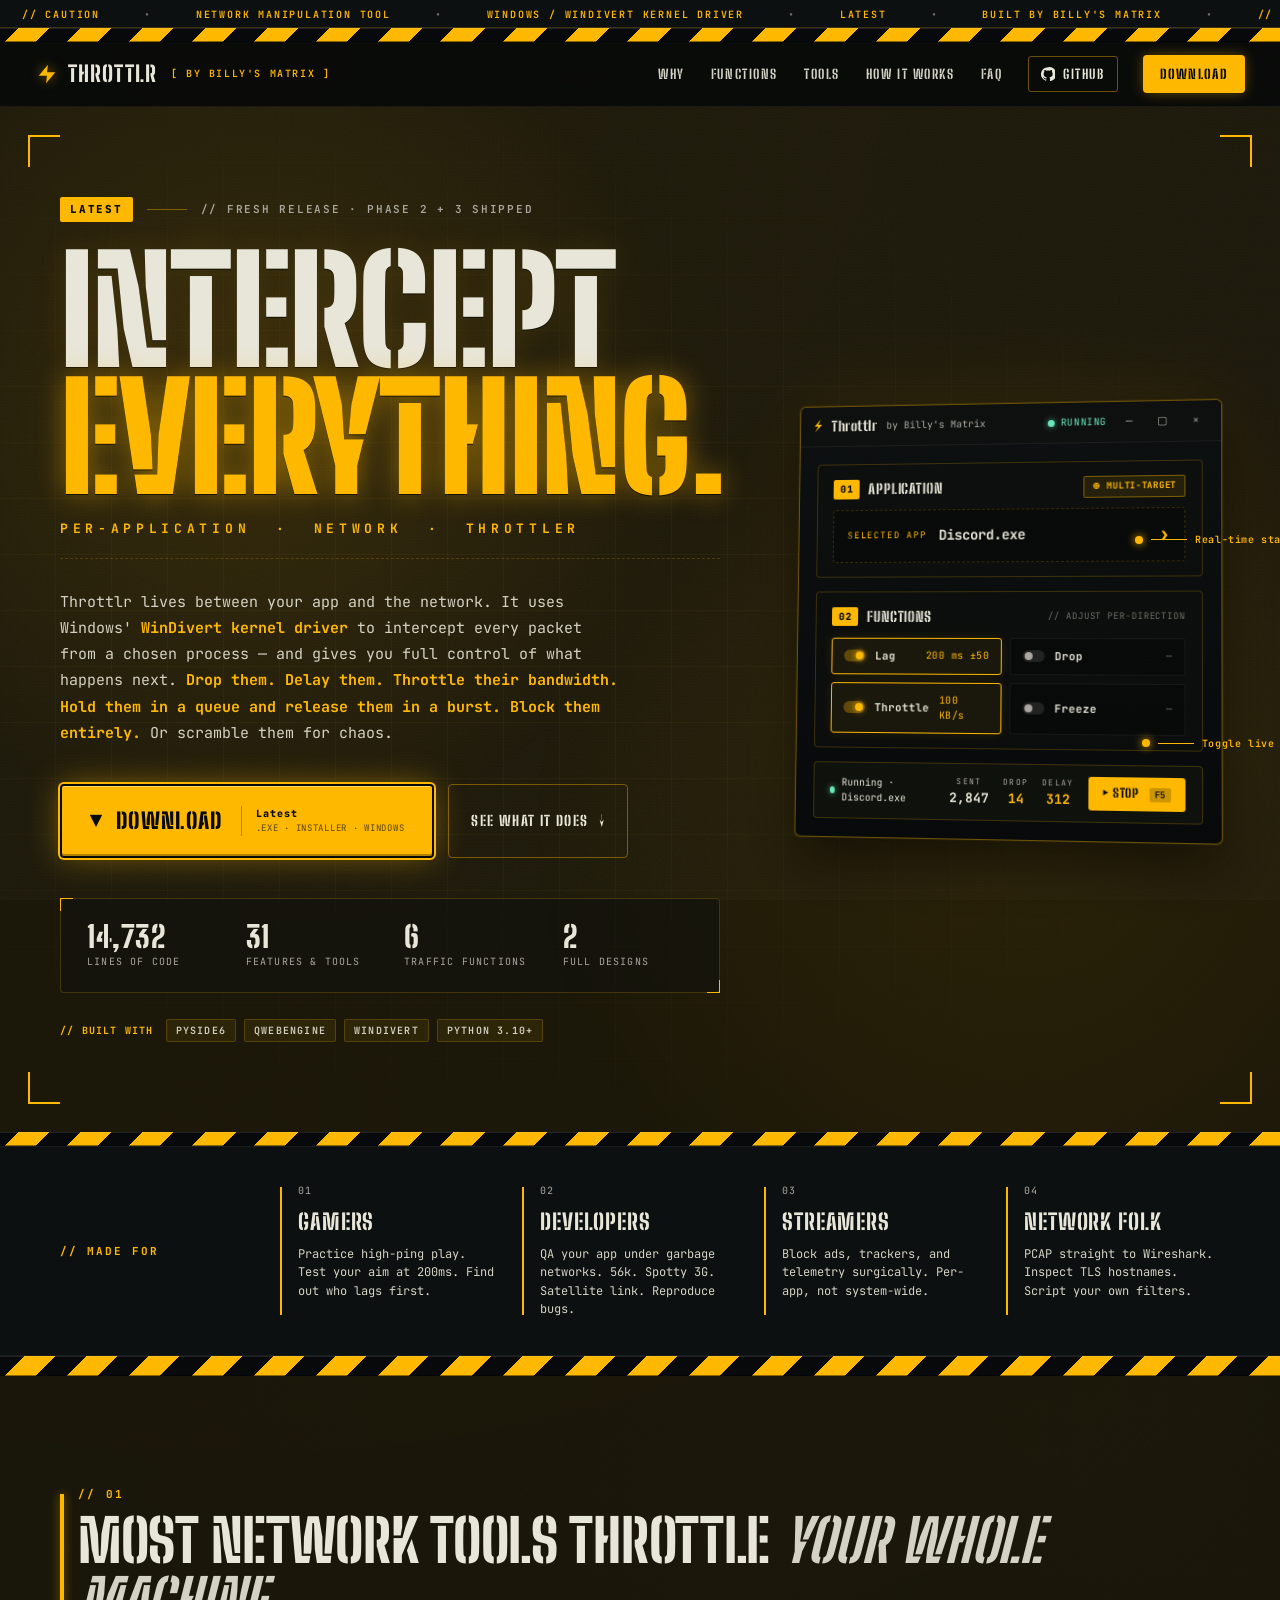
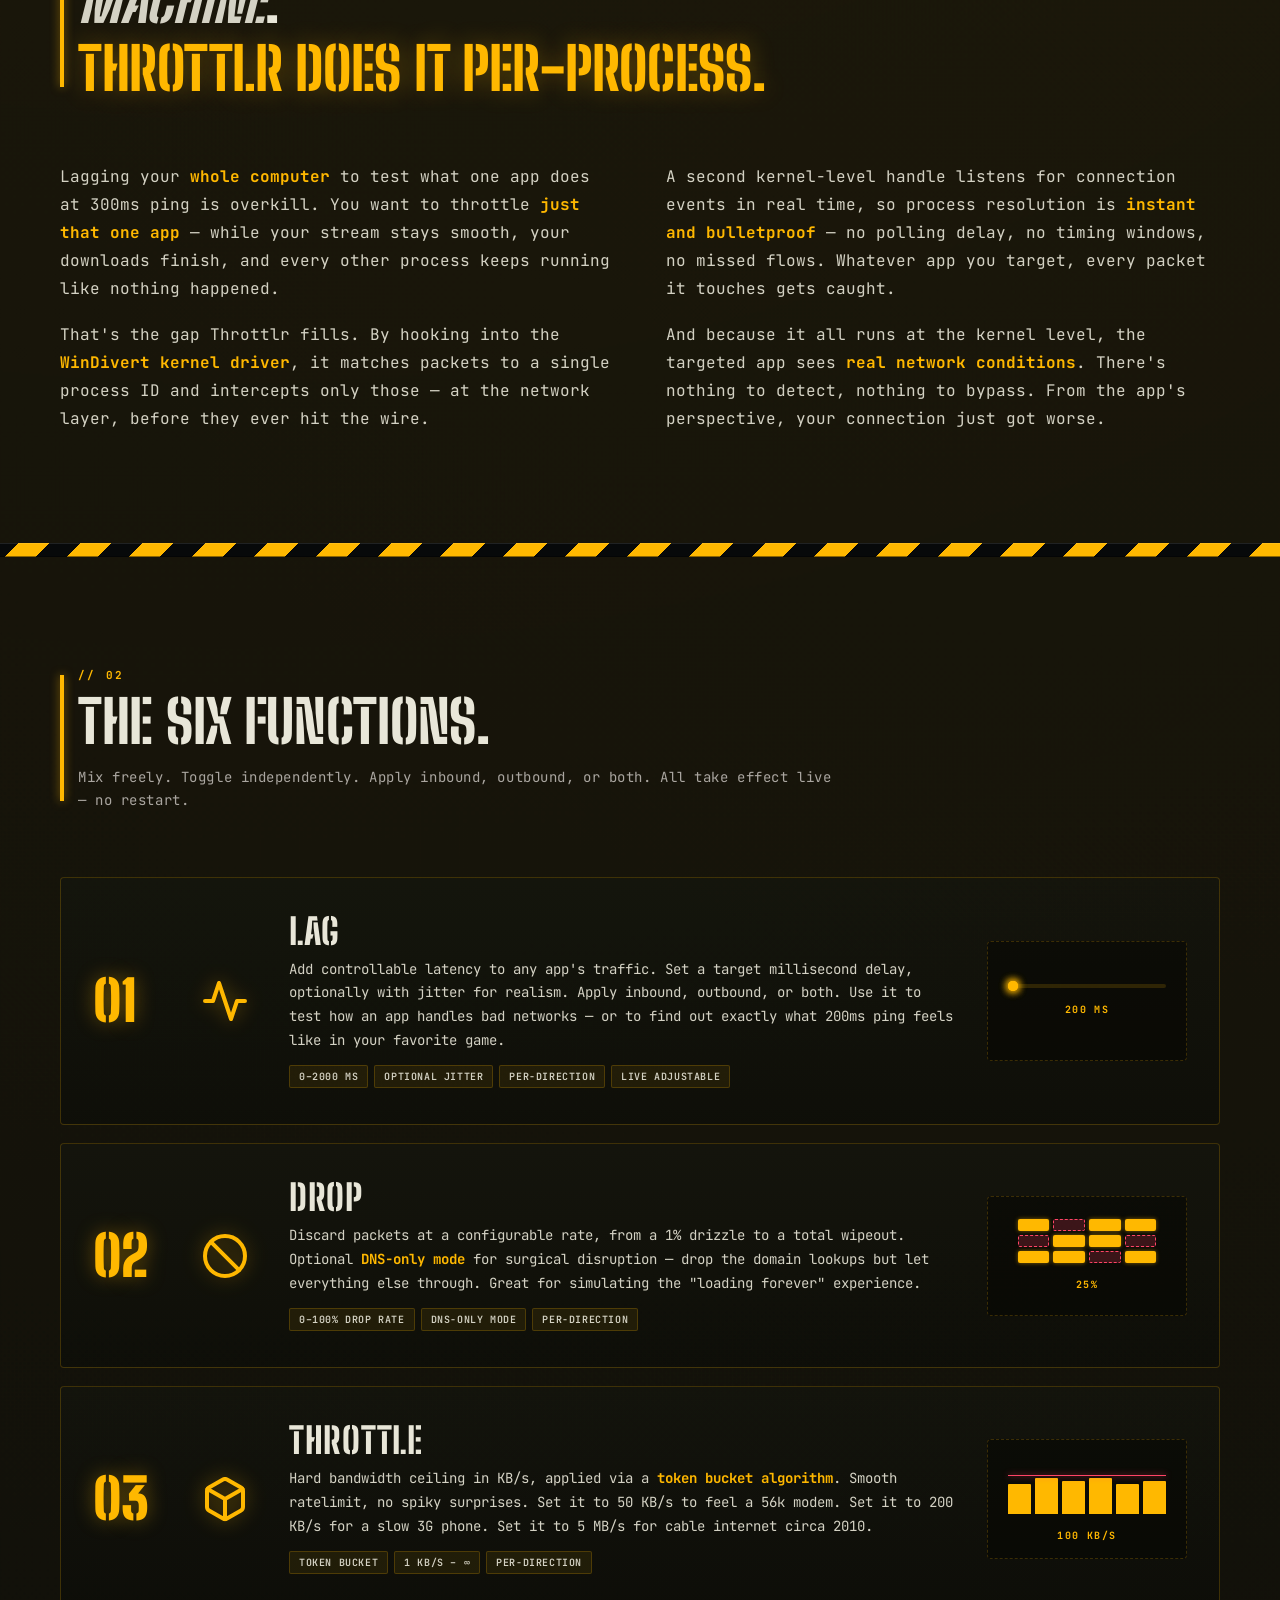
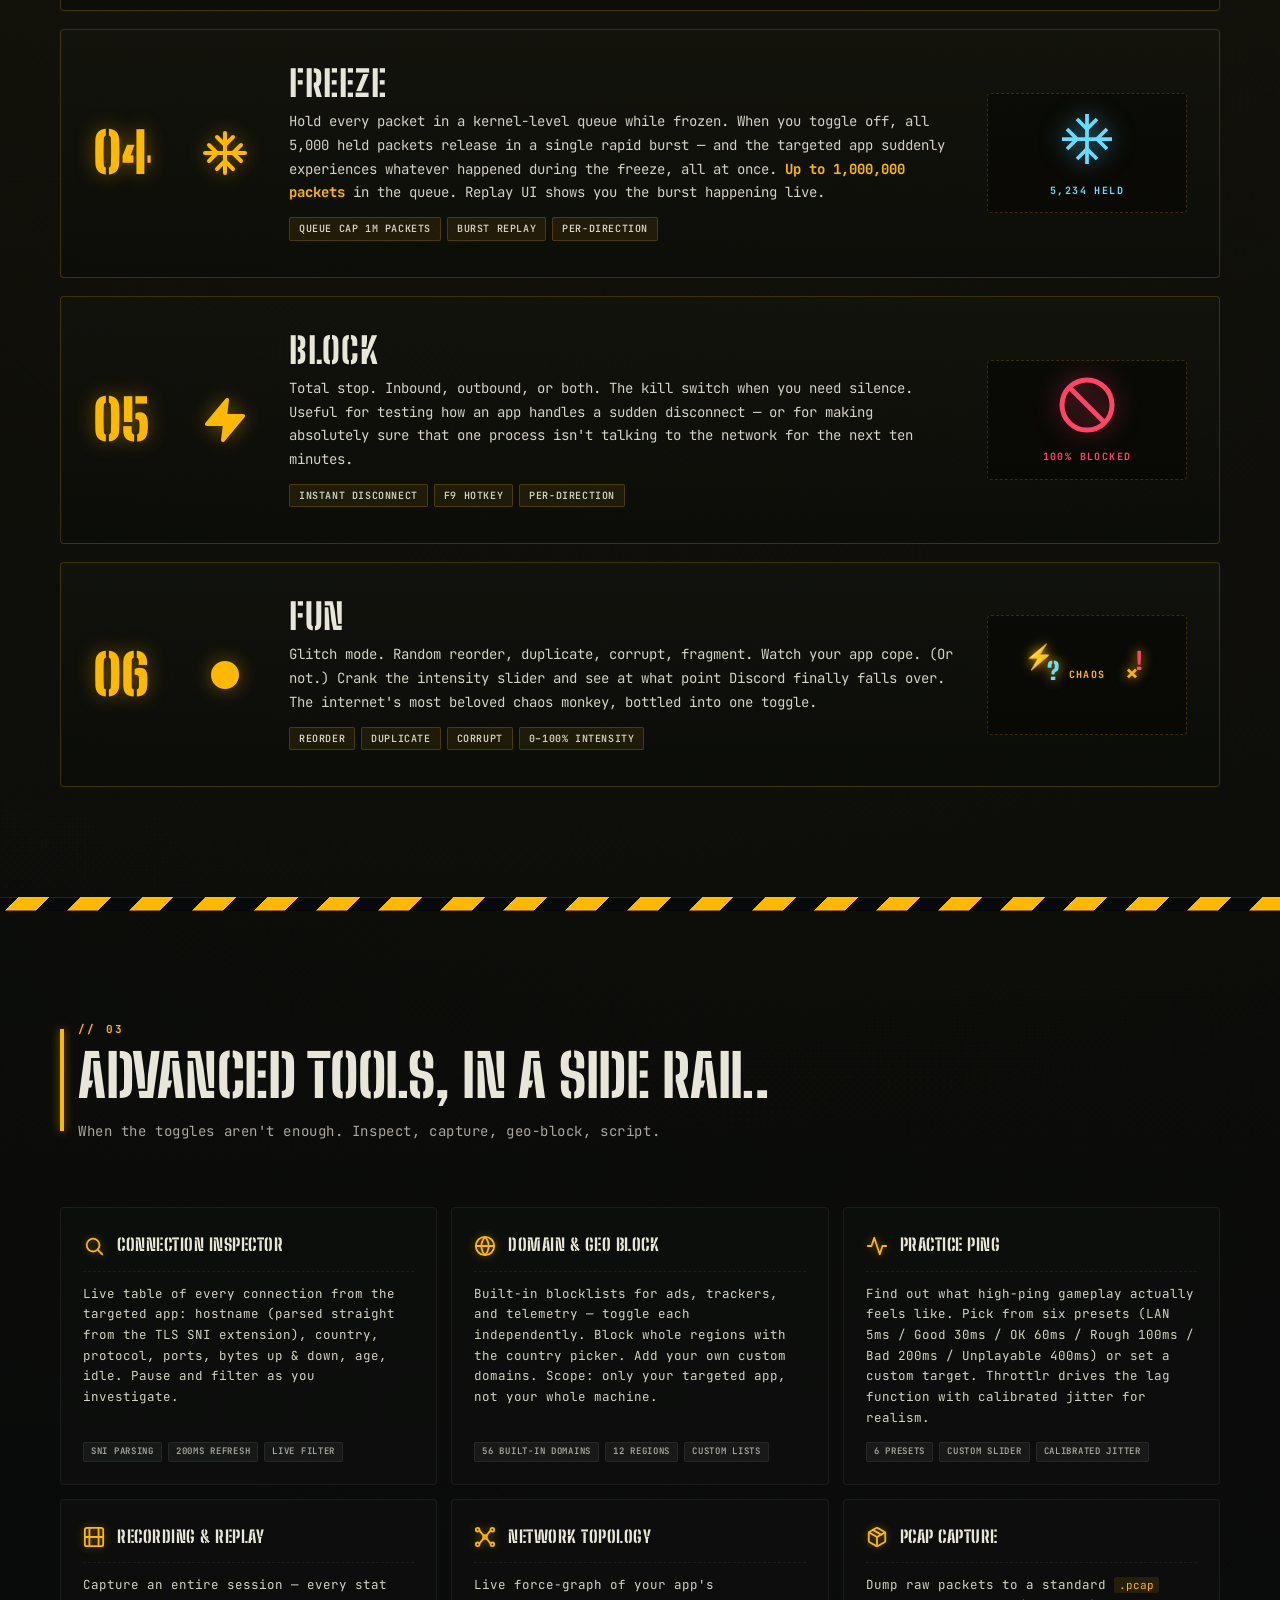
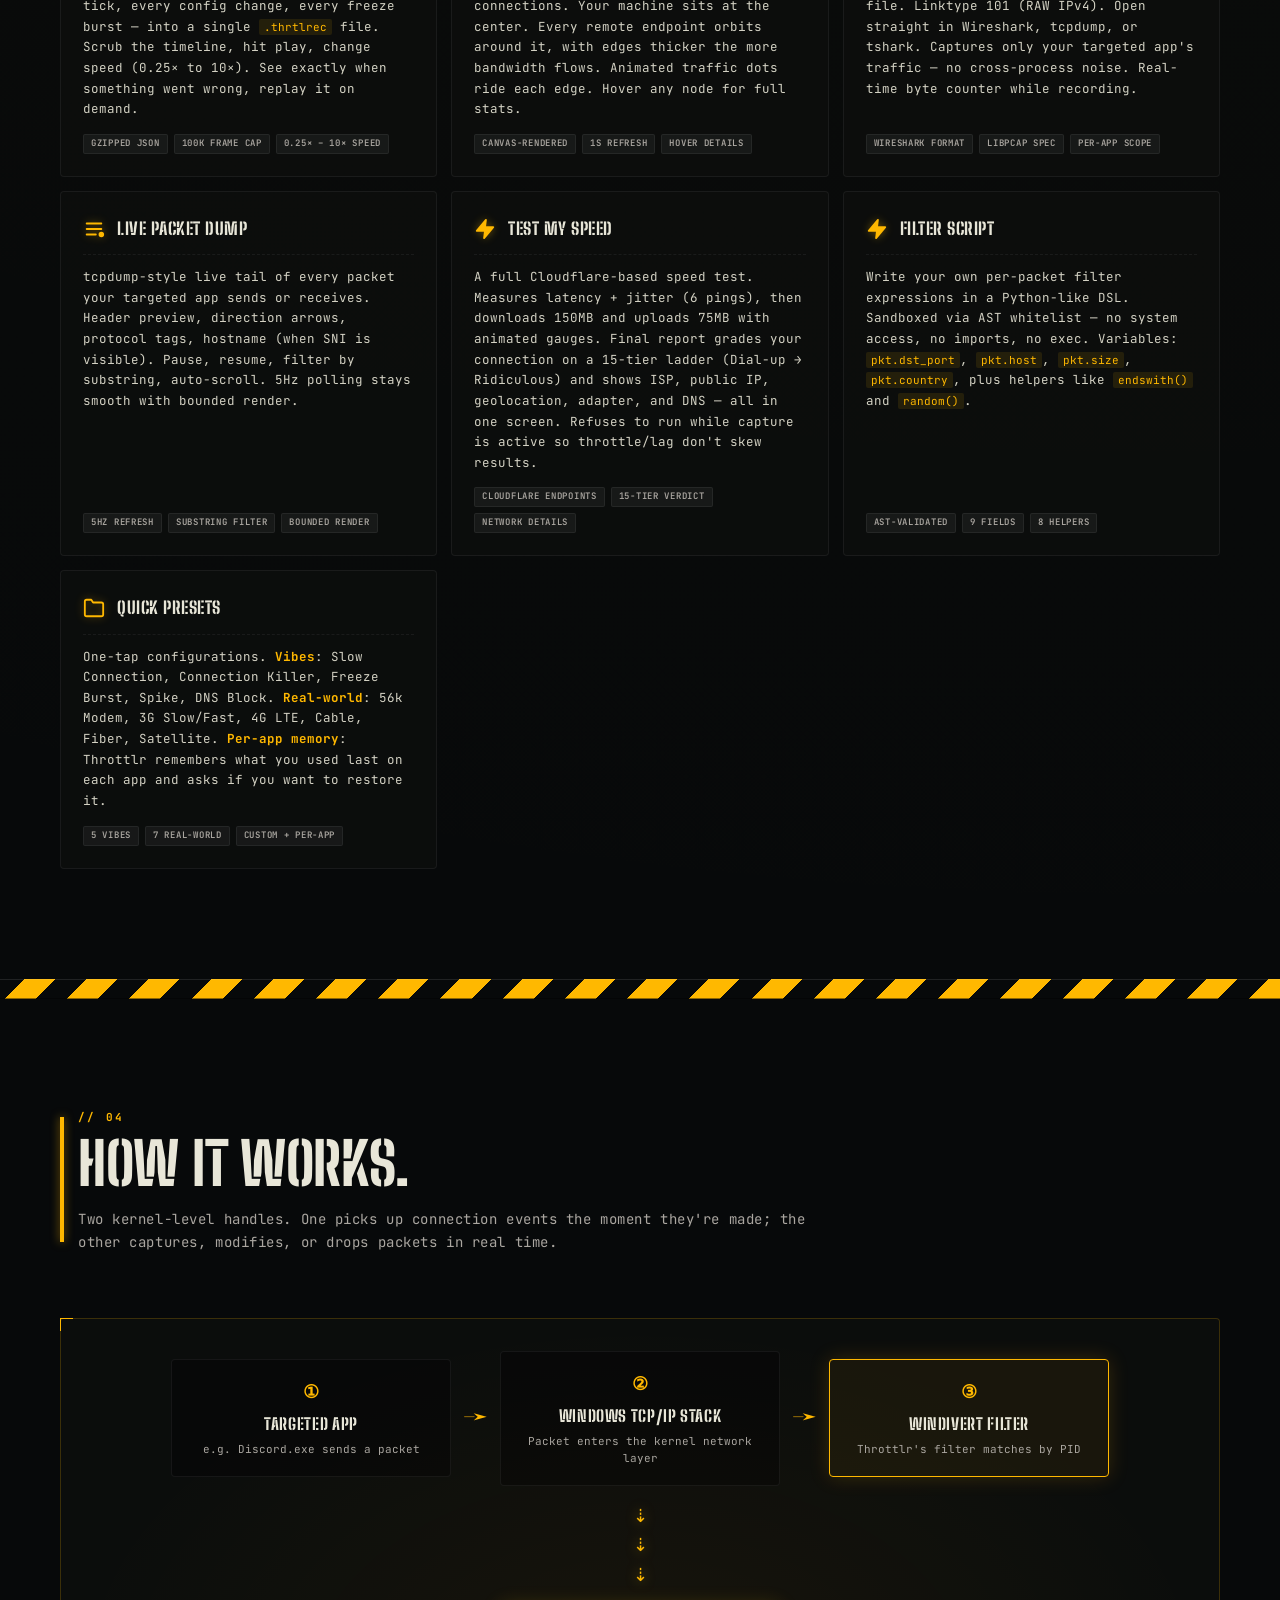
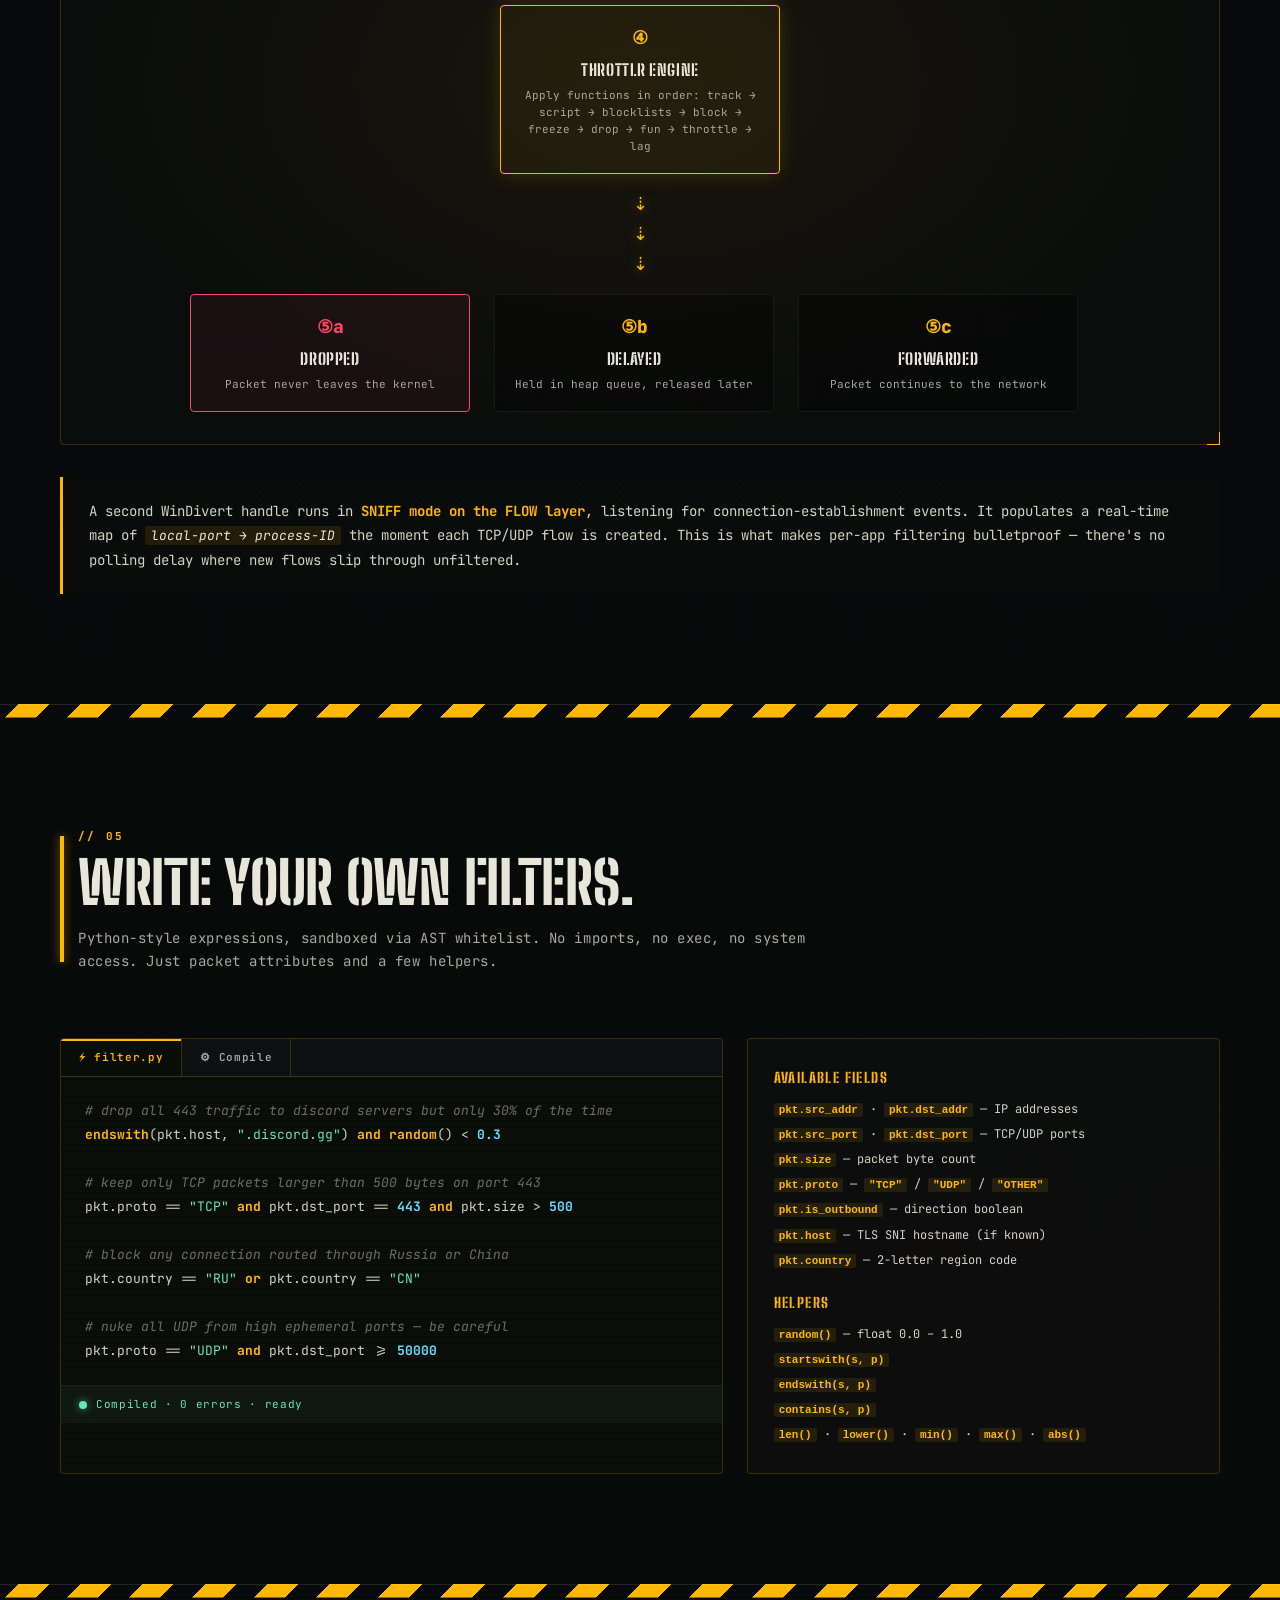
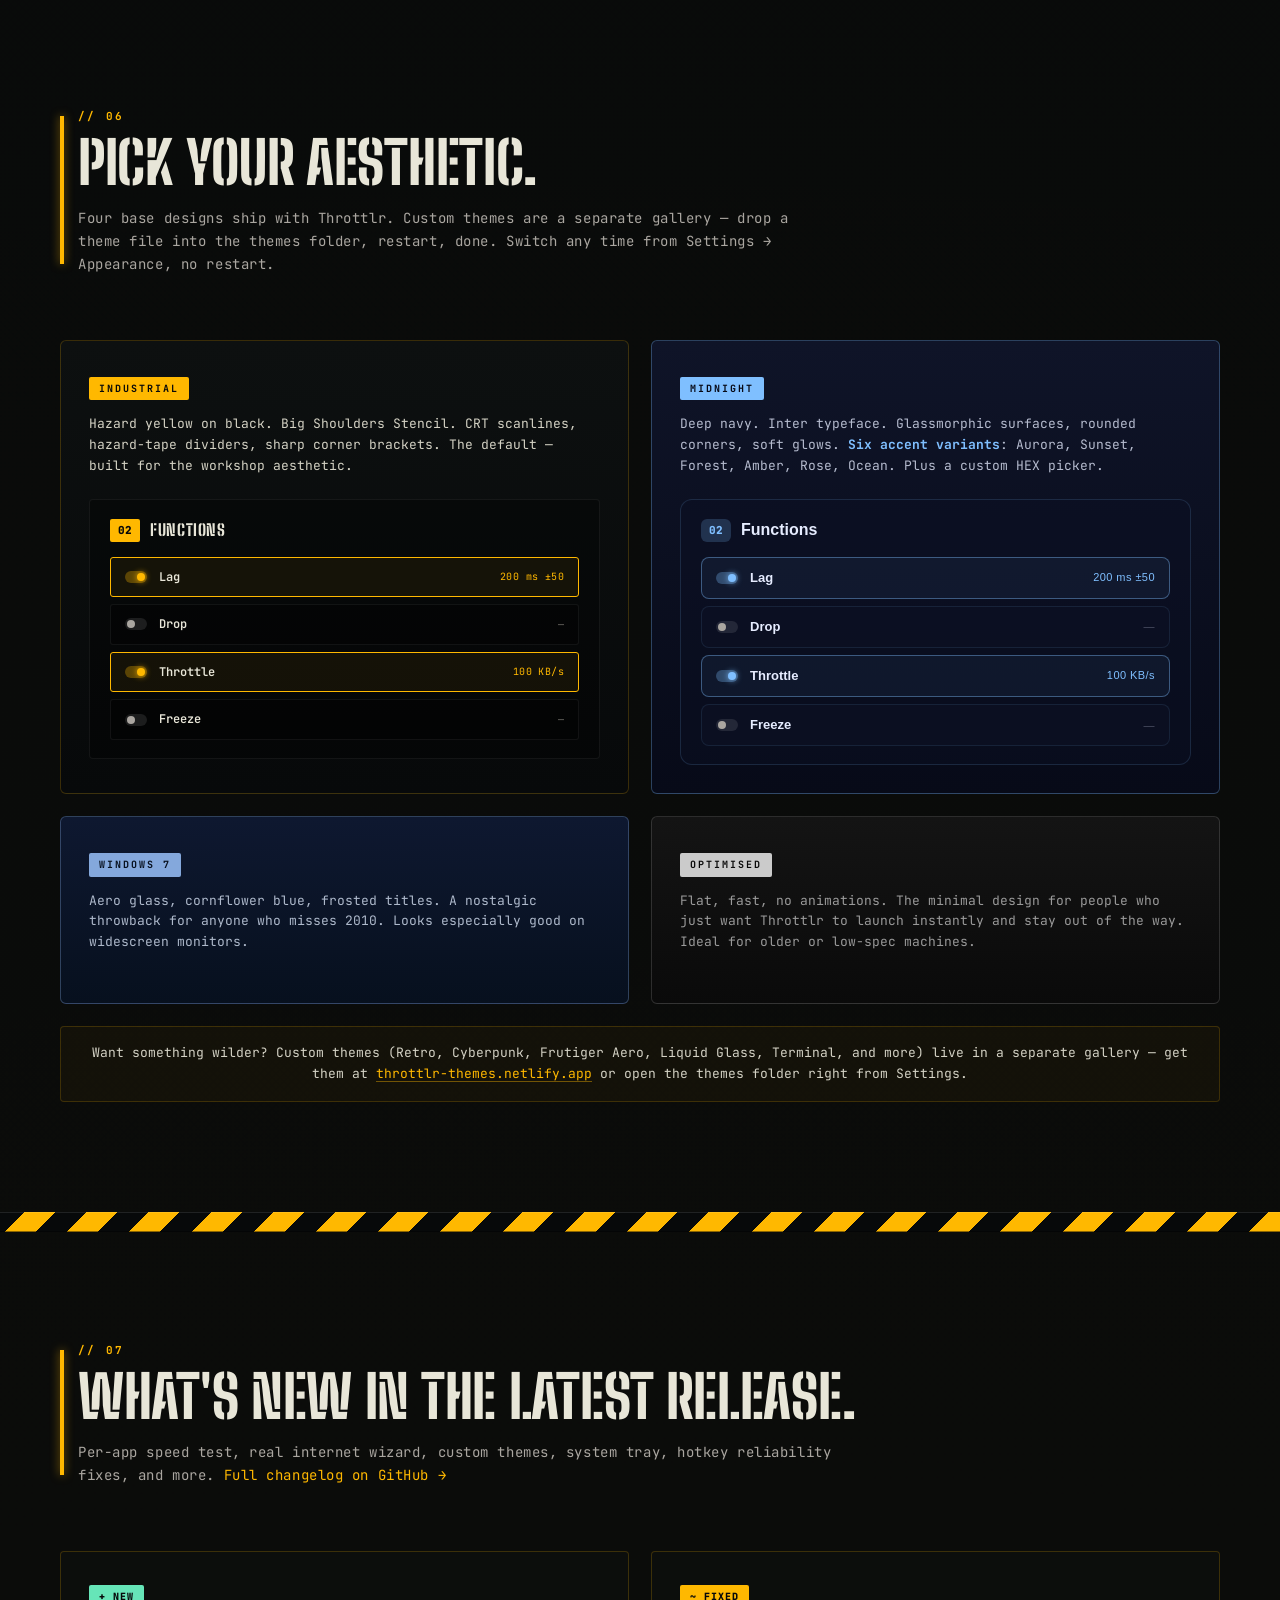
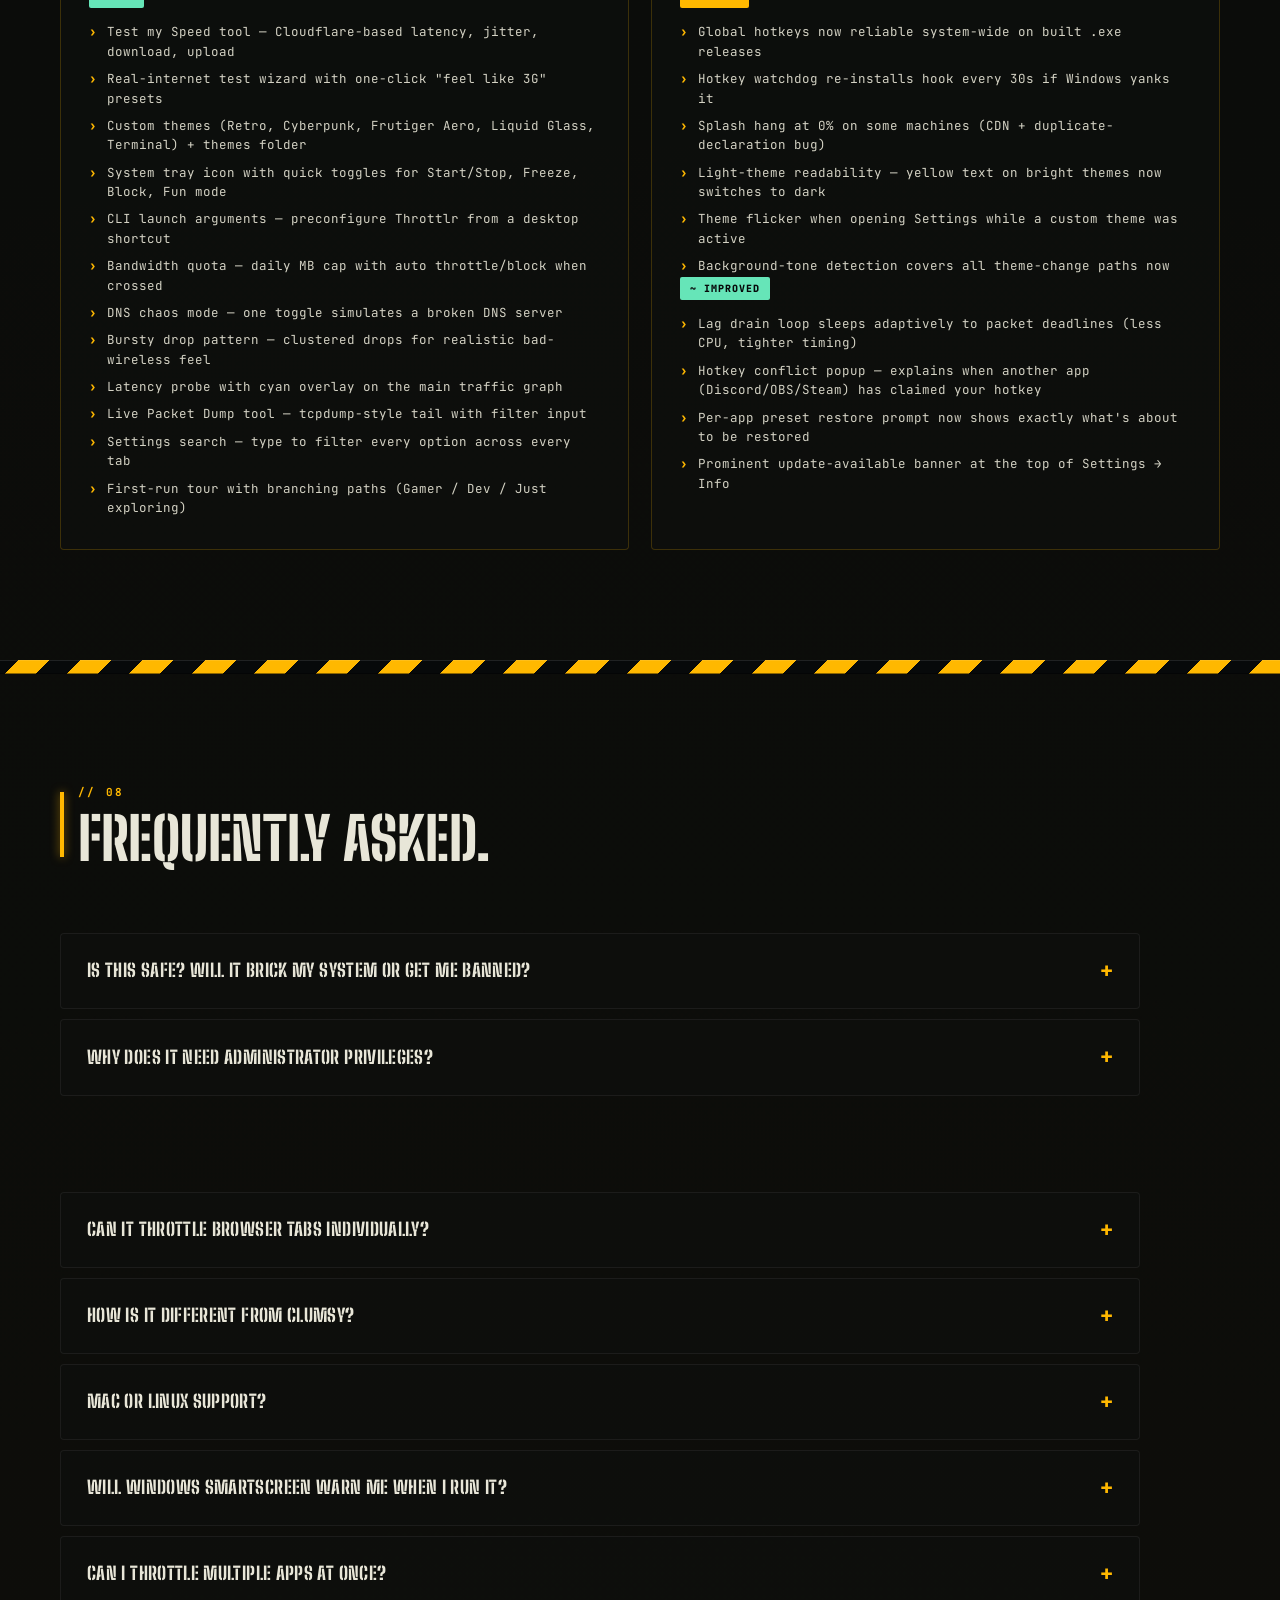
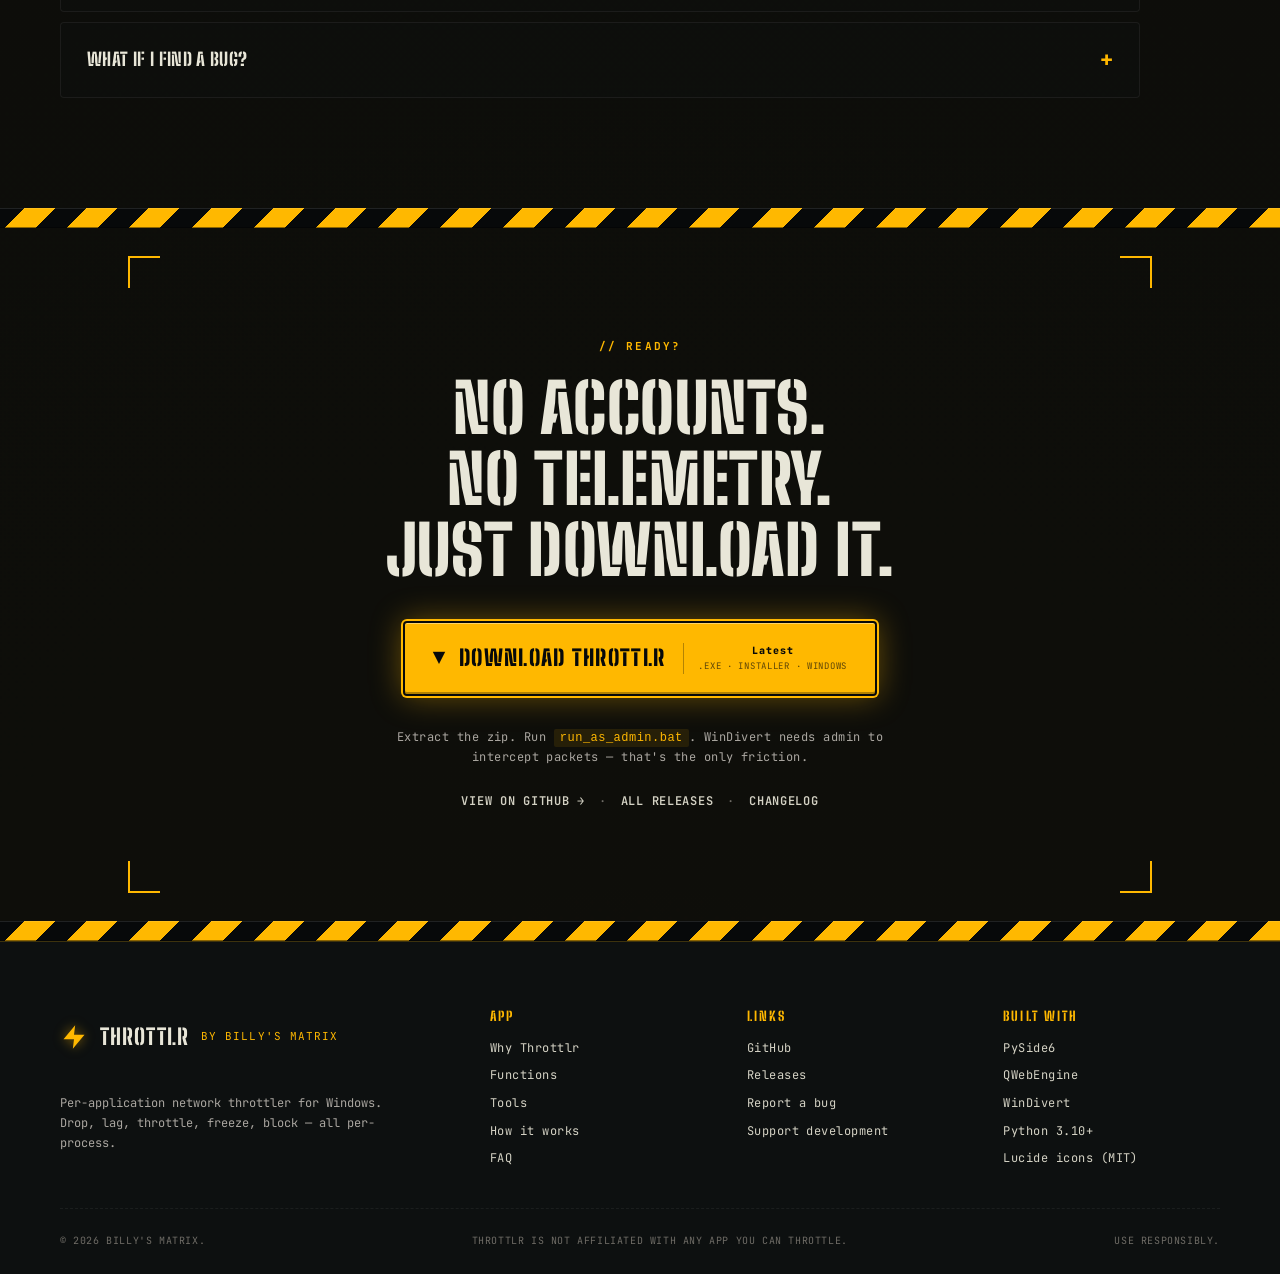
==== index.html @ 7d3775b7 "p" ====
<!DOCTYPE html>
<html lang="en">
<head>
  <meta charset="UTF-8">
  <meta name="viewport" content="width=device-width, initial-scale=1.0">
  <meta name="description" content="Throttlr — per-application network throttler for Windows. Intercept any app's traffic. Drop, lag, throttle, freeze, block. Kernel-level precision.">
  <meta name="keywords" content="network throttle, packet manipulation, windows, gaming, latency simulator, clumsy alternative, windivert, billy's matrix">
  <meta name="theme-color" content="#ffb800">
  <meta property="og:title" content="Throttlr — Intercept everything.">
  <meta property="og:description" content="Per-application network throttler for Windows. Drop, lag, throttle, freeze and block traffic for any process.">
  <meta property="og:type" content="website">
  <meta name="twitter:card" content="summary_large_image">

  <title>Throttlr — Per-application network throttler</title>

  <link rel="preconnect" href="https://fonts.googleapis.com">
  <link rel="preconnect" href="https://fonts.gstatic.com" crossorigin>
  <link href="https://fonts.googleapis.com/css2?family=Big+Shoulders+Stencil:wght@600;700;800;900&family=JetBrains+Mono:wght@400;500;600;700;800&family=VT323&display=swap" rel="stylesheet">

  <link rel="stylesheet" href="style.css">
</head>
<body>

<!-- Scroll progress indicator -->
<div class="scroll-progress" id="scrollProgress"></div>

<!-- ============== TOP MARQUEE ============== -->
<div class="marquee" aria-hidden="true">
  <div class="marquee-track">
    <span>// CAUTION</span><span>•</span>
    <span>NETWORK MANIPULATION TOOL</span><span>•</span>
    <span>WINDOWS / WINDIVERT KERNEL DRIVER</span><span>•</span>
    <span data-auto-version>Latest</span><span>•</span>
    <span>BUILT BY BILLY'S MATRIX</span><span>•</span>
    <span>// CAUTION</span><span>•</span>
    <span>NETWORK MANIPULATION TOOL</span><span>•</span>
    <span>WINDOWS / WINDIVERT KERNEL DRIVER</span><span>•</span>
    <span data-auto-version>Latest</span><span>•</span>
    <span>BUILT BY BILLY'S MATRIX</span><span>•</span>
  </div>
</div>

<div class="hazard-strip"></div>

<!-- ============== NAV ============== -->
<header class="nav">
  <a href="#" class="brand" aria-label="Throttlr home">
    <span class="brand-bolt">
      <svg viewBox="0 0 24 24" xmlns="http://www.w3.org/2000/svg">
        <polygon points="13 2 3 14 12 14 11 22 21 10 12 10 13 2" fill="currentColor"/>
      </svg>
    </span>
    <span class="brand-name">THROTTLR</span>
    <span class="brand-tag">[ BY BILLY'S MATRIX ]</span>
  </a>
  <nav class="nav-links">
    <a href="#why">Why</a>
    <a href="#functions">Functions</a>
    <a href="#tools">Tools</a>
    <a href="#how">How it works</a>
    <a href="#faq">FAQ</a>
    <a href="https://github.com/BillysMatrix18/throttlr-releases" class="nav-github" target="_blank" rel="noopener">
      <svg viewBox="0 0 24 24" fill="currentColor" width="14" height="14"><path d="M12 .3a12 12 0 0 0-3.8 23.4c.6.1.8-.3.8-.6v-2c-3.3.7-4-1.6-4-1.6-.6-1.4-1.4-1.8-1.4-1.8-1.1-.7.1-.7.1-.7 1.2.1 1.9 1.3 1.9 1.3 1.1 1.9 2.9 1.3 3.6 1 .1-.8.4-1.3.8-1.6-2.7-.3-5.5-1.3-5.5-6 0-1.3.5-2.4 1.3-3.2-.1-.4-.6-1.6.1-3.2 0 0 1-.3 3.4 1.2a11.5 11.5 0 0 1 6 0c2.3-1.6 3.3-1.2 3.3-1.2.7 1.6.2 2.8.1 3.2.8.8 1.3 2 1.3 3.2 0 4.6-2.8 5.6-5.5 5.9.5.4.9 1.2.9 2.4v3.5c0 .3.1.7.8.6A12 12 0 0 0 12 .3z"/></svg>
      GitHub
    </a>
    <a href="https://github.com/BillysMatrix18/throttlr-releases/releases/latest/download/Throttlr-Setup.exe" class="nav-cta" download>Download</a>
  </nav>
</header>

<!-- ============== HERO ============== -->
<section class="hero">
  <span class="corner corner-tl"></span>
  <span class="corner corner-tr"></span>
  <span class="corner corner-bl"></span>
  <span class="corner corner-br"></span>

  <div class="hero-grid"></div>
  <div class="hero-glow"></div>

  <div class="hero-inner">
    <div class="hero-eyebrow reveal">
      <span class="eyebrow-chip" data-auto-version>Latest</span>
      <span class="eyebrow-divider"></span>
      <span class="eyebrow-text">// FRESH RELEASE &middot; PHASE 2 + 3 SHIPPED</span>
    </div>

    <h1 class="hero-title reveal" style="--d: 0.1s">
      <span class="hero-title-line">INTERCEPT</span>
      <span class="hero-title-line accent">EVERYTHING.</span>
    </h1>

    <p class="hero-subtitle reveal" style="--d: 0.2s">
      PER-APPLICATION &nbsp;&middot;&nbsp; NETWORK &nbsp;&middot;&nbsp; THROTTLER
    </p>

    <p class="hero-blurb reveal" style="--d: 0.3s">
      Throttlr lives between your app and the network. It uses Windows'
      <strong>WinDivert kernel driver</strong> to intercept every packet from a
      chosen process — and gives you full control of what happens next.
      <strong>Drop them. Delay them. Throttle their bandwidth.
      Hold them in a queue and release them in a burst. Block them entirely.</strong>
      Or scramble them for chaos.
    </p>

    <div class="hero-cta reveal" style="--d: 0.4s">
      <a class="btn-download" href="https://github.com/BillysMatrix18/throttlr-releases/releases/latest/download/Throttlr-Setup.exe" download>
        <span class="btn-download-arrow">▼</span>
        <span class="btn-download-text">DOWNLOAD</span>
        <span class="btn-download-meta">
          <span class="btn-download-ver" data-auto-version>Latest</span>
          <span class="btn-download-os">.EXE &middot; INSTALLER &middot; WINDOWS</span>
        </span>
      </a>
      <a class="btn-secondary" href="#functions">
        <span>SEE WHAT IT DOES</span>
        <span class="btn-secondary-arrow">↓</span>
      </a>
    </div>

    <ul class="hero-stats reveal" style="--d: 0.5s">
      <li><strong data-count="14732">14,732</strong><span>lines of code</span></li>
      <li><strong data-count="31">31</strong><span>features &amp; tools</span></li>
      <li><strong data-count="6">6</strong><span>traffic functions</span></li>
      <li><strong data-count="2">2</strong><span>full designs</span></li>
    </ul>

    <div class="hero-platforms reveal" style="--d: 0.6s">
      <span class="hp-label">// BUILT WITH</span>
      <span class="hp-tag">PYSIDE6</span>
      <span class="hp-tag">QWebEngine</span>
      <span class="hp-tag">WinDivert</span>
      <span class="hp-tag">Python 3.10+</span>
    </div>
  </div>

  <!-- Hero mock app -->
  <div class="hero-mock reveal" style="--d: 0.3s" aria-hidden="true">
    <div class="mock-screen">
      <div class="mock-titlebar">
        <span class="mock-tb-bolt">⚡</span>
        <span class="mock-tb-name">Throttlr</span>
        <span class="mock-tb-tag">by Billy's Matrix</span>
        <span class="mock-tb-spacer"></span>
        <span class="mock-tb-status"><span class="mock-dot"></span>Running</span>
        <span class="mock-tb-ctrl">—</span>
        <span class="mock-tb-ctrl">▢</span>
        <span class="mock-tb-ctrl">×</span>
      </div>
      <div class="mock-body">
        <div class="mock-panel">
          <div class="mock-panel-head">
            <span class="mock-panel-num">01</span>
            <span class="mock-panel-title">Application</span>
            <span class="mock-panel-spacer"></span>
            <span class="mock-pill">⊕ MULTI-TARGET</span>
          </div>
          <div class="mock-panel-target">
            <span class="mock-target-label">SELECTED APP</span>
            <span class="mock-target-name">Discord.exe</span>
            <span class="mock-target-arrow">›</span>
          </div>
        </div>
        <div class="mock-panel">
          <div class="mock-panel-head">
            <span class="mock-panel-num">02</span>
            <span class="mock-panel-title">Functions</span>
            <span class="mock-panel-spacer"></span>
            <span class="mock-panel-meta">// ADJUST PER-DIRECTION</span>
          </div>
          <div class="mock-funcs">
            <div class="mock-fn on"><span class="mock-knob"></span><span class="mock-fn-name">Lag</span><span class="mock-fn-meta">200 ms ±50</span></div>
            <div class="mock-fn"><span class="mock-knob"></span><span class="mock-fn-name">Drop</span><span class="mock-fn-meta">—</span></div>
            <div class="mock-fn on"><span class="mock-knob"></span><span class="mock-fn-name">Throttle</span><span class="mock-fn-meta">100 KB/s</span></div>
            <div class="mock-fn"><span class="mock-knob"></span><span class="mock-fn-name">Freeze</span><span class="mock-fn-meta">—</span></div>
          </div>
        </div>
        <div class="mock-actionbar">
          <span class="mock-ab-status"><span class="mock-dot"></span>Running &middot; Discord.exe</span>
          <span class="mock-ab-stat"><em>SENT</em><strong>2,847</strong></span>
          <span class="mock-ab-stat"><em>DROP</em><strong class="warn">14</strong></span>
          <span class="mock-ab-stat"><em>DELAY</em><strong class="warn">312</strong></span>
          <span class="mock-ab-start">▶ STOP <span>F5</span></span>
        </div>
      </div>
      <div class="mock-scanlines"></div>
    </div>
    <span class="mock-anno mock-anno-1">
      <span class="anno-dot"></span>
      <span class="anno-line"></span>
      <span class="anno-text">Real-time stats &middot; 200ms tick</span>
    </span>
    <span class="mock-anno mock-anno-2">
      <span class="anno-dot"></span>
      <span class="anno-line"></span>
      <span class="anno-text">Toggle live without restart</span>
    </span>
  </div>
</section>

<div class="hazard-strip"></div>

<!-- ============== USE CASES BAND ============== -->
<section class="usecases">
  <div class="usecases-inner">
    <div class="usecase-label">// MADE FOR</div>
    <div class="usecase-list">
      <div class="usecase">
        <span class="uc-num">01</span>
        <span class="uc-title">Gamers</span>
        <span class="uc-desc">Practice high-ping play. Test your aim at 200ms. Find out who lags first.</span>
      </div>
      <div class="usecase">
        <span class="uc-num">02</span>
        <span class="uc-title">Developers</span>
        <span class="uc-desc">QA your app under garbage networks. 56k. Spotty 3G. Satellite link. Reproduce bugs.</span>
      </div>
      <div class="usecase">
        <span class="uc-num">03</span>
        <span class="uc-title">Streamers</span>
        <span class="uc-desc">Block ads, trackers, and telemetry surgically. Per-app, not system-wide.</span>
      </div>
      <div class="usecase">
        <span class="uc-num">04</span>
        <span class="uc-title">Network folk</span>
        <span class="uc-desc">PCAP straight to Wireshark. Inspect TLS hostnames. Script your own filters.</span>
      </div>
    </div>
  </div>
</section>

<div class="hazard-strip hazard-strip-thick"></div>

<!-- ============== WHY ============== -->
<section class="section section-why" id="why">
  <div class="section-head reveal">
    <span class="section-num">// 01</span>
    <h2 class="section-title">Most network tools throttle <em>your whole machine</em>.</h2>
    <h2 class="section-title accent">Throttlr does it per-process.</h2>
  </div>
  <div class="why-grid">
    <div class="why-col reveal">
      <p>Lagging your <strong>whole computer</strong> to test what one app does
      at 300ms ping is overkill. You want to throttle <strong>just that one app</strong> —
      while your stream stays smooth, your downloads finish, and every other
      process keeps running like nothing happened.</p>
      <p>That's the gap Throttlr fills. By hooking into the
      <strong>WinDivert kernel driver</strong>, it matches packets to a single
      process ID and intercepts only those — at the network layer, before
      they ever hit the wire.</p>
    </div>
    <div class="why-col reveal" style="--d: 0.15s">
      <p>A second kernel-level handle listens for connection events in
      real time, so process resolution is <strong>instant and bulletproof</strong> —
      no polling delay, no timing windows, no missed flows. Whatever app
      you target, every packet it touches gets caught.</p>
      <p>And because it all runs at the kernel level, the targeted app sees
      <strong>real network conditions</strong>. There's nothing to detect, nothing
      to bypass. From the app's perspective, your connection just got worse.</p>
    </div>
  </div>
</section>

<div class="hazard-strip"></div>

<!-- ============== FUNCTIONS DEEP-DIVE ============== -->
<section class="section section-functions" id="functions">
  <div class="section-head reveal">
    <span class="section-num">// 02</span>
    <h2 class="section-title">The six functions.</h2>
    <p class="section-sub">Mix freely. Toggle independently. Apply inbound, outbound, or both. All take effect live — no restart.</p>
  </div>

  <div class="fn-stack">
    <article class="fn-row reveal">
      <div class="fn-row-num">01</div>
      <div class="fn-row-icon">
        <svg viewBox="0 0 24 24"><polyline points="22 12 18 12 15 21 9 3 6 12 2 12"/></svg>
      </div>
      <div class="fn-row-body">
        <h3>Lag</h3>
        <p>Add controllable latency to any app's traffic. Set a target millisecond delay,
        optionally with jitter for realism. Apply inbound, outbound, or both.
        Use it to test how an app handles bad networks — or to find out exactly what
        200ms ping feels like in your favorite game.</p>
        <div class="fn-row-meta">
          <span class="fn-meta-pill">0–2000 ms</span>
          <span class="fn-meta-pill">Optional jitter</span>
          <span class="fn-meta-pill">Per-direction</span>
          <span class="fn-meta-pill">Live adjustable</span>
        </div>
      </div>
      <div class="fn-row-visual fn-visual-lag">
        <div class="fn-vis-track">
          <span class="fn-vis-dot"></span><span class="fn-vis-dot"></span><span class="fn-vis-dot"></span>
        </div>
        <div class="fn-vis-label">200 ms</div>
      </div>
    </article>

    <article class="fn-row reveal">
      <div class="fn-row-num">02</div>
      <div class="fn-row-icon">
        <svg viewBox="0 0 24 24"><circle cx="12" cy="12" r="10"/><line x1="4.93" y1="4.93" x2="19.07" y2="19.07"/></svg>
      </div>
      <div class="fn-row-body">
        <h3>Drop</h3>
        <p>Discard packets at a configurable rate, from a 1% drizzle to a total
        wipeout. Optional <strong>DNS-only mode</strong> for surgical disruption — drop the
        domain lookups but let everything else through. Great for simulating
        the "loading forever" experience.</p>
        <div class="fn-row-meta">
          <span class="fn-meta-pill">0–100% drop rate</span>
          <span class="fn-meta-pill">DNS-only mode</span>
          <span class="fn-meta-pill">Per-direction</span>
        </div>
      </div>
      <div class="fn-row-visual fn-visual-drop">
        <div class="fn-vis-grid">
          <span></span><span class="lost"></span><span></span><span></span>
          <span class="lost"></span><span></span><span></span><span class="lost"></span>
          <span></span><span></span><span class="lost"></span><span></span>
        </div>
        <div class="fn-vis-label">25%</div>
      </div>
    </article>

    <article class="fn-row reveal">
      <div class="fn-row-num">03</div>
      <div class="fn-row-icon">
        <svg viewBox="0 0 24 24"><path d="M21 16V8a2 2 0 0 0-1-1.73l-7-4a2 2 0 0 0-2 0l-7 4A2 2 0 0 0 3 8v8a2 2 0 0 0 1 1.73l7 4a2 2 0 0 0 2 0l7-4A2 2 0 0 0 21 16z"/><polyline points="3.27 6.96 12 12.01 20.73 6.96"/><line x1="12" y1="22.08" x2="12" y2="12"/></svg>
      </div>
      <div class="fn-row-body">
        <h3>Throttle</h3>
        <p>Hard bandwidth ceiling in KB/s, applied via a <strong>token bucket algorithm</strong>.
        Smooth ratelimit, no spiky surprises. Set it to 50 KB/s to feel
        a 56k modem. Set it to 200 KB/s for a slow 3G phone. Set it to 5 MB/s
        for cable internet circa 2010.</p>
        <div class="fn-row-meta">
          <span class="fn-meta-pill">Token bucket</span>
          <span class="fn-meta-pill">1 KB/s – ∞</span>
          <span class="fn-meta-pill">Per-direction</span>
        </div>
      </div>
      <div class="fn-row-visual fn-visual-throttle">
        <div class="fn-vis-bars">
          <span style="--h: 50%"></span>
          <span style="--h: 60%"></span>
          <span style="--h: 55%"></span>
          <span style="--h: 60%"></span>
          <span style="--h: 50%"></span>
          <span style="--h: 55%"></span>
        </div>
        <div class="fn-vis-cap"></div>
        <div class="fn-vis-label">100 KB/s</div>
      </div>
    </article>

    <article class="fn-row reveal">
      <div class="fn-row-num">04</div>
      <div class="fn-row-icon">
        <svg viewBox="0 0 24 24"><line x1="2" y1="12" x2="22" y2="12"/><line x1="12" y1="2" x2="12" y2="22"/><path d="m20 16-4-4 4-4"/><path d="m4 8 4 4-4 4"/><path d="m16 4-4 4-4-4"/><path d="m8 20 4-4 4 4"/></svg>
      </div>
      <div class="fn-row-body">
        <h3>Freeze</h3>
        <p>Hold every packet in a kernel-level queue while frozen.
        When you toggle off, all 5,000 held packets release in
        a single rapid burst — and the targeted app suddenly experiences
        whatever happened during the freeze, all at once.
        <strong>Up to 1,000,000 packets</strong> in the queue. Replay UI
        shows you the burst happening live.</p>
        <div class="fn-row-meta">
          <span class="fn-meta-pill">Queue cap 1M packets</span>
          <span class="fn-meta-pill">Burst replay</span>
          <span class="fn-meta-pill">Per-direction</span>
        </div>
      </div>
      <div class="fn-row-visual fn-visual-freeze">
        <div class="fn-vis-snowflake">
          <svg viewBox="0 0 24 24" stroke="currentColor" stroke-width="1.5" fill="none">
            <line x1="2" y1="12" x2="22" y2="12"/>
            <line x1="12" y1="2" x2="12" y2="22"/>
            <path d="m20 16-4-4 4-4"/>
            <path d="m4 8 4 4-4 4"/>
            <path d="m16 4-4 4-4-4"/>
            <path d="m8 20 4-4 4 4"/>
          </svg>
        </div>
        <div class="fn-vis-label">5,234 held</div>
      </div>
    </article>

    <article class="fn-row reveal">
      <div class="fn-row-num">05</div>
      <div class="fn-row-icon">
        <svg viewBox="0 0 24 24"><polygon points="13 2 3 14 12 14 11 22 21 10 12 10 13 2"/></svg>
      </div>
      <div class="fn-row-body">
        <h3>Block</h3>
        <p>Total stop. Inbound, outbound, or both. The kill switch when you need
        silence. Useful for testing how an app handles a sudden disconnect — or for
        making absolutely sure that one process isn't talking to the network for
        the next ten minutes.</p>
        <div class="fn-row-meta">
          <span class="fn-meta-pill">Instant disconnect</span>
          <span class="fn-meta-pill">F9 hotkey</span>
          <span class="fn-meta-pill">Per-direction</span>
        </div>
      </div>
      <div class="fn-row-visual fn-visual-block">
        <div class="fn-vis-block-circle">
          <svg viewBox="0 0 24 24" stroke="currentColor" stroke-width="2" fill="none">
            <circle cx="12" cy="12" r="10"/>
            <line x1="4.93" y1="4.93" x2="19.07" y2="19.07"/>
          </svg>
        </div>
        <div class="fn-vis-label">100% blocked</div>
      </div>
    </article>

    <article class="fn-row reveal">
      <div class="fn-row-num">06</div>
      <div class="fn-row-icon">
        <svg viewBox="0 0 24 24"><circle cx="12" cy="12" r="6" fill="currentColor"/></svg>
      </div>
      <div class="fn-row-body">
        <h3>Fun</h3>
        <p>Glitch mode. Random reorder, duplicate, corrupt, fragment. Watch your
        app cope. (Or not.) Crank the intensity slider and see at what point
        Discord finally falls over. The internet's most beloved chaos monkey,
        bottled into one toggle.</p>
        <div class="fn-row-meta">
          <span class="fn-meta-pill">Reorder</span>
          <span class="fn-meta-pill">Duplicate</span>
          <span class="fn-meta-pill">Corrupt</span>
          <span class="fn-meta-pill">0–100% intensity</span>
        </div>
      </div>
      <div class="fn-row-visual fn-visual-fun">
        <span class="fn-vis-glitch">⚡</span>
        <span class="fn-vis-glitch">!</span>
        <span class="fn-vis-glitch">?</span>
        <span class="fn-vis-glitch">×</span>
        <div class="fn-vis-label">CHAOS</div>
      </div>
    </article>
  </div>
</section>

<div class="hazard-strip"></div>

<!-- ============== TOOLS ============== -->
<section class="section section-tools" id="tools">
  <div class="section-head reveal">
    <span class="section-num">// 03</span>
    <h2 class="section-title">Advanced tools, in a side rail.</h2>
    <p class="section-sub">When the toggles aren't enough. Inspect, capture, geo-block, script.</p>
  </div>
  <div class="tools-grid">
    <article class="tool-card reveal">
      <header><span class="tool-icon">
        <svg viewBox="0 0 24 24"><circle cx="11" cy="11" r="7"/><path d="m21 21-4.3-4.3"/></svg>
      </span><h3>Connection Inspector</h3></header>
      <p>Live table of every connection from the targeted app: hostname (parsed straight from the TLS SNI extension), country, protocol, ports, bytes up &amp; down, age, idle. Pause and filter as you investigate.</p>
      <div class="tool-meta"><span>SNI parsing</span><span>200ms refresh</span><span>Live filter</span></div>
    </article>
    <article class="tool-card reveal">
      <header><span class="tool-icon">
        <svg viewBox="0 0 24 24"><circle cx="12" cy="12" r="10"/><line x1="2" y1="12" x2="22" y2="12"/><path d="M12 2a15.3 15.3 0 0 1 4 10 15.3 15.3 0 0 1-4 10 15.3 15.3 0 0 1-4-10 15.3 15.3 0 0 1 4-10z"/></svg>
      </span><h3>Domain &amp; Geo Block</h3></header>
      <p>Built-in blocklists for ads, trackers, and telemetry — toggle each independently. Block whole regions with the country picker. Add your own custom domains. Scope: only your targeted app, not your whole machine.</p>
      <div class="tool-meta"><span>56 built-in domains</span><span>12 regions</span><span>Custom lists</span></div>
    </article>
    <article class="tool-card reveal">
      <header><span class="tool-icon">
        <svg viewBox="0 0 24 24"><polyline points="22 12 18 12 15 21 9 3 6 12 2 12"/></svg>
      </span><h3>Practice Ping</h3></header>
      <p>Find out what high-ping gameplay actually feels like. Pick from six presets (LAN 5ms / Good 30ms / OK 60ms / Rough 100ms / Bad 200ms / Unplayable 400ms) or set a custom target. Throttlr drives the lag function with calibrated jitter for realism.</p>
      <div class="tool-meta"><span>6 presets</span><span>Custom slider</span><span>Calibrated jitter</span></div>
    </article>
    <article class="tool-card reveal">
      <header><span class="tool-icon">
        <svg viewBox="0 0 24 24"><rect x="2" y="2" width="20" height="20" rx="2.18" ry="2.18"/><line x1="7" y1="2" x2="7" y2="22"/><line x1="17" y1="2" x2="17" y2="22"/><line x1="2" y1="12" x2="22" y2="12"/></svg>
      </span><h3>Recording &amp; Replay</h3></header>
      <p>Capture an entire session — every stat tick, every config change, every freeze burst — into a single <code>.thrtlrec</code> file. Scrub the timeline, hit play, change speed (0.25× to 10×). See exactly when something went wrong, replay it on demand.</p>
      <div class="tool-meta"><span>Gzipped JSON</span><span>100k frame cap</span><span>0.25× – 10× speed</span></div>
    </article>
    <article class="tool-card reveal">
      <header><span class="tool-icon">
        <svg viewBox="0 0 24 24"><circle cx="12" cy="12" r="2"/><circle cx="4" cy="4" r="2"/><circle cx="20" cy="4" r="2"/><circle cx="4" cy="20" r="2"/><circle cx="20" cy="20" r="2"/><line x1="6" y1="5" x2="11" y2="11"/><line x1="13" y1="11" x2="18" y2="5"/><line x1="11" y1="13" x2="6" y2="19"/><line x1="13" y1="13" x2="18" y2="19"/></svg>
      </span><h3>Network Topology</h3></header>
      <p>Live force-graph of your app's connections. Your machine sits at the center. Every remote endpoint orbits around it, with edges thicker the more bandwidth flows. Animated traffic dots ride each edge. Hover any node for full stats.</p>
      <div class="tool-meta"><span>Canvas-rendered</span><span>1s refresh</span><span>Hover details</span></div>
    </article>
    <article class="tool-card reveal">
      <header><span class="tool-icon">
        <svg viewBox="0 0 24 24"><line x1="16.5" y1="9.4" x2="7.5" y2="4.21"/><path d="M21 16V8a2 2 0 0 0-1-1.73l-7-4a2 2 0 0 0-2 0l-7 4A2 2 0 0 0 3 8v8a2 2 0 0 0 1 1.73l7 4a2 2 0 0 0 2 0l7-4A2 2 0 0 0 21 16z"/><polyline points="3.27 6.96 12 12.01 20.73 6.96"/><line x1="12" y1="22.08" x2="12" y2="12"/></svg>
      </span><h3>PCAP Capture</h3></header>
      <p>Dump raw packets to a standard <code>.pcap</code> file. Linktype 101 (RAW IPv4). Open straight in Wireshark, tcpdump, or tshark. Captures only your targeted app's traffic — no cross-process noise. Real-time byte counter while recording.</p>
      <div class="tool-meta"><span>Wireshark format</span><span>libpcap spec</span><span>Per-app scope</span></div>
    </article>
    <article class="tool-card reveal">
      <header><span class="tool-icon">
        <svg viewBox="0 0 24 24"><path d="M4 6h16M4 12h16M4 18h10"/><circle cx="20" cy="18" r="2" fill="currentColor"/></svg>
      </span><h3>Live Packet Dump</h3></header>
      <p>tcpdump-style live tail of every packet your targeted app sends or receives. Header preview, direction arrows, protocol tags, hostname (when SNI is visible). Pause, resume, filter by substring, auto-scroll. 5Hz polling stays smooth with bounded render.</p>
      <div class="tool-meta"><span>5Hz refresh</span><span>Substring filter</span><span>Bounded render</span></div>
    </article>
    <article class="tool-card reveal">
      <header><span class="tool-icon">
        <svg viewBox="0 0 24 24"><polygon points="13 2 3 14 12 14 11 22 21 10 12 10 13 2"/></svg>
      </span><h3>Test my Speed</h3></header>
      <p>A full Cloudflare-based speed test. Measures latency + jitter (6 pings), then downloads 150MB and uploads 75MB with animated gauges. Final report grades your connection on a 15-tier ladder (Dial-up → Ridiculous) and shows ISP, public IP, geolocation, adapter, and DNS — all in one screen. Refuses to run while capture is active so throttle/lag don't skew results.</p>
      <div class="tool-meta"><span>Cloudflare endpoints</span><span>15-tier verdict</span><span>Network details</span></div>
    </article>
    <article class="tool-card reveal">
      <header><span class="tool-icon">
        <svg viewBox="0 0 24 24"><polygon points="13 2 3 14 12 14 11 22 21 10 12 10 13 2"/></svg>
      </span><h3>Filter Script</h3></header>
      <p>Write your own per-packet filter expressions in a Python-like DSL. Sandboxed via AST whitelist — no system access, no imports, no exec. Variables: <code>pkt.dst_port</code>, <code>pkt.host</code>, <code>pkt.size</code>, <code>pkt.country</code>, plus helpers like <code>endswith()</code> and <code>random()</code>.</p>
      <div class="tool-meta"><span>AST-validated</span><span>9 fields</span><span>8 helpers</span></div>
    </article>
    <article class="tool-card reveal">
      <header><span class="tool-icon">
        <svg viewBox="0 0 24 24"><path d="M22 19a2 2 0 0 1-2 2H4a2 2 0 0 1-2-2V5a2 2 0 0 1 2-2h5l2 3h9a2 2 0 0 1 2 2z"/></svg>
      </span><h3>Quick Presets</h3></header>
      <p>One-tap configurations. <strong>Vibes</strong>: Slow Connection, Connection Killer, Freeze Burst, Spike, DNS Block. <strong>Real-world</strong>: 56k Modem, 3G Slow/Fast, 4G LTE, Cable, Fiber, Satellite. <strong>Per-app memory</strong>: Throttlr remembers what you used last on each app and asks if you want to restore it.</p>
      <div class="tool-meta"><span>5 vibes</span><span>7 real-world</span><span>Custom + per-app</span></div>
    </article>
  </div>
</section>

<div class="hazard-strip hazard-strip-thick"></div>

<!-- ============== HOW IT WORKS ============== -->
<section class="section section-how" id="how">
  <div class="section-head reveal">
    <span class="section-num">// 04</span>
    <h2 class="section-title">How it works.</h2>
    <p class="section-sub">Two kernel-level handles. One picks up connection events the moment they're made; the other captures, modifies, or drops packets in real time.</p>
  </div>
  <div class="how-arch reveal">
    <div class="arch-row">
      <div class="arch-block arch-app">
        <span class="arch-num">①</span>
        <div class="arch-block-title">Targeted app</div>
        <div class="arch-block-desc">e.g. Discord.exe sends a packet</div>
      </div>
      <span class="arch-arrow">→</span>
      <div class="arch-block arch-os">
        <span class="arch-num">②</span>
        <div class="arch-block-title">Windows TCP/IP stack</div>
        <div class="arch-block-desc">Packet enters the kernel network layer</div>
      </div>
      <span class="arch-arrow">→</span>
      <div class="arch-block arch-divert highlight">
        <span class="arch-num">③</span>
        <div class="arch-block-title">WinDivert filter</div>
        <div class="arch-block-desc">Throttlr's filter matches by PID</div>
      </div>
    </div>
    <div class="arch-tube">
      <span class="arch-tube-glyph">⇣</span>
      <span class="arch-tube-glyph">⇣</span>
      <span class="arch-tube-glyph">⇣</span>
    </div>
    <div class="arch-row">
      <div class="arch-block arch-engine highlight">
        <span class="arch-num">④</span>
        <div class="arch-block-title">Throttlr engine</div>
        <div class="arch-block-desc">
          Apply functions in order: track →
          script → blocklists → block → freeze → drop → fun → throttle → lag
        </div>
      </div>
    </div>
    <div class="arch-tube">
      <span class="arch-tube-glyph">⇣</span>
      <span class="arch-tube-glyph">⇣</span>
      <span class="arch-tube-glyph">⇣</span>
    </div>
    <div class="arch-row arch-row-end">
      <div class="arch-block arch-out warn">
        <span class="arch-num">⑤a</span>
        <div class="arch-block-title">Dropped</div>
        <div class="arch-block-desc">Packet never leaves the kernel</div>
      </div>
      <div class="arch-block arch-out">
        <span class="arch-num">⑤b</span>
        <div class="arch-block-title">Delayed</div>
        <div class="arch-block-desc">Held in heap queue, released later</div>
      </div>
      <div class="arch-block arch-out">
        <span class="arch-num">⑤c</span>
        <div class="arch-block-title">Forwarded</div>
        <div class="arch-block-desc">Packet continues to the network</div>
      </div>
    </div>
  </div>
  <div class="how-side-note reveal">
    <p>A second WinDivert handle runs in <strong>SNIFF mode on the FLOW layer</strong>,
    listening for connection-establishment events. It populates a real-time
    map of <em>local-port → process-ID</em> the moment each TCP/UDP flow is created.
    This is what makes per-app filtering bulletproof — there's no polling delay
    where new flows slip through unfiltered.</p>
  </div>
</section>

<div class="hazard-strip"></div>

<!-- ============== FILTER SCRIPT EXAMPLE ============== -->
<section class="section section-script">
  <div class="section-head reveal">
    <span class="section-num">// 05</span>
    <h2 class="section-title">Write your own filters.</h2>
    <p class="section-sub">Python-style expressions, sandboxed via AST whitelist. No imports, no exec, no system access. Just packet attributes and a few helpers.</p>
  </div>
  <div class="script-demo reveal">
    <div class="script-window">
      <div class="script-tabs">
        <span class="script-tab active">⚡ filter.py</span>
        <span class="script-tab">⚙ Compile</span>
      </div>
      <pre class="script-code"><span class="cmt"># drop all 443 traffic to discord servers but only 30% of the time</span>
<span class="kw">endswith</span>(pkt.host, <span class="str">".discord.gg"</span>) <span class="kw">and</span> <span class="kw">random</span>() &lt; <span class="num">0.3</span>

<span class="cmt"># keep only TCP packets larger than 500 bytes on port 443</span>
pkt.proto == <span class="str">"TCP"</span> <span class="kw">and</span> pkt.dst_port == <span class="num">443</span> <span class="kw">and</span> pkt.size &gt; <span class="num">500</span>

<span class="cmt"># block any connection routed through Russia or China</span>
pkt.country == <span class="str">"RU"</span> <span class="kw">or</span> pkt.country == <span class="str">"CN"</span>

<span class="cmt"># nuke all UDP from high ephemeral ports — be careful</span>
pkt.proto == <span class="str">"UDP"</span> <span class="kw">and</span> pkt.dst_port &gt;= <span class="num">50000</span></pre>
      <div class="script-status">
        <span class="status-dot"></span>
        <span class="status-text">Compiled · 0 errors · ready</span>
      </div>
    </div>
    <div class="script-fields">
      <h4>Available fields</h4>
      <ul>
        <li><code>pkt.src_addr</code> · <code>pkt.dst_addr</code> — IP addresses</li>
        <li><code>pkt.src_port</code> · <code>pkt.dst_port</code> — TCP/UDP ports</li>
        <li><code>pkt.size</code> — packet byte count</li>
        <li><code>pkt.proto</code> — <code>"TCP"</code> / <code>"UDP"</code> / <code>"OTHER"</code></li>
        <li><code>pkt.is_outbound</code> — direction boolean</li>
        <li><code>pkt.host</code> — TLS SNI hostname (if known)</li>
        <li><code>pkt.country</code> — 2-letter region code</li>
      </ul>
      <h4>Helpers</h4>
      <ul>
        <li><code>random()</code> — float 0.0 – 1.0</li>
        <li><code>startswith(s, p)</code></li>
        <li><code>endswith(s, p)</code></li>
        <li><code>contains(s, p)</code></li>
        <li><code>len()</code> · <code>lower()</code> · <code>min()</code> · <code>max()</code> · <code>abs()</code></li>
      </ul>
    </div>
  </div>
</section>

<div class="hazard-strip"></div>

<!-- ============== DESIGNS ============== -->
<section class="section section-designs">
  <div class="section-head reveal">
    <span class="section-num">// 06</span>
    <h2 class="section-title">Pick your aesthetic.</h2>
    <p class="section-sub">Four base designs ship with Throttlr. Custom themes are a separate gallery — drop a theme file into the themes folder, restart, done. Switch any time from Settings → Appearance, no restart.</p>
  </div>
  <div class="designs-grid">
    <div class="design-card reveal">
      <div class="design-tag design-tag-industrial">INDUSTRIAL</div>
      <p class="design-desc">Hazard yellow on black. Big Shoulders Stencil. CRT scanlines, hazard-tape dividers, sharp corner brackets. The default — built for the workshop aesthetic.</p>
      <div class="design-mock design-mock-industrial">
        <div class="dm-header">
          <span class="dm-num">02</span>
          <span class="dm-title">Functions</span>
        </div>
        <div class="dm-funcs">
          <div class="dm-fn on"><span class="dm-knob"></span><span>Lag</span><span class="dm-meta">200 ms ±50</span></div>
          <div class="dm-fn"><span class="dm-knob"></span><span>Drop</span><span class="dm-meta">—</span></div>
          <div class="dm-fn on"><span class="dm-knob"></span><span>Throttle</span><span class="dm-meta">100 KB/s</span></div>
          <div class="dm-fn"><span class="dm-knob"></span><span>Freeze</span><span class="dm-meta">—</span></div>
        </div>
      </div>
    </div>
    <div class="design-card reveal" style="--d: 0.1s">
      <div class="design-tag design-tag-midnight">MIDNIGHT</div>
      <p class="design-desc">Deep navy. Inter typeface. Glassmorphic surfaces, rounded corners, soft glows. <strong>Six accent variants</strong>: Aurora, Sunset, Forest, Amber, Rose, Ocean. Plus a custom HEX picker.</p>
      <div class="design-mock design-mock-midnight">
        <div class="dm-header dm-header-midnight">
          <span class="dm-num dm-num-midnight">02</span>
          <span class="dm-title dm-title-midnight">Functions</span>
        </div>
        <div class="dm-funcs">
          <div class="dm-fn dm-fn-midnight on"><span class="dm-knob dm-knob-midnight"></span><span>Lag</span><span class="dm-meta dm-meta-midnight">200 ms ±50</span></div>
          <div class="dm-fn dm-fn-midnight"><span class="dm-knob dm-knob-midnight"></span><span>Drop</span><span class="dm-meta dm-meta-midnight">—</span></div>
          <div class="dm-fn dm-fn-midnight on"><span class="dm-knob dm-knob-midnight"></span><span>Throttle</span><span class="dm-meta dm-meta-midnight">100 KB/s</span></div>
          <div class="dm-fn dm-fn-midnight"><span class="dm-knob dm-knob-midnight"></span><span>Freeze</span><span class="dm-meta dm-meta-midnight">—</span></div>
        </div>
      </div>
    </div>
    <div class="design-card reveal" style="--d: 0.2s">
      <div class="design-tag design-tag-midnight">WINDOWS 7</div>
      <p class="design-desc">Aero glass, cornflower blue, frosted titles. A nostalgic throwback for anyone who misses 2010. Looks especially good on widescreen monitors.</p>
    </div>
    <div class="design-card reveal" style="--d: 0.3s">
      <div class="design-tag">OPTIMISED</div>
      <p class="design-desc">Flat, fast, no animations. The minimal design for people who just want Throttlr to launch instantly and stay out of the way. Ideal for older or low-spec machines.</p>
    </div>
  </div>
  <p class="designs-cta reveal" style="--d: 0.4s">
    Want something wilder? Custom themes (Retro, Cyberpunk, Frutiger Aero, Liquid Glass, Terminal, and more) live in a separate gallery — get them at <a href="https://throttlr-themes.netlify.app" target="_blank" rel="noopener">throttlr-themes.netlify.app</a> or open the themes folder right from Settings.
  </p>
</section>

<div class="hazard-strip hazard-strip-thick"></div>

<!-- ============== CHANGELOG ============== -->
<section class="section section-changelog" id="whatsnew">
  <div class="section-head reveal">
    <span class="section-num">// 07</span>
    <h2 class="section-title">What's new in <span data-auto-version>the latest release</span>.</h2>
    <p class="section-sub">Per-app speed test, real internet wizard, custom themes, system tray, hotkey reliability fixes, and more. <a href="https://github.com/BillysMatrix18/throttlr-releases/releases" target="_blank" rel="noopener">Full changelog on GitHub →</a></p>
  </div>
  <div class="changelog">
    <div class="cl-col reveal">
      <div class="cl-tag cl-tag-new">+ NEW</div>
      <ul>
        <li>Test my Speed tool — Cloudflare-based latency, jitter, download, upload</li>
        <li>Real-internet test wizard with one-click "feel like 3G" presets</li>
        <li>Custom themes (Retro, Cyberpunk, Frutiger Aero, Liquid Glass, Terminal) + themes folder</li>
        <li>System tray icon with quick toggles for Start/Stop, Freeze, Block, Fun mode</li>
        <li>CLI launch arguments — preconfigure Throttlr from a desktop shortcut</li>
        <li>Bandwidth quota — daily MB cap with auto throttle/block when crossed</li>
        <li>DNS chaos mode — one toggle simulates a broken DNS server</li>
        <li>Bursty drop pattern — clustered drops for realistic bad-wireless feel</li>
        <li>Latency probe with cyan overlay on the main traffic graph</li>
        <li>Live Packet Dump tool — tcpdump-style tail with filter input</li>
        <li>Settings search — type to filter every option across every tab</li>
        <li>First-run tour with branching paths (Gamer / Dev / Just exploring)</li>
      </ul>
    </div>
    <div class="cl-col reveal" style="--d: 0.1s">
      <div class="cl-tag cl-tag-fix">~ FIXED</div>
      <ul>
        <li>Global hotkeys now reliable system-wide on built .exe releases</li>
        <li>Hotkey watchdog re-installs hook every 30s if Windows yanks it</li>
        <li>Splash hang at 0% on some machines (CDN + duplicate-declaration bug)</li>
        <li>Light-theme readability — yellow text on bright themes now switches to dark</li>
        <li>Theme flicker when opening Settings while a custom theme was active</li>
        <li>Background-tone detection covers all theme-change paths now</li>
      </ul>
      <div class="cl-tag cl-tag-new">~ IMPROVED</div>
      <ul>
        <li>Lag drain loop sleeps adaptively to packet deadlines (less CPU, tighter timing)</li>
        <li>Hotkey conflict popup — explains when another app (Discord/OBS/Steam) has claimed your hotkey</li>
        <li>Per-app preset restore prompt now shows exactly what's about to be restored</li>
        <li>Prominent update-available banner at the top of Settings → Info</li>
      </ul>
    </div>
  </div>
</section>

<div class="hazard-strip"></div>

<!-- ============== FAQ ============== -->
<section class="section section-faq" id="faq">
  <div class="section-head reveal">
    <span class="section-num">// 08</span>
    <h2 class="section-title">Frequently asked.</h2>
  </div>
  <div class="faq-list">
    <details class="faq-item reveal">
      <summary>Is this safe? Will it brick my system or get me banned?</summary>
      <p>Throttlr operates at the kernel level via WinDivert, the same widely-trusted driver used by tools like clumsy, NetBalancer, and Glasswire. It doesn't modify game files, inject code, or alter system memory — it only intercepts your <em>own</em> network traffic. <strong>Anti-cheat systems generally do not flag it</strong> because there's nothing to flag: from the game's perspective, your network connection just got worse.</p>
      <p>That said: use your judgment. Some competitive games may have specific clauses against using anything that affects gameplay. Throttlr is designed for testing, learning, and content creation — not for cheating in ranked.</p>
    </details>
    <details class="faq-item reveal">
      <summary>Why does it need administrator privileges?</summary>
      <p>WinDivert installs a kernel-mode driver to intercept packets before they hit your network adapter. Loading kernel drivers requires admin rights — there's no way around it. The included <code>run_as_admin.bat</code> handles this for you. If you'd rather elevate the .exe directly, right-click → "Run as administrator."</p>
    </details>
    <details class="faq-item reveal">
      <summary>Does it phone home? Any telemetry?</summary>
      <p><strong>Zero.</strong> No analytics, no crash uploads, no version-check pings, no anything. Open the source — it's all there in <code>throttlr.py</code>. The only network traffic Throttlr generates is whatever you generate yourself with the app open.</p>
    </details>
    <details class="faq-item reveal">
      <summary>Can it throttle browser tabs individually?</summary>
      <p>No — Throttlr matches at the process level, and modern browsers run all tabs inside the same parent process (or a small set of helper processes). It can throttle Chrome as a whole, but not <code>youtube.com</code> while leaving <code>github.com</code> alone. For tab-level throttling you'd want a browser extension.</p>
    </details>
    <details class="faq-item reveal">
      <summary>How is it different from clumsy?</summary>
      <p>Clumsy works at the system level — its filters apply to <em>all traffic matching a filter expression</em>, not specifically to one app. It's a great tool, but it requires you to write tcpdump-style filters and can't say "throttle Discord but leave Chrome alone" without you knowing the IPs/ports involved.</p>
      <p>Throttlr targets a specific running process by name (or PID), and the kernel-level FLOW listener tracks every connection that process makes — so all traffic for that app is captured automatically, regardless of which IP/port. Plus the UI is, well, an actual UI.</p>
    </details>
    <details class="faq-item reveal">
      <summary>Mac or Linux support?</summary>
      <p>Not currently. Throttlr depends on WinDivert which is Windows-only. A Linux equivalent would have to be rebuilt around <code>iptables</code> + <code>nfqueue</code> or eBPF — different architecture entirely. macOS is even harder since modern macOS heavily restricts kernel extensions. <strong>Windows-only for the foreseeable future.</strong></p>
    </details>
    <details class="faq-item reveal">
      <summary>Will Windows SmartScreen warn me when I run it?</summary>
      <p>Yes — because the .exe isn't signed with a paid code-signing certificate. This is normal for indie Windows apps and is just a "we don't recognize this publisher" warning, not a threat. Click <strong>"More info"</strong> → <strong>"Run anyway"</strong> and it'll launch fine.</p>
    </details>
    <details class="faq-item reveal">
      <summary>Can I throttle multiple apps at once?</summary>
      <p>Yes — there's a Multi-Target mode in the Application panel. Click the <strong>⊕ MULTI-TARGET</strong> button, then add multiple .exe files to the target list. The same function settings apply to all of them simultaneously. Useful for game launchers that spawn helper processes (Riot Client, Battle.net, etc).</p>
    </details>
    <details class="faq-item reveal">
      <summary>What if I find a bug?</summary>
      <p>Open an issue on GitHub: <a href="https://github.com/BillysMatrix18/throttlr-releases/issues" target="_blank" rel="noopener">github.com/BillysMatrix18/throttlr-releases/issues</a>. Throttlr also writes crash logs to <code>~/.throttlr/crashes/</code> — including those in your bug report makes diagnosis way faster.</p>
    </details>
  </div>
</section>

<div class="hazard-strip hazard-strip-thick"></div>

<!-- ============== FINAL CTA ============== -->
<section class="cta-final" id="download">
  <span class="corner corner-tl"></span>
  <span class="corner corner-tr"></span>
  <span class="corner corner-bl"></span>
  <span class="corner corner-br"></span>
  <div class="cta-final-eyebrow reveal">// READY?</div>
  <h2 class="reveal" style="--d: 0.1s">No accounts.<br>No telemetry.<br>Just download it.</h2>
  <a class="btn-download btn-download-final reveal" style="--d: 0.2s" href="https://github.com/BillysMatrix18/throttlr-releases/releases/latest/download/Throttlr-Setup.exe" download>
    <span class="btn-download-arrow">▼</span>
    <span class="btn-download-text">DOWNLOAD THROTTLR</span>
    <span class="btn-download-meta">
      <span class="btn-download-ver" data-auto-version>Latest</span>
      <span class="btn-download-os">.EXE &middot; INSTALLER &middot; WINDOWS</span>
    </span>
  </a>
  <p class="cta-note reveal" style="--d: 0.3s">
    Extract the zip. Run <code>run_as_admin.bat</code>.
    WinDivert needs admin to intercept packets — that's the only friction.
  </p>
  <div class="cta-secondary reveal" style="--d: 0.4s">
    <a href="https://github.com/BillysMatrix18/throttlr-releases" target="_blank" rel="noopener">View on GitHub →</a>
    <span class="cta-sep">·</span>
    <a href="https://github.com/BillysMatrix18/throttlr-releases/releases" target="_blank" rel="noopener">All releases</a>
    <span class="cta-sep">·</span>
    <a href="#whatsnew">Changelog</a>
  </div>
</section>

<div class="hazard-strip hazard-strip-thick"></div>

<!-- ============== FOOTER ============== -->
<footer class="footer">
  <div class="footer-grid">
    <div class="footer-brand">
      <span class="brand-bolt">
        <svg viewBox="0 0 24 24"><polygon points="13 2 3 14 12 14 11 22 21 10 12 10 13 2" fill="currentColor"/></svg>
      </span>
      <strong>THROTTLR</strong>
      <span>by Billy's Matrix</span>
      <p class="footer-blurb">
        Per-application network throttler for Windows. Drop, lag, throttle, freeze, block — all per-process.
      </p>
    </div>
    <div class="footer-col">
      <h4>App</h4>
      <a href="#why">Why Throttlr</a>
      <a href="#functions">Functions</a>
      <a href="#tools">Tools</a>
      <a href="#how">How it works</a>
      <a href="#faq">FAQ</a>
    </div>
    <div class="footer-col">
      <h4>Links</h4>
      <a href="https://github.com/BillysMatrix18/throttlr-releases" target="_blank" rel="noopener">GitHub</a>
      <a href="https://github.com/BillysMatrix18/throttlr-releases/releases" target="_blank" rel="noopener">Releases</a>
      <a href="https://github.com/BillysMatrix18/throttlr-releases/issues" target="_blank" rel="noopener">Report a bug</a>
      <a href="https://ko-fi.com/billysmatrix" target="_blank" rel="noopener">Support development</a>
    </div>
    <div class="footer-col">
      <h4>Built with</h4>
      <span>PySide6</span>
      <span>QWebEngine</span>
      <span>WinDivert</span>
      <span>Python 3.10+</span>
      <span>Lucide icons (MIT)</span>
    </div>
  </div>
  <div class="footer-base">
    <span>© 2026 Billy's Matrix.</span>
    <span>Throttlr is not affiliated with any app you can throttle.</span>
    <span>Use responsibly.</span>
  </div>
</footer>

<div class="page-scanlines" aria-hidden="true"></div>

<script src="app.js"></script>
</body>
</html>
---- style.css ----
/* ============================================================================
   THROTTLR — landing site
   Editorial-Industrial. Hazard yellow on near-black. Big stencil typography.
   ============================================================================ */

:root {
  --bg:        #07090a;
  --bg-2:      #0d1010;
  --bg-3:      #14160f;
  --bg-elev:   #11140e;
  --bone:      #e8e6d8;
  --bone-2:    #d4d2c4;
  --hazard:    #ffb800;
  --hazard-2:  #ffd966;
  --hazard-3:  #6b4e00;
  --danger:    #ff4466;
  --warn:      #ffb800;
  --ice:       #66ddff;
  --mint:      #66e5b8;
  --dim:       #aaa6a0;
  --dim-2:     #6f6c66;
  --line:      rgba(255, 184, 0, 0.20);
  --line-2:    rgba(255, 184, 0, 0.40);
  --rule:      rgba(255, 255, 255, 0.06);

  --font-display: 'Big Shoulders Stencil', 'Impact', sans-serif;
  --font-mono:    'JetBrains Mono', 'Consolas', monospace;
  --font-screen:  'VT323', monospace;
}

/* ----- Base reset ----- */
* { box-sizing: border-box; margin: 0; padding: 0; }

html { scroll-behavior: smooth; }
html, body {
  background: var(--bg);
  color: var(--bone);
  font-family: var(--font-mono);
  font-size: 15px;
  line-height: 1.55;
  overflow-x: hidden;
  -webkit-font-smoothing: antialiased;
  -moz-osx-font-smoothing: grayscale;
}
body {
  background:
    radial-gradient(circle at 18% 0%,  rgba(255, 184, 0, 0.07) 0%, transparent 38%),
    radial-gradient(circle at 90% 12%, rgba(255, 184, 0, 0.04) 0%, transparent 40%),
    radial-gradient(circle at 50% 100%, rgba(255, 184, 0, 0.03) 0%, transparent 50%),
    var(--bg);
  min-height: 100vh;
  position: relative;
}

a { color: var(--hazard); text-decoration: none; transition: color 0.18s ease; }
a:hover { color: var(--hazard-2); }
::selection { background: var(--hazard); color: #07090a; }

img, svg { display: block; max-width: 100%; }

/* Film grain overlay */
body::before {
  content: '';
  position: fixed;
  inset: 0;
  z-index: 1;
  pointer-events: none;
  opacity: 0.035;
  background-image: url("data:image/svg+xml;utf8,<svg xmlns='http://www.w3.org/2000/svg' width='180' height='180'><filter id='n'><feTurbulence type='fractalNoise' baseFrequency='0.85' numOctaves='2' stitchTiles='stitch'/></filter><rect width='100%25' height='100%25' filter='url(%23n)'/></svg>");
  mix-blend-mode: screen;
}
.page-scanlines {
  position: fixed;
  inset: 0;
  z-index: 2;
  pointer-events: none;
  background:
    repeating-linear-gradient(
      to bottom,
      rgba(255, 255, 255, 0) 0,
      rgba(255, 255, 255, 0) 2px,
      rgba(255, 255, 255, 0.018) 2px,
      rgba(255, 255, 255, 0.018) 3px
    );
  mix-blend-mode: overlay;
}

/* Scroll progress bar */
.scroll-progress {
  position: fixed;
  top: 0;
  left: 0;
  height: 2px;
  width: 0%;
  background: linear-gradient(90deg, var(--hazard) 0%, var(--hazard-2) 100%);
  box-shadow: 0 0 10px rgba(255, 184, 0, 0.6);
  z-index: 100;
  transition: width 0.1s linear;
}

/* ----- Reveal animation utility ----- */
.reveal {
  opacity: 0;
  transform: translateY(28px);
  transition:
    opacity 0.7s cubic-bezier(.2, .6, .2, 1),
    transform 0.7s cubic-bezier(.2, .6, .2, 1);
  transition-delay: var(--d, 0s);
}
.reveal.is-visible {
  opacity: 1;
  transform: translateY(0);
}
@media (prefers-reduced-motion: reduce) {
  .reveal { opacity: 1; transform: none; transition: none; }
}

/* ============================================================================
   MARQUEE
   ============================================================================ */
.marquee {
  background: var(--bg-2);
  border-bottom: 1px solid var(--line);
  overflow: hidden;
  height: 28px;
  font-family: var(--font-mono);
  font-size: 10px;
  font-weight: 600;
  letter-spacing: 0.18em;
  text-transform: uppercase;
  color: var(--dim);
  position: relative;
  z-index: 5;
}
.marquee-track {
  display: inline-flex;
  white-space: nowrap;
  animation: marquee 40s linear infinite;
  padding: 7px 0;
}
.marquee-track span { padding: 0 22px; }
.marquee-track span:nth-child(odd) { color: var(--hazard); }
.marquee-track span:nth-child(2),
.marquee-track span:nth-child(4),
.marquee-track span:nth-child(6),
.marquee-track span:nth-child(8),
.marquee-track span:nth-child(10) { color: var(--dim-2); }
@keyframes marquee {
  from { transform: translateX(0); }
  to   { transform: translateX(-50%); }
}

/* ============================================================================
   HAZARD STRIPS
   ============================================================================ */
.hazard-strip {
  height: 14px;
  background: repeating-linear-gradient(-45deg,
    var(--hazard) 0 22px,
    #07090a 22px 44px);
  position: relative;
  z-index: 4;
  box-shadow:
    inset 0 1px 0 rgba(255, 255, 255, 0.10),
    inset 0 -1px 0 rgba(0, 0, 0, 0.45);
}
.hazard-strip-thick { height: 20px; }

/* ============================================================================
   NAV
   ============================================================================ */
.nav {
  position: sticky;
  top: 0;
  z-index: 10;
  display: flex;
  align-items: center;
  justify-content: space-between;
  padding: 14px 36px;
  background: rgba(7, 9, 10, 0.85);
  backdrop-filter: blur(10px);
  -webkit-backdrop-filter: blur(10px);
  border-bottom: 1px solid var(--rule);
}
.brand {
  display: inline-flex;
  align-items: center;
  gap: 10px;
  color: var(--bone);
}
.brand-bolt {
  width: 22px;
  height: 22px;
  display: inline-flex;
  color: var(--hazard);
  filter: drop-shadow(0 0 6px rgba(255, 184, 0, 0.55));
  animation: bolt-pulse 2.4s ease-in-out infinite;
}
.brand-bolt svg { width: 100%; height: 100%; }
@keyframes bolt-pulse {
  0%,100% { filter: drop-shadow(0 0 6px rgba(255, 184, 0, 0.55)); transform: scale(1); }
  50%     { filter: drop-shadow(0 0 12px rgba(255, 184, 0, 0.95)); transform: scale(1.05); }
}
.brand-name {
  font-family: var(--font-display);
  font-size: 22px;
  font-weight: 800;
  letter-spacing: 0.05em;
  color: var(--bone);
}
.brand-tag {
  font-family: var(--font-mono);
  font-size: 10px;
  font-weight: 600;
  letter-spacing: 0.16em;
  color: var(--hazard);
  text-transform: uppercase;
  margin-left: 4px;
}
.nav-links {
  display: flex;
  align-items: center;
  gap: 26px;
}
.nav-links a {
  font-family: var(--font-display);
  font-size: 13px;
  font-weight: 700;
  letter-spacing: 0.12em;
  color: var(--bone-2);
  text-transform: uppercase;
  transition: color 0.18s ease;
}
.nav-links a:hover { color: var(--hazard); }
.nav-github {
  display: inline-flex !important;
  align-items: center;
  gap: 8px;
  padding: 7px 12px;
  border: 1px solid var(--line-2);
  border-radius: 3px;
  color: var(--bone) !important;
  transition: all 0.18s ease;
}
.nav-github:hover {
  background: rgba(255, 184, 0, 0.08);
  border-color: var(--hazard);
  color: var(--hazard) !important;
}
.nav-cta {
  background: var(--hazard) !important;
  color: #07090a !important;
  padding: 8px 16px !important;
  border-radius: 3px;
  font-family: var(--font-display) !important;
  font-weight: 800 !important;
  letter-spacing: 0.10em !important;
  font-size: 13px !important;
  box-shadow: 0 0 0 1px var(--hazard), 0 0 14px rgba(255, 184, 0, 0.40);
  transition: all 0.18s ease;
}
.nav-cta:hover {
  color: #07090a !important;
  transform: translateY(-1px);
  box-shadow: 0 0 0 1px var(--hazard), 0 4px 18px rgba(255, 184, 0, 0.55);
}

/* ============================================================================
   HERO
   ============================================================================ */
.hero {
  position: relative;
  padding: 90px 60px 90px;
  overflow: hidden;
  display: grid;
  grid-template-columns: 1.05fr 1fr;
  gap: 72px;
  align-items: center;
  min-height: 760px;
  z-index: 3;
}
.corner {
  position: absolute;
  width: 32px;
  height: 32px;
  border: 2px solid var(--hazard);
  pointer-events: none;
  z-index: 6;
}
.corner-tl { top: 28px;    left: 28px;   border-right: 0; border-bottom: 0; }
.corner-tr { top: 28px;    right: 28px;  border-left: 0;  border-bottom: 0; }
.corner-bl { bottom: 28px; left: 28px;   border-right: 0; border-top: 0; }
.corner-br { bottom: 28px; right: 28px;  border-left: 0;  border-top: 0; }

.hero-grid {
  position: absolute;
  inset: 0;
  background-image:
    linear-gradient(to right, rgba(255, 184, 0, 0.04) 1px, transparent 1px),
    linear-gradient(to bottom, rgba(255, 184, 0, 0.04) 1px, transparent 1px);
  background-size: 56px 56px;
  background-position: -1px -1px;
  mask-image: radial-gradient(ellipse at 35% 50%, black 30%, transparent 75%);
  -webkit-mask-image: radial-gradient(ellipse at 35% 50%, black 30%, transparent 75%);
  z-index: 0;
}
.hero-glow {
  position: absolute;
  inset: 0;
  z-index: 0;
  background:
    radial-gradient(circle at 20% 30%, rgba(255, 184, 0, 0.10) 0%, transparent 35%),
    radial-gradient(circle at 80% 70%, rgba(255, 184, 0, 0.07) 0%, transparent 40%);
}

.hero-inner {
  position: relative;
  z-index: 3;
  max-width: 660px;
}

.hero-eyebrow {
  display: inline-flex;
  align-items: center;
  gap: 14px;
  margin-bottom: 26px;
  font-family: var(--font-mono);
  font-size: 11px;
  font-weight: 600;
  letter-spacing: 0.16em;
  text-transform: uppercase;
}
.eyebrow-chip {
  background: var(--hazard);
  color: #07090a;
  padding: 4px 10px;
  border-radius: 2px;
  font-weight: 800;
}
.eyebrow-divider {
  width: 40px;
  height: 1px;
  background: var(--line-2);
}
.eyebrow-text { color: var(--dim); }

.hero-title {
  font-family: var(--font-display);
  font-size: clamp(64px, 11.5vw, 148px);
  font-weight: 900;
  line-height: 0.86;
  letter-spacing: -0.012em;
  color: var(--bone);
  margin-bottom: 18px;
  text-shadow:
    0 1px 0 rgba(0, 0, 0, 0.65),
    0 0 30px rgba(255, 184, 0, 0.10);
}
.hero-title-line { display: block; }
.hero-title-line.accent {
  color: var(--hazard);
  text-shadow:
    0 1px 0 rgba(0, 0, 0, 0.65),
    0 0 28px rgba(255, 184, 0, 0.45);
}

.hero-subtitle {
  font-family: var(--font-mono);
  font-size: 13px;
  font-weight: 700;
  letter-spacing: 0.36em;
  color: var(--hazard);
  text-transform: uppercase;
  margin-bottom: 30px;
  padding-bottom: 18px;
  border-bottom: 1px dashed var(--line);
}
.hero-blurb {
  font-size: 15px;
  line-height: 1.75;
  color: var(--bone-2);
  max-width: 560px;
  margin-bottom: 38px;
}
.hero-blurb strong {
  color: var(--hazard);
  font-weight: 700;
}

/* ----- Download button ----- */
.hero-cta {
  display: flex;
  align-items: stretch;
  gap: 14px;
  margin-bottom: 40px;
  flex-wrap: wrap;
}
.btn-download {
  display: inline-flex;
  align-items: center;
  gap: 14px;
  padding: 18px 28px;
  background: var(--hazard);
  color: #07090a;
  border-radius: 4px;
  border: 2px solid #07090a;
  position: relative;
  overflow: hidden;
  cursor: pointer;
  transition: all 0.20s cubic-bezier(.2, .6, .2, 1);
  box-shadow:
    0 0 0 2px var(--hazard),
    0 0 32px rgba(255, 184, 0, 0.40),
    inset 0 1px 0 rgba(255, 255, 255, 0.40),
    inset 0 -2px 0 rgba(0, 0, 0, 0.30);
}
.btn-download::before {
  content: '';
  position: absolute;
  top: 0; bottom: 0; right: -150%;
  width: 80%;
  background: linear-gradient(110deg,
    transparent 0%,
    rgba(255, 255, 255, 0.45) 50%,
    transparent 100%);
  transition: right 0.6s cubic-bezier(.2, .6, .2, 1);
}
.btn-download:hover {
  transform: translateY(-2px);
  box-shadow:
    0 0 0 2px var(--hazard),
    0 8px 38px rgba(255, 184, 0, 0.55),
    inset 0 1px 0 rgba(255, 255, 255, 0.40),
    inset 0 -2px 0 rgba(0, 0, 0, 0.30);
  color: #07090a;
}
.btn-download:hover::before { right: -10%; }
.btn-download:active { transform: translateY(0); }

.btn-download-arrow {
  font-size: 20px;
  font-weight: 900;
  color: #07090a;
  animation: arrow-bounce 1.6s ease-in-out infinite;
}
@keyframes arrow-bounce {
  0%,100% { transform: translateY(0); }
  50%     { transform: translateY(2px); }
}
.btn-download-text {
  font-family: var(--font-display);
  font-size: 22px;
  font-weight: 900;
  letter-spacing: 0.06em;
  color: #07090a;
}
.btn-download-meta {
  display: flex;
  flex-direction: column;
  gap: 1px;
  margin-left: 4px;
  padding-left: 14px;
  border-left: 1px solid rgba(7, 9, 10, 0.30);
  font-family: var(--font-mono);
}
.btn-download-ver {
  font-size: 10px;
  font-weight: 800;
  color: #07090a;
  letter-spacing: 0.10em;
}
.btn-download-os {
  font-size: 9px;
  color: rgba(7, 9, 10, 0.65);
  letter-spacing: 0.08em;
}

.btn-secondary {
  display: inline-flex;
  align-items: center;
  gap: 10px;
  padding: 18px 22px;
  background: transparent;
  color: var(--bone);
  border: 1px solid var(--line-2);
  border-radius: 4px;
  font-family: var(--font-display);
  font-size: 14px;
  font-weight: 800;
  letter-spacing: 0.10em;
  text-transform: uppercase;
  transition: all 0.18s ease;
}
.btn-secondary:hover {
  border-color: var(--hazard);
  color: var(--hazard);
  background: rgba(255, 184, 0, 0.05);
}
.btn-secondary-arrow {
  font-size: 16px;
  animation: arrow-bounce 1.6s ease-in-out infinite;
}

.hero-stats {
  list-style: none;
  display: grid;
  grid-template-columns: repeat(4, 1fr);
  gap: 28px;
  padding: 22px 26px;
  background: rgba(15, 17, 16, 0.55);
  border: 1px solid var(--line);
  border-radius: 4px;
  position: relative;
  margin-bottom: 26px;
}
.hero-stats::before,
.hero-stats::after {
  content: '';
  position: absolute;
  width: 12px; height: 12px;
  border: 1px solid var(--hazard);
}
.hero-stats::before { top: -1px; left: -1px; border-right: 0; border-bottom: 0; }
.hero-stats::after  { bottom: -1px; right: -1px; border-left: 0;  border-top: 0; }
.hero-stats li {
  display: flex;
  flex-direction: column;
  gap: 3px;
}
.hero-stats strong {
  font-family: var(--font-display);
  font-size: 30px;
  font-weight: 800;
  color: var(--bone);
  letter-spacing: 0.02em;
  line-height: 1;
}
.hero-stats span {
  font-family: var(--font-mono);
  font-size: 10px;
  letter-spacing: 0.12em;
  color: var(--dim);
  text-transform: uppercase;
}

.hero-platforms {
  display: flex;
  flex-wrap: wrap;
  align-items: center;
  gap: 8px;
  font-family: var(--font-mono);
  font-size: 10px;
  letter-spacing: 0.12em;
}
.hp-label {
  color: var(--hazard);
  font-weight: 700;
  text-transform: uppercase;
  margin-right: 4px;
}
.hp-label:not(:first-child) { margin-left: 12px; }
.hp-tag {
  background: rgba(255, 184, 0, 0.08);
  border: 1px solid var(--line);
  color: var(--bone-2);
  padding: 3px 9px;
  border-radius: 2px;
  font-weight: 600;
  text-transform: uppercase;
}

/* ============================================================================
   HERO MOCK
   ============================================================================ */
.hero-mock {
  position: relative;
  z-index: 2;
  perspective: 1400px;
}
.mock-screen {
  width: 100%;
  max-width: 540px;
  margin-left: auto;
  background: linear-gradient(180deg, #0d1010 0%, #07090a 100%);
  border: 1px solid var(--line-2);
  border-radius: 6px;
  overflow: hidden;
  position: relative;
  transform: rotateY(-7deg) rotateX(3deg);
  box-shadow:
    0 24px 60px rgba(0, 0, 0, 0.65),
    0 0 0 1px rgba(255, 184, 0, 0.10),
    0 0 80px rgba(255, 184, 0, 0.10);
  animation: mock-float 6s ease-in-out infinite;
}
@keyframes mock-float {
  0%,100% { transform: rotateY(-7deg) rotateX(3deg) translateY(0); }
  50%     { transform: rotateY(-7deg) rotateX(3deg) translateY(-8px); }
}
.mock-titlebar {
  display: flex;
  align-items: center;
  gap: 10px;
  padding: 9px 14px;
  background: rgba(15, 17, 16, 0.85);
  border-bottom: 1px solid var(--rule);
  font-family: var(--font-mono);
  font-size: 11px;
}
.mock-tb-bolt { color: var(--hazard); font-size: 14px; }
.mock-tb-name {
  font-family: var(--font-display);
  font-size: 14px;
  font-weight: 800;
  color: var(--bone);
  letter-spacing: 0.04em;
}
.mock-tb-tag { color: var(--dim); font-size: 10px; }
.mock-tb-spacer { flex: 1; }
.mock-tb-status {
  display: inline-flex;
  align-items: center;
  gap: 6px;
  font-size: 10px;
  color: var(--mint);
  letter-spacing: 0.06em;
  text-transform: uppercase;
}
.mock-dot {
  width: 7px; height: 7px;
  border-radius: 50%;
  background: var(--mint);
  box-shadow: 0 0 6px rgba(102, 229, 184, 0.65);
  animation: mock-dot-pulse 1.4s ease-in-out infinite;
}
@keyframes mock-dot-pulse {
  0%,100% { opacity: 1; transform: scale(1); }
  50%     { opacity: 0.55; transform: scale(0.85); }
}
.mock-tb-ctrl {
  width: 22px; height: 22px;
  display: inline-flex; align-items: center; justify-content: center;
  color: var(--dim);
  font-size: 11px;
  margin-left: 1px;
}
.mock-body { padding: 18px; }
.mock-panel {
  background: rgba(15, 17, 16, 0.55);
  border: 1px solid var(--line);
  border-radius: 4px;
  padding: 14px 16px;
  margin-bottom: 14px;
}
.mock-panel-head {
  display: flex;
  align-items: center;
  gap: 9px;
  margin-bottom: 10px;
}
.mock-panel-num {
  display: inline-flex;
  align-items: center;
  justify-content: center;
  background: var(--hazard);
  color: #07090a;
  font-family: var(--font-mono);
  font-size: 10px;
  font-weight: 800;
  padding: 2px 7px;
  border-radius: 2px;
  letter-spacing: 0.06em;
}
.mock-panel-title {
  font-family: var(--font-display);
  font-size: 14px;
  font-weight: 800;
  color: var(--bone);
  letter-spacing: 0.06em;
  text-transform: uppercase;
}
.mock-panel-spacer { flex: 1; }
.mock-panel-meta {
  font-family: var(--font-mono);
  font-size: 9px;
  color: var(--dim-2);
  letter-spacing: 0.10em;
}
.mock-pill {
  font-family: var(--font-mono);
  font-size: 9px;
  font-weight: 700;
  background: rgba(255, 184, 0, 0.10);
  border: 1px solid var(--line-2);
  color: var(--hazard);
  padding: 3px 8px;
  border-radius: 2px;
  letter-spacing: 0.08em;
}
.mock-panel-target {
  display: flex;
  align-items: center;
  gap: 12px;
  padding: 12px 14px;
  background: rgba(0, 0, 0, 0.30);
  border: 1px dashed var(--line);
  border-radius: 3px;
}
.mock-target-label {
  font-family: var(--font-mono);
  font-size: 9px;
  letter-spacing: 0.20em;
  color: var(--hazard);
  text-transform: uppercase;
}
.mock-target-name {
  font-family: var(--font-mono);
  font-size: 14px;
  color: var(--bone);
  font-weight: 700;
  flex: 1;
}
.mock-target-arrow {
  color: var(--hazard);
  font-size: 18px;
  font-weight: 800;
}

.mock-funcs {
  display: grid;
  grid-template-columns: 1fr 1fr;
  gap: 8px;
}
.mock-fn {
  display: flex;
  align-items: center;
  gap: 10px;
  padding: 9px 12px;
  background: rgba(0, 0, 0, 0.30);
  border: 1px solid var(--rule);
  border-radius: 3px;
  font-family: var(--font-mono);
  font-size: 11px;
}
.mock-fn.on {
  border-color: var(--hazard);
  background: rgba(255, 184, 0, 0.06);
  box-shadow: 0 0 12px rgba(255, 184, 0, 0.10);
}
.mock-knob {
  width: 22px; height: 12px;
  background: rgba(255, 255, 255, 0.10);
  border-radius: 6px;
  position: relative;
  flex-shrink: 0;
}
.mock-knob::after {
  content: '';
  position: absolute;
  top: 2px; left: 2px;
  width: 8px; height: 8px;
  background: var(--dim);
  border-radius: 50%;
  transition: all 0.15s ease;
}
.mock-fn.on .mock-knob {
  background: rgba(255, 184, 0, 0.30);
}
.mock-fn.on .mock-knob::after {
  left: 12px;
  background: var(--hazard);
  box-shadow: 0 0 6px var(--hazard);
}
.mock-fn-name {
  font-weight: 700;
  color: var(--bone);
  flex: 1;
}
.mock-fn-meta {
  font-size: 10px;
  color: var(--hazard);
  letter-spacing: 0.04em;
}
.mock-fn:not(.on) .mock-fn-meta { color: var(--dim-2); }

.mock-actionbar {
  display: flex;
  align-items: center;
  gap: 14px;
  padding: 11px 16px;
  background: rgba(20, 22, 15, 0.65);
  border: 1px solid var(--line);
  border-radius: 4px;
  font-family: var(--font-mono);
  font-size: 10px;
}
.mock-ab-status {
  display: inline-flex;
  align-items: center;
  gap: 7px;
  flex: 1;
  color: var(--bone);
  font-size: 10px;
}
.mock-ab-stat {
  display: flex;
  flex-direction: column;
  align-items: center;
  gap: 1px;
}
.mock-ab-stat em {
  font-style: normal;
  font-size: 8px;
  letter-spacing: 0.16em;
  color: var(--dim);
  text-transform: uppercase;
}
.mock-ab-stat strong {
  font-size: 13px;
  color: var(--bone);
  font-weight: 700;
}
.mock-ab-stat strong.warn { color: var(--warn); }
.mock-ab-start {
  background: var(--hazard);
  color: #07090a;
  padding: 7px 14px;
  border-radius: 3px;
  font-family: var(--font-display);
  font-size: 12px;
  font-weight: 800;
  letter-spacing: 0.06em;
}
.mock-ab-start span {
  background: rgba(7, 9, 10, 0.20);
  padding: 1px 5px;
  border-radius: 2px;
  margin-left: 6px;
  font-size: 9px;
  font-family: var(--font-mono);
  font-weight: 600;
}
.mock-scanlines {
  position: absolute;
  inset: 0;
  pointer-events: none;
  background: repeating-linear-gradient(
    to bottom,
    rgba(255, 255, 255, 0) 0,
    rgba(255, 255, 255, 0) 2px,
    rgba(255, 255, 255, 0.025) 2px,
    rgba(255, 255, 255, 0.025) 3px
  );
  mix-blend-mode: overlay;
}

.mock-anno {
  position: absolute;
  display: flex;
  align-items: center;
  gap: 8px;
  font-family: var(--font-mono);
  font-size: 10px;
  font-weight: 600;
  letter-spacing: 0.06em;
  color: var(--hazard);
  pointer-events: none;
}
.mock-anno-1 { top: 30%; right: -160px; }
.mock-anno-2 { bottom: 20%; right: -160px; }
.anno-dot {
  width: 8px; height: 8px;
  background: var(--hazard);
  border-radius: 50%;
  box-shadow: 0 0 8px var(--hazard);
}
.anno-line {
  width: 36px;
  height: 1px;
  background: var(--hazard);
}
.anno-text { white-space: nowrap; }

/* ============================================================================
   USE CASES BAND
   ============================================================================ */
.usecases {
  background: var(--bg-2);
  border-top: 1px solid var(--rule);
  border-bottom: 1px solid var(--rule);
  padding: 36px 60px;
  position: relative;
  z-index: 3;
}
.usecases-inner {
  max-width: 1320px;
  margin: 0 auto;
  display: grid;
  grid-template-columns: 180px 1fr;
  gap: 40px;
  align-items: center;
}
.usecase-label {
  font-family: var(--font-mono);
  font-size: 11px;
  font-weight: 700;
  color: var(--hazard);
  letter-spacing: 0.18em;
  text-transform: uppercase;
}
.usecase-list {
  display: grid;
  grid-template-columns: repeat(4, 1fr);
  gap: 28px;
}
.usecase {
  display: flex;
  flex-direction: column;
  gap: 6px;
  position: relative;
  padding-left: 18px;
}
.usecase::before {
  content: '';
  position: absolute;
  left: 0; top: 4px; bottom: 4px;
  width: 2px;
  background: var(--hazard);
}
.uc-num {
  font-family: var(--font-mono);
  font-size: 10px;
  letter-spacing: 0.14em;
  color: var(--dim);
}
.uc-title {
  font-family: var(--font-display);
  font-size: 22px;
  font-weight: 800;
  color: var(--bone);
  letter-spacing: 0.04em;
  text-transform: uppercase;
}
.uc-desc {
  font-family: var(--font-mono);
  font-size: 12px;
  color: var(--bone-2);
  line-height: 1.55;
}

/* ============================================================================
   SECTIONS — shared
   ============================================================================ */
.section {
  position: relative;
  z-index: 3;
  padding: 110px 60px;
  max-width: 1320px;
  margin: 0 auto;
}
.section-head {
  margin-bottom: 64px;
  display: flex;
  flex-direction: column;
  align-items: flex-start;
  gap: 8px;
  position: relative;
  padding-left: 18px;
  max-width: 1080px;
}
.section-head::before {
  content: '';
  position: absolute;
  left: 0;
  top: 8px;
  bottom: 12px;
  width: 4px;
  background: var(--hazard);
  box-shadow: 0 0 10px rgba(255, 184, 0, 0.55);
}
.section-num {
  font-family: var(--font-mono);
  font-size: 11px;
  font-weight: 700;
  color: var(--hazard);
  letter-spacing: 0.20em;
  text-transform: uppercase;
}
.section-title {
  font-family: var(--font-display);
  font-size: clamp(36px, 4.6vw, 60px);
  font-weight: 800;
  line-height: 1.02;
  letter-spacing: -0.005em;
  color: var(--bone);
  text-transform: uppercase;
}
.section-title em {
  font-style: italic;
  color: var(--bone-2);
  font-weight: 700;
}
.section-title.accent {
  color: var(--hazard);
  text-shadow: 0 0 24px rgba(255, 184, 0, 0.30);
}
.section-sub {
  font-family: var(--font-mono);
  font-size: 14px;
  color: var(--dim);
  margin-top: 6px;
  letter-spacing: 0.04em;
  max-width: 760px;
  line-height: 1.65;
}

/* ============================================================================
   WHY SECTION
   ============================================================================ */
.why-grid {
  display: grid;
  grid-template-columns: 1fr 1fr;
  gap: 52px;
}
.why-col p {
  font-size: 16px;
  line-height: 1.75;
  color: var(--bone-2);
  margin-bottom: 18px;
}
.why-col p:last-child { margin-bottom: 0; }
.why-col strong {
  color: var(--hazard);
  font-weight: 700;
}

/* ============================================================================
   FUNCTIONS DEEP-DIVE
   ============================================================================ */
.fn-stack {
  display: flex;
  flex-direction: column;
  gap: 18px;
}
.fn-row {
  display: grid;
  grid-template-columns: 80px 60px 1fr 200px;
  gap: 28px;
  align-items: center;
  padding: 36px 32px;
  background:
    linear-gradient(180deg, rgba(20, 22, 15, 0.55) 0%, rgba(10, 12, 8, 0.55) 100%);
  border: 1px solid var(--line);
  border-radius: 4px;
  position: relative;
  overflow: hidden;
  transition: all 0.25s cubic-bezier(.2, .6, .2, 1);
}
.fn-row::before {
  content: '';
  position: absolute;
  top: 0; left: 0; right: 0;
  height: 2px;
  background: var(--hazard);
  transform: scaleX(0);
  transform-origin: left;
  transition: transform 0.4s cubic-bezier(.2, .6, .2, 1);
}
.fn-row:hover {
  border-color: var(--line-2);
  background:
    linear-gradient(180deg, rgba(28, 30, 18, 0.65) 0%, rgba(14, 16, 9, 0.65) 100%);
  transform: translateX(6px);
  box-shadow: 0 12px 36px rgba(0, 0, 0, 0.45),
              0 0 32px rgba(255, 184, 0, 0.10);
}
.fn-row:hover::before { transform: scaleX(1); }

.fn-row-num {
  font-family: var(--font-display);
  font-size: 56px;
  font-weight: 900;
  color: var(--hazard);
  text-shadow: 0 0 20px rgba(255, 184, 0, 0.40);
  letter-spacing: -0.02em;
  line-height: 1;
}
.fn-row-icon {
  width: 48px;
  height: 48px;
  color: var(--hazard);
  filter: drop-shadow(0 0 10px rgba(255, 184, 0, 0.40));
}
.fn-row-icon svg {
  width: 100%; height: 100%;
  stroke: currentColor;
  stroke-width: 2;
  fill: none;
  stroke-linecap: round;
  stroke-linejoin: round;
}
.fn-row-icon svg polygon { fill: currentColor; }
.fn-row-body h3 {
  font-family: var(--font-display);
  font-size: 36px;
  font-weight: 800;
  color: var(--bone);
  letter-spacing: 0.02em;
  text-transform: uppercase;
  margin-bottom: 8px;
  line-height: 1;
}
.fn-row-body p {
  font-size: 14px;
  color: var(--bone-2);
  line-height: 1.7;
  margin-bottom: 12px;
  max-width: 720px;
}
.fn-row-body strong {
  color: var(--hazard);
  font-weight: 700;
}
.fn-row-meta {
  display: flex;
  flex-wrap: wrap;
  gap: 6px;
}
.fn-meta-pill {
  font-family: var(--font-mono);
  font-size: 10px;
  font-weight: 600;
  background: rgba(255, 184, 0, 0.08);
  border: 1px solid var(--line);
  color: var(--bone-2);
  padding: 3px 9px;
  border-radius: 2px;
  letter-spacing: 0.06em;
  text-transform: uppercase;
}

/* Visualizations on the right of each row */
.fn-row-visual {
  width: 200px;
  height: 120px;
  background: rgba(0, 0, 0, 0.35);
  border: 1px dashed var(--line);
  border-radius: 4px;
  display: flex;
  flex-direction: column;
  align-items: center;
  justify-content: center;
  gap: 14px;
  position: relative;
  overflow: hidden;
}
.fn-vis-label {
  font-family: var(--font-mono);
  font-size: 10px;
  letter-spacing: 0.14em;
  color: var(--hazard);
  text-transform: uppercase;
  font-weight: 700;
}

.fn-vis-track {
  position: relative;
  width: 80%;
  height: 4px;
  background: rgba(255, 184, 0, 0.15);
  border-radius: 2px;
}
.fn-vis-dot {
  position: absolute;
  top: -3px;
  width: 10px;
  height: 10px;
  background: var(--hazard);
  border-radius: 50%;
  box-shadow: 0 0 8px var(--hazard);
  animation: lag-slide 2.5s cubic-bezier(.4, 0, .2, 1) infinite;
}
.fn-vis-dot:nth-child(1) { animation-delay: 0s; }
.fn-vis-dot:nth-child(2) { animation-delay: 0.4s; }
.fn-vis-dot:nth-child(3) { animation-delay: 0.8s; }
@keyframes lag-slide {
  0%   { left: 0;  opacity: 1; }
  60%  { left: 90%; opacity: 1; }
  62%  { opacity: 0; }
  100% { left: 90%; opacity: 0; }
}

.fn-vis-grid {
  display: grid;
  grid-template-columns: repeat(4, 1fr);
  gap: 4px;
  width: 70%;
}
.fn-vis-grid span {
  width: 100%;
  height: 12px;
  background: var(--hazard);
  border-radius: 2px;
  box-shadow: 0 0 4px rgba(255, 184, 0, 0.5);
}
.fn-vis-grid span.lost {
  background: rgba(255, 68, 102, 0.20);
  box-shadow: none;
  border: 1px dashed var(--danger);
  animation: drop-lost 2s ease-in-out infinite;
}
@keyframes drop-lost {
  0%,100% { opacity: 0.4; }
  50%     { opacity: 1; }
}

.fn-vis-bars {
  display: flex;
  align-items: flex-end;
  gap: 4px;
  width: 80%;
  height: 60px;
  position: relative;
  z-index: 2;
}
.fn-vis-bars span {
  flex: 1;
  height: var(--h);
  background: var(--hazard);
  border-radius: 1px 1px 0 0;
  animation: throttle-bars 1.4s ease-in-out infinite;
}
.fn-vis-bars span:nth-child(2) { animation-delay: 0.1s; }
.fn-vis-bars span:nth-child(3) { animation-delay: 0.2s; }
.fn-vis-bars span:nth-child(4) { animation-delay: 0.3s; }
.fn-vis-bars span:nth-child(5) { animation-delay: 0.4s; }
.fn-vis-bars span:nth-child(6) { animation-delay: 0.5s; }
@keyframes throttle-bars {
  0%,100% { transform: scaleY(1); }
  50%     { transform: scaleY(0.7); }
}
.fn-vis-cap {
  position: absolute;
  top: 30%;
  left: 10%;
  right: 10%;
  height: 1px;
  background: var(--danger);
  box-shadow: 0 0 6px var(--danger);
  z-index: 3;
}

.fn-vis-snowflake {
  width: 60px;
  height: 60px;
  color: var(--ice);
  filter: drop-shadow(0 0 12px rgba(102, 221, 255, 0.55));
  animation: freeze-spin 8s linear infinite;
}
@keyframes freeze-spin {
  from { transform: rotate(0deg); }
  to   { transform: rotate(360deg); }
}
.fn-visual-freeze .fn-vis-label { color: var(--ice); }

.fn-vis-block-circle {
  width: 60px;
  height: 60px;
  color: var(--danger);
  filter: drop-shadow(0 0 12px rgba(255, 68, 102, 0.55));
  animation: block-pulse 1.6s ease-in-out infinite;
}
@keyframes block-pulse {
  0%,100% { transform: scale(1); opacity: 1; }
  50%     { transform: scale(1.1); opacity: 0.8; }
}
.fn-visual-block .fn-vis-label { color: var(--danger); }

.fn-vis-glitch {
  position: absolute;
  font-family: var(--font-display);
  font-size: 24px;
  font-weight: 900;
  color: var(--hazard);
  text-shadow: 0 0 12px var(--hazard);
  animation: glitch-jitter 0.3s steps(2) infinite;
}
.fn-vis-glitch:nth-child(1) { top: 18%; left: 18%; animation-delay: 0s; }
.fn-vis-glitch:nth-child(2) { top: 22%; right: 22%; animation-delay: 0.1s; color: var(--danger); }
.fn-vis-glitch:nth-child(3) { bottom: 38%; left: 30%; animation-delay: 0.2s; color: var(--ice); }
.fn-vis-glitch:nth-child(4) { bottom: 36%; right: 24%; animation-delay: 0.3s; }
@keyframes glitch-jitter {
  0%   { transform: translate(0, 0); }
  25%  { transform: translate(-2px, 2px); }
  50%  { transform: translate(2px, -1px); }
  75%  { transform: translate(-1px, -2px); }
  100% { transform: translate(0, 0); }
}

/* ============================================================================
   TOOLS GRID
   ============================================================================ */
.tools-grid {
  display: grid;
  grid-template-columns: repeat(4, 1fr);
  gap: 14px;
}
.tool-card {
  padding: 24px 22px 22px;
  background: rgba(15, 17, 16, 0.55);
  border: 1px solid var(--rule);
  border-radius: 4px;
  position: relative;
  transition: all 0.22s cubic-bezier(.2, .6, .2, 1);
  display: flex;
  flex-direction: column;
}
.tool-card:hover {
  background: rgba(20, 22, 15, 0.78);
  border-color: var(--line-2);
  transform: translateY(-3px);
  box-shadow: 0 12px 32px rgba(0, 0, 0, 0.45);
}
.tool-card header {
  display: flex;
  align-items: center;
  gap: 12px;
  margin-bottom: 12px;
  padding-bottom: 12px;
  border-bottom: 1px dashed var(--rule);
}
.tool-icon {
  width: 22px;
  height: 22px;
  color: var(--hazard);
  flex-shrink: 0;
  filter: drop-shadow(0 0 4px rgba(255, 184, 0, 0.40));
}
.tool-icon svg {
  width: 100%; height: 100%;
  stroke: currentColor;
  stroke-width: 2;
  fill: none;
  stroke-linecap: round;
  stroke-linejoin: round;
}
.tool-icon svg polygon { fill: currentColor; }
.tool-card h3 {
  font-family: var(--font-display);
  font-size: 17px;
  font-weight: 800;
  color: var(--bone);
  letter-spacing: 0.03em;
  text-transform: uppercase;
}
.tool-card p {
  font-size: 12.5px;
  color: var(--bone-2);
  line-height: 1.65;
  flex: 1;
  margin-bottom: 14px;
}
.tool-card p code {
  background: rgba(255, 184, 0, 0.10);
  color: var(--hazard);
  padding: 1px 5px;
  border-radius: 2px;
  font-size: 11px;
  font-family: var(--font-mono);
}
.tool-card p strong {
  color: var(--hazard);
  font-weight: 700;
}
.tool-meta {
  display: flex;
  flex-wrap: wrap;
  gap: 6px;
}
.tool-meta span {
  font-family: var(--font-mono);
  font-size: 9px;
  font-weight: 600;
  background: rgba(255, 255, 255, 0.05);
  border: 1px solid var(--rule);
  color: var(--dim);
  padding: 2px 7px;
  border-radius: 2px;
  letter-spacing: 0.08em;
  text-transform: uppercase;
}

/* ============================================================================
   HOW IT WORKS
   ============================================================================ */
.how-arch {
  display: flex;
  flex-direction: column;
  align-items: center;
  gap: 4px;
  padding: 32px 24px;
  background:
    radial-gradient(ellipse at center, rgba(255, 184, 0, 0.05) 0%, transparent 70%),
    rgba(15, 17, 16, 0.55);
  border: 1px solid var(--line);
  border-radius: 4px;
  position: relative;
}
.how-arch::before,
.how-arch::after {
  content: '';
  position: absolute;
  width: 12px; height: 12px;
  border: 1px solid var(--hazard);
}
.how-arch::before { top: -1px; left: -1px; border-right: 0; border-bottom: 0; }
.how-arch::after  { bottom: -1px; right: -1px; border-left: 0;  border-top: 0; }
.arch-row {
  display: flex;
  align-items: center;
  gap: 12px;
  width: 100%;
  justify-content: center;
}
.arch-row-end {
  display: grid;
  grid-template-columns: repeat(3, 1fr);
  gap: 12px;
  max-width: 900px;
  width: 100%;
}
.arch-block {
  flex: 1;
  max-width: 280px;
  padding: 18px 20px;
  background: rgba(0, 0, 0, 0.30);
  border: 1px solid var(--rule);
  border-radius: 4px;
  text-align: center;
  position: relative;
  transition: all 0.20s ease;
}
.arch-block.highlight {
  border-color: var(--hazard);
  background: rgba(255, 184, 0, 0.06);
  box-shadow: 0 0 20px rgba(255, 184, 0, 0.18);
}
.arch-block.warn {
  border-color: var(--danger);
  background: rgba(255, 68, 102, 0.06);
}
.arch-num {
  display: inline-block;
  font-family: var(--font-mono);
  font-size: 18px;
  font-weight: 800;
  color: var(--hazard);
  margin-bottom: 6px;
}
.arch-block.warn .arch-num { color: var(--danger); }
.arch-block-title {
  font-family: var(--font-display);
  font-size: 16px;
  font-weight: 800;
  color: var(--bone);
  letter-spacing: 0.04em;
  text-transform: uppercase;
  margin-bottom: 4px;
}
.arch-block-desc {
  font-family: var(--font-mono);
  font-size: 11px;
  color: var(--dim);
  line-height: 1.55;
}
.arch-arrow {
  font-family: var(--font-display);
  font-size: 28px;
  color: var(--hazard);
  font-weight: 800;
  flex-shrink: 0;
}
.arch-tube {
  display: flex;
  flex-direction: column;
  align-items: center;
  gap: 2px;
  padding: 12px 0;
  color: var(--hazard);
  font-size: 18px;
  filter: drop-shadow(0 0 6px rgba(255, 184, 0, 0.50));
  animation: arch-flow 1.5s ease-in-out infinite;
}
@keyframes arch-flow {
  0%,100% { opacity: 1; }
  50%     { opacity: 0.4; }
}
.how-side-note {
  margin-top: 32px;
  padding: 22px 26px;
  border-left: 3px solid var(--hazard);
  background: rgba(15, 17, 16, 0.35);
  border-radius: 0 4px 4px 0;
}
.how-side-note p {
  font-size: 14px;
  line-height: 1.75;
  color: var(--bone-2);
  margin: 0;
}
.how-side-note strong {
  color: var(--hazard);
  font-weight: 700;
}
.how-side-note em {
  font-style: italic;
  color: var(--bone);
  font-family: var(--font-mono);
  background: rgba(255, 184, 0, 0.10);
  padding: 1px 6px;
  border-radius: 2px;
  font-size: 13px;
}

/* ============================================================================
   FILTER SCRIPT DEMO
   ============================================================================ */
.script-demo {
  display: grid;
  grid-template-columns: 1.4fr 1fr;
  gap: 24px;
}
.script-window {
  background: #0a0c08;
  border: 1px solid var(--line);
  border-radius: 4px;
  overflow: hidden;
  position: relative;
}
.script-window::before {
  content: '';
  position: absolute;
  inset: 0;
  background: repeating-linear-gradient(
    to bottom,
    rgba(255, 255, 255, 0) 0,
    rgba(255, 255, 255, 0) 2px,
    rgba(255, 255, 255, 0.012) 2px,
    rgba(255, 255, 255, 0.012) 3px
  );
  pointer-events: none;
}
.script-tabs {
  display: flex;
  background: var(--bg-2);
  border-bottom: 1px solid var(--line);
}
.script-tab {
  padding: 10px 18px;
  font-family: var(--font-mono);
  font-size: 11px;
  font-weight: 600;
  color: var(--dim);
  letter-spacing: 0.06em;
  border-right: 1px solid var(--line);
}
.script-tab.active {
  background: #0a0c08;
  color: var(--hazard);
  position: relative;
}
.script-tab.active::before {
  content: '';
  position: absolute;
  top: 0; left: 0; right: 0;
  height: 2px;
  background: var(--hazard);
}
.script-code {
  padding: 22px 24px;
  font-family: var(--font-mono);
  font-size: 13px;
  line-height: 1.85;
  color: var(--bone-2);
  white-space: pre-wrap;
  word-break: break-word;
  overflow-x: auto;
  max-height: 380px;
}
.script-code .cmt { color: var(--dim-2); font-style: italic; }
.script-code .kw  { color: var(--hazard); font-weight: 700; }
.script-code .str { color: var(--mint); }
.script-code .num { color: var(--ice); font-weight: 700; }
.script-status {
  display: flex;
  align-items: center;
  gap: 9px;
  padding: 10px 18px;
  background: rgba(102, 229, 184, 0.05);
  border-top: 1px solid var(--rule);
  font-family: var(--font-mono);
  font-size: 11px;
}
.status-dot {
  width: 8px; height: 8px;
  border-radius: 50%;
  background: var(--mint);
  box-shadow: 0 0 8px rgba(102, 229, 184, 0.65);
  animation: mock-dot-pulse 1.4s ease-in-out infinite;
}
.status-text {
  color: var(--mint);
  letter-spacing: 0.06em;
}

.script-fields {
  padding: 28px 26px;
  background: rgba(15, 17, 16, 0.55);
  border: 1px solid var(--line);
  border-radius: 4px;
}
.script-fields h4 {
  font-family: var(--font-display);
  font-size: 14px;
  font-weight: 800;
  color: var(--hazard);
  letter-spacing: 0.10em;
  text-transform: uppercase;
  margin-bottom: 12px;
}
.script-fields h4:not(:first-child) { margin-top: 22px; }
.script-fields ul {
  list-style: none;
  display: flex;
  flex-direction: column;
  gap: 6px;
}
.script-fields li {
  font-family: var(--font-mono);
  font-size: 12px;
  color: var(--bone-2);
  line-height: 1.55;
}
.script-fields code {
  background: rgba(255, 184, 0, 0.10);
  color: var(--hazard);
  padding: 1px 5px;
  border-radius: 2px;
  font-size: 11px;
  font-weight: 600;
}

/* ============================================================================
   DESIGNS
   ============================================================================ */
.designs-grid {
  display: grid;
  grid-template-columns: 1fr 1fr;
  gap: 22px;
}
.design-card {
  position: relative;
  padding: 36px 28px 28px;
  border-radius: 6px;
  overflow: hidden;
  border: 1px solid var(--line);
  background: linear-gradient(180deg, #0d1010 0%, #07090a 100%);
  display: flex;
  flex-direction: column;
}
.design-card:nth-child(2) {
  background: linear-gradient(180deg, #0f1428 0%, #070a18 100%);
  border-color: rgba(127, 191, 255, 0.30);
}
.design-tag {
  align-self: flex-start;
  font-family: var(--font-mono);
  font-size: 10px;
  letter-spacing: 0.20em;
  font-weight: 700;
  padding: 4px 10px;
  border-radius: 2px;
  margin-bottom: 14px;
}
.design-tag-industrial { background: var(--hazard); color: #07090a; }
.design-tag-midnight { background: #7fbfff; color: #060814; }
.design-desc {
  font-family: var(--font-mono);
  font-size: 13px;
  color: var(--bone-2);
  line-height: 1.6;
  margin-bottom: 22px;
}
.design-card:nth-child(2) .design-desc { color: rgba(230, 236, 255, 0.78); }
.design-desc strong {
  color: var(--hazard);
  font-weight: 700;
}
.design-card:nth-child(2) .design-desc strong {
  color: #7fbfff;
}
.design-mock {
  padding: 18px 20px;
  background: rgba(0, 0, 0, 0.30);
  border-radius: 4px;
  border: 1px solid var(--rule);
}
.design-mock-midnight {
  border-color: rgba(127, 191, 255, 0.15);
  background: rgba(13, 17, 36, 0.45);
  border-radius: 12px;
}
.dm-header {
  display: flex;
  align-items: center;
  gap: 10px;
  margin-bottom: 14px;
}
.dm-num {
  background: var(--hazard);
  color: #07090a;
  font-family: var(--font-mono);
  font-size: 11px;
  font-weight: 800;
  padding: 3px 8px;
  border-radius: 2px;
}
.dm-num-midnight {
  background: rgba(127, 191, 255, 0.20);
  color: #7fbfff;
  border-radius: 6px;
}
.dm-title {
  font-family: var(--font-display);
  font-size: 16px;
  font-weight: 800;
  color: var(--bone);
  letter-spacing: 0.04em;
  text-transform: uppercase;
}
.dm-title-midnight {
  font-family: 'Inter', sans-serif;
  font-size: 16px;
  font-weight: 700;
  text-transform: none;
  letter-spacing: 0;
  color: #e6ecff;
}
.dm-funcs {
  display: flex;
  flex-direction: column;
  gap: 7px;
}
.dm-fn {
  display: flex;
  align-items: center;
  gap: 12px;
  padding: 10px 14px;
  background: rgba(0, 0, 0, 0.30);
  border: 1px solid var(--rule);
  border-radius: 3px;
  font-family: var(--font-mono);
  font-size: 12px;
  color: var(--bone);
}
.dm-fn.on {
  border-color: var(--hazard);
  background: rgba(255, 184, 0, 0.06);
}
.dm-fn-midnight {
  border-radius: 8px;
  background: rgba(13, 17, 36, 0.65);
  border-color: rgba(127, 191, 255, 0.10);
  color: #e6ecff;
  font-family: 'Inter', sans-serif;
  font-size: 13px;
}
.dm-fn-midnight.on {
  border-color: rgba(127, 191, 255, 0.40);
  background: rgba(127, 191, 255, 0.06);
}
.dm-knob {
  width: 22px; height: 12px;
  background: rgba(255, 255, 255, 0.10);
  border-radius: 6px;
  position: relative;
  flex-shrink: 0;
}
.dm-knob::after {
  content: '';
  position: absolute;
  top: 2px; left: 2px;
  width: 8px; height: 8px;
  background: var(--dim);
  border-radius: 50%;
  transition: all 0.15s ease;
}
.dm-fn.on .dm-knob {
  background: rgba(255, 184, 0, 0.30);
}
.dm-fn.on .dm-knob::after {
  left: 12px;
  background: var(--hazard);
  box-shadow: 0 0 6px var(--hazard);
}
.dm-fn-midnight.on .dm-knob-midnight {
  background: rgba(127, 191, 255, 0.30);
}
.dm-fn-midnight.on .dm-knob-midnight::after {
  left: 12px;
  background: #7fbfff;
  box-shadow: 0 0 6px #7fbfff;
}
.dm-fn span:nth-child(2) {
  font-weight: 600;
  flex: 1;
}
.dm-meta {
  font-size: 10px;
  color: var(--hazard);
  letter-spacing: 0.04em;
}
.dm-fn:not(.on) .dm-meta { color: var(--dim-2); }
.dm-meta-midnight {
  font-size: 11px;
  color: #7fbfff;
}
.dm-fn-midnight:not(.on) .dm-meta-midnight {
  color: rgba(230, 236, 255, 0.30);
}

/* ============================================================================
   CHANGELOG
   ============================================================================ */
.changelog {
  display: grid;
  grid-template-columns: 1fr 1fr;
  gap: 22px;
}
.cl-col {
  padding: 32px 28px;
  background: rgba(15, 17, 16, 0.55);
  border: 1px solid var(--line);
  border-radius: 4px;
}
.cl-tag {
  display: inline-block;
  padding: 4px 10px;
  font-family: var(--font-mono);
  font-size: 10px;
  font-weight: 800;
  letter-spacing: 0.10em;
  border-radius: 2px;
  margin-bottom: 14px;
}
.cl-tag-new { background: var(--mint); color: #07090a; }
.cl-tag-fix { background: var(--hazard); color: #07090a; }
.cl-tag-out { background: var(--danger); color: #fff; margin-top: 24px; }

.cl-col ul {
  list-style: none;
  display: flex;
  flex-direction: column;
  gap: 8px;
}
.cl-col li {
  font-family: var(--font-mono);
  font-size: 12.5px;
  line-height: 1.55;
  color: var(--bone-2);
  padding-left: 18px;
  position: relative;
}
.cl-col li::before {
  content: '›';
  position: absolute;
  left: 0;
  color: var(--hazard);
  font-weight: 800;
}

/* ============================================================================
   FAQ
   ============================================================================ */
.faq-list {
  display: flex;
  flex-direction: column;
  gap: 10px;
  max-width: 1080px;
}
.faq-item {
  background: rgba(15, 17, 16, 0.55);
  border: 1px solid var(--rule);
  border-radius: 4px;
  overflow: hidden;
  transition: all 0.20s ease;
}
.faq-item:hover {
  border-color: var(--line);
}
.faq-item[open] {
  border-color: var(--line-2);
  background: rgba(20, 22, 15, 0.78);
  box-shadow: 0 4px 18px rgba(0, 0, 0, 0.30);
}
.faq-item summary {
  list-style: none;
  cursor: pointer;
  padding: 20px 26px;
  font-family: var(--font-display);
  font-size: 18px;
  font-weight: 800;
  color: var(--bone);
  letter-spacing: 0.02em;
  text-transform: uppercase;
  display: flex;
  align-items: center;
  justify-content: space-between;
  gap: 16px;
  transition: color 0.18s ease;
}
.faq-item summary::-webkit-details-marker { display: none; }
.faq-item summary::after {
  content: '+';
  font-family: var(--font-mono);
  font-size: 22px;
  font-weight: 700;
  color: var(--hazard);
  flex-shrink: 0;
  transition: transform 0.25s cubic-bezier(.2, .6, .2, 1);
}
.faq-item[open] summary::after {
  transform: rotate(45deg);
}
.faq-item summary:hover {
  color: var(--hazard);
}
.faq-item p {
  padding: 0 26px 22px;
  font-family: var(--font-mono);
  font-size: 13px;
  line-height: 1.75;
  color: var(--bone-2);
  max-width: 880px;
}
.faq-item p:not(:last-child) {
  padding-bottom: 12px;
}
.faq-item p strong {
  color: var(--hazard);
  font-weight: 700;
}
.faq-item p em {
  font-style: italic;
  color: var(--bone);
}
.faq-item p code {
  background: rgba(255, 184, 0, 0.10);
  color: var(--hazard);
  padding: 1px 6px;
  border-radius: 2px;
  font-size: 12px;
}
.faq-item p a {
  color: var(--hazard);
  text-decoration: underline;
  text-decoration-color: var(--line-2);
}
.faq-item p a:hover {
  text-decoration-color: var(--hazard);
}

/* ============================================================================
   FINAL CTA
   ============================================================================ */
.cta-final {
  position: relative;
  z-index: 3;
  padding: 110px 60px;
  max-width: 1080px;
  margin: 0 auto;
  text-align: center;
}
.cta-final-eyebrow {
  font-family: var(--font-mono);
  font-size: 11px;
  font-weight: 700;
  color: var(--hazard);
  letter-spacing: 0.20em;
  text-transform: uppercase;
  margin-bottom: 18px;
}
.cta-final h2 {
  font-family: var(--font-display);
  font-size: clamp(40px, 5.5vw, 68px);
  font-weight: 900;
  color: var(--bone);
  text-transform: uppercase;
  letter-spacing: 0.01em;
  line-height: 1.04;
  margin-bottom: 36px;
}
.btn-download-final {
  margin: 0 auto;
}
.cta-note {
  font-family: var(--font-mono);
  font-size: 12px;
  color: var(--dim);
  margin-top: 32px;
  letter-spacing: 0.04em;
  max-width: 540px;
  margin-left: auto;
  margin-right: auto;
  line-height: 1.65;
}
.cta-note code {
  background: rgba(255, 184, 0, 0.10);
  color: var(--hazard);
  padding: 2px 6px;
  border-radius: 2px;
}
.cta-secondary {
  display: flex;
  justify-content: center;
  align-items: center;
  flex-wrap: wrap;
  gap: 14px;
  margin-top: 24px;
  font-family: var(--font-mono);
  font-size: 12px;
  letter-spacing: 0.06em;
}
.cta-secondary a {
  color: var(--bone-2);
  text-transform: uppercase;
  font-weight: 600;
}
.cta-secondary a:hover {
  color: var(--hazard);
}
.cta-sep { color: var(--dim-2); }

/* ============================================================================
   FOOTER
   ============================================================================ */
.footer {
  position: relative;
  z-index: 3;
  background: var(--bg-2);
  border-top: 1px solid var(--line);
  padding: 64px 60px 32px;
}
.footer-grid {
  max-width: 1320px;
  margin: 0 auto;
  display: grid;
  grid-template-columns: 1.8fr 1fr 1fr 1fr;
  gap: 40px;
  margin-bottom: 40px;
}
.footer-brand {
  display: grid;
  grid-template-columns: auto auto 1fr;
  align-items: center;
  gap: 12px;
  row-gap: 0;
}
.footer-brand .brand-bolt {
  width: 28px; height: 28px;
  animation: none;
}
.footer-brand strong {
  font-family: var(--font-display);
  font-size: 22px;
  font-weight: 800;
  letter-spacing: 0.05em;
  color: var(--bone);
}
.footer-brand > span {
  font-family: var(--font-mono);
  font-size: 11px;
  color: var(--hazard);
  letter-spacing: 0.10em;
  text-transform: uppercase;
}
.footer-blurb {
  grid-column: 1 / -1;
  font-family: var(--font-mono);
  font-size: 12px;
  line-height: 1.65;
  color: var(--dim);
  max-width: 360px;
  margin-top: 12px;
}
.footer-col {
  display: flex;
  flex-direction: column;
  gap: 9px;
}
.footer-col h4 {
  font-family: var(--font-display);
  font-size: 13px;
  font-weight: 800;
  color: var(--hazard);
  letter-spacing: 0.16em;
  text-transform: uppercase;
  margin-bottom: 4px;
}
.footer-col a, .footer-col span {
  font-family: var(--font-mono);
  font-size: 12px;
  color: var(--bone-2);
  letter-spacing: 0.04em;
  transition: color 0.18s ease;
}
.footer-col a:hover { color: var(--hazard); }
.footer-base {
  max-width: 1320px;
  margin: 0 auto;
  padding-top: 24px;
  border-top: 1px dashed var(--rule);
  display: flex;
  justify-content: space-between;
  flex-wrap: wrap;
  gap: 14px;
  font-family: var(--font-mono);
  font-size: 10px;
  color: var(--dim-2);
  letter-spacing: 0.06em;
  text-transform: uppercase;
}

/* ============================================================================
   RESPONSIVE
   ============================================================================ */
@media (max-width: 1280px) {
  .tools-grid { grid-template-columns: repeat(3, 1fr); }
}

@media (max-width: 1100px) {
  .hero {
    grid-template-columns: 1fr;
    padding: 60px 32px;
    gap: 48px;
  }
  .hero-mock { order: 2; max-width: 540px; margin: 0 auto; }
  .mock-anno { display: none; }
  .corner-tl, .corner-tr, .corner-bl, .corner-br { width: 22px; height: 22px; }
  .corner-tl, .corner-tr { top: 18px; }
  .corner-bl, .corner-br { bottom: 18px; }
  .corner-tl, .corner-bl { left: 18px; }
  .corner-tr, .corner-br { right: 18px; }
  .section { padding: 80px 32px; }
  .why-grid { grid-template-columns: 1fr; gap: 28px; }
  .fn-row { grid-template-columns: 60px 48px 1fr; padding: 28px 24px; }
  .fn-row-num { font-size: 44px; }
  .fn-row-icon { width: 40px; height: 40px; }
  .fn-row-body h3 { font-size: 28px; }
  .fn-row-visual { display: none; }
  .tools-grid { grid-template-columns: repeat(2, 1fr); }
  .script-demo { grid-template-columns: 1fr; }
  .arch-row { flex-direction: column; }
  .arch-arrow { transform: rotate(90deg); }
  .arch-row-end { grid-template-columns: 1fr; }
  .footer-grid { grid-template-columns: 1fr 1fr; }
  .footer { padding: 48px 32px 24px; }
  .usecases-inner { grid-template-columns: 1fr; gap: 16px; }
  .usecase-list { grid-template-columns: repeat(2, 1fr); }
  .nav-links { gap: 18px; }
  .nav-links a:not(.nav-github):not(.nav-cta) {
    display: none;
  }
}

@media (max-width: 700px) {
  .nav { padding: 12px 18px; flex-wrap: wrap; gap: 12px; }
  .brand-tag { display: none; }

  .hero { padding: 44px 18px 56px; min-height: 0; }
  .hero-stats { grid-template-columns: 1fr 1fr; gap: 16px; padding: 16px 18px; }
  .hero-stats strong { font-size: 22px; }
  .hero-cta { flex-direction: column; align-items: stretch; }
  .btn-download, .btn-secondary { width: 100%; justify-content: center; }
  .btn-download-meta { display: none; }

  .usecases { padding: 24px 18px; }
  .usecase-list { grid-template-columns: 1fr; gap: 18px; }

  .section { padding: 60px 18px; }
  .section-head { padding-left: 14px; margin-bottom: 36px; }
  .fn-row {
    grid-template-columns: 1fr;
    text-align: left;
    gap: 14px;
    padding: 24px 20px;
  }
  .fn-row-num { font-size: 36px; }
  .tools-grid { grid-template-columns: 1fr; }
  .specs-grid { grid-template-columns: 1fr 1fr; }
  .changelog { grid-template-columns: 1fr; }
  .designs-grid { grid-template-columns: 1fr; }
  .faq-item summary { font-size: 15px; padding: 16px 20px; }
  .faq-item p { padding: 0 20px 18px; font-size: 12.5px; }

  .cta-final { padding: 60px 18px; }
  .cta-final h2 { font-size: 32px; }

  .footer { padding: 36px 18px 18px; }
  .footer-grid { grid-template-columns: 1fr; gap: 24px; }
  .footer-base { flex-direction: column; gap: 6px; }
  .marquee { font-size: 9px; }
  .marquee-track { animation-duration: 32s; }
}

/* Reduced motion */
@media (prefers-reduced-motion: reduce) {
  *, *::before, *::after {
    animation-duration: 0.01ms !important;
    animation-iteration-count: 1 !important;
    transition-duration: 0.01ms !important;
  }
}

/* ===== v3.1.2 — Windows 7 and Optimised design cards =====
 * Third and fourth cards in the designs grid. The first two (Industrial,
 * Midnight) keep their original :nth-child(1)/(2) styling. These get
 * accent treatment via :nth-child(3) and :nth-child(4) selectors. */
.design-card:nth-child(3) {
  background: linear-gradient(180deg, #0e1830 0%, #07101e 100%);
  border-color: rgba(132, 168, 220, 0.32);
}
.design-card:nth-child(3) .design-tag {
  background: #84a8dc;
  color: #07101e;
}
.design-card:nth-child(3) .design-desc {
  color: rgba(220, 232, 250, 0.78);
}
.design-card:nth-child(3) .design-desc strong {
  color: #84a8dc;
}
.design-card:nth-child(4) {
  background: linear-gradient(180deg, #141414 0%, #0a0a0a 100%);
  border-color: rgba(180, 180, 180, 0.20);
}
.design-card:nth-child(4) .design-tag {
  background: rgba(220, 220, 220, 0.92);
  color: #0a0a0a;
}
.design-card:nth-child(4) .design-desc {
  color: rgba(200, 200, 200, 0.75);
}
.design-card:nth-child(4) .design-desc strong {
  color: #d4d4d4;
}

/* CTA line below the designs grid pointing to the themes gallery */
.designs-cta {
  grid-column: 1 / -1;
  margin-top: 22px;
  padding: 16px 22px;
  background: rgba(255, 184, 0, 0.04);
  border: 1px solid rgba(255, 184, 0, 0.18);
  border-radius: 4px;
  font-family: var(--font-mono);
  font-size: 13px;
  color: var(--bone-2);
  line-height: 1.6;
  text-align: center;
}
.designs-cta a {
  color: var(--hazard);
  text-decoration: underline;
  text-decoration-color: rgba(255, 184, 0, 0.4);
  text-underline-offset: 3px;
  transition: text-decoration-color 0.15s ease;
}
.designs-cta a:hover {
  text-decoration-color: var(--hazard);
}
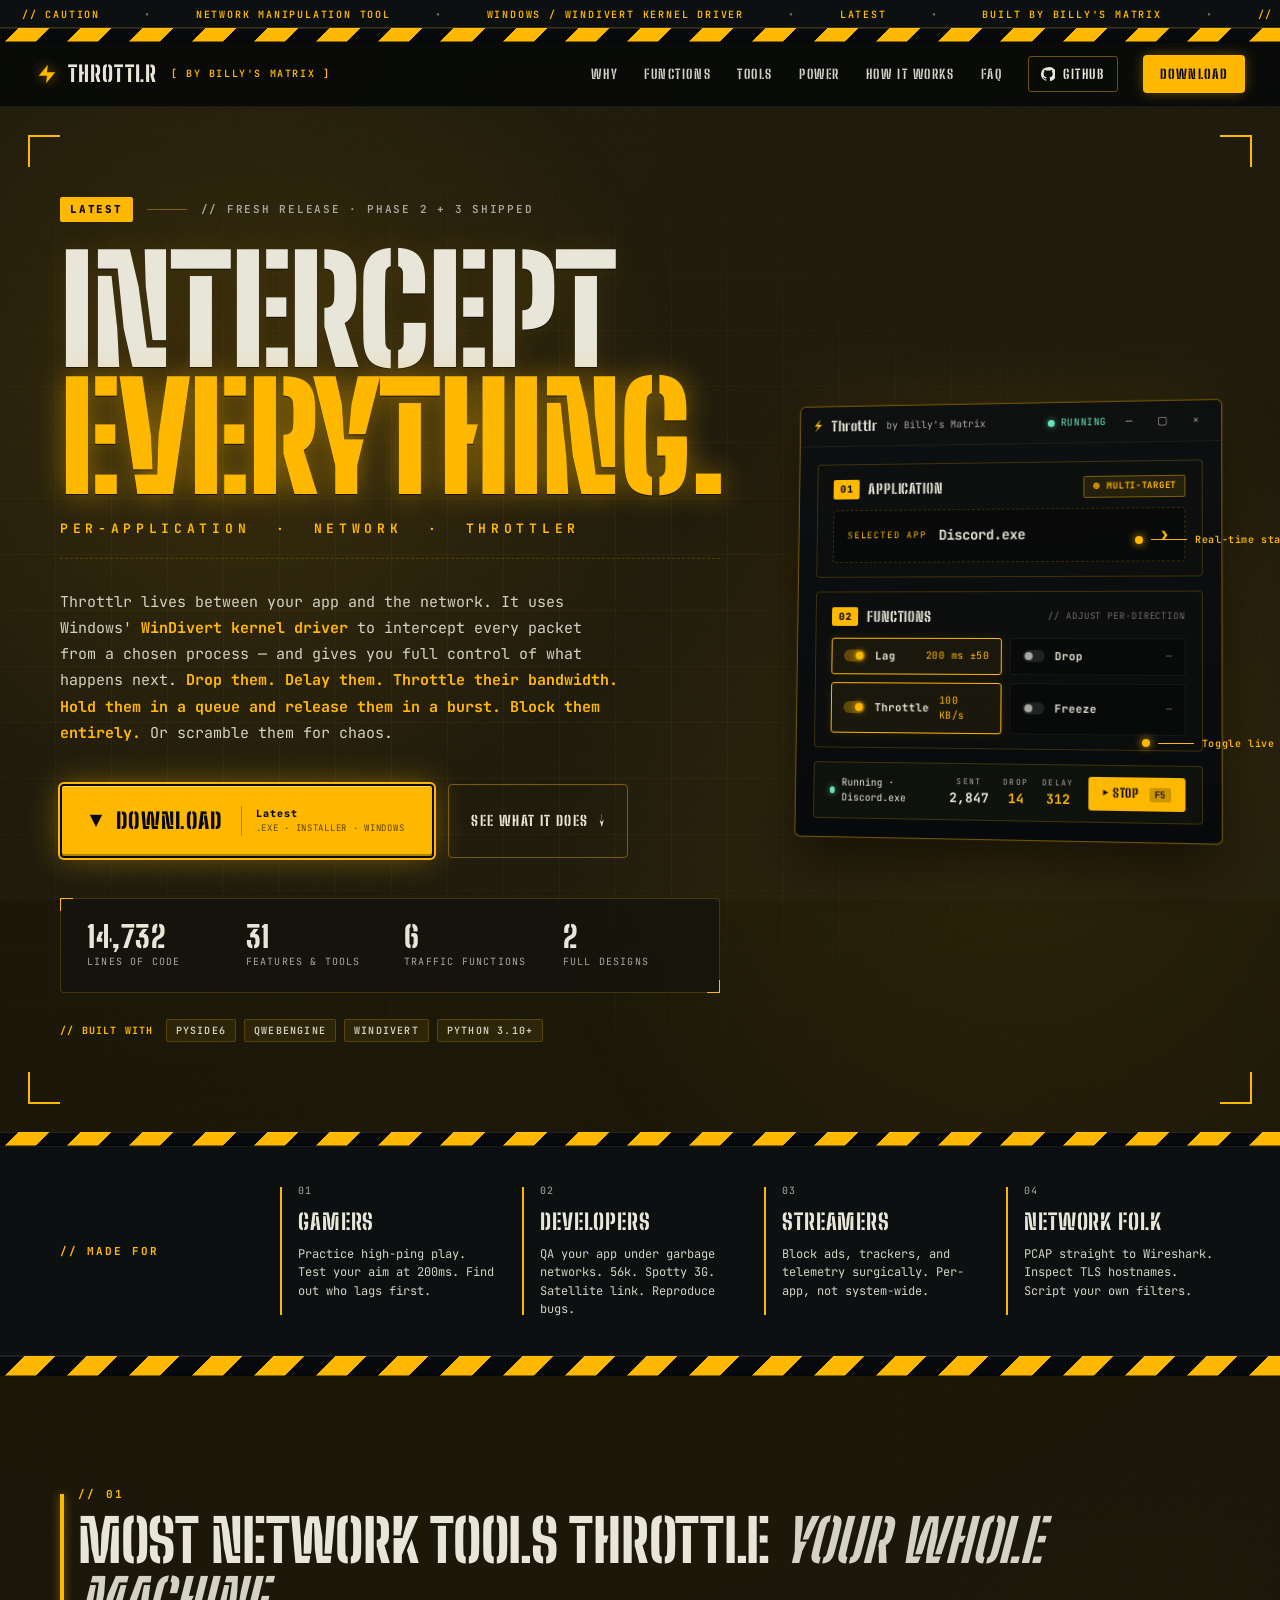
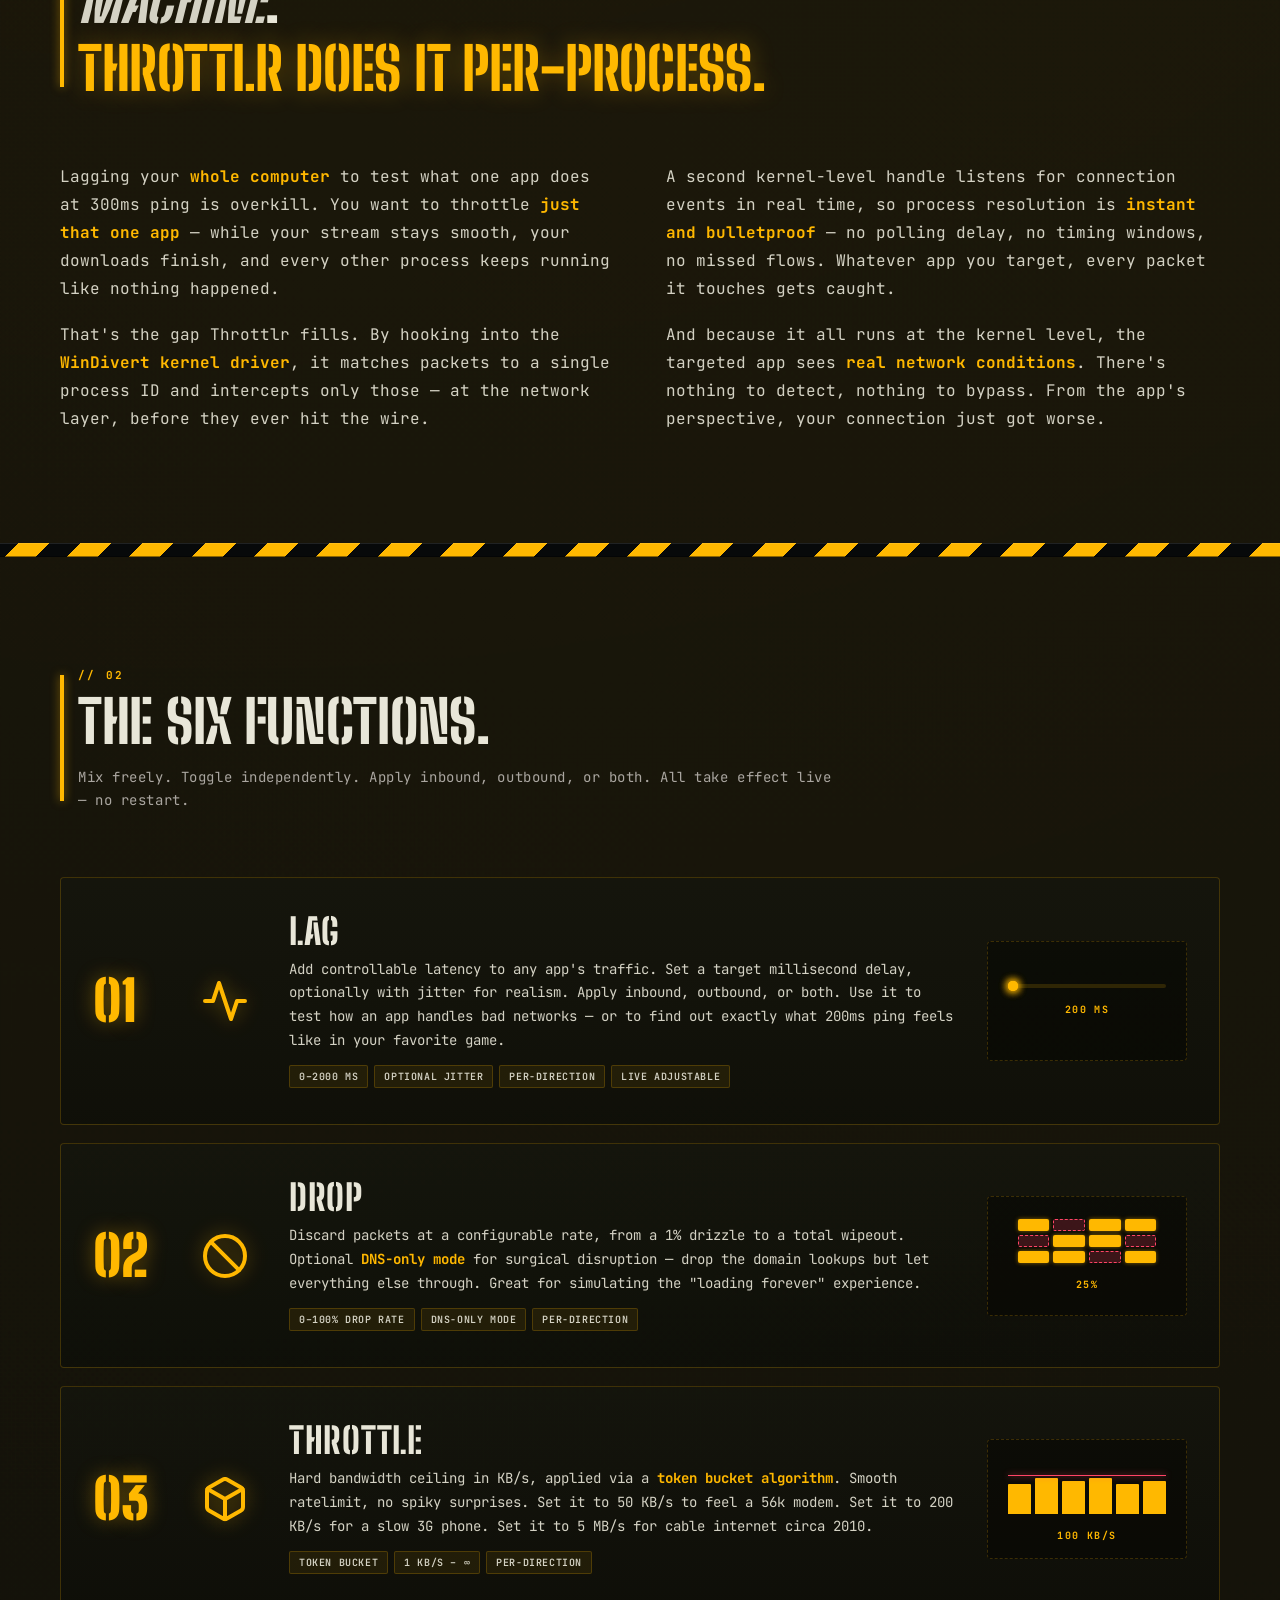
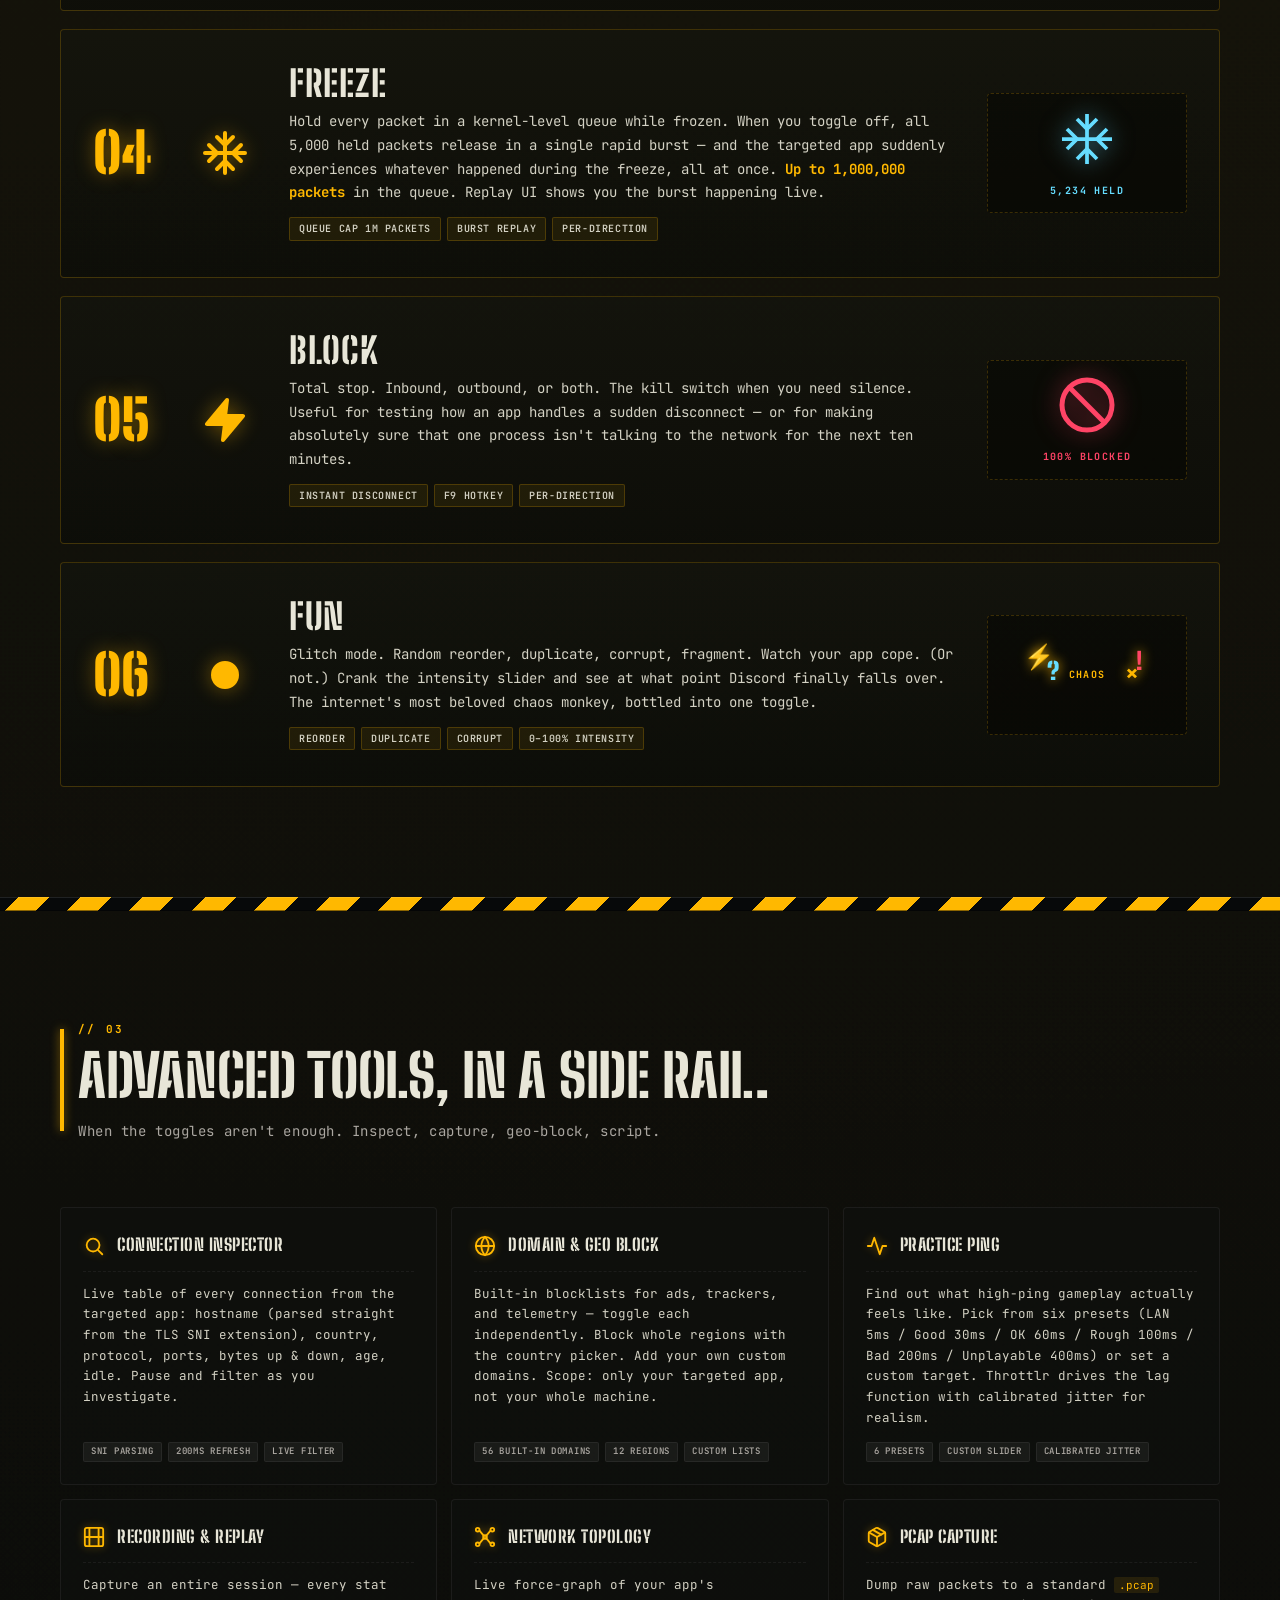
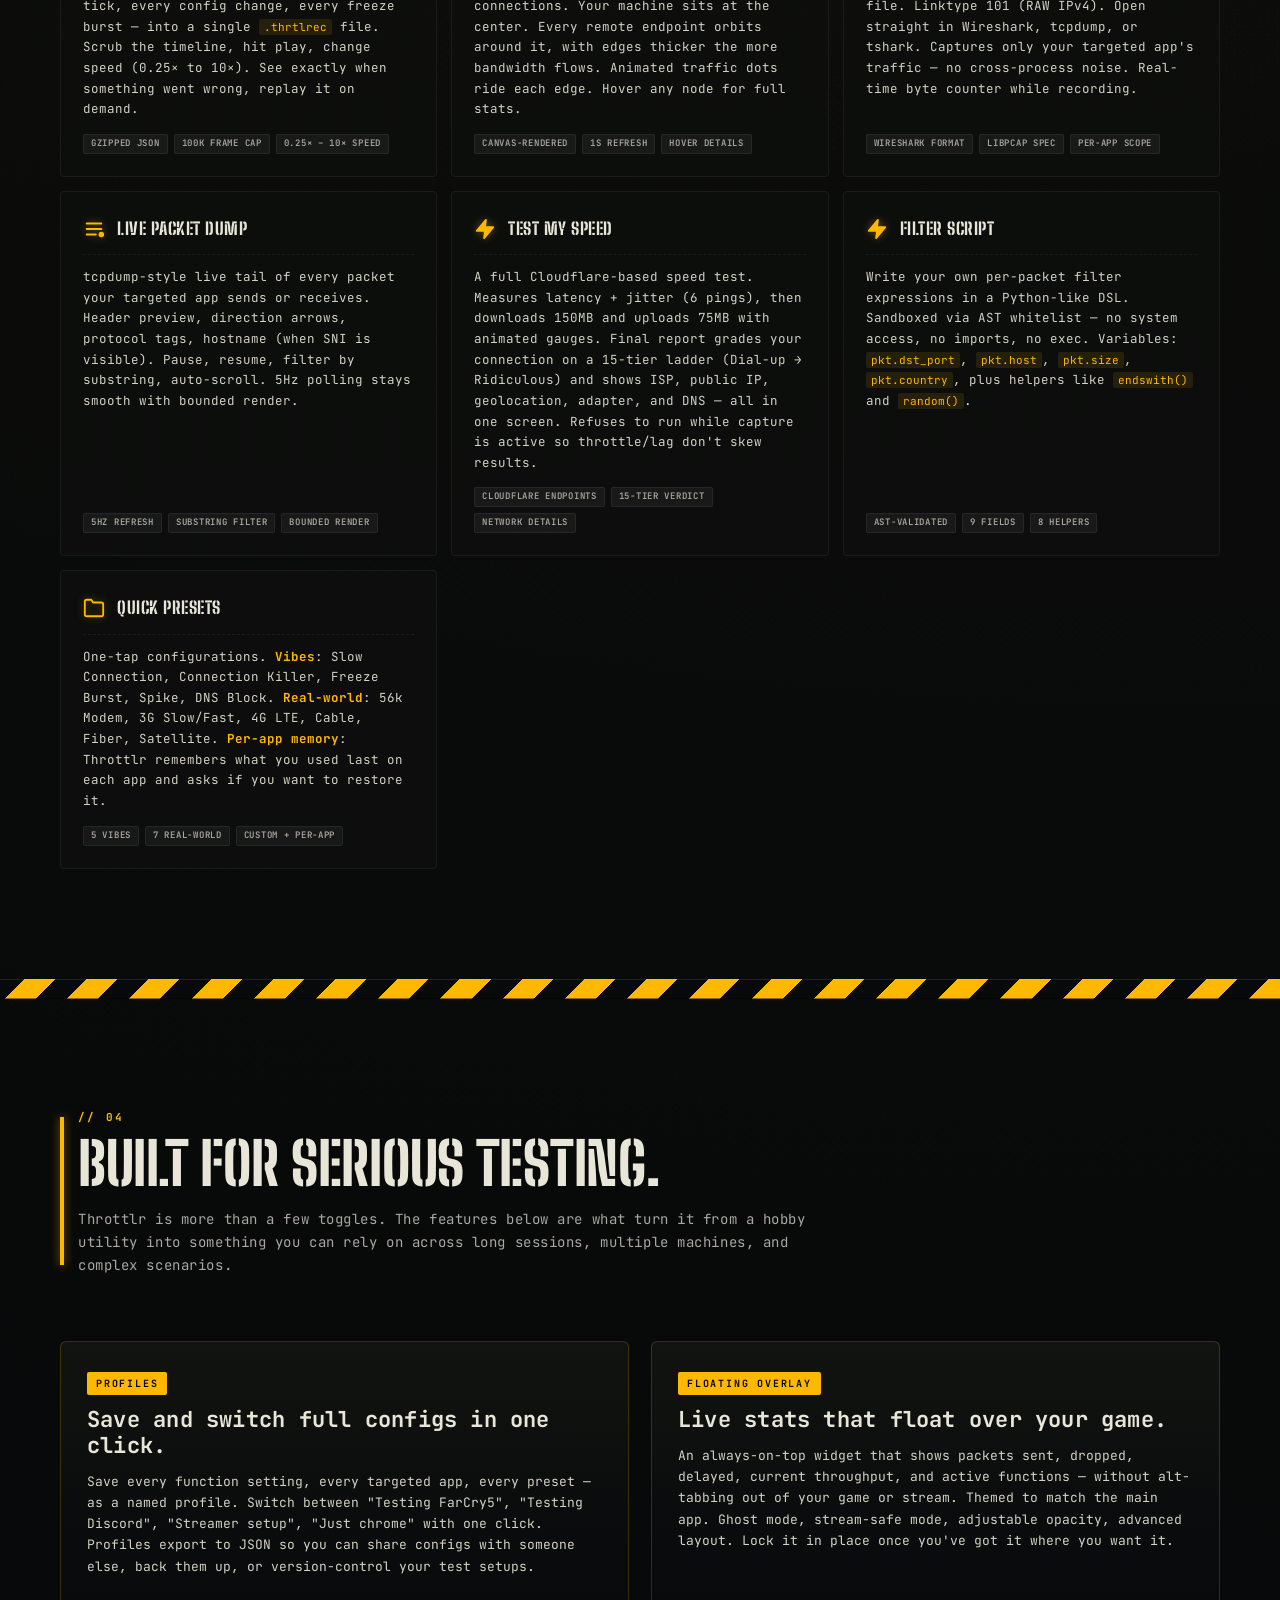
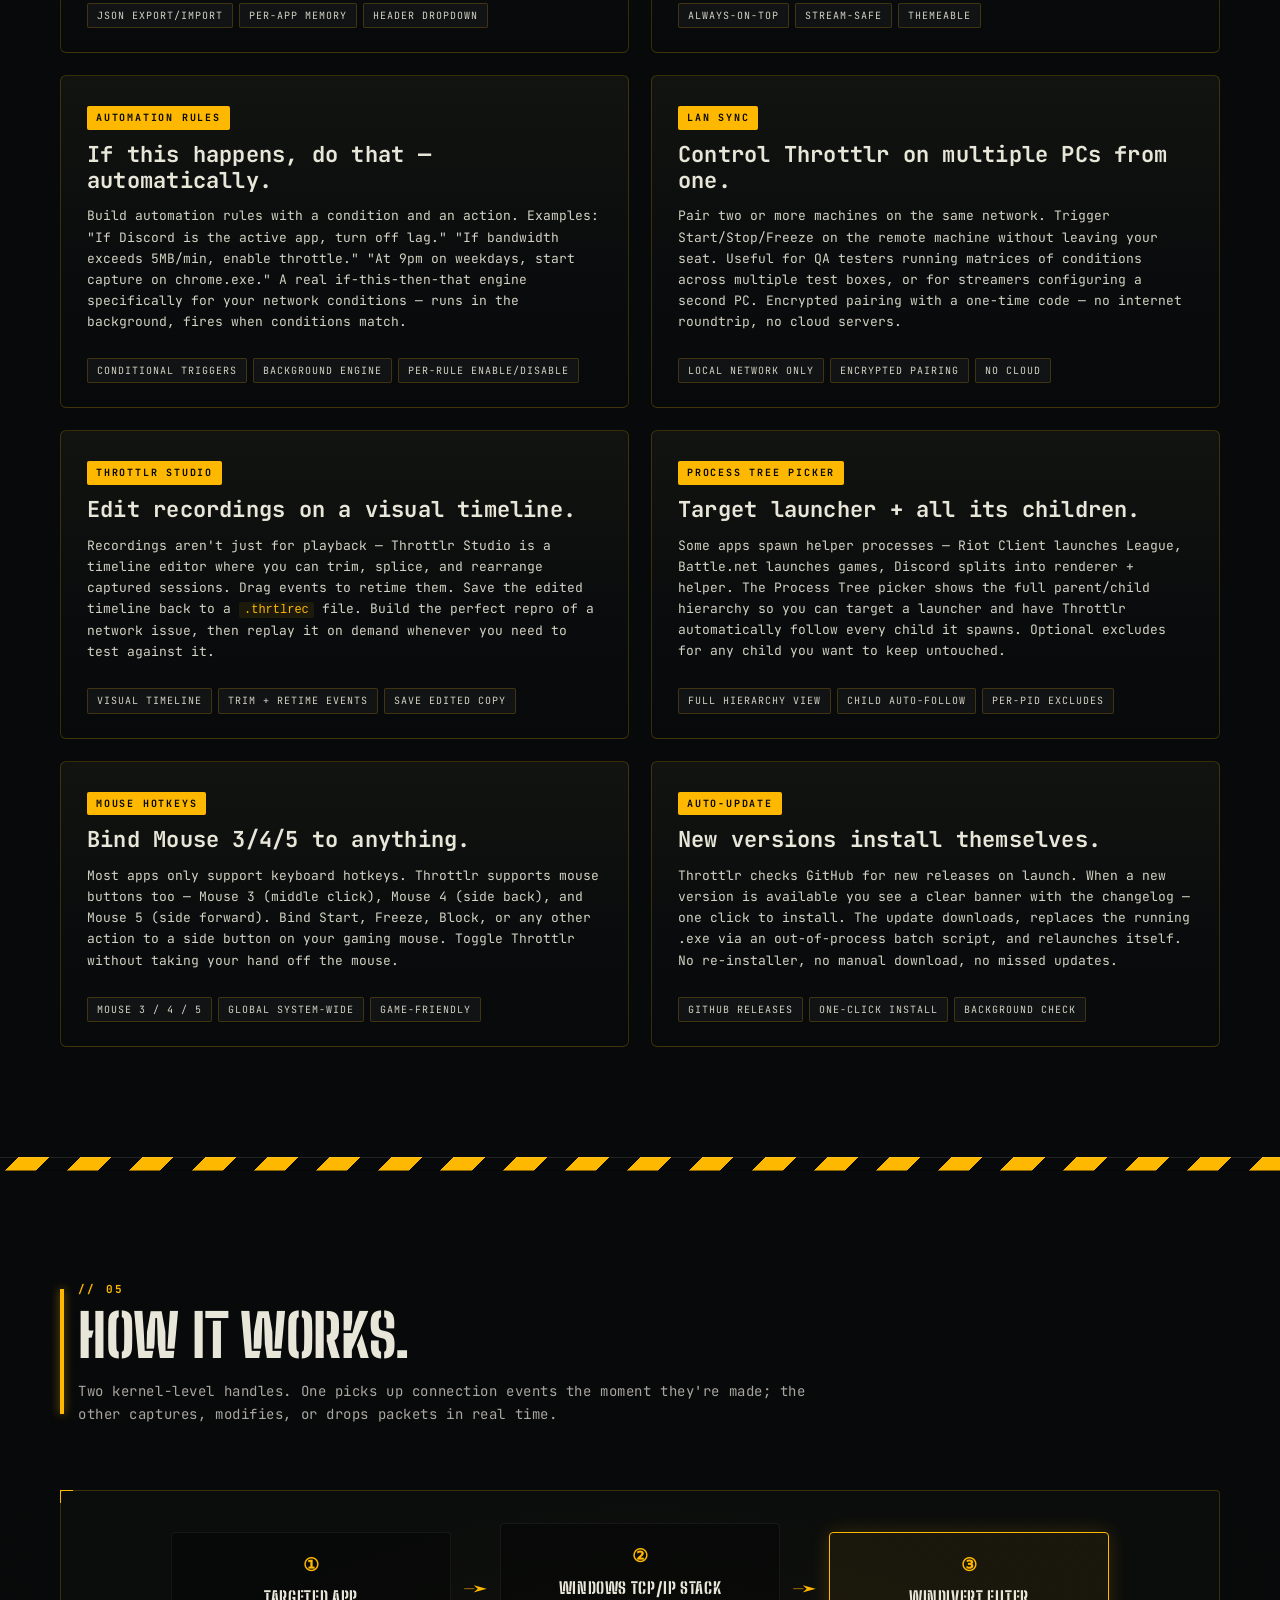
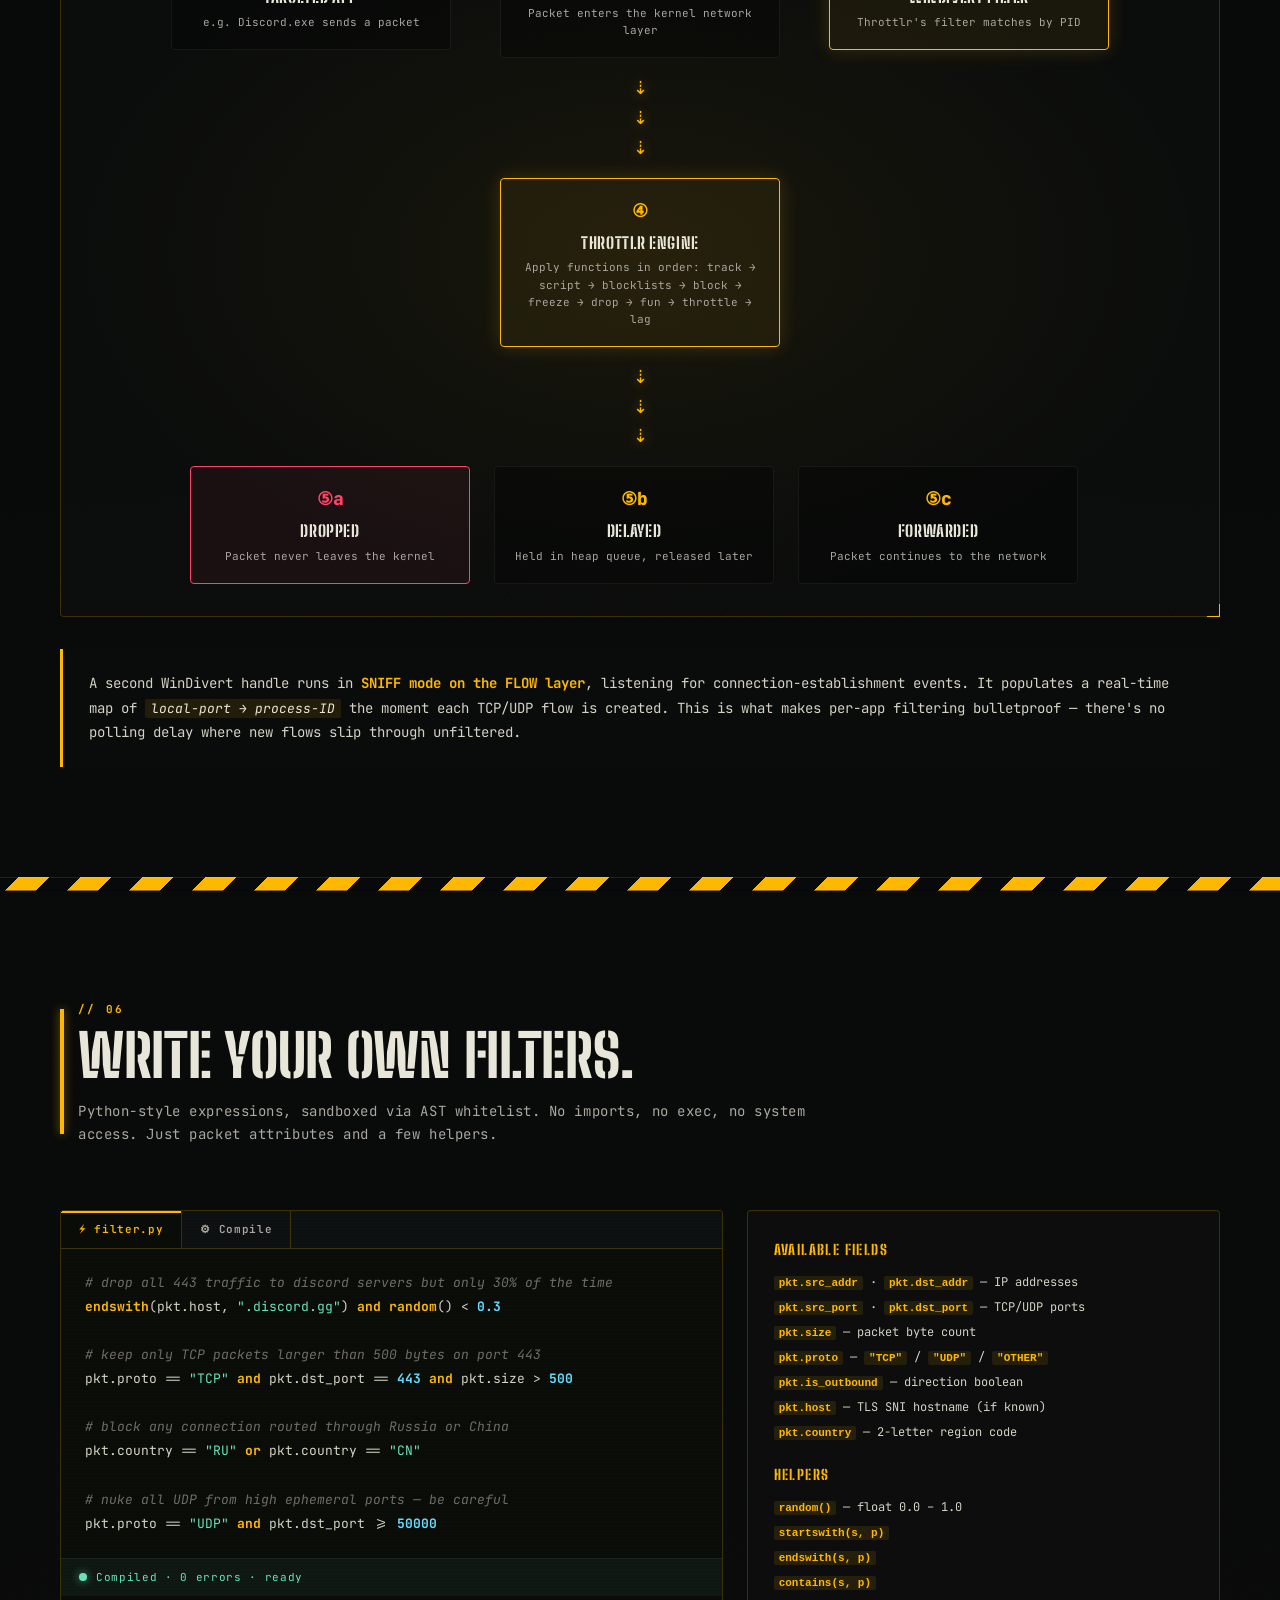
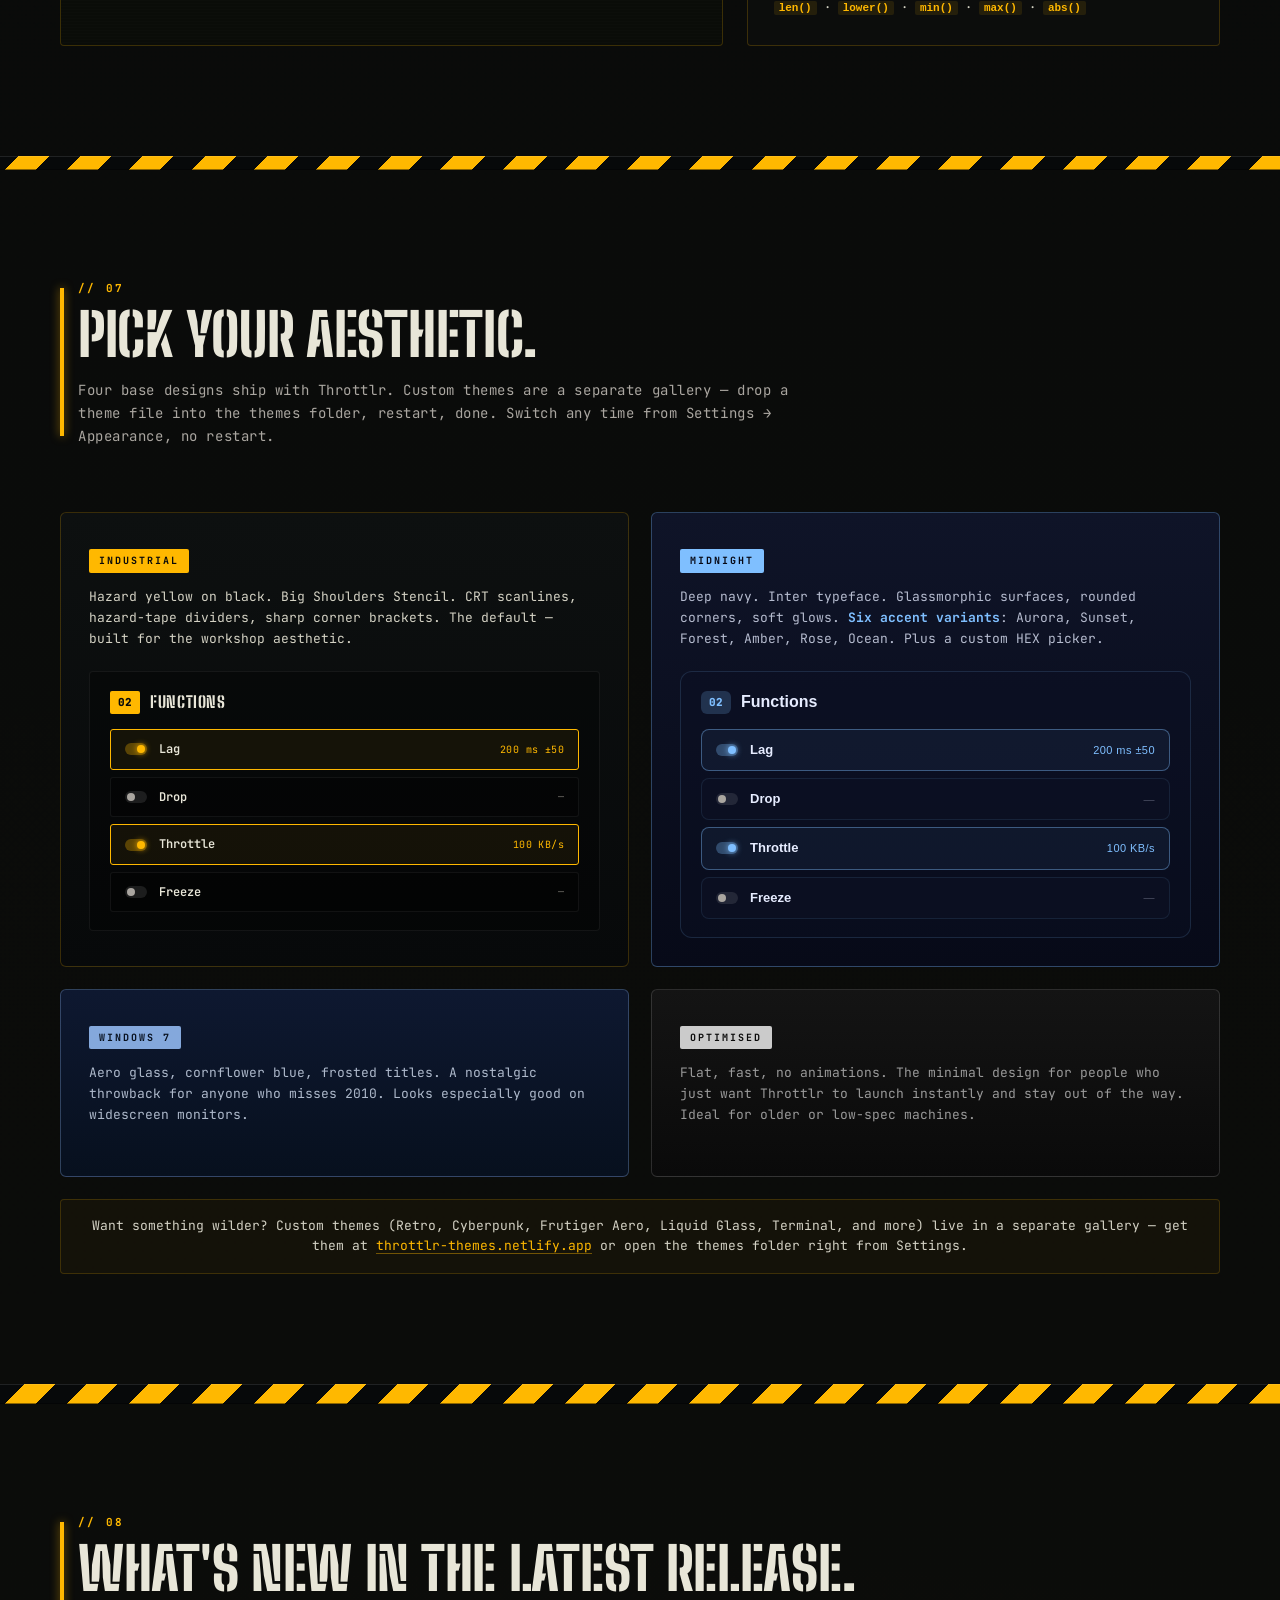
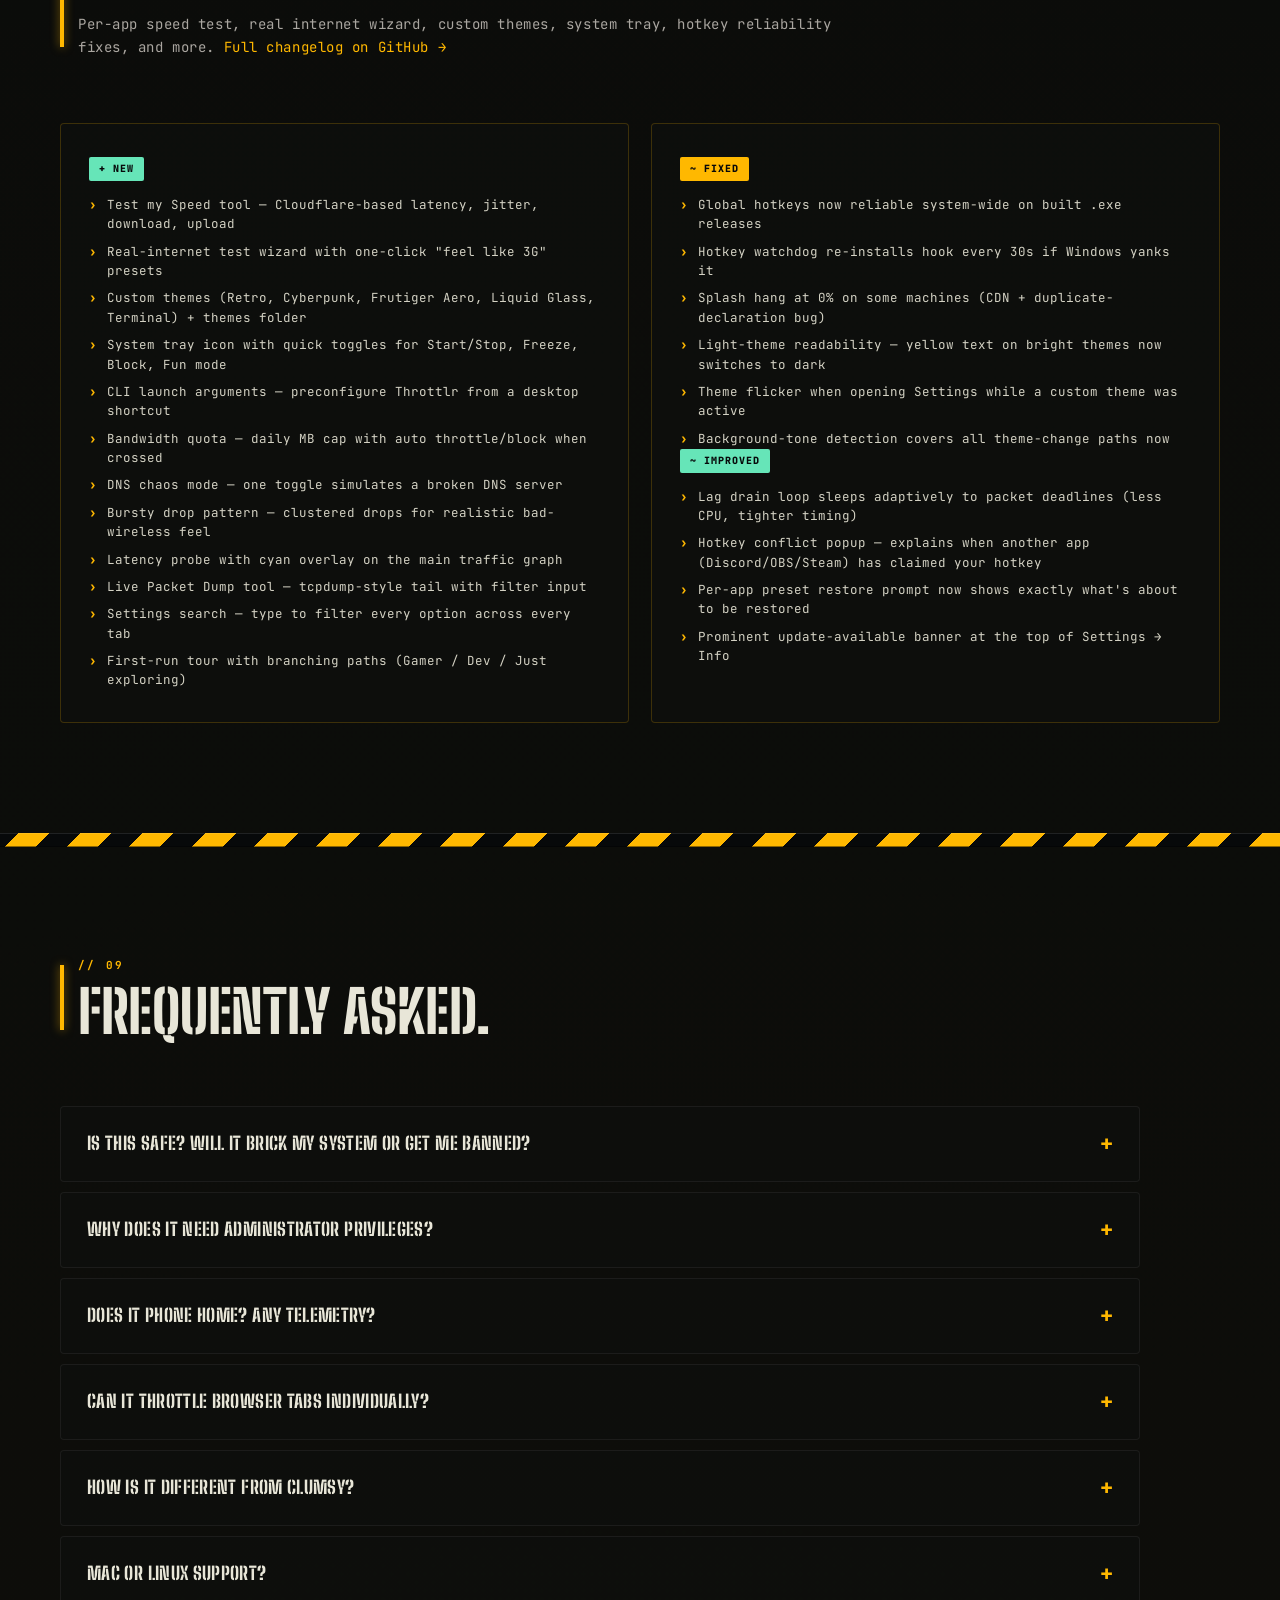
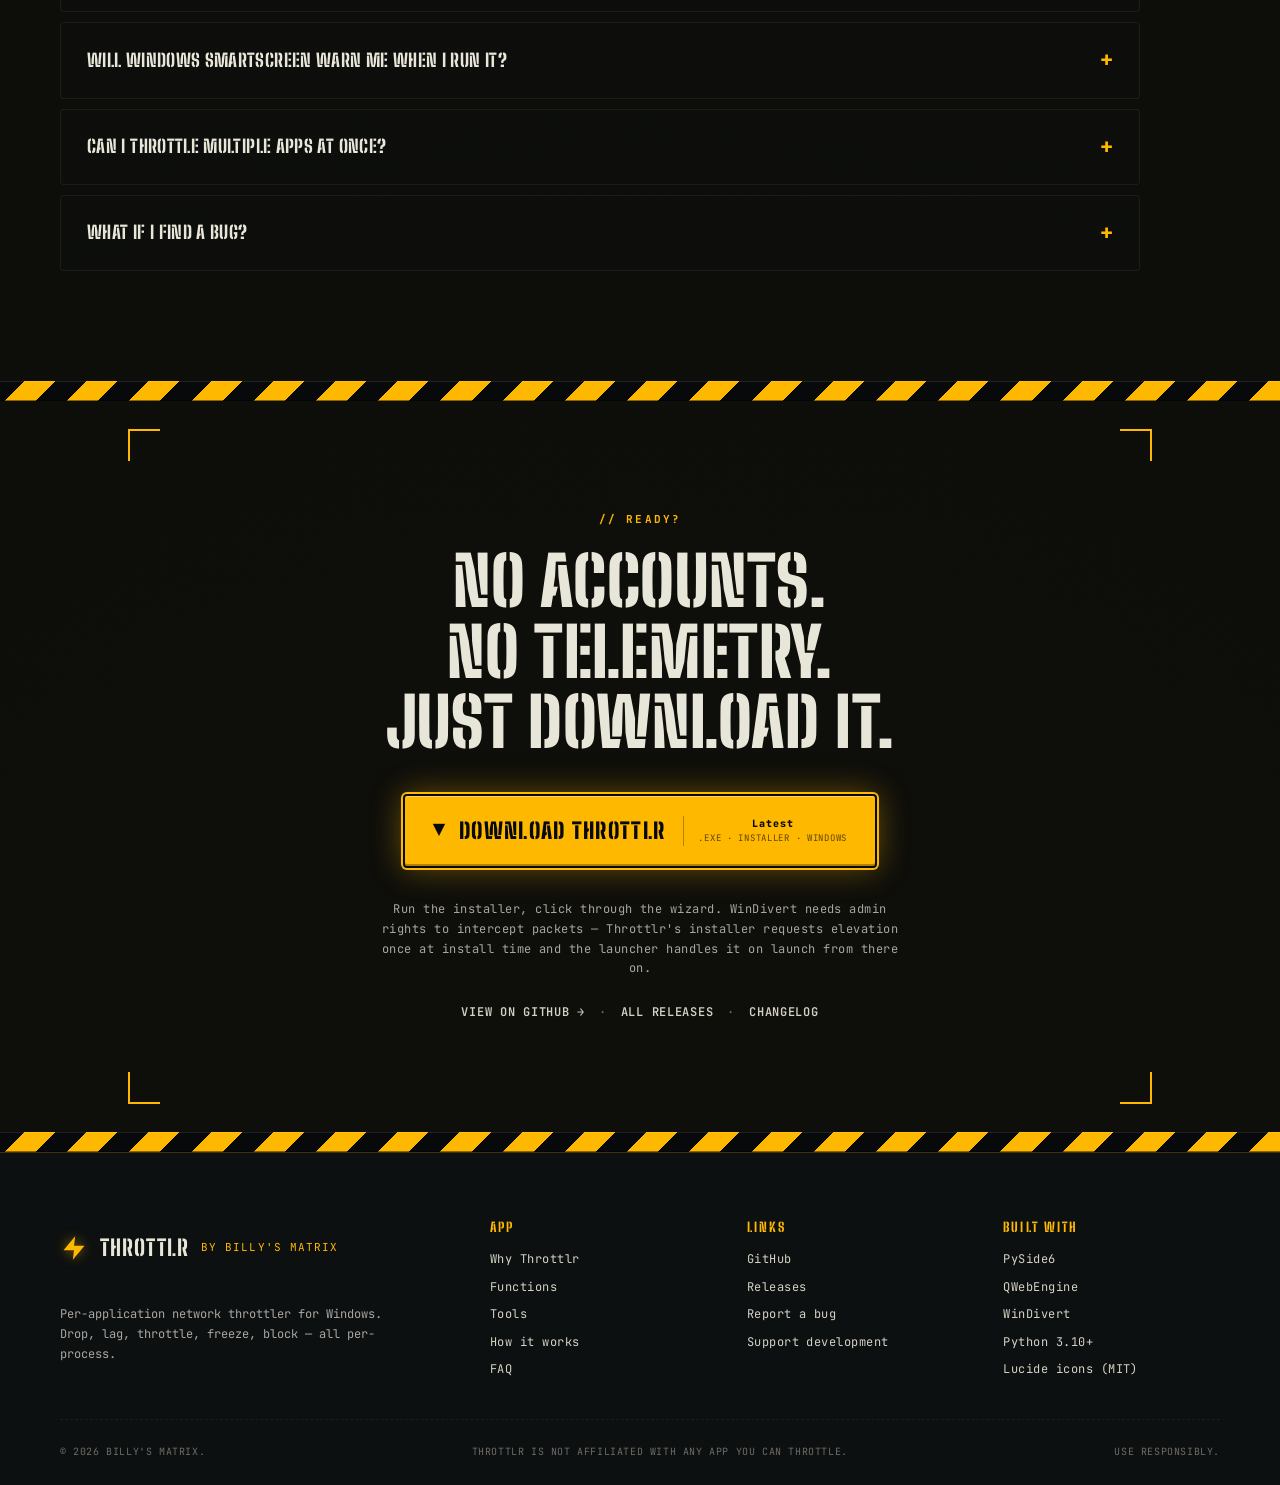
==== commit fba6493b: "w" ====
--- a/index.html
+++ b/index.html
@@ -57,6 +57,7 @@
     <a href="#why">Why</a>
     <a href="#functions">Functions</a>
     <a href="#tools">Tools</a>
+    <a href="#power">Power</a>
     <a href="#how">How it works</a>
     <a href="#faq">FAQ</a>
     <a href="https://github.com/BillysMatrix18/throttlr-releases" class="nav-github" target="_blank" rel="noopener">
@@ -531,10 +532,78 @@
 
 <div class="hazard-strip hazard-strip-thick"></div>
 
+<!-- ============== POWER FEATURES ============== -->
+<section class="section section-power" id="power">
+  <div class="section-head reveal">
+    <span class="section-num">// 04</span>
+    <h2 class="section-title">Built for serious testing.</h2>
+    <p class="section-sub">Throttlr is more than a few toggles. The features below are what turn it from a hobby utility into something you can rely on across long sessions, multiple machines, and complex scenarios.</p>
+  </div>
+  <div class="power-grid">
+    <article class="power-card reveal">
+      <div class="power-tag">PROFILES</div>
+      <h3 class="power-title">Save and switch full configs in one click.</h3>
+      <p>Save every function setting, every targeted app, every preset — as a named profile. Switch between "Testing FarCry5", "Testing Discord", "Streamer setup", "Just chrome" with one click. Profiles export to JSON so you can share configs with someone else, back them up, or version-control your test setups.</p>
+      <div class="power-meta"><span>JSON export/import</span><span>Per-app memory</span><span>Header dropdown</span></div>
+    </article>
+
+    <article class="power-card reveal" style="--d: 0.05s">
+      <div class="power-tag">FLOATING OVERLAY</div>
+      <h3 class="power-title">Live stats that float over your game.</h3>
+      <p>An always-on-top widget that shows packets sent, dropped, delayed, current throughput, and active functions — without alt-tabbing out of your game or stream. Themed to match the main app. Ghost mode, stream-safe mode, adjustable opacity, advanced layout. Lock it in place once you've got it where you want it.</p>
+      <div class="power-meta"><span>Always-on-top</span><span>Stream-safe</span><span>Themeable</span></div>
+    </article>
+
+    <article class="power-card reveal" style="--d: 0.1s">
+      <div class="power-tag">AUTOMATION RULES</div>
+      <h3 class="power-title">If this happens, do that — automatically.</h3>
+      <p>Build automation rules with a condition and an action. Examples: "If Discord is the active app, turn off lag." "If bandwidth exceeds 5MB/min, enable throttle." "At 9pm on weekdays, start capture on chrome.exe." A real if-this-then-that engine specifically for your network conditions — runs in the background, fires when conditions match.</p>
+      <div class="power-meta"><span>Conditional triggers</span><span>Background engine</span><span>Per-rule enable/disable</span></div>
+    </article>
+
+    <article class="power-card reveal" style="--d: 0.15s">
+      <div class="power-tag">LAN SYNC</div>
+      <h3 class="power-title">Control Throttlr on multiple PCs from one.</h3>
+      <p>Pair two or more machines on the same network. Trigger Start/Stop/Freeze on the remote machine without leaving your seat. Useful for QA testers running matrices of conditions across multiple test boxes, or for streamers configuring a second PC. Encrypted pairing with a one-time code — no internet roundtrip, no cloud servers.</p>
+      <div class="power-meta"><span>Local network only</span><span>Encrypted pairing</span><span>No cloud</span></div>
+    </article>
+
+    <article class="power-card reveal" style="--d: 0.2s">
+      <div class="power-tag">THROTTLR STUDIO</div>
+      <h3 class="power-title">Edit recordings on a visual timeline.</h3>
+      <p>Recordings aren't just for playback — Throttlr Studio is a timeline editor where you can trim, splice, and rearrange captured sessions. Drag events to retime them. Save the edited timeline back to a <code>.thrtlrec</code> file. Build the perfect repro of a network issue, then replay it on demand whenever you need to test against it.</p>
+      <div class="power-meta"><span>Visual timeline</span><span>Trim + retime events</span><span>Save edited copy</span></div>
+    </article>
+
+    <article class="power-card reveal" style="--d: 0.25s">
+      <div class="power-tag">PROCESS TREE PICKER</div>
+      <h3 class="power-title">Target launcher + all its children.</h3>
+      <p>Some apps spawn helper processes — Riot Client launches League, Battle.net launches games, Discord splits into renderer + helper. The Process Tree picker shows the full parent/child hierarchy so you can target a launcher and have Throttlr automatically follow every child it spawns. Optional excludes for any child you want to keep untouched.</p>
+      <div class="power-meta"><span>Full hierarchy view</span><span>Child auto-follow</span><span>Per-pid excludes</span></div>
+    </article>
+
+    <article class="power-card reveal" style="--d: 0.3s">
+      <div class="power-tag">MOUSE HOTKEYS</div>
+      <h3 class="power-title">Bind Mouse 3/4/5 to anything.</h3>
+      <p>Most apps only support keyboard hotkeys. Throttlr supports mouse buttons too — Mouse 3 (middle click), Mouse 4 (side back), and Mouse 5 (side forward). Bind Start, Freeze, Block, or any other action to a side button on your gaming mouse. Toggle Throttlr without taking your hand off the mouse.</p>
+      <div class="power-meta"><span>Mouse 3 / 4 / 5</span><span>Global system-wide</span><span>Game-friendly</span></div>
+    </article>
+
+    <article class="power-card reveal" style="--d: 0.35s">
+      <div class="power-tag">AUTO-UPDATE</div>
+      <h3 class="power-title">New versions install themselves.</h3>
+      <p>Throttlr checks GitHub for new releases on launch. When a new version is available you see a clear banner with the changelog — one click to install. The update downloads, replaces the running .exe via an out-of-process batch script, and relaunches itself. No re-installer, no manual download, no missed updates.</p>
+      <div class="power-meta"><span>GitHub Releases</span><span>One-click install</span><span>Background check</span></div>
+    </article>
+  </div>
+</section>
+
+<div class="hazard-strip"></div>
+
 <!-- ============== HOW IT WORKS ============== -->
 <section class="section section-how" id="how">
   <div class="section-head reveal">
-    <span class="section-num">// 04</span>
+    <span class="section-num">// 05</span>
     <h2 class="section-title">How it works.</h2>
     <p class="section-sub">Two kernel-level handles. One picks up connection events the moment they're made; the other captures, modifies, or drops packets in real time.</p>
   </div>
@@ -610,7 +679,7 @@
 <!-- ============== FILTER SCRIPT EXAMPLE ============== -->
 <section class="section section-script">
   <div class="section-head reveal">
-    <span class="section-num">// 05</span>
+    <span class="section-num">// 06</span>
     <h2 class="section-title">Write your own filters.</h2>
     <p class="section-sub">Python-style expressions, sandboxed via AST whitelist. No imports, no exec, no system access. Just packet attributes and a few helpers.</p>
   </div>
@@ -664,7 +733,7 @@
 <!-- ============== DESIGNS ============== -->
 <section class="section section-designs">
   <div class="section-head reveal">
-    <span class="section-num">// 06</span>
+    <span class="section-num">// 07</span>
     <h2 class="section-title">Pick your aesthetic.</h2>
     <p class="section-sub">Four base designs ship with Throttlr. Custom themes are a separate gallery — drop a theme file into the themes folder, restart, done. Switch any time from Settings → Appearance, no restart.</p>
   </div>
@@ -720,7 +789,7 @@
 <!-- ============== CHANGELOG ============== -->
 <section class="section section-changelog" id="whatsnew">
   <div class="section-head reveal">
-    <span class="section-num">// 07</span>
+    <span class="section-num">// 08</span>
     <h2 class="section-title">What's new in <span data-auto-version>the latest release</span>.</h2>
     <p class="section-sub">Per-app speed test, real internet wizard, custom themes, system tray, hotkey reliability fixes, and more. <a href="https://github.com/BillysMatrix18/throttlr-releases/releases" target="_blank" rel="noopener">Full changelog on GitHub →</a></p>
   </div>
@@ -768,7 +837,7 @@
 <!-- ============== FAQ ============== -->
 <section class="section section-faq" id="faq">
   <div class="section-head reveal">
-    <span class="section-num">// 08</span>
+    <span class="section-num">// 09</span>
     <h2 class="section-title">Frequently asked.</h2>
   </div>
   <div class="faq-list">
@@ -779,11 +848,12 @@
     </details>
     <details class="faq-item reveal">
       <summary>Why does it need administrator privileges?</summary>
-      <p>WinDivert installs a kernel-mode driver to intercept packets before they hit your network adapter. Loading kernel drivers requires admin rights — there's no way around it. The included <code>run_as_admin.bat</code> handles this for you. If you'd rather elevate the .exe directly, right-click → "Run as administrator."</p>
+      <p>WinDivert installs a kernel-mode driver to intercept packets before they hit your network adapter. Loading kernel drivers requires admin rights — there's no way around it. The installer handles elevation at install time, and the launcher requests it on launch automatically. Just click "Yes" on the UAC prompt.</p>
     </details>
     <details class="faq-item reveal">
       <summary>Does it phone home? Any telemetry?</summary>
-      <p><strong>Zero.</strong> No analytics, no crash uploads, no version-check pings, no anything. Open the source — it's all there in <code>throttlr.py</code>. The only network traffic Throttlr generates is whatever you generate yourself with the app open.</p>
+      <p><strong>Zero.</strong> No analytics, no crash uploads, no anything sent to anyone. The only intentional outbound call Throttlr makes is the GitHub Releases check at launch (for auto-update), and that's a single anonymous GET to GitHub's public API. Even that can be turned off in Settings → Behavior → Auto-update.</p>
+      <p>The source isn't fully public anymore (Throttlr went closed-source at v3.0.8 to make piracy resilience meaningful), but the binary's network behaviour is easy to verify with any packet sniffer — run Wireshark on your machine, launch Throttlr, watch what it sends. It's exactly the GitHub check and nothing else.</p>
     </details>
     <details class="faq-item reveal">
       <summary>Can it throttle browser tabs individually?</summary>
@@ -832,8 +902,7 @@
     </span>
   </a>
   <p class="cta-note reveal" style="--d: 0.3s">
-    Extract the zip. Run <code>run_as_admin.bat</code>.
-    WinDivert needs admin to intercept packets — that's the only friction.
+    Run the installer, click through the wizard. WinDivert needs admin rights to intercept packets — Throttlr's installer requests elevation once at install time and the launcher handles it on launch from there on.
   </p>
   <div class="cta-secondary reveal" style="--d: 0.4s">
     <a href="https://github.com/BillysMatrix18/throttlr-releases" target="_blank" rel="noopener">View on GitHub →</a>
--- a/style.css
+++ b/style.css
@@ -2279,3 +2279,95 @@
 .designs-cta a:hover {
   text-decoration-color: var(--hazard);
 }
+
+/* ============================================================
+ * v3.1.2 — POWER FEATURES SECTION
+ * Section // 04 — the major features beyond basic functions/tools
+ * (Profiles, Overlay, Automation, LAN sync, Studio, etc.)
+ *
+ * Two-column grid on desktop, single column on narrow screens.
+ * Each card has a small uppercase tag, a headline title, a
+ * descriptive paragraph, and a meta row of three chips.
+ * Styled distinctly from tool cards: warmer accent, larger
+ * headlines, denser meta row. These are the "big deal" features.
+ * ============================================================ */
+.section-power {
+  /* Sits between Tools and How-it-works. Inherits .section padding. */
+}
+.power-grid {
+  display: grid;
+  grid-template-columns: 1fr 1fr;
+  gap: 22px;
+}
+@media (max-width: 800px) {
+  .power-grid { grid-template-columns: 1fr; }
+}
+.power-card {
+  position: relative;
+  padding: 30px 26px 24px;
+  border: 1px solid var(--line);
+  border-radius: 6px;
+  background:
+    linear-gradient(180deg, rgba(255, 184, 0, 0.02) 0%, transparent 60%),
+    linear-gradient(180deg, #0d1010 0%, #07090a 100%);
+  display: flex;
+  flex-direction: column;
+  gap: 12px;
+  transition: border-color 0.2s ease, transform 0.2s ease;
+}
+.power-card:hover {
+  border-color: rgba(255, 184, 0, 0.32);
+  transform: translateY(-2px);
+}
+.power-tag {
+  align-self: flex-start;
+  font-family: var(--font-mono);
+  font-size: 10px;
+  font-weight: 700;
+  letter-spacing: 0.18em;
+  padding: 4px 9px;
+  border-radius: 2px;
+  background: var(--hazard);
+  color: #07090a;
+}
+.power-title {
+  font-family: var(--font-stencil);
+  font-size: 22px;
+  line-height: 1.18;
+  font-weight: 700;
+  letter-spacing: 0.01em;
+  color: var(--bone);
+  margin: 0;
+}
+.power-card p {
+  font-family: var(--font-mono);
+  font-size: 13px;
+  line-height: 1.62;
+  color: var(--bone-2);
+  margin: 0;
+}
+.power-card p code {
+  font-size: 12px;
+  padding: 1px 5px;
+  border-radius: 2px;
+  background: rgba(255, 184, 0, 0.08);
+  color: var(--hazard);
+}
+.power-meta {
+  margin-top: auto;
+  padding-top: 14px;
+  display: flex;
+  flex-wrap: wrap;
+  gap: 6px;
+}
+.power-meta span {
+  font-family: var(--font-mono);
+  font-size: 10px;
+  letter-spacing: 0.10em;
+  padding: 4px 9px;
+  border-radius: 2px;
+  background: rgba(255, 255, 255, 0.04);
+  border: 1px solid var(--line);
+  color: var(--bone-2);
+  text-transform: uppercase;
+}
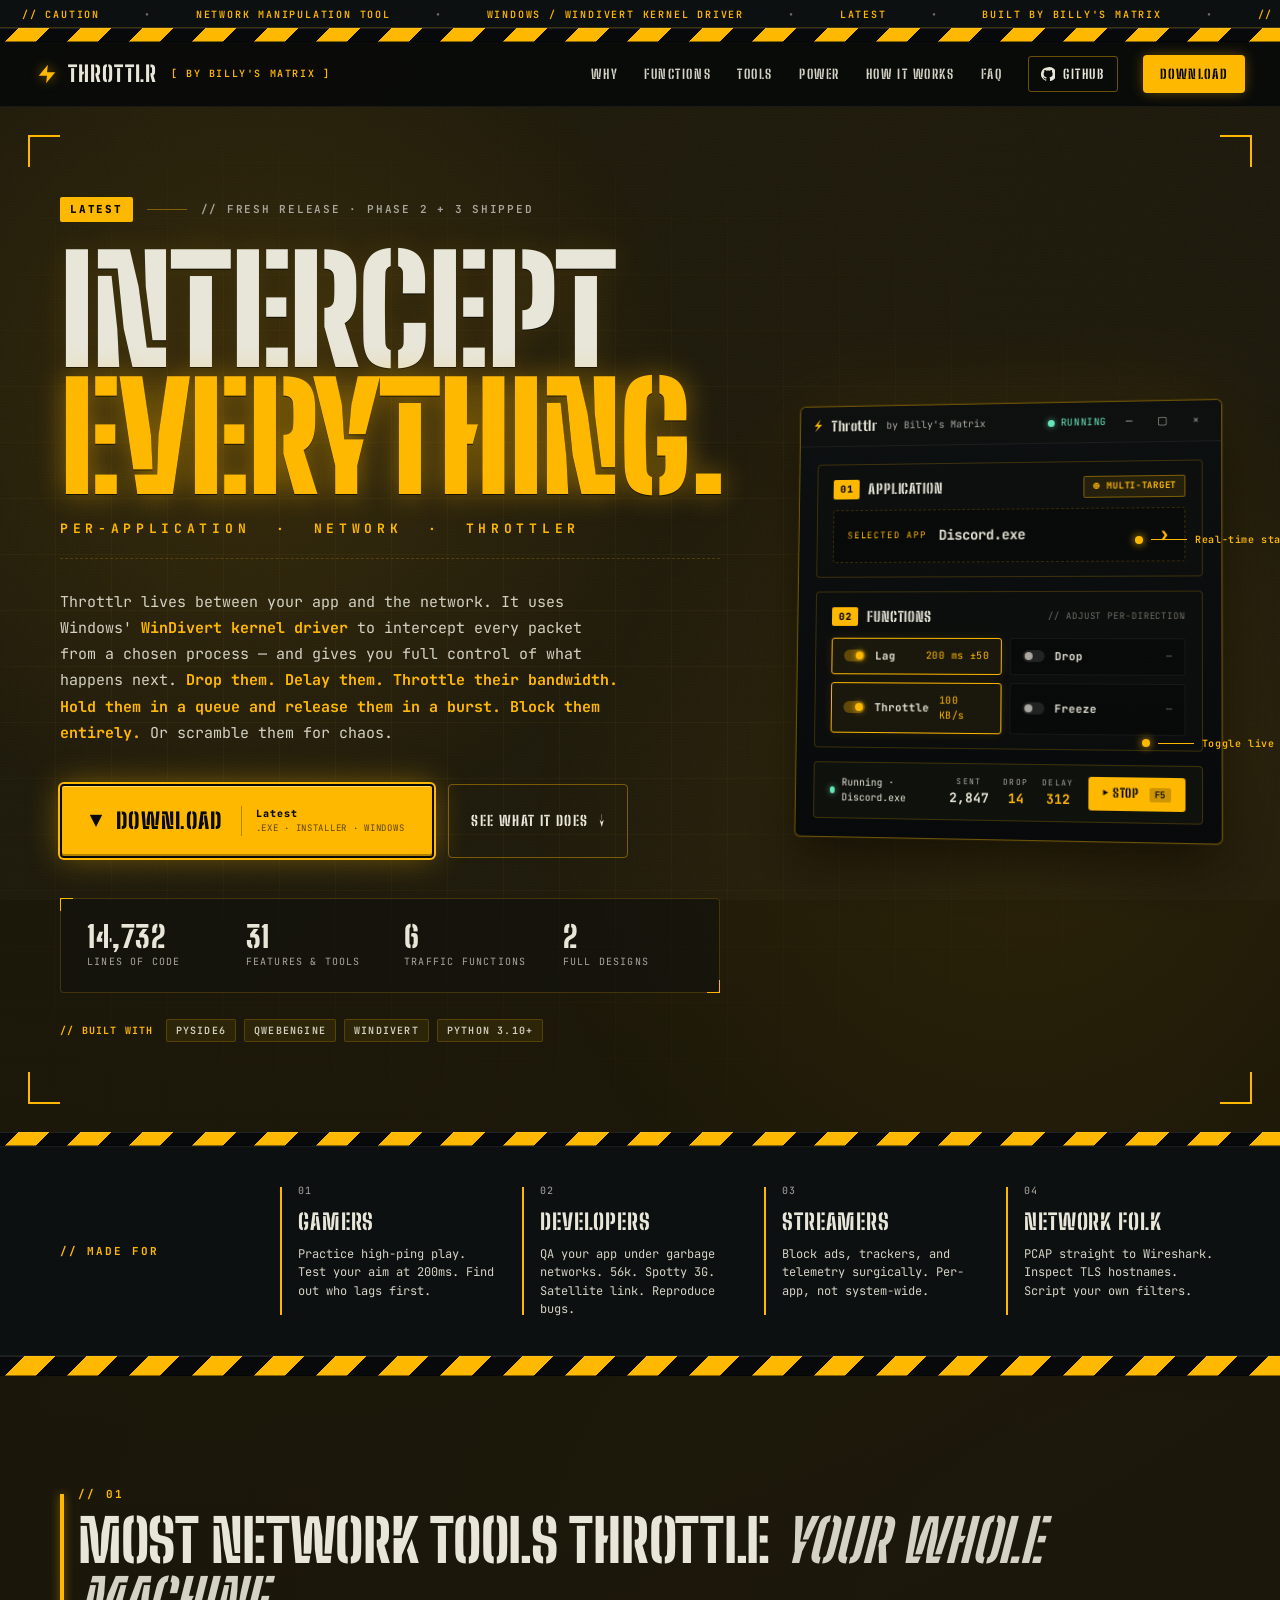
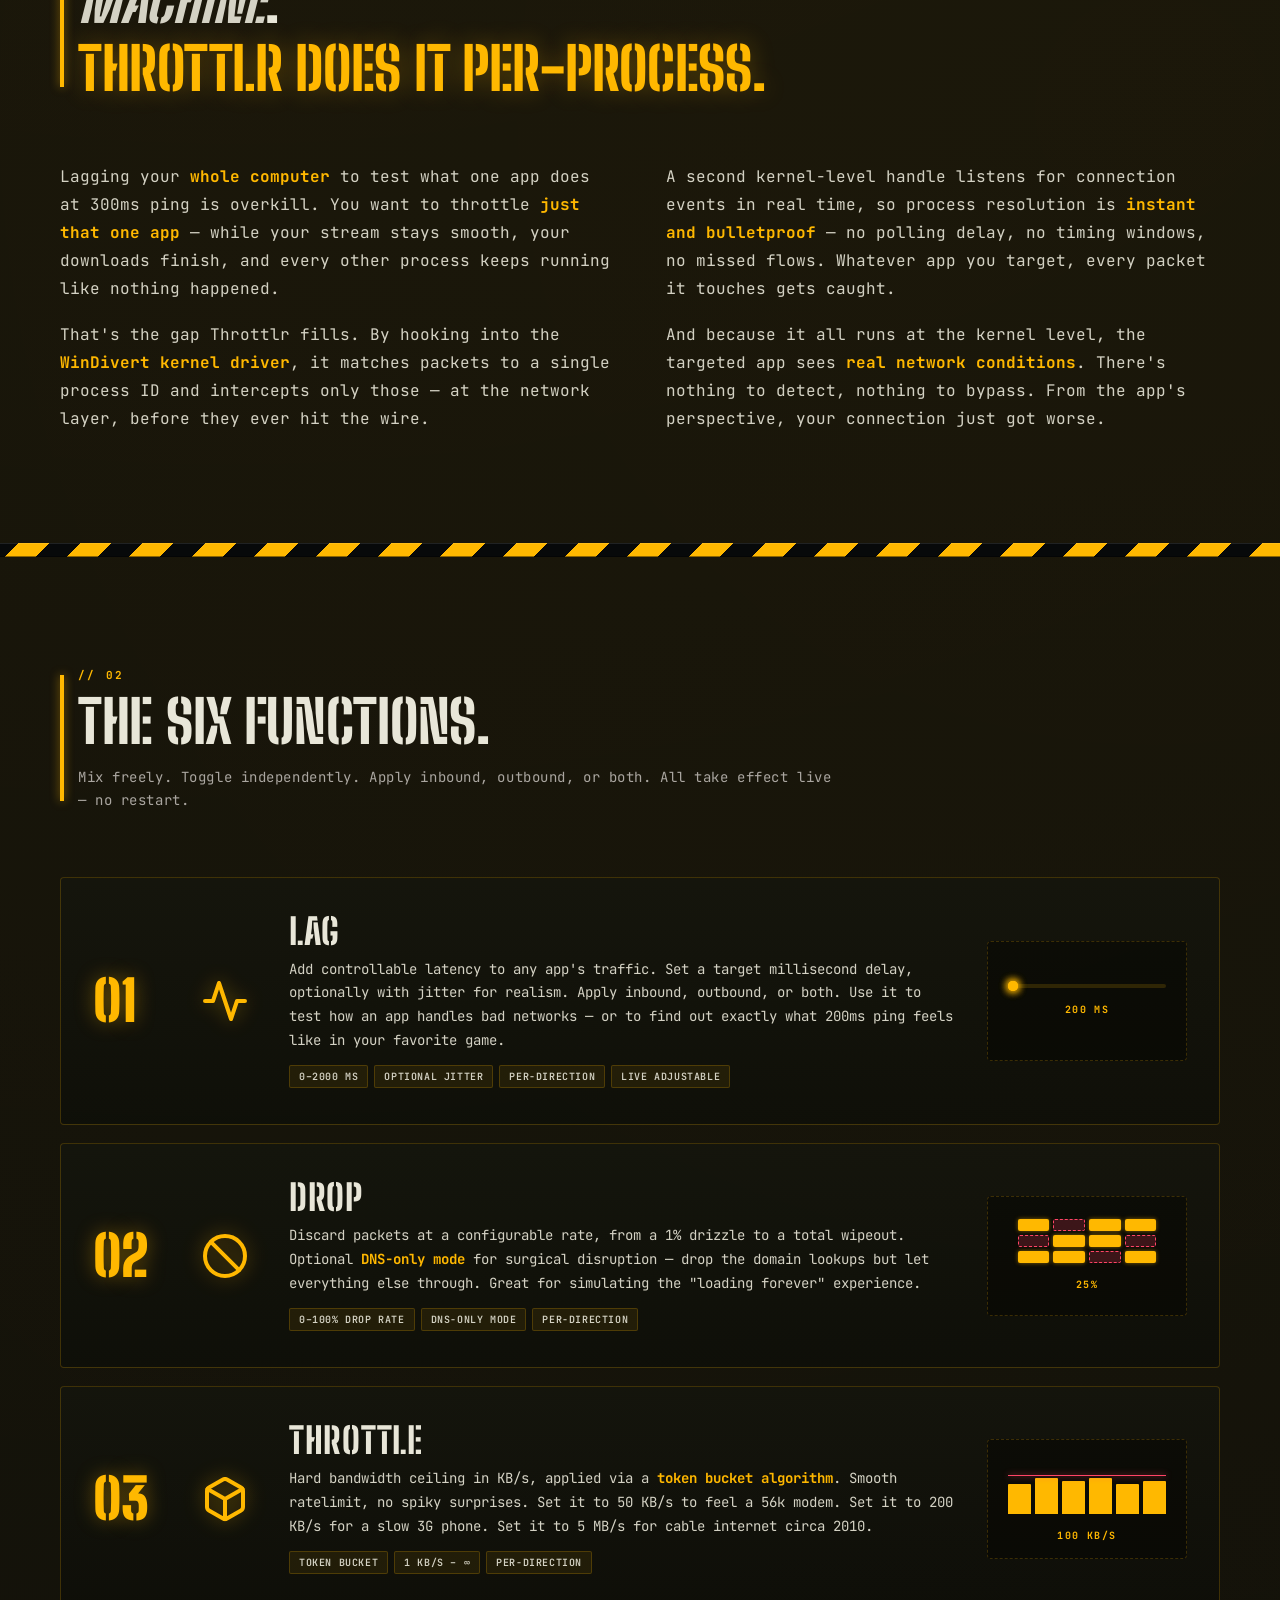
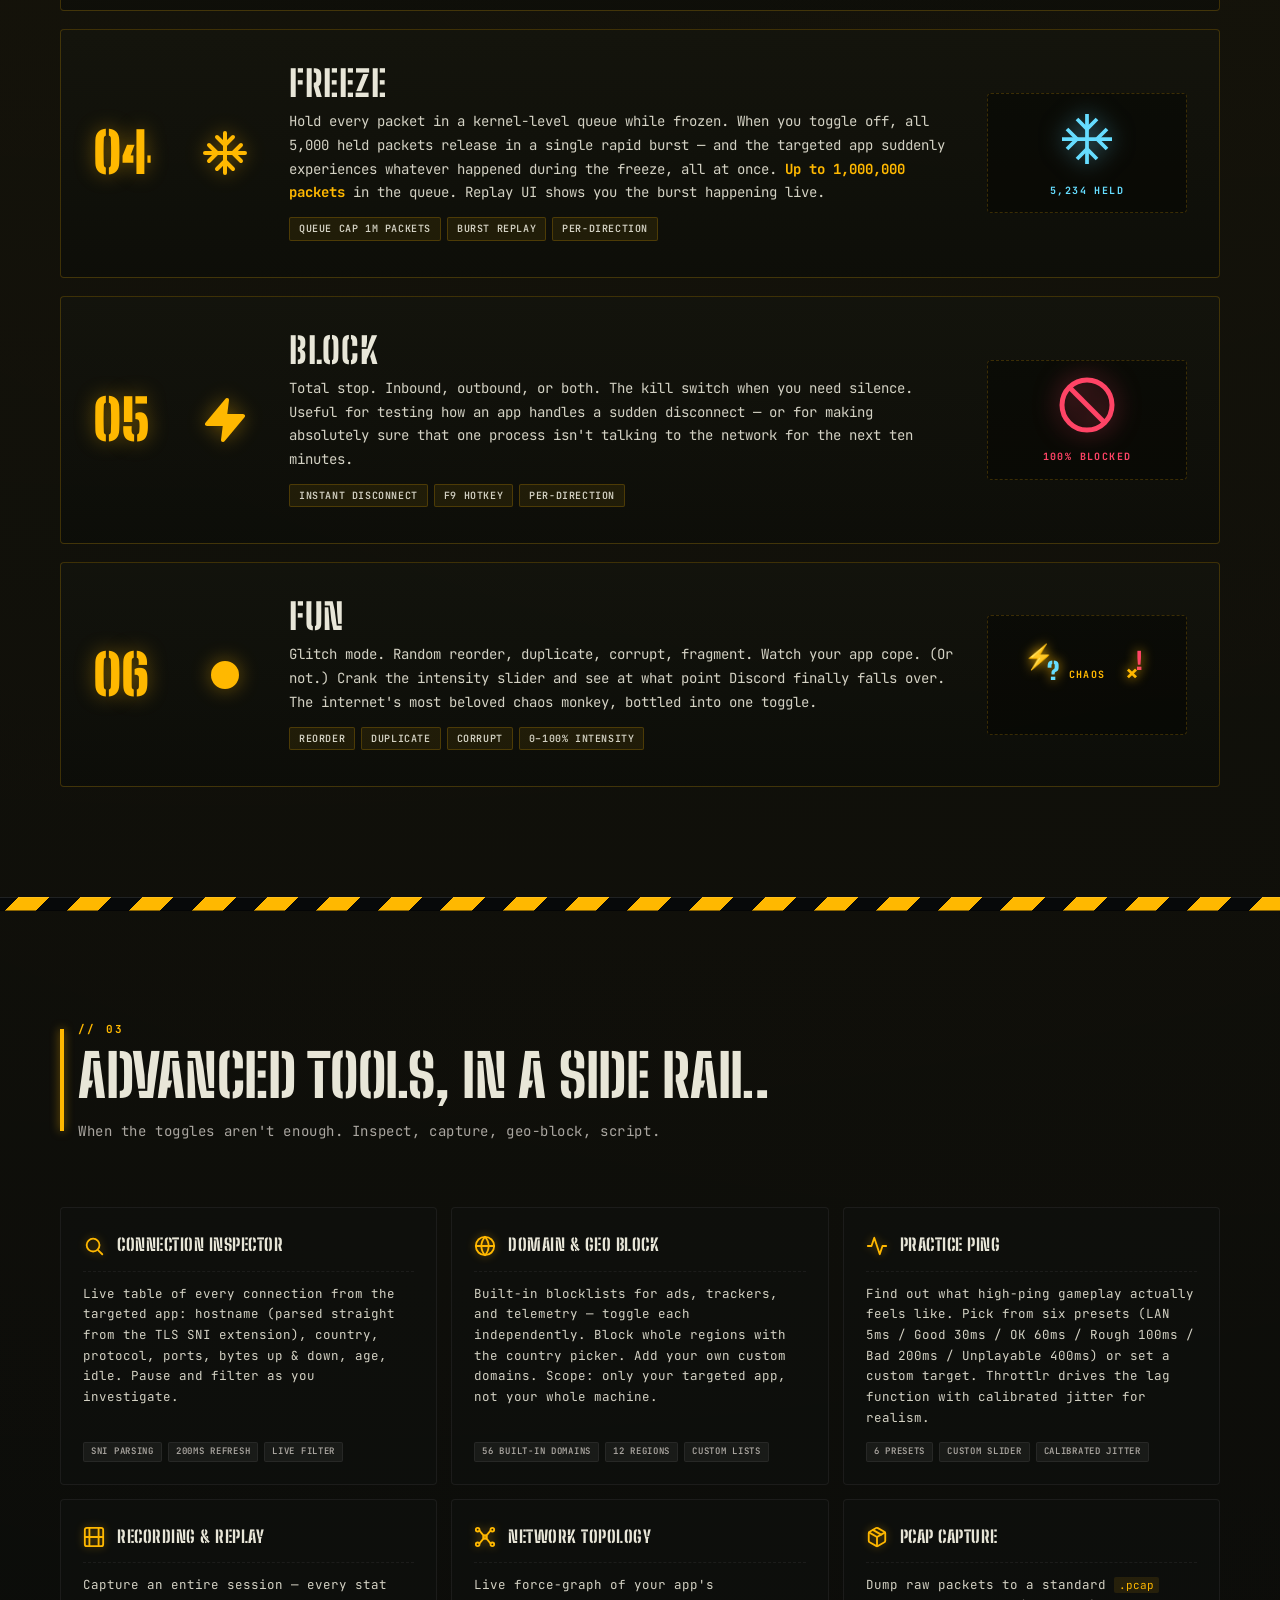
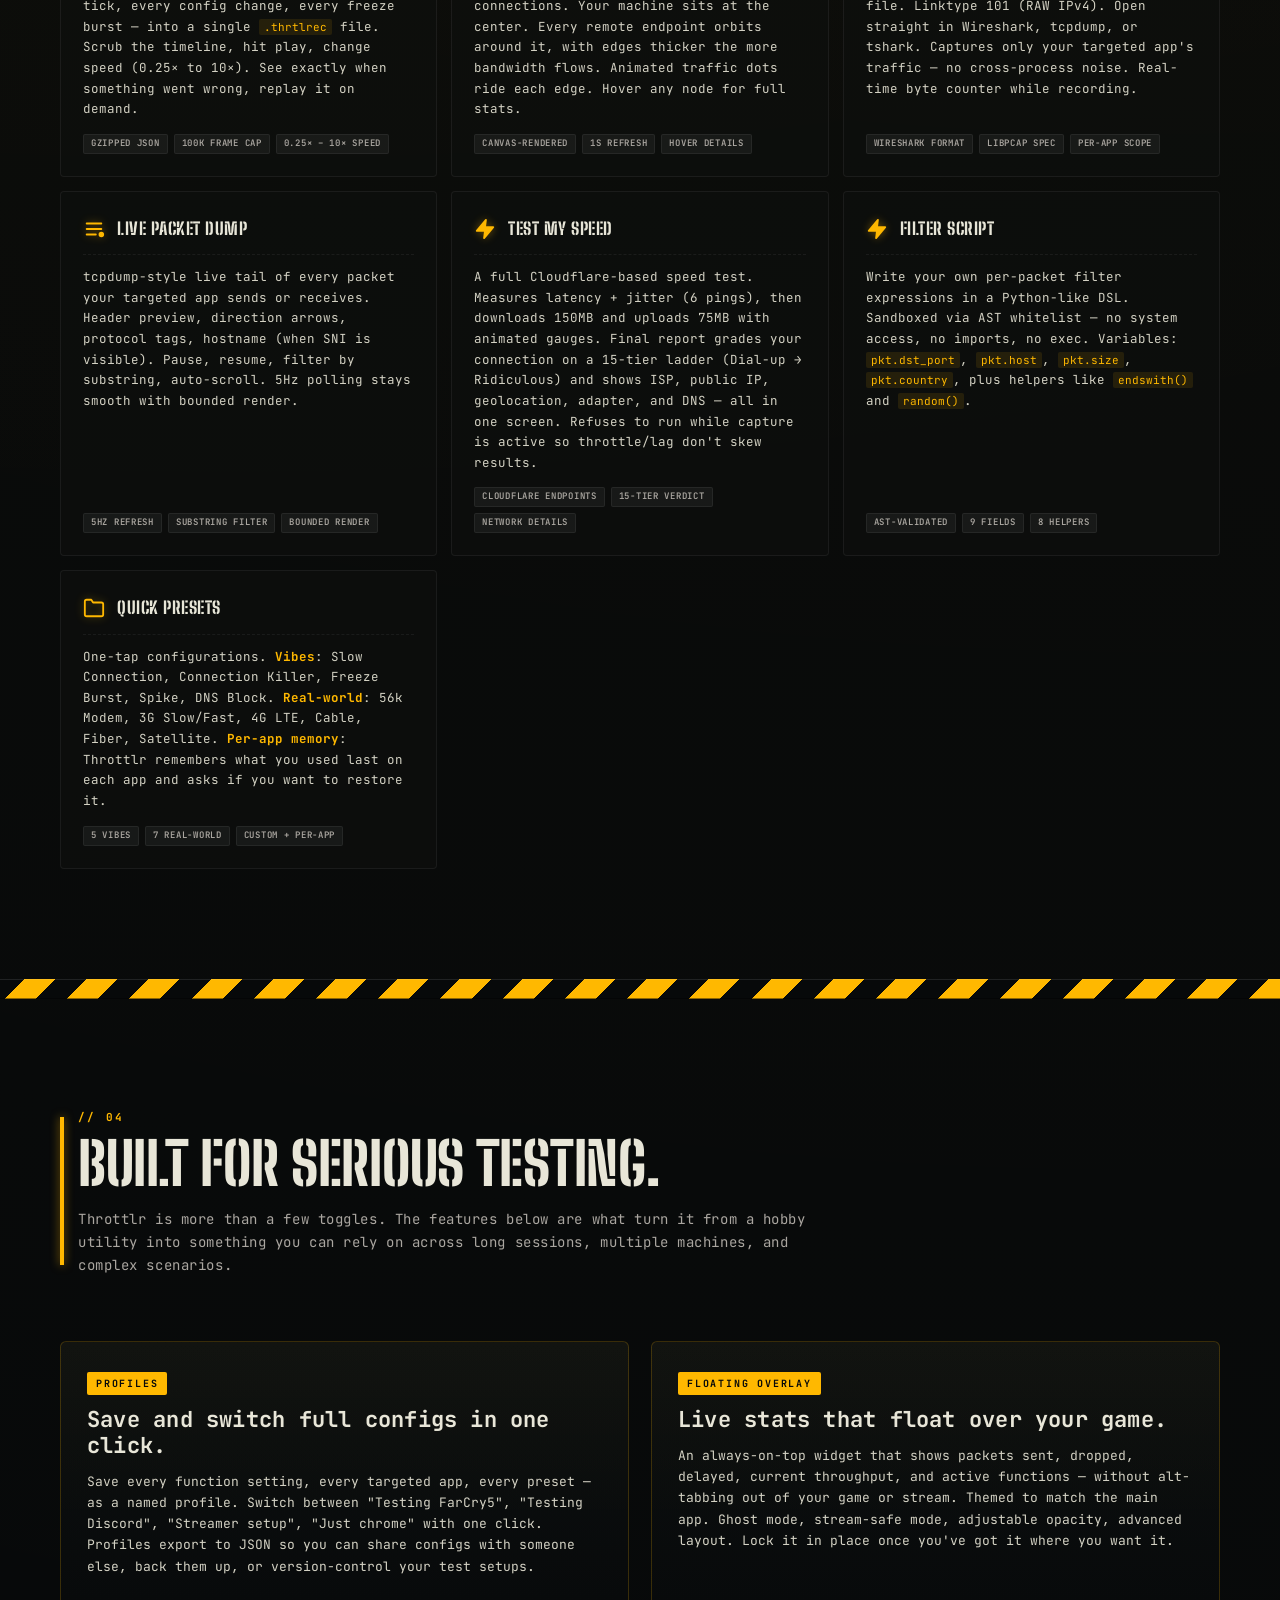
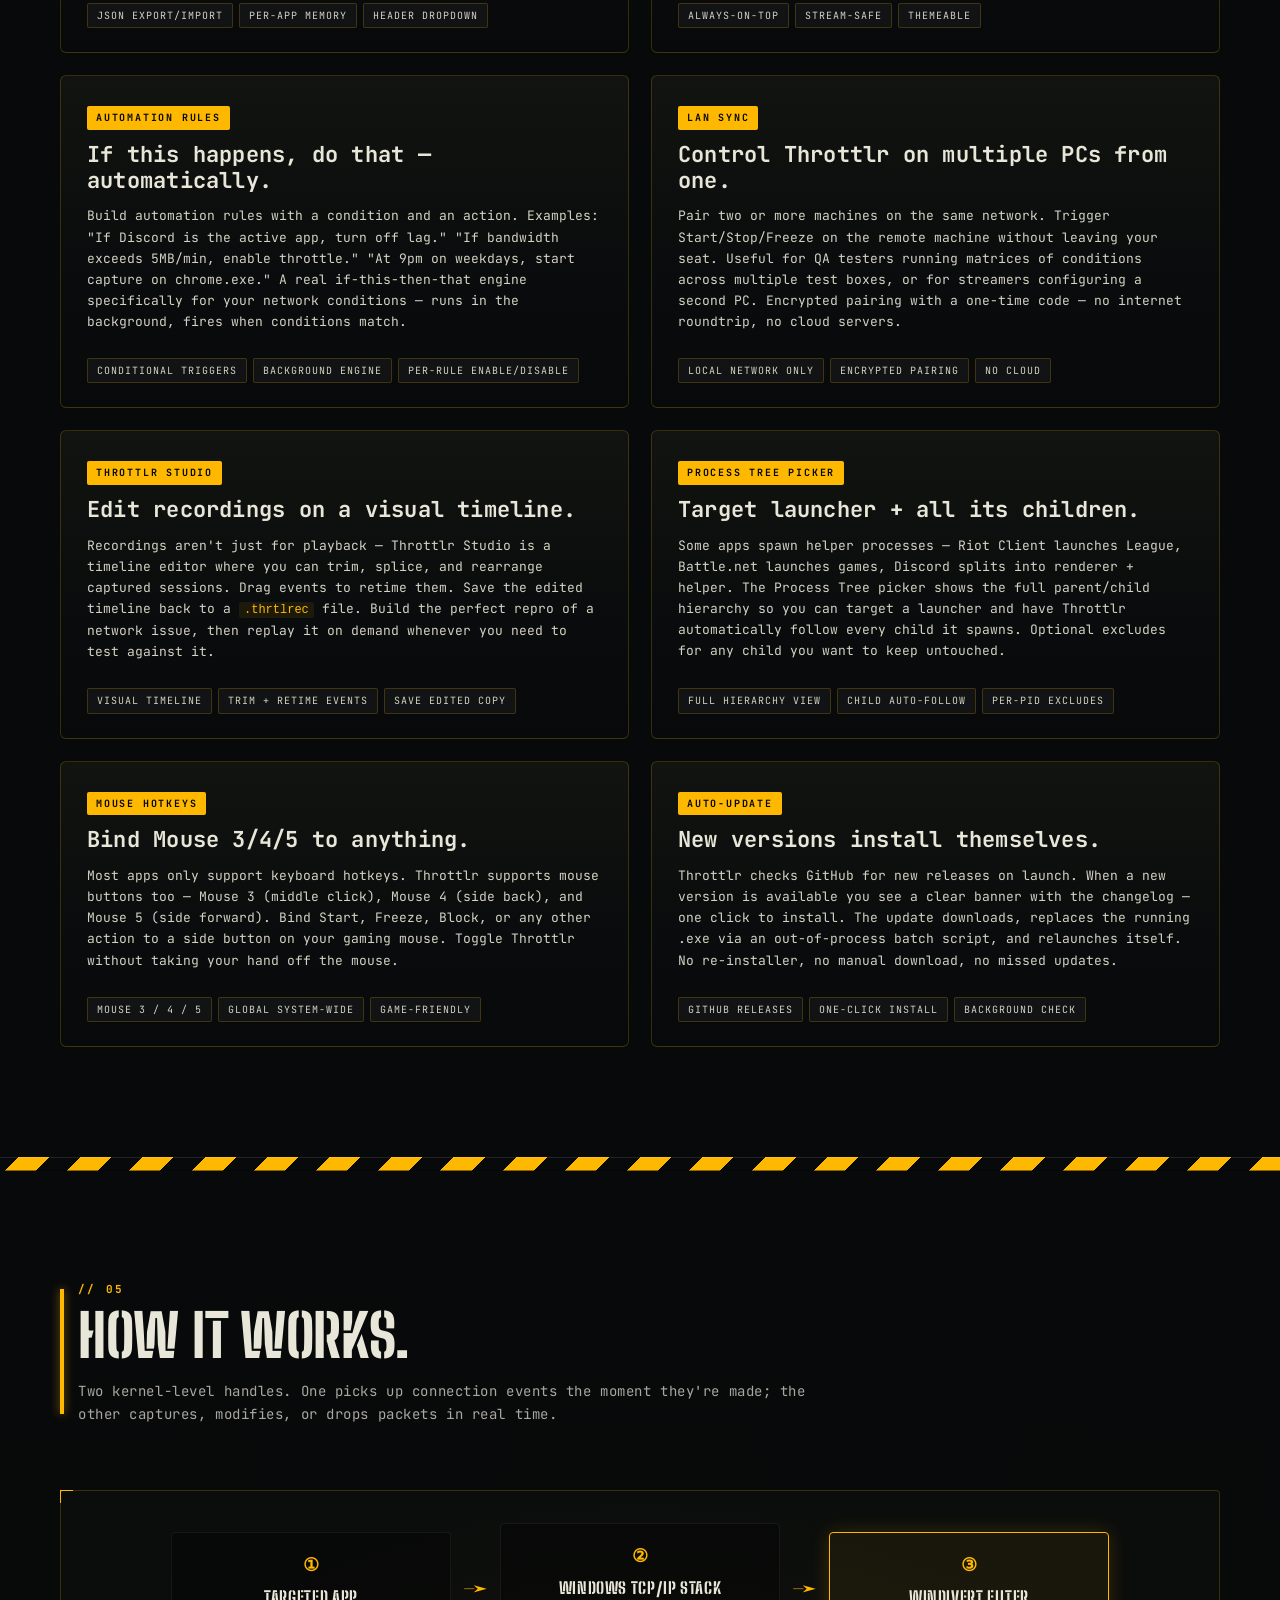
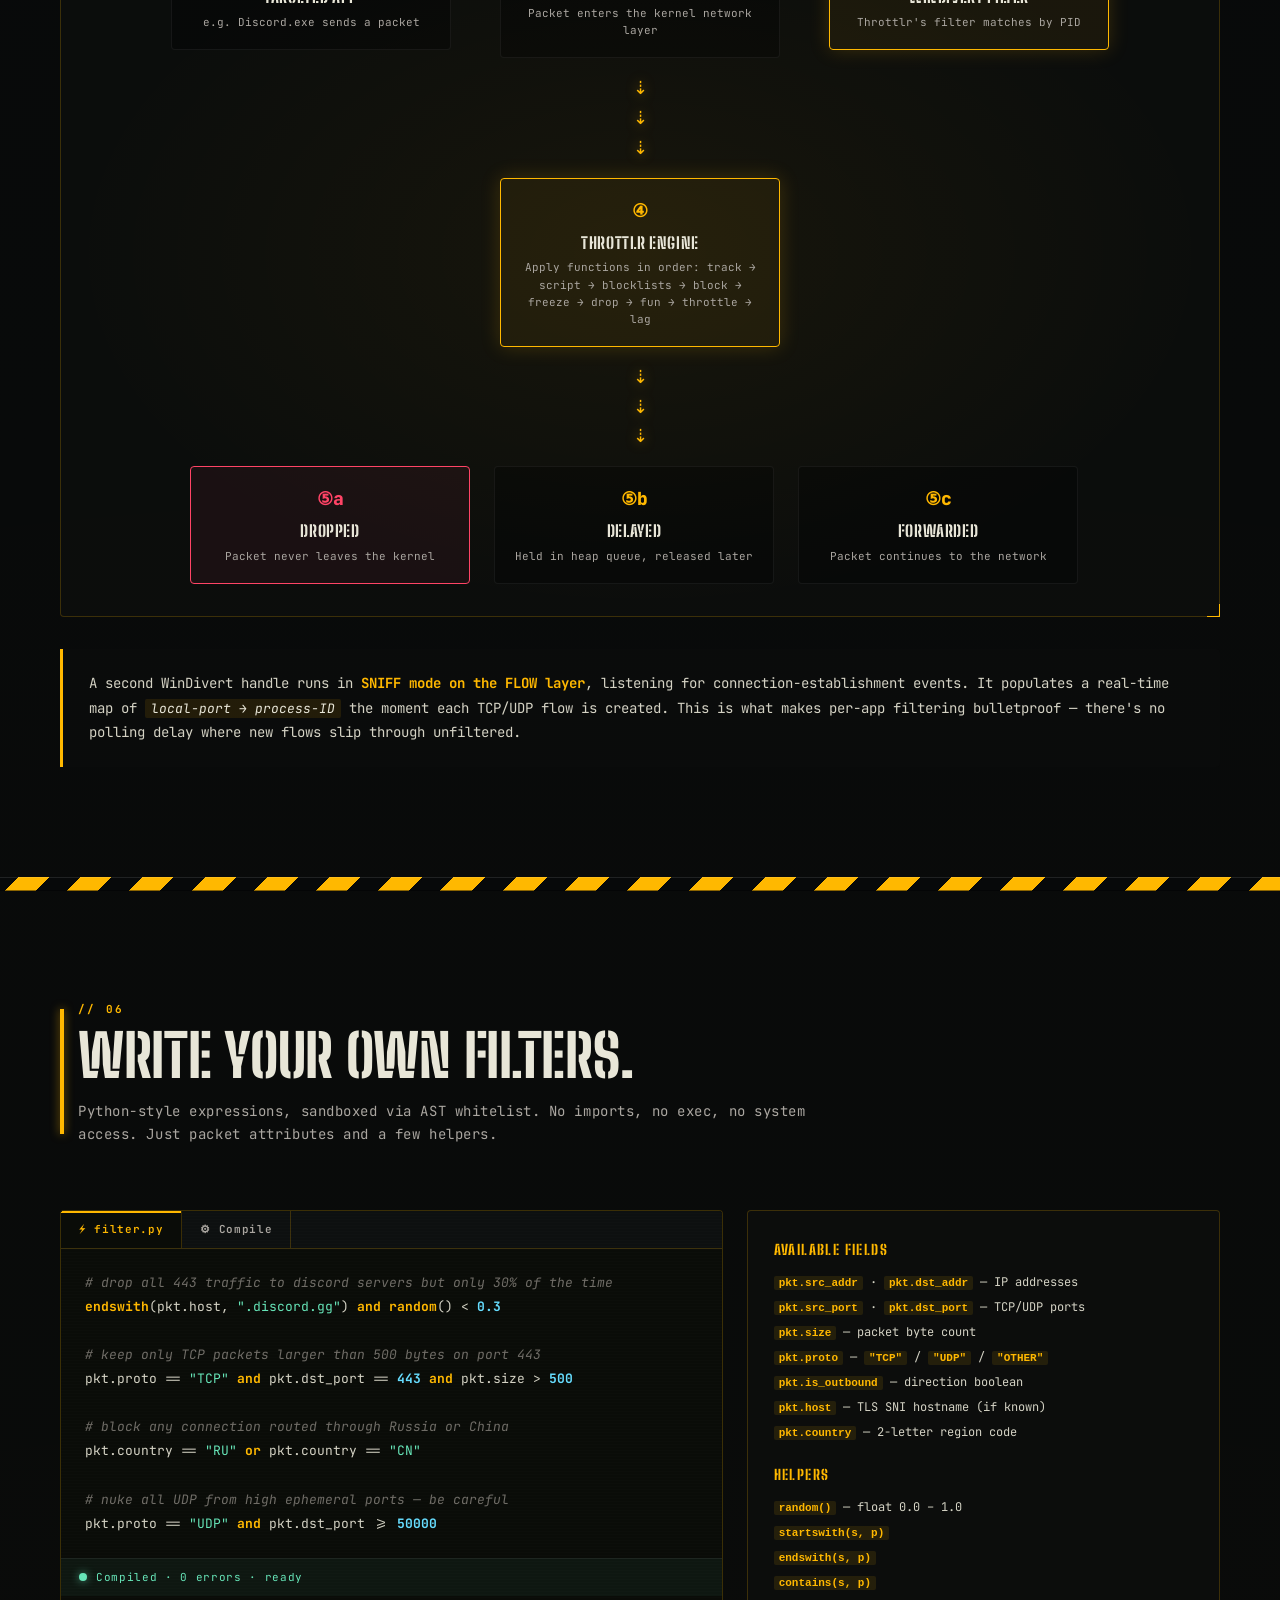
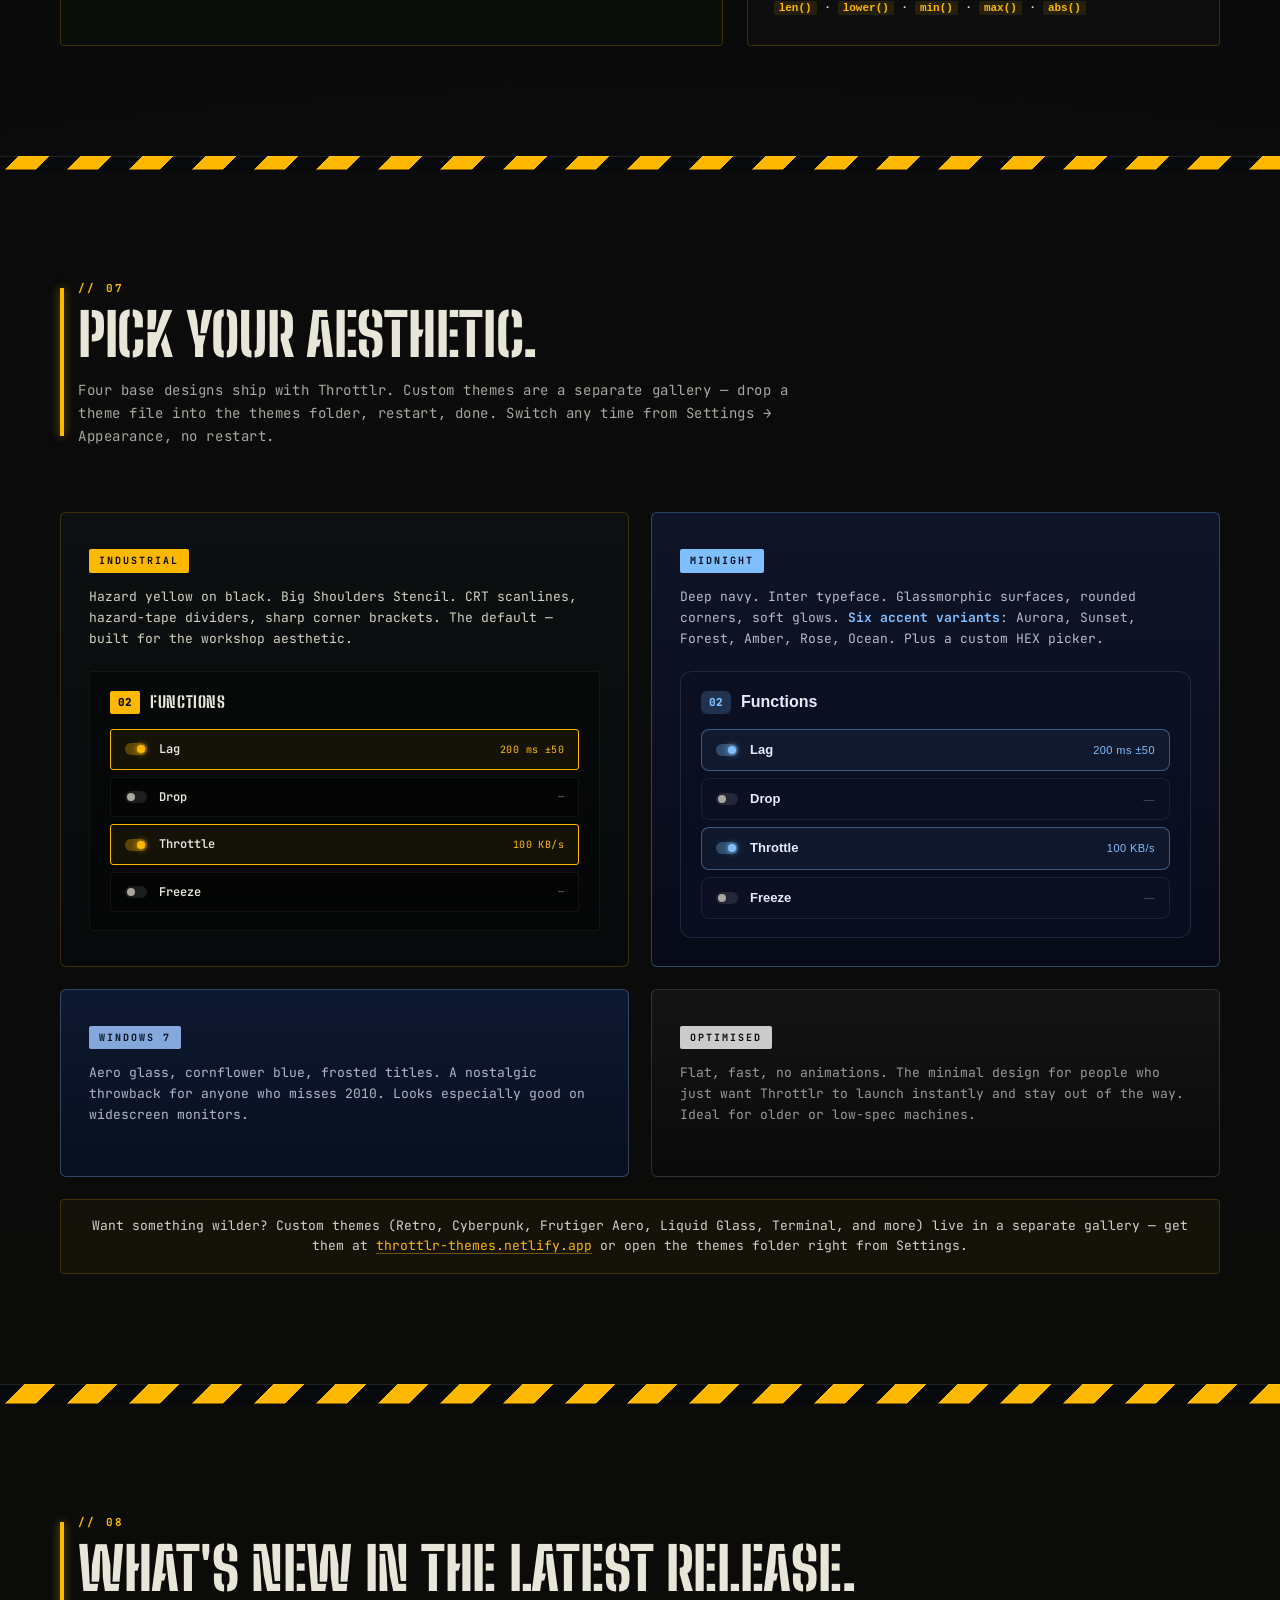
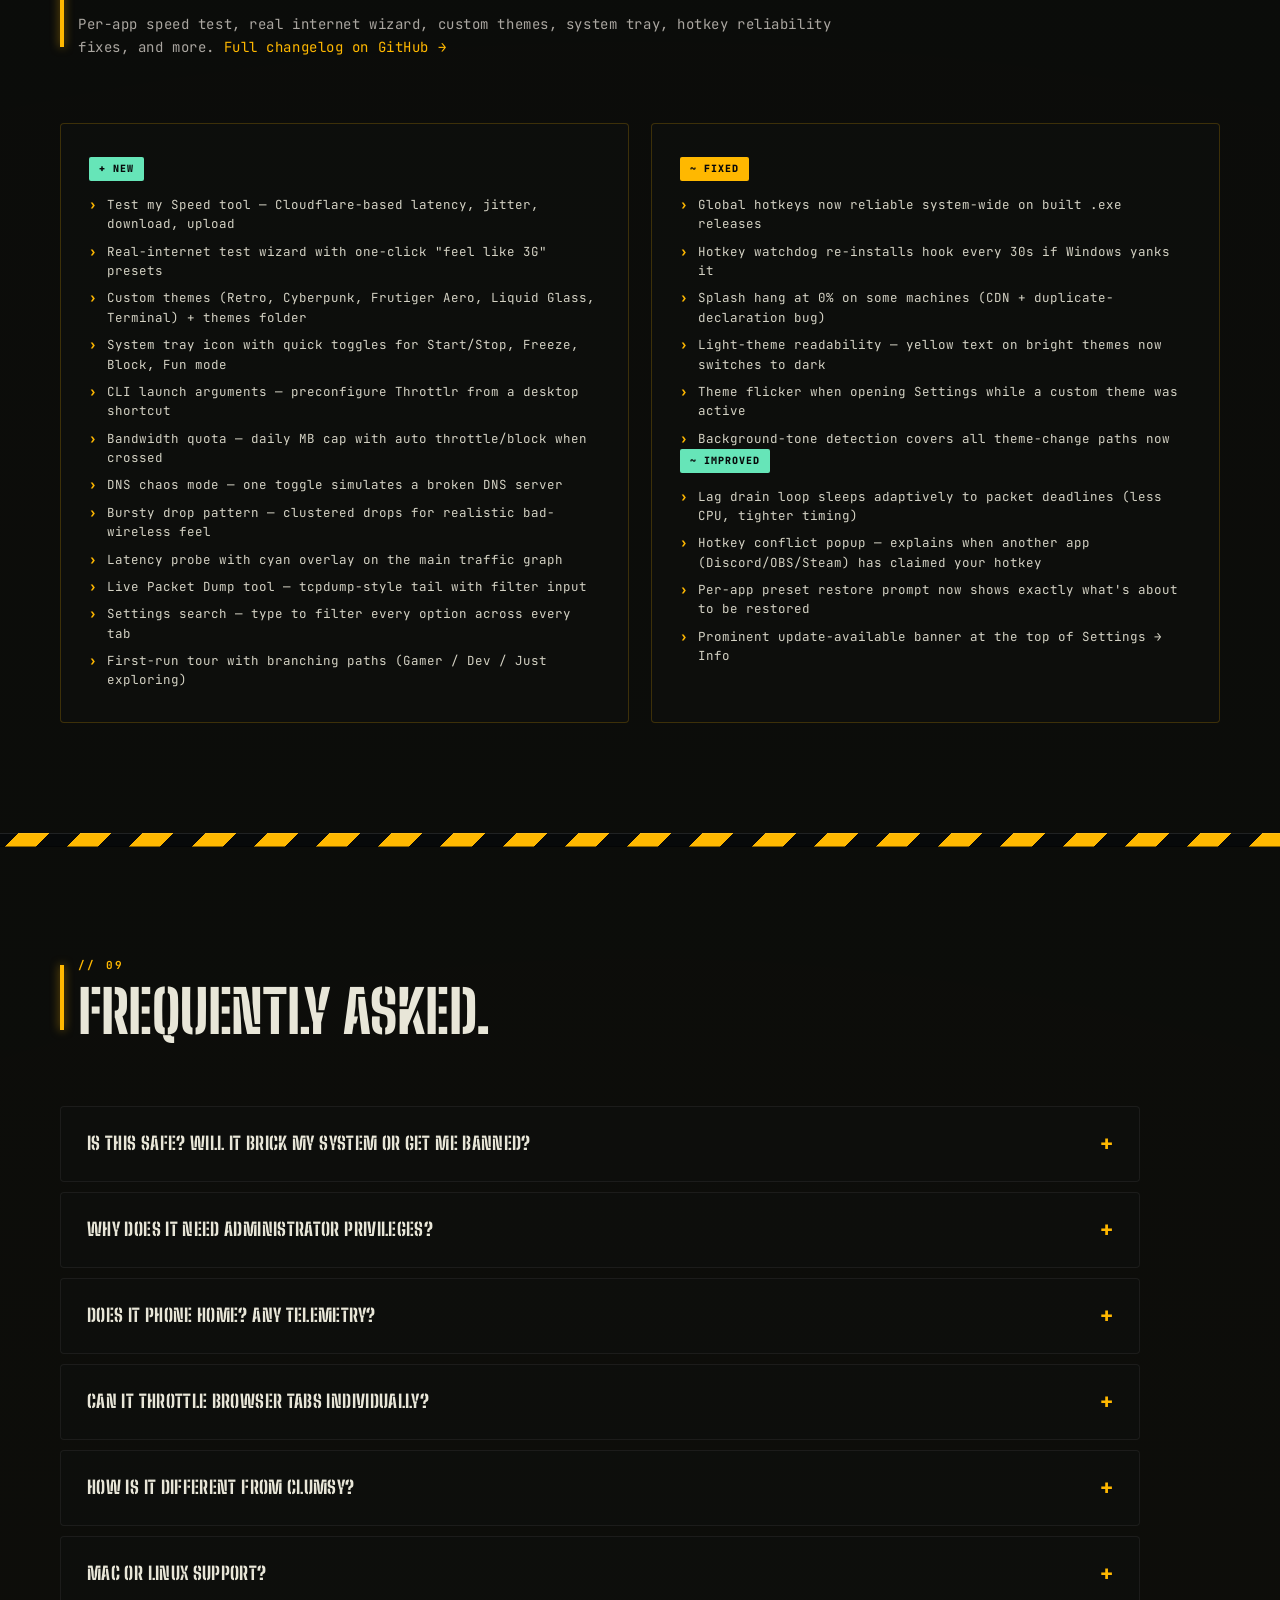
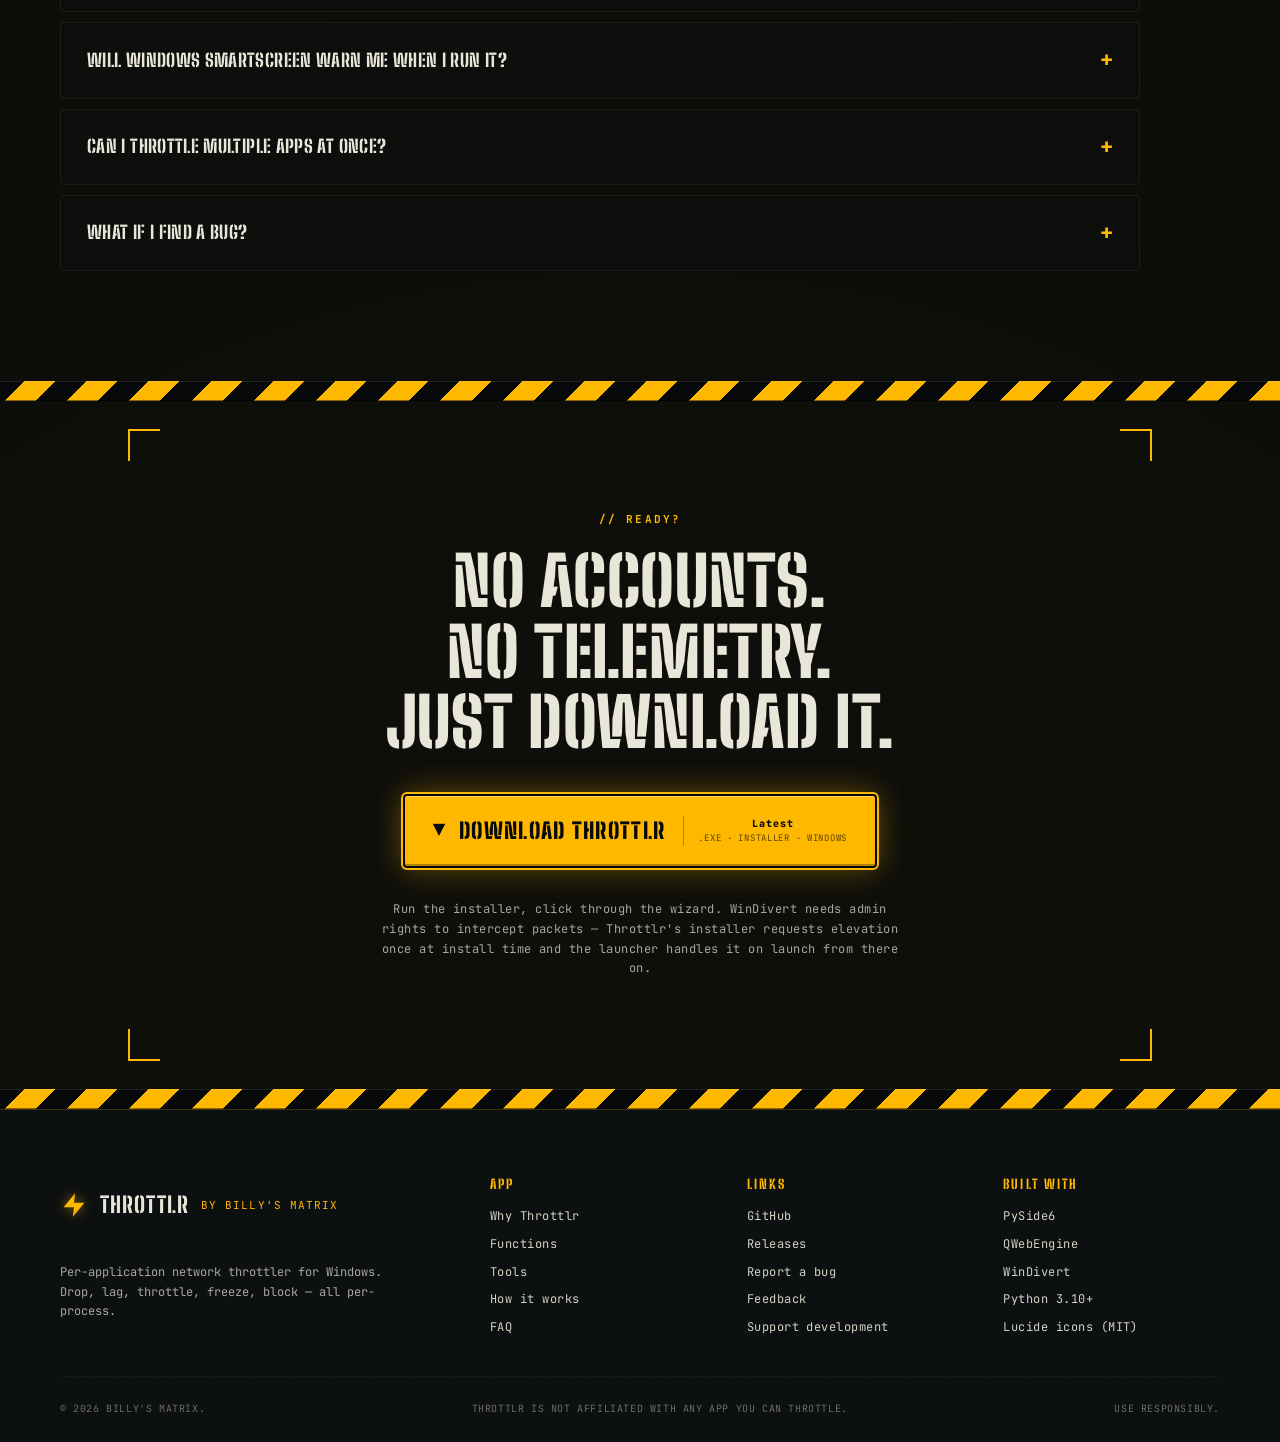
==== commit 57162639: "update" ====
--- a/index.html
+++ b/index.html
@@ -793,10 +793,10 @@
     <h2 class="section-title">What's new in <span data-auto-version>the latest release</span>.</h2>
     <p class="section-sub">Per-app speed test, real internet wizard, custom themes, system tray, hotkey reliability fixes, and more. <a href="https://github.com/BillysMatrix18/throttlr-releases/releases" target="_blank" rel="noopener">Full changelog on GitHub →</a></p>
   </div>
-  <div class="changelog">
+  <div class="changelog" data-cl-auto>
     <div class="cl-col reveal">
       <div class="cl-tag cl-tag-new">+ NEW</div>
-      <ul>
+      <ul id="cl-new-list">
         <li>Test my Speed tool — Cloudflare-based latency, jitter, download, upload</li>
         <li>Real-internet test wizard with one-click "feel like 3G" presets</li>
         <li>Custom themes (Retro, Cyberpunk, Frutiger Aero, Liquid Glass, Terminal) + themes folder</li>
@@ -813,7 +813,7 @@
     </div>
     <div class="cl-col reveal" style="--d: 0.1s">
       <div class="cl-tag cl-tag-fix">~ FIXED</div>
-      <ul>
+      <ul id="cl-fixed-list">
         <li>Global hotkeys now reliable system-wide on built .exe releases</li>
         <li>Hotkey watchdog re-installs hook every 30s if Windows yanks it</li>
         <li>Splash hang at 0% on some machines (CDN + duplicate-declaration bug)</li>
@@ -821,8 +821,8 @@
         <li>Theme flicker when opening Settings while a custom theme was active</li>
         <li>Background-tone detection covers all theme-change paths now</li>
       </ul>
-      <div class="cl-tag cl-tag-new">~ IMPROVED</div>
-      <ul>
+      <div class="cl-tag cl-tag-new" id="cl-improved-tag">~ IMPROVED</div>
+      <ul id="cl-improved-list">
         <li>Lag drain loop sleeps adaptively to packet deadlines (less CPU, tighter timing)</li>
         <li>Hotkey conflict popup — explains when another app (Discord/OBS/Steam) has claimed your hotkey</li>
         <li>Per-app preset restore prompt now shows exactly what's about to be restored</li>
@@ -904,13 +904,6 @@
   <p class="cta-note reveal" style="--d: 0.3s">
     Run the installer, click through the wizard. WinDivert needs admin rights to intercept packets — Throttlr's installer requests elevation once at install time and the launcher handles it on launch from there on.
   </p>
-  <div class="cta-secondary reveal" style="--d: 0.4s">
-    <a href="https://github.com/BillysMatrix18/throttlr-releases" target="_blank" rel="noopener">View on GitHub →</a>
-    <span class="cta-sep">·</span>
-    <a href="https://github.com/BillysMatrix18/throttlr-releases/releases" target="_blank" rel="noopener">All releases</a>
-    <span class="cta-sep">·</span>
-    <a href="#whatsnew">Changelog</a>
-  </div>
 </section>
 
 <div class="hazard-strip hazard-strip-thick"></div>
@@ -941,6 +934,7 @@
       <a href="https://github.com/BillysMatrix18/throttlr-releases" target="_blank" rel="noopener">GitHub</a>
       <a href="https://github.com/BillysMatrix18/throttlr-releases/releases" target="_blank" rel="noopener">Releases</a>
       <a href="https://github.com/BillysMatrix18/throttlr-releases/issues" target="_blank" rel="noopener">Report a bug</a>
+      <a href="feedback.html">Feedback</a>
       <a href="https://ko-fi.com/billysmatrix" target="_blank" rel="noopener">Support development</a>
     </div>
     <div class="footer-col">
--- a/style.css
+++ b/style.css
@@ -2371,3 +2371,290 @@
   color: var(--bone-2);
   text-transform: uppercase;
 }
+
+/* =====================================================================
+ * FEEDBACK PAGE
+ * Form fields styled to match the dark/hazard aesthetic of the rest of
+ * the site. Two-column layout on desktop (form + sidebar), stacks on
+ * narrow screens.
+ * ===================================================================== */
+
+.section-feedback {
+  padding-bottom: 80px;
+}
+
+.feedback-wrap {
+  display: grid;
+  grid-template-columns: minmax(0, 1.6fr) minmax(0, 1fr);
+  gap: 40px;
+  max-width: 1180px;
+  margin: 24px auto 0;
+  padding: 0 24px;
+}
+@media (max-width: 900px) {
+  .feedback-wrap { grid-template-columns: 1fr; gap: 28px; }
+}
+
+/* --- Form container --- */
+.feedback-form {
+  display: flex;
+  flex-direction: column;
+  gap: 22px;
+  padding: 28px;
+  background: linear-gradient(180deg, rgba(255,184,0,0.04), rgba(255,184,0,0));
+  border: 1px solid rgba(255,184,0,0.18);
+  border-radius: 10px;
+}
+
+/* Honeypot — invisible to humans, visible to crude bots that fill every field */
+.hp-field {
+  position: absolute;
+  left: -10000px;
+  top: auto;
+  width: 1px;
+  height: 1px;
+  overflow: hidden;
+}
+
+.ff-row { display: flex; gap: 16px; }
+.ff-row-2 > * { flex: 1 1 0; min-width: 0; }
+@media (max-width: 560px) {
+  .ff-row-2 { flex-direction: column; }
+}
+
+.ff-field { display: flex; flex-direction: column; gap: 7px; position: relative; }
+.ff-label {
+  font-family: 'JetBrains Mono', monospace;
+  font-size: 11px;
+  font-weight: 700;
+  letter-spacing: 0.12em;
+  text-transform: uppercase;
+  color: #ffb800;
+}
+.ff-label em {
+  font-style: normal;
+  font-weight: 400;
+  color: rgba(255,255,255,0.45);
+  letter-spacing: 0.06em;
+  margin-left: 6px;
+}
+
+.feedback-form input[type="text"],
+.feedback-form input[type="email"],
+.feedback-form textarea {
+  width: 100%;
+  background: #111;
+  color: #f5e8c8;
+  border: 1px solid rgba(255,184,0,0.25);
+  border-radius: 6px;
+  padding: 11px 13px;
+  font-family: 'JetBrains Mono', monospace;
+  font-size: 14px;
+  line-height: 1.5;
+  outline: none;
+  transition: border-color 0.18s ease, box-shadow 0.18s ease, background 0.18s ease;
+}
+.feedback-form textarea {
+  resize: vertical;
+  min-height: 160px;
+  font-family: 'JetBrains Mono', monospace;
+}
+.feedback-form input::placeholder,
+.feedback-form textarea::placeholder {
+  color: rgba(245,232,200,0.32);
+}
+.feedback-form input:focus,
+.feedback-form textarea:focus {
+  border-color: #ffb800;
+  box-shadow: 0 0 0 3px rgba(255,184,0,0.15);
+  background: #161616;
+}
+
+/* Live character counter under the textarea */
+.ff-count {
+  position: absolute;
+  right: 6px;
+  bottom: 8px;
+  font-family: 'JetBrains Mono', monospace;
+  font-size: 10.5px;
+  color: rgba(255,255,255,0.35);
+  pointer-events: none;
+}
+
+/* --- Pill radio group for feedback type --- */
+.ff-pill-group {
+  display: flex;
+  gap: 10px;
+  flex-wrap: wrap;
+}
+.ff-pill {
+  position: relative;
+  cursor: pointer;
+  user-select: none;
+}
+.ff-pill input { position: absolute; opacity: 0; pointer-events: none; }
+.ff-pill > span {
+  display: inline-flex;
+  align-items: center;
+  gap: 8px;
+  padding: 9px 14px;
+  background: #111;
+  border: 1px solid rgba(255,184,0,0.25);
+  border-radius: 999px;
+  color: rgba(245,232,200,0.8);
+  font-family: 'JetBrains Mono', monospace;
+  font-size: 13px;
+  font-weight: 600;
+  letter-spacing: 0.02em;
+  transition: all 0.16s ease;
+}
+.ff-pill:hover > span {
+  border-color: rgba(255,184,0,0.55);
+  color: #f5e8c8;
+}
+.ff-pill input:checked + span {
+  background: rgba(255,184,0,0.16);
+  border-color: #ffb800;
+  color: #ffb800;
+  box-shadow: 0 0 0 2px rgba(255,184,0,0.12);
+}
+.ff-pill-dot {
+  width: 8px; height: 8px; border-radius: 50%;
+  background: currentColor;
+  box-shadow: 0 0 8px currentColor;
+  opacity: 0.85;
+}
+.ff-pill-dot.bug     { color: #ff4d6a; }
+.ff-pill-dot.feature { color: #66d9ef; }
+.ff-pill-dot.general { color: #a0e76c; }
+
+/* --- Actions row --- */
+.ff-actions {
+  display: flex;
+  align-items: center;
+  gap: 18px;
+  margin-top: 8px;
+  flex-wrap: wrap;
+}
+.ff-status {
+  font-family: 'JetBrains Mono', monospace;
+  font-size: 12.5px;
+  color: rgba(255,255,255,0.6);
+}
+.ff-status.err { color: #ff6b81; }
+.ff-status.ok  { color: #a0e76c; }
+
+/* Busy state on the submit button while in flight */
+#ff-submit.busy {
+  opacity: 0.7;
+  cursor: progress;
+}
+#ff-submit.busy .btn-hazard-text::after {
+  content: " …";
+}
+
+/* --- Sidebar --- */
+.feedback-side {
+  align-self: start;
+  padding: 24px;
+  background: rgba(20,20,20,0.5);
+  border: 1px solid rgba(255,255,255,0.07);
+  border-left: 3px solid #ffb800;
+  border-radius: 6px;
+}
+.feedback-side h3 {
+  margin: 0 0 8px;
+  font-family: 'Big Shoulders Stencil', sans-serif;
+  font-size: 18px;
+  font-weight: 800;
+  letter-spacing: 0.04em;
+  color: #ffb800;
+  text-transform: uppercase;
+}
+.feedback-side h3:not(:first-child) {
+  margin-top: 22px;
+}
+.feedback-side p {
+  margin: 0;
+  font-size: 13.5px;
+  line-height: 1.65;
+  color: rgba(245,232,200,0.78);
+}
+.feedback-side-link {
+  display: inline-block;
+  margin-top: 14px;
+  font-family: 'JetBrains Mono', monospace;
+  font-size: 12.5px;
+  font-weight: 700;
+  color: #ffb800;
+  text-decoration: none;
+  border-bottom: 1px solid rgba(255,184,0,0.4);
+  padding-bottom: 1px;
+  transition: border-color 0.18s ease, color 0.18s ease;
+}
+.feedback-side-link:hover {
+  color: #ffd970;
+  border-bottom-color: #ffd970;
+}
+
+/* =====================================================================
+ * THANK-YOU PAGE
+ * ===================================================================== */
+.section-thanks {
+  display: flex;
+  align-items: center;
+  justify-content: center;
+  min-height: calc(100vh - 200px);
+  padding: 40px 24px;
+}
+.thanks-card {
+  max-width: 560px;
+  width: 100%;
+  text-align: center;
+  padding: 48px 32px;
+  background: linear-gradient(180deg, rgba(255,184,0,0.04), rgba(0,0,0,0));
+  border: 1px solid rgba(255,184,0,0.20);
+  border-radius: 10px;
+  position: relative;
+}
+.thanks-bolt {
+  display: inline-flex;
+  align-items: center;
+  justify-content: center;
+  width: 84px; height: 84px;
+  margin-bottom: 18px;
+  border-radius: 50%;
+  background: rgba(160, 231, 108, 0.12);
+  color: #a0e76c;
+  box-shadow: 0 0 0 1px rgba(160,231,108,0.35), 0 0 36px rgba(160,231,108,0.25);
+}
+.section-thanks .section-num {
+  display: inline-block;
+  margin-bottom: 8px;
+  color: #a0e76c;
+}
+.section-thanks .section-title {
+  margin: 4px 0 16px;
+}
+.thanks-body {
+  font-size: 15px;
+  line-height: 1.65;
+  color: rgba(245,232,200,0.82);
+  margin: 0 0 28px;
+}
+.thanks-actions {
+  display: flex;
+  align-items: center;
+  justify-content: center;
+  gap: 24px;
+  flex-wrap: wrap;
+}
+.thanks-secondary {
+  font-family: 'JetBrains Mono', monospace;
+  font-size: 13px;
+  font-weight: 700;
+  color: rgba(245,232,200,0.6);
+  text-decoration: none;
+  transition: color 0.18s ease;
+}
+.thanks-secondary:hover { color: #ffb800; }
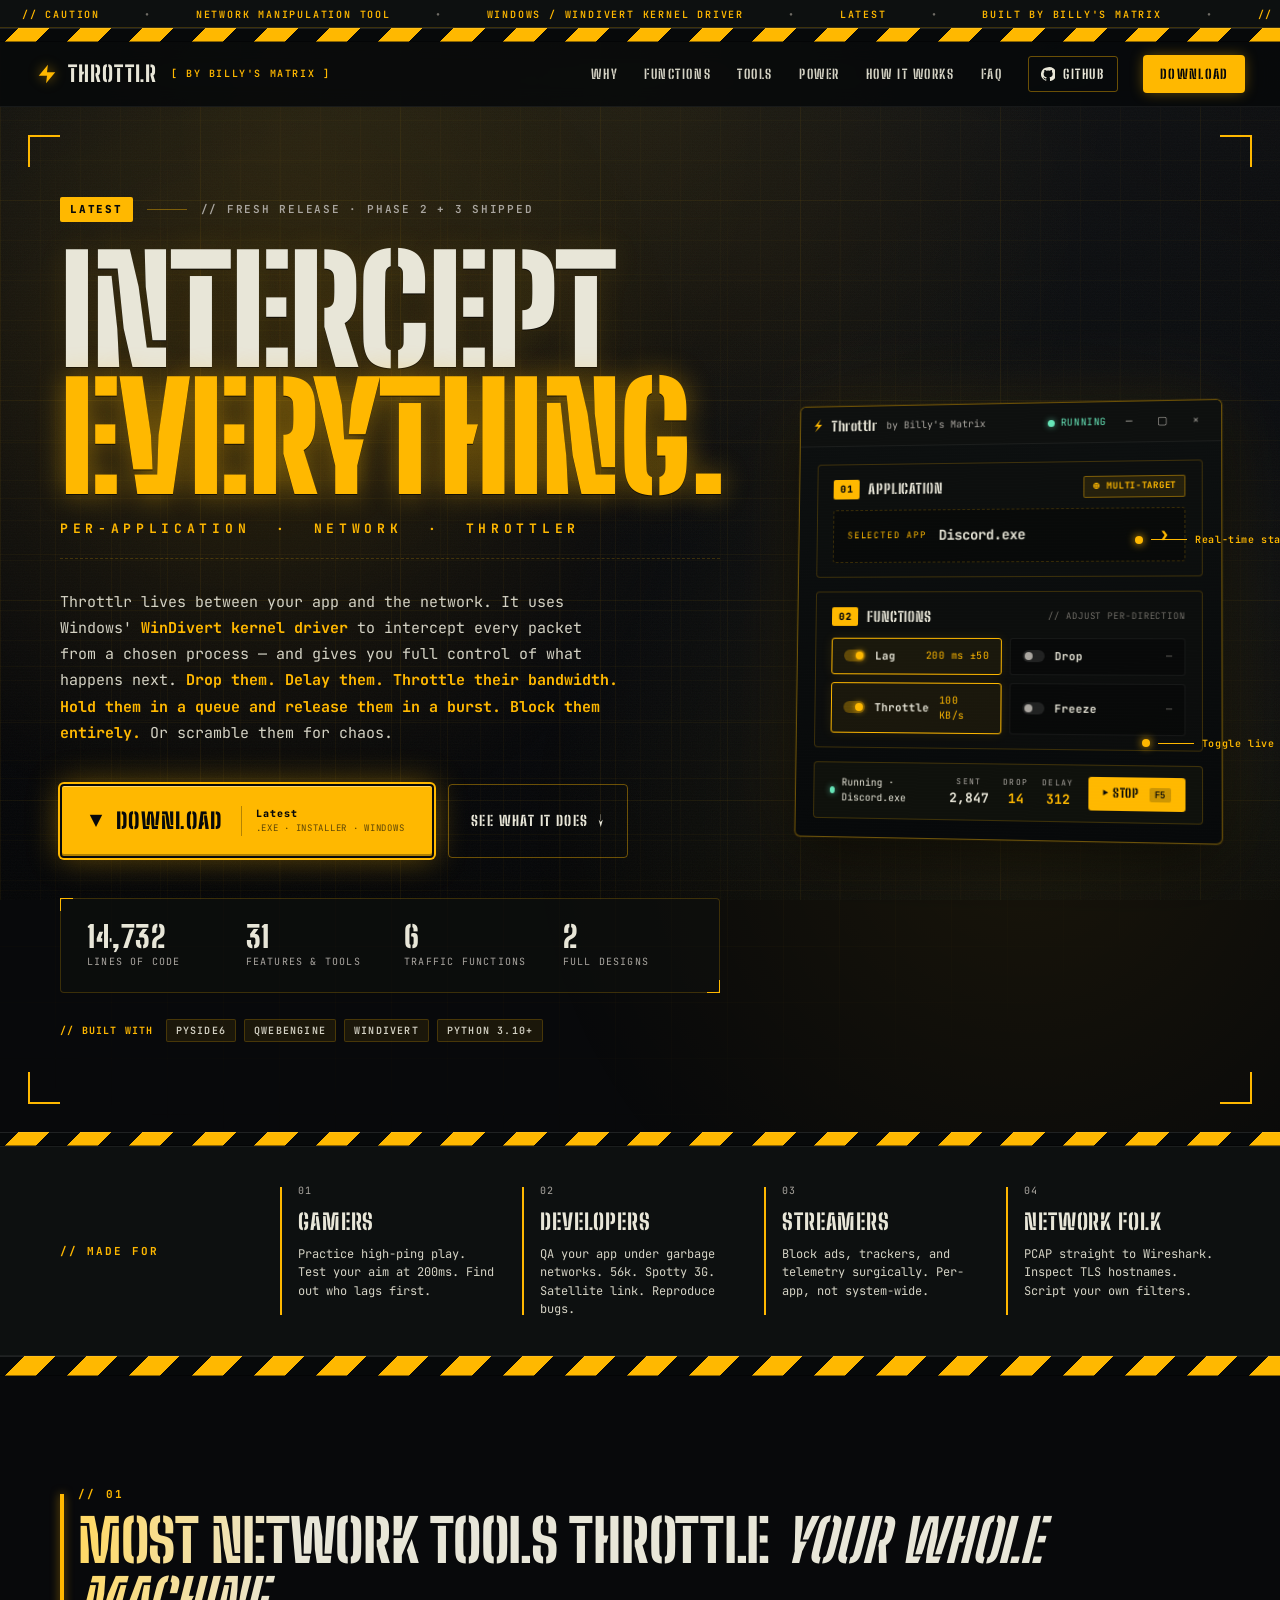
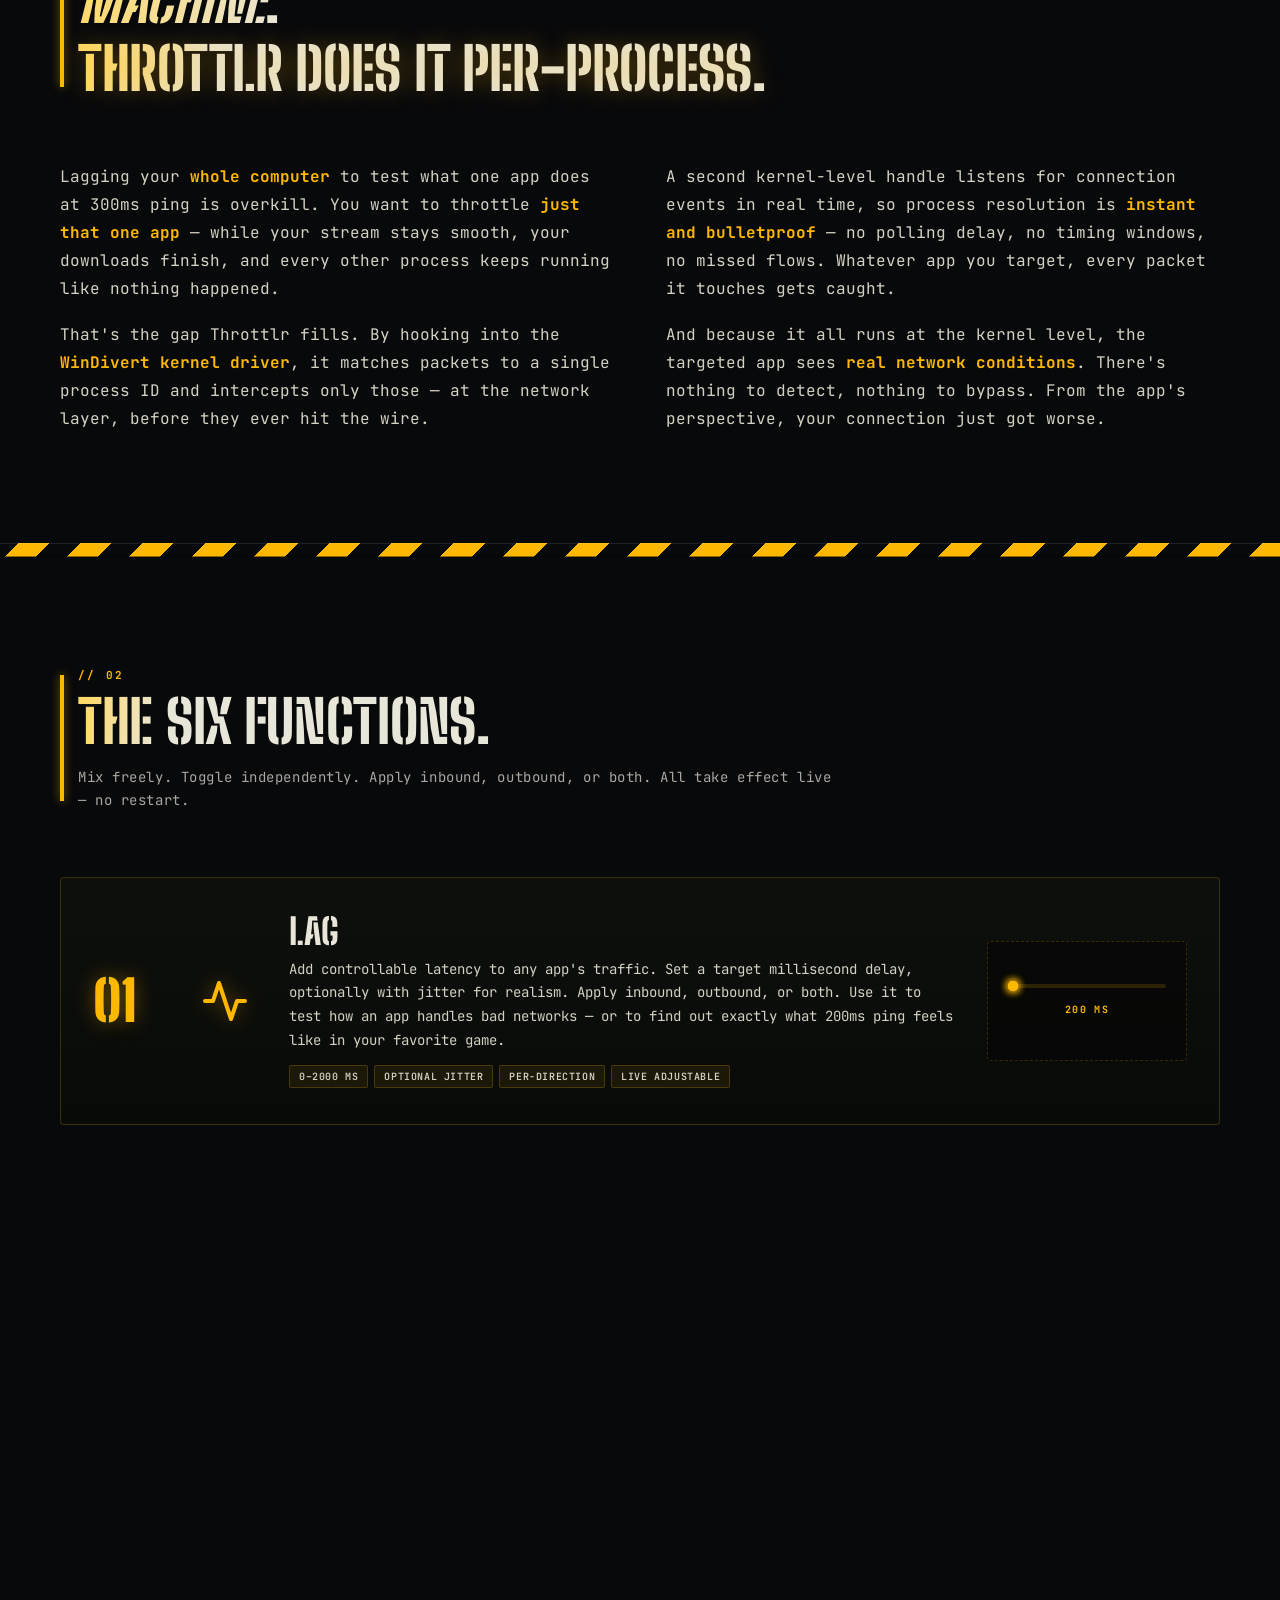
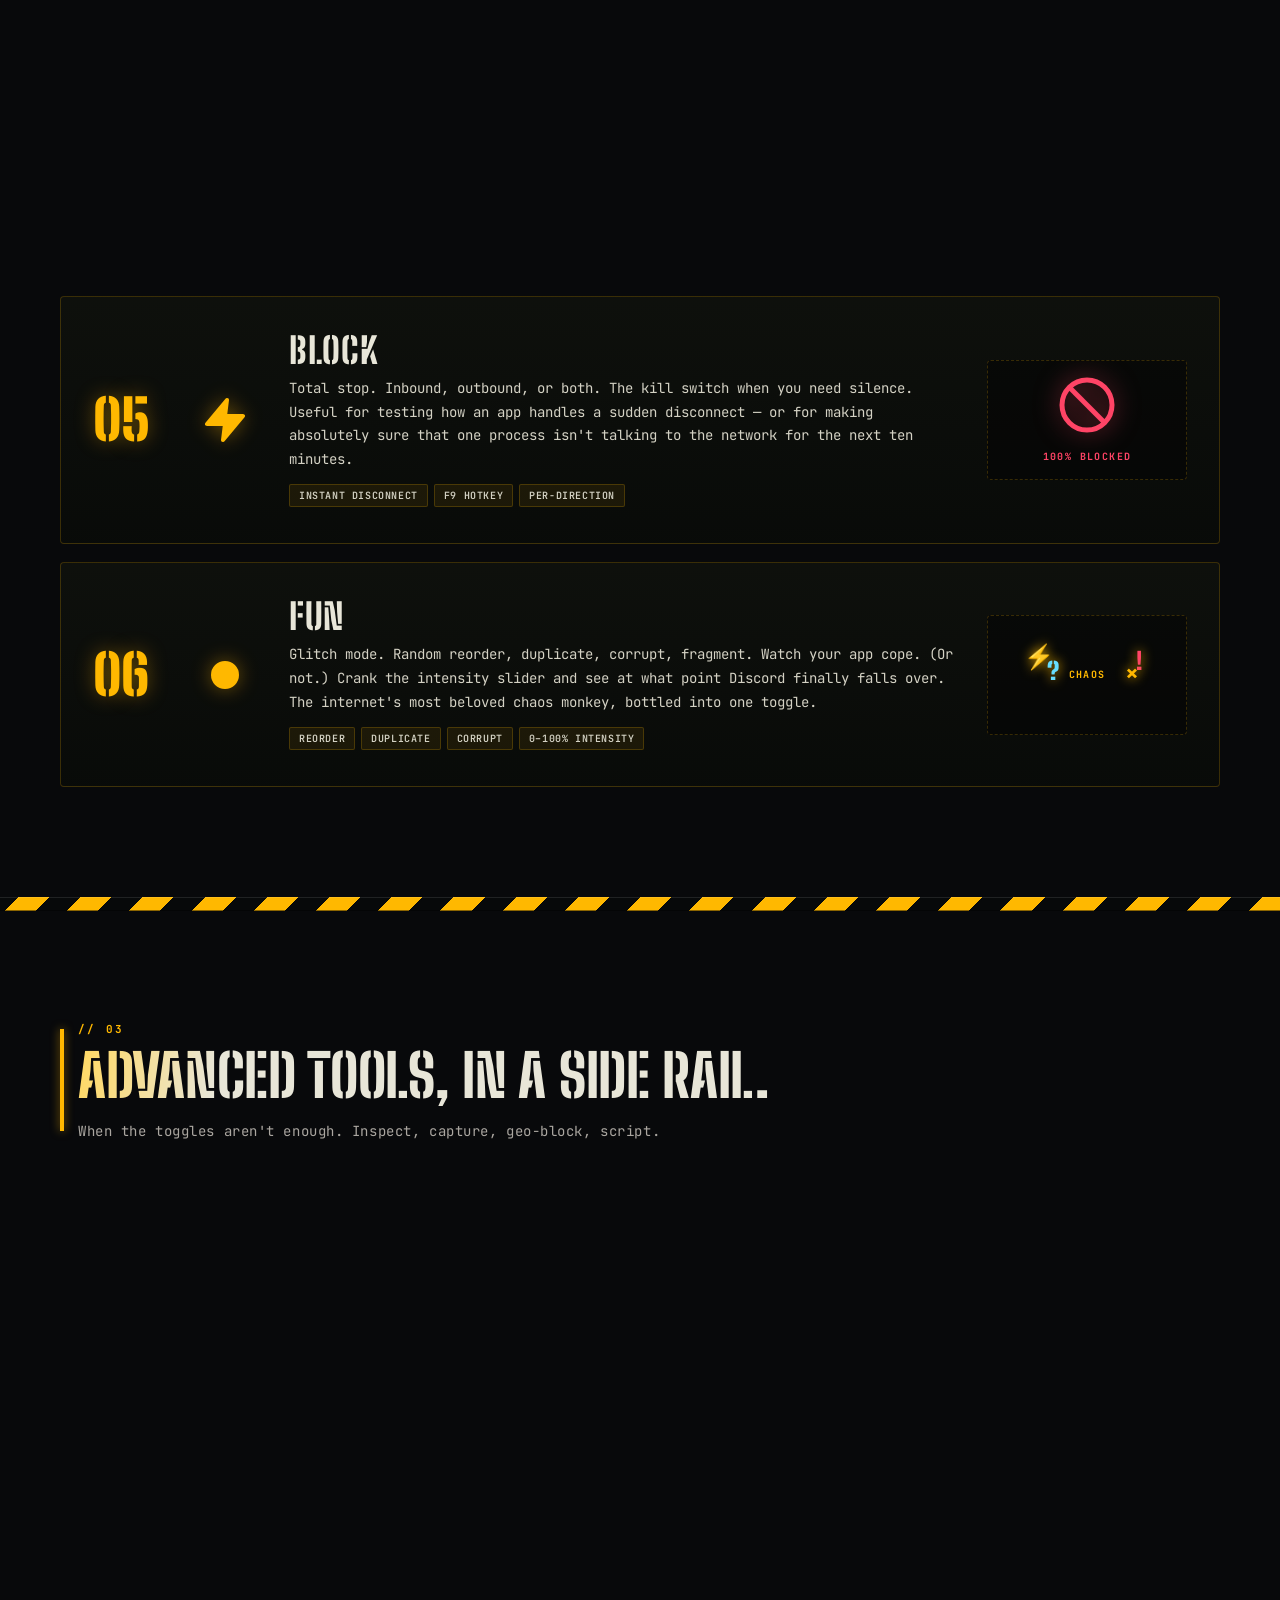
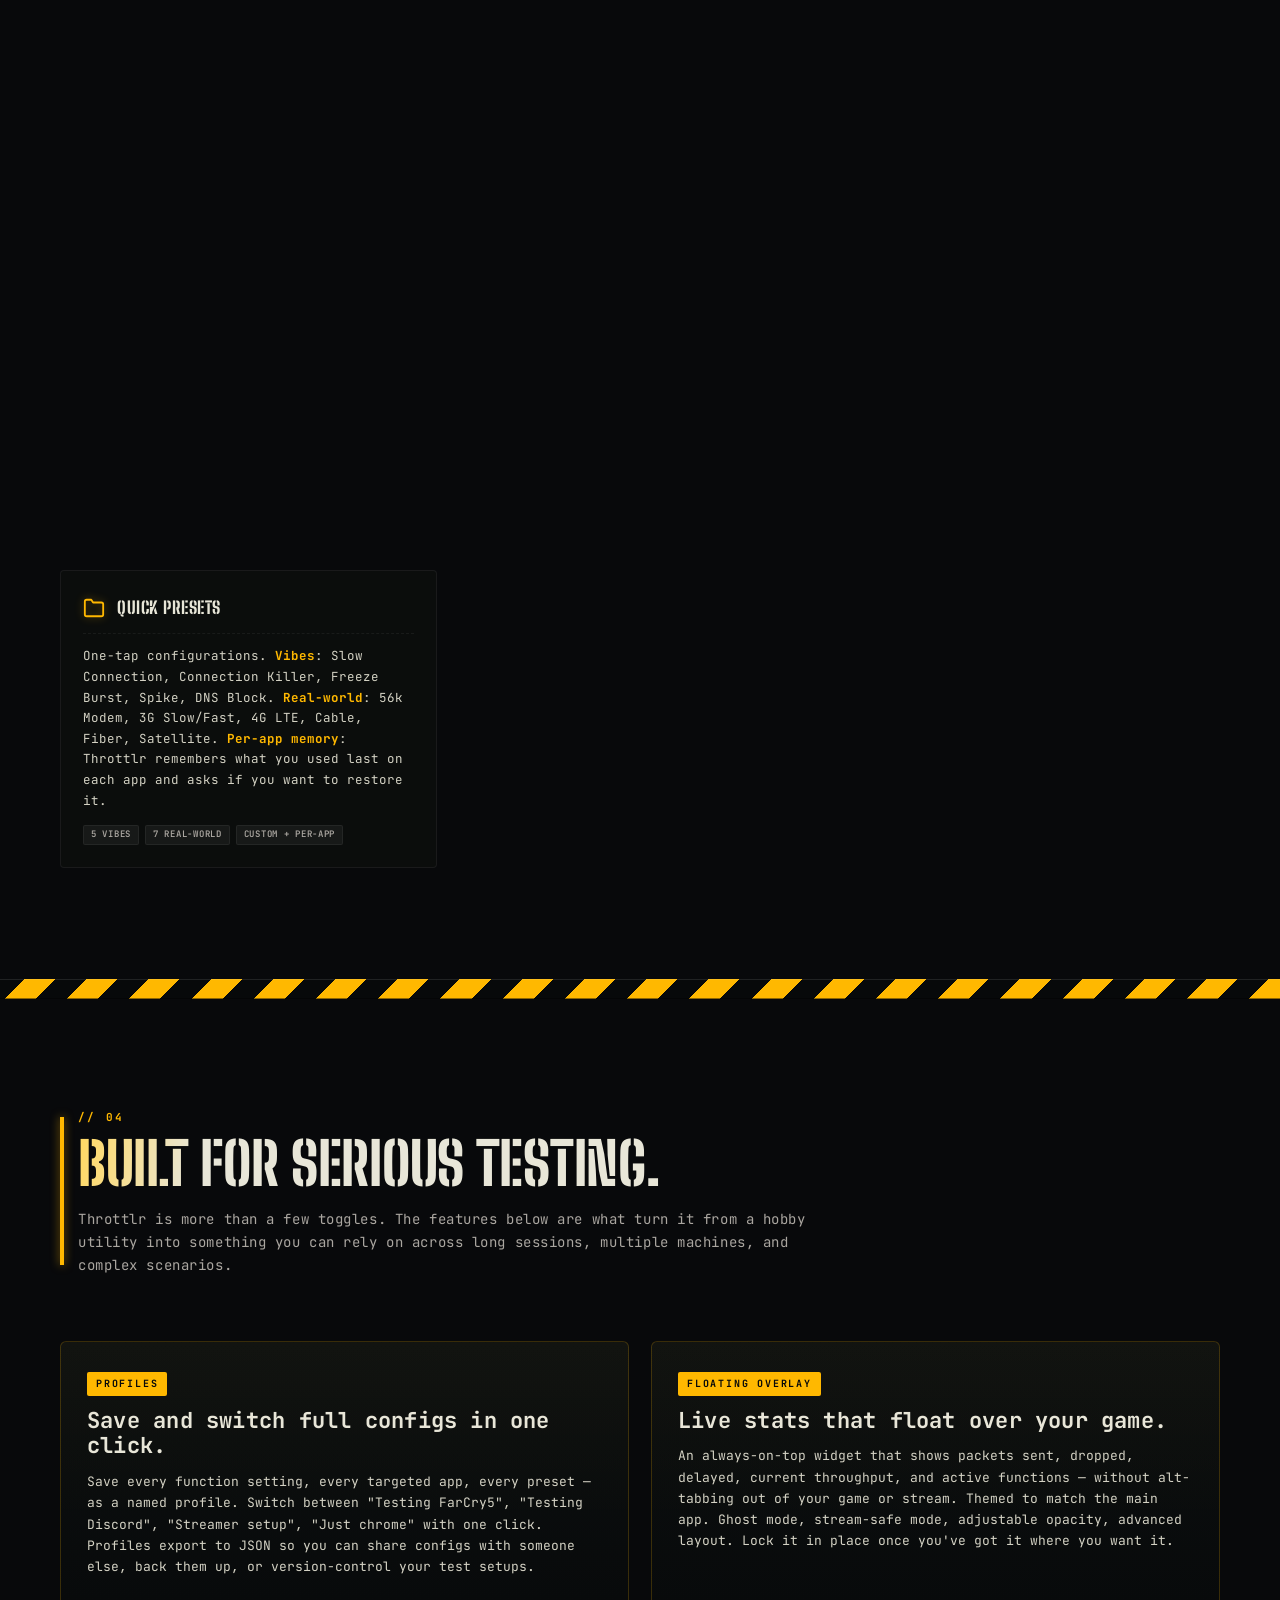
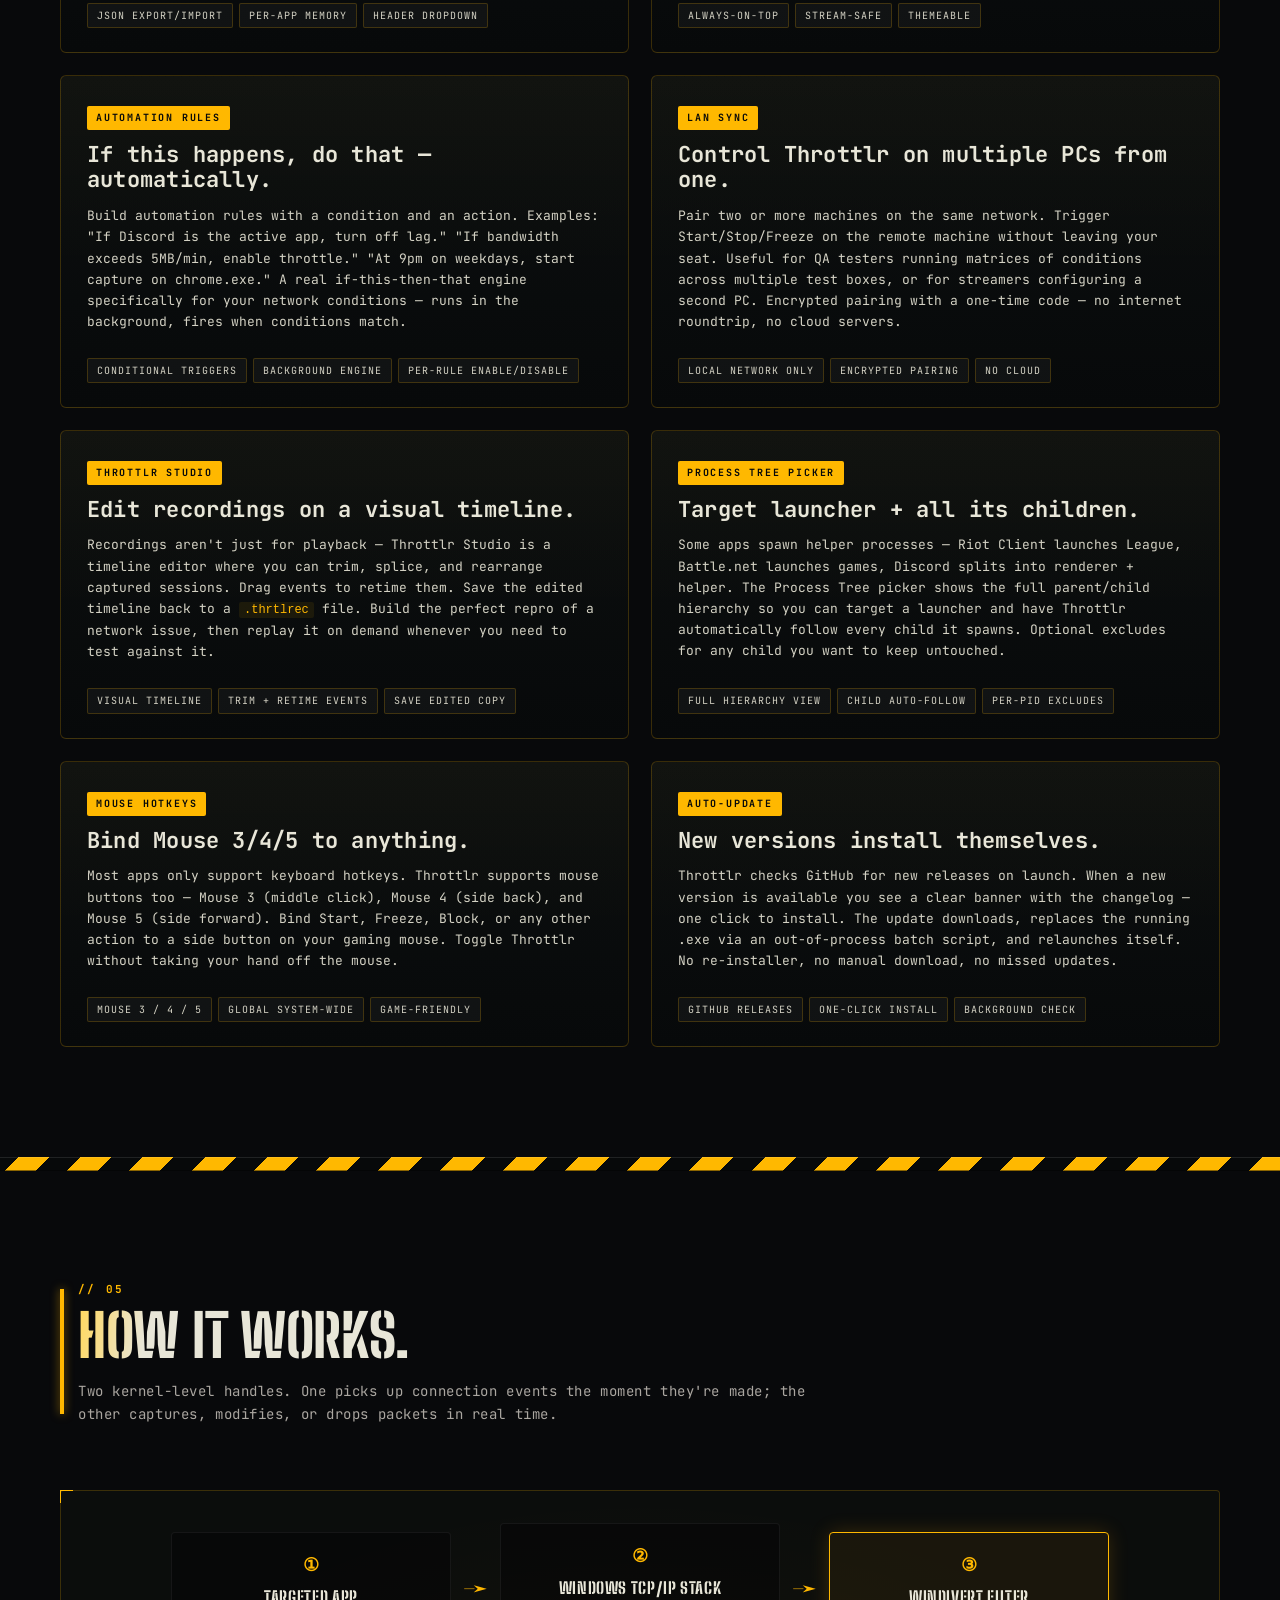
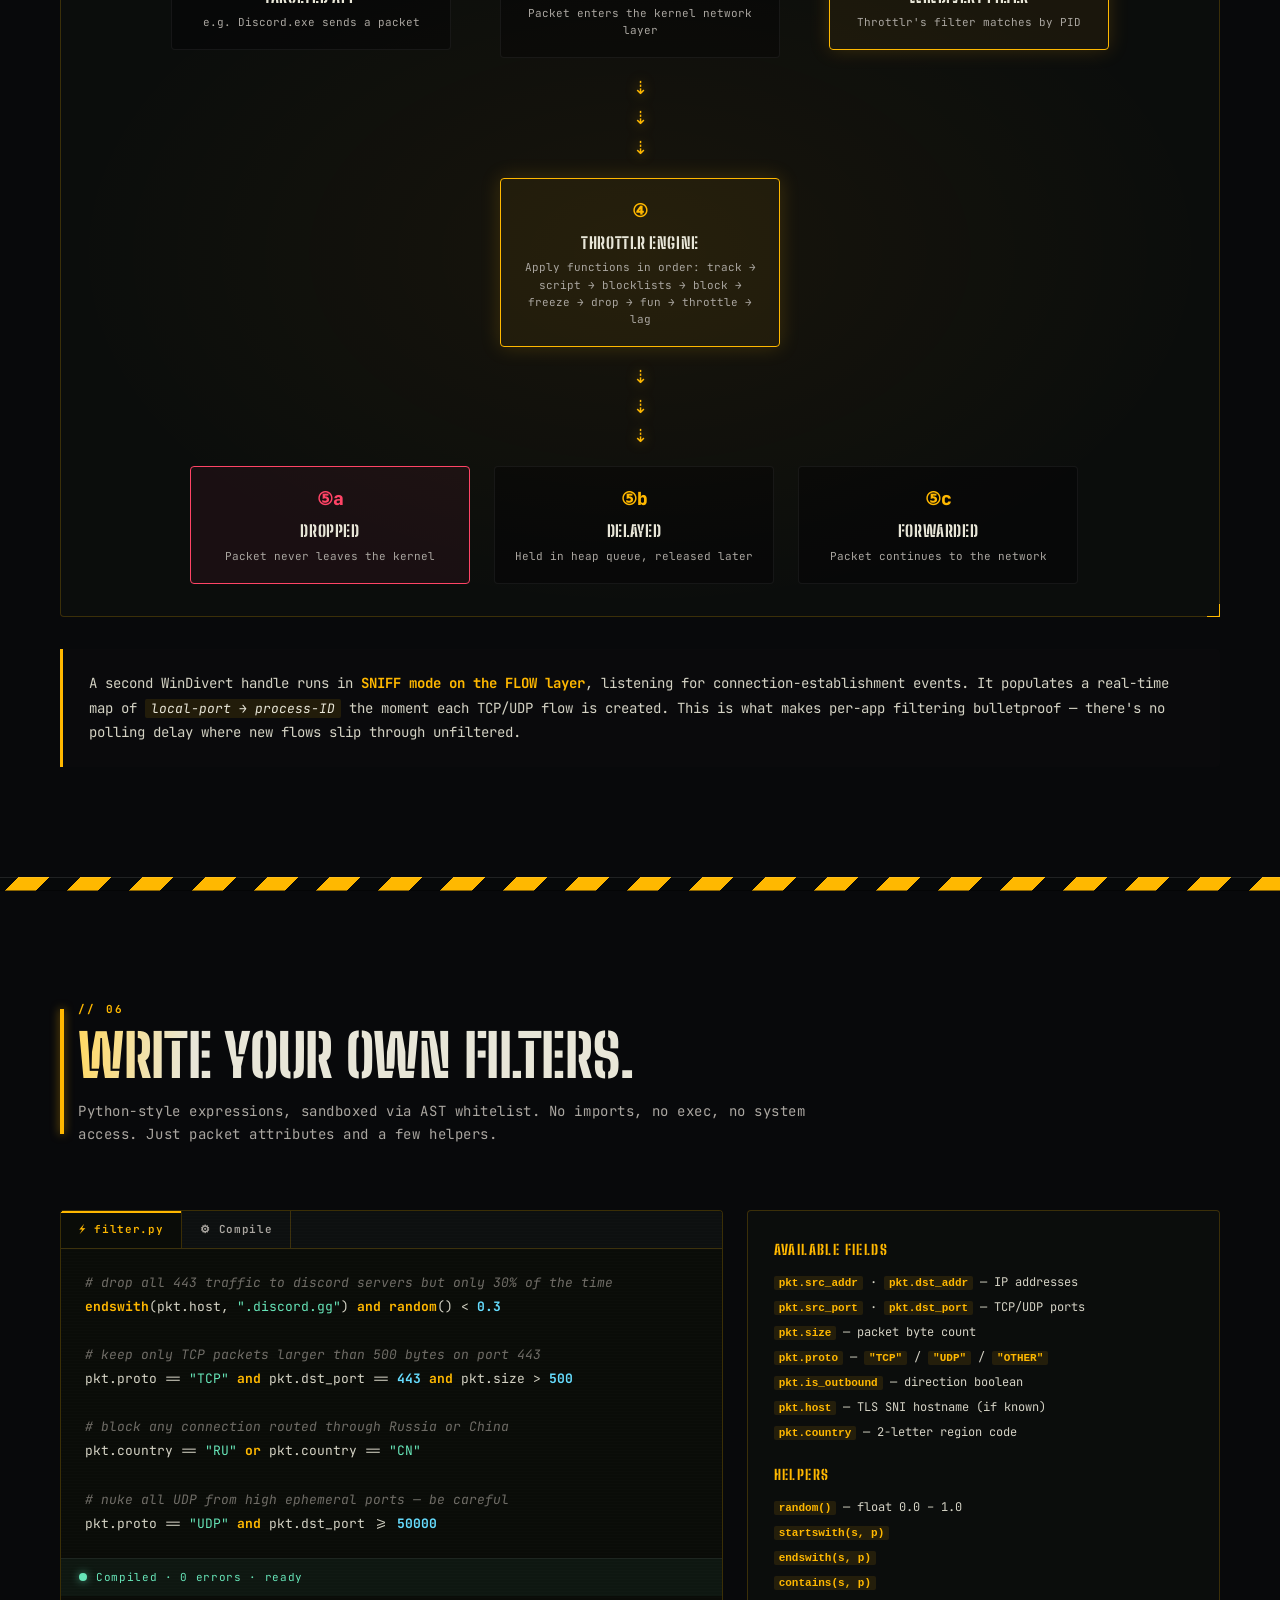
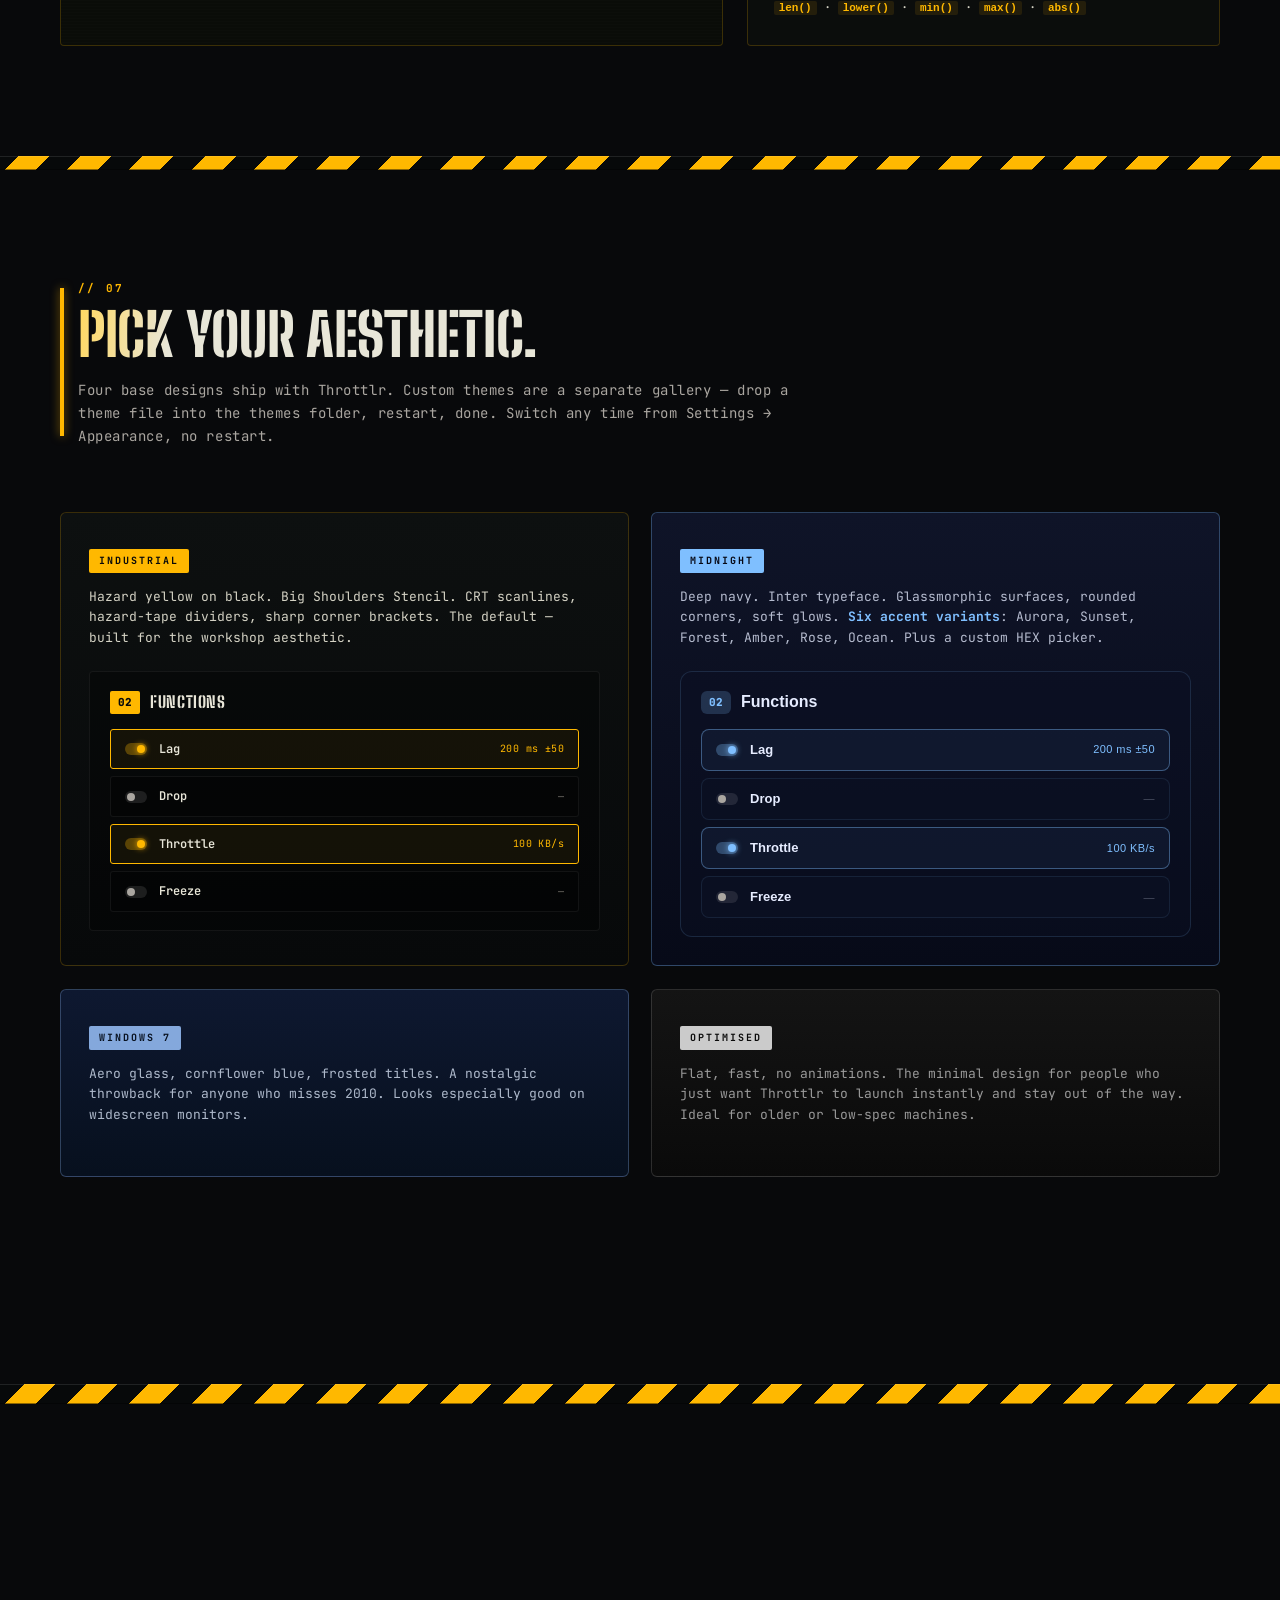
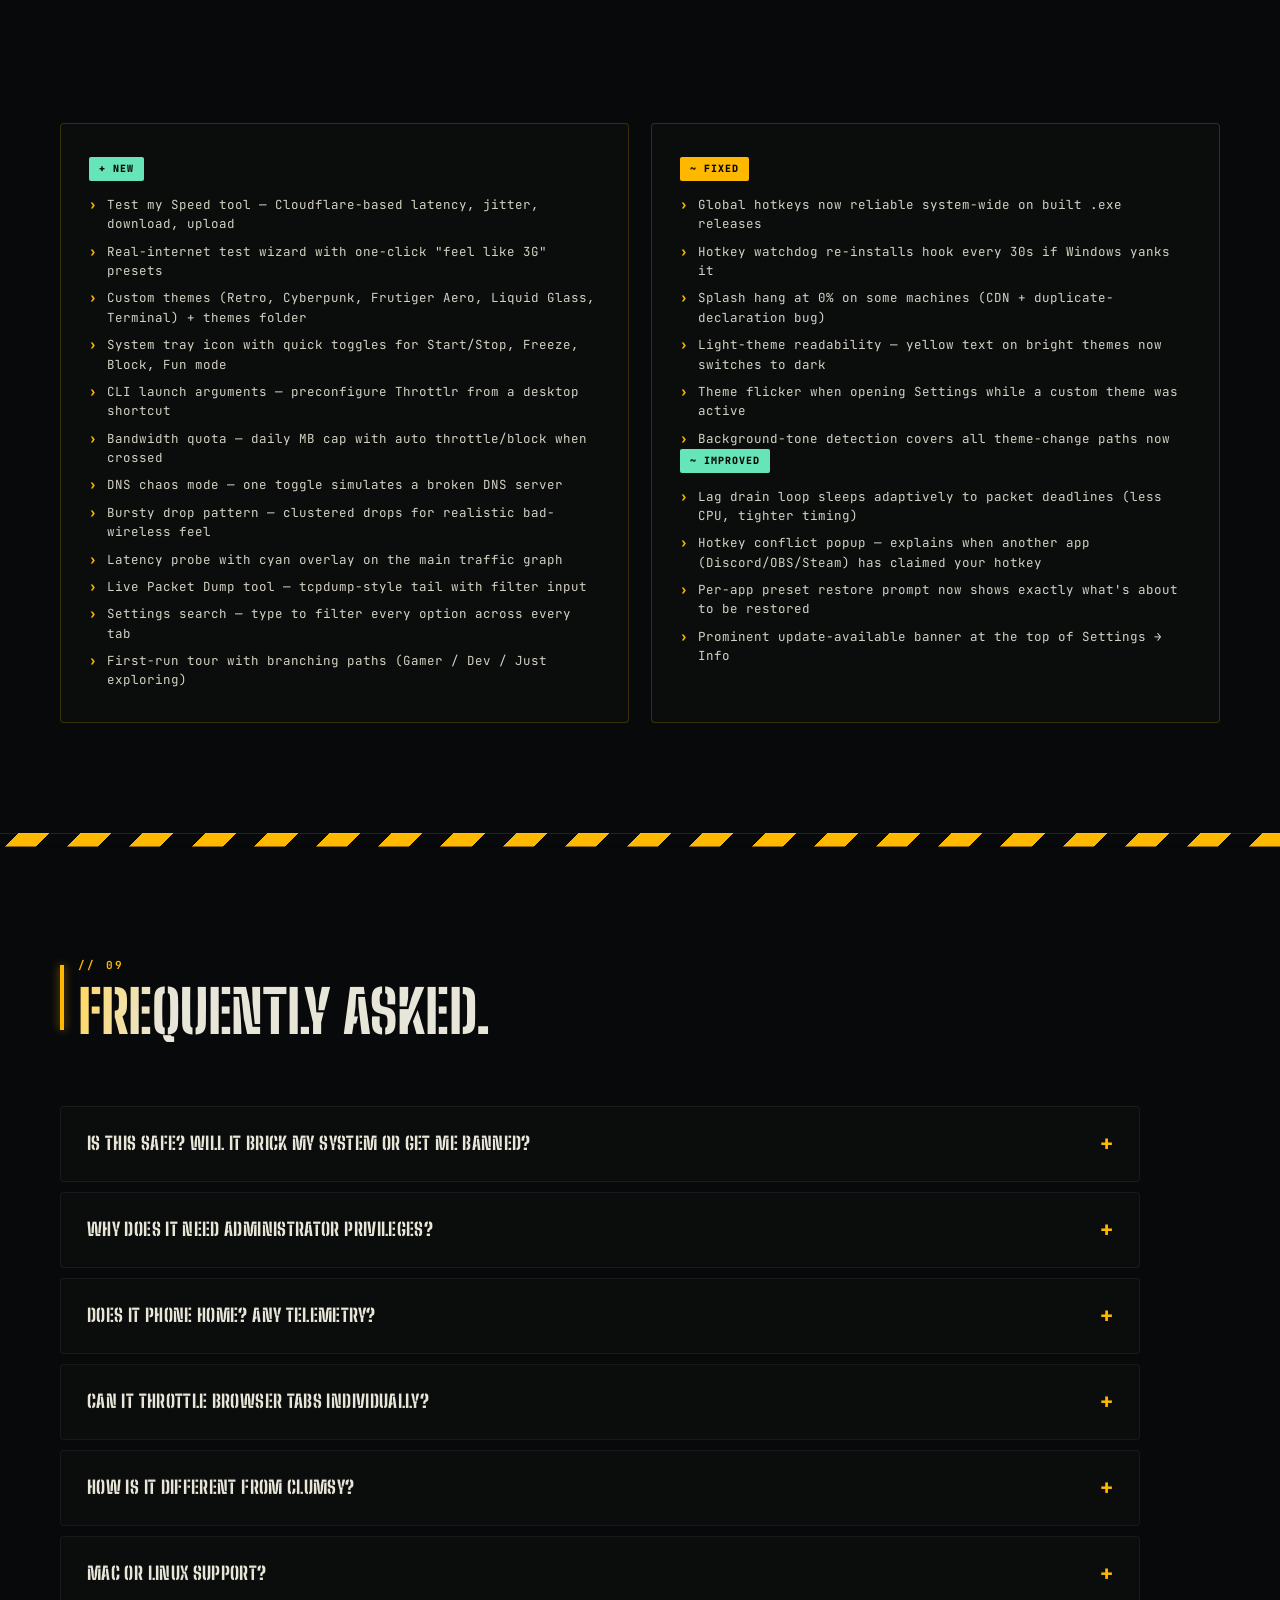
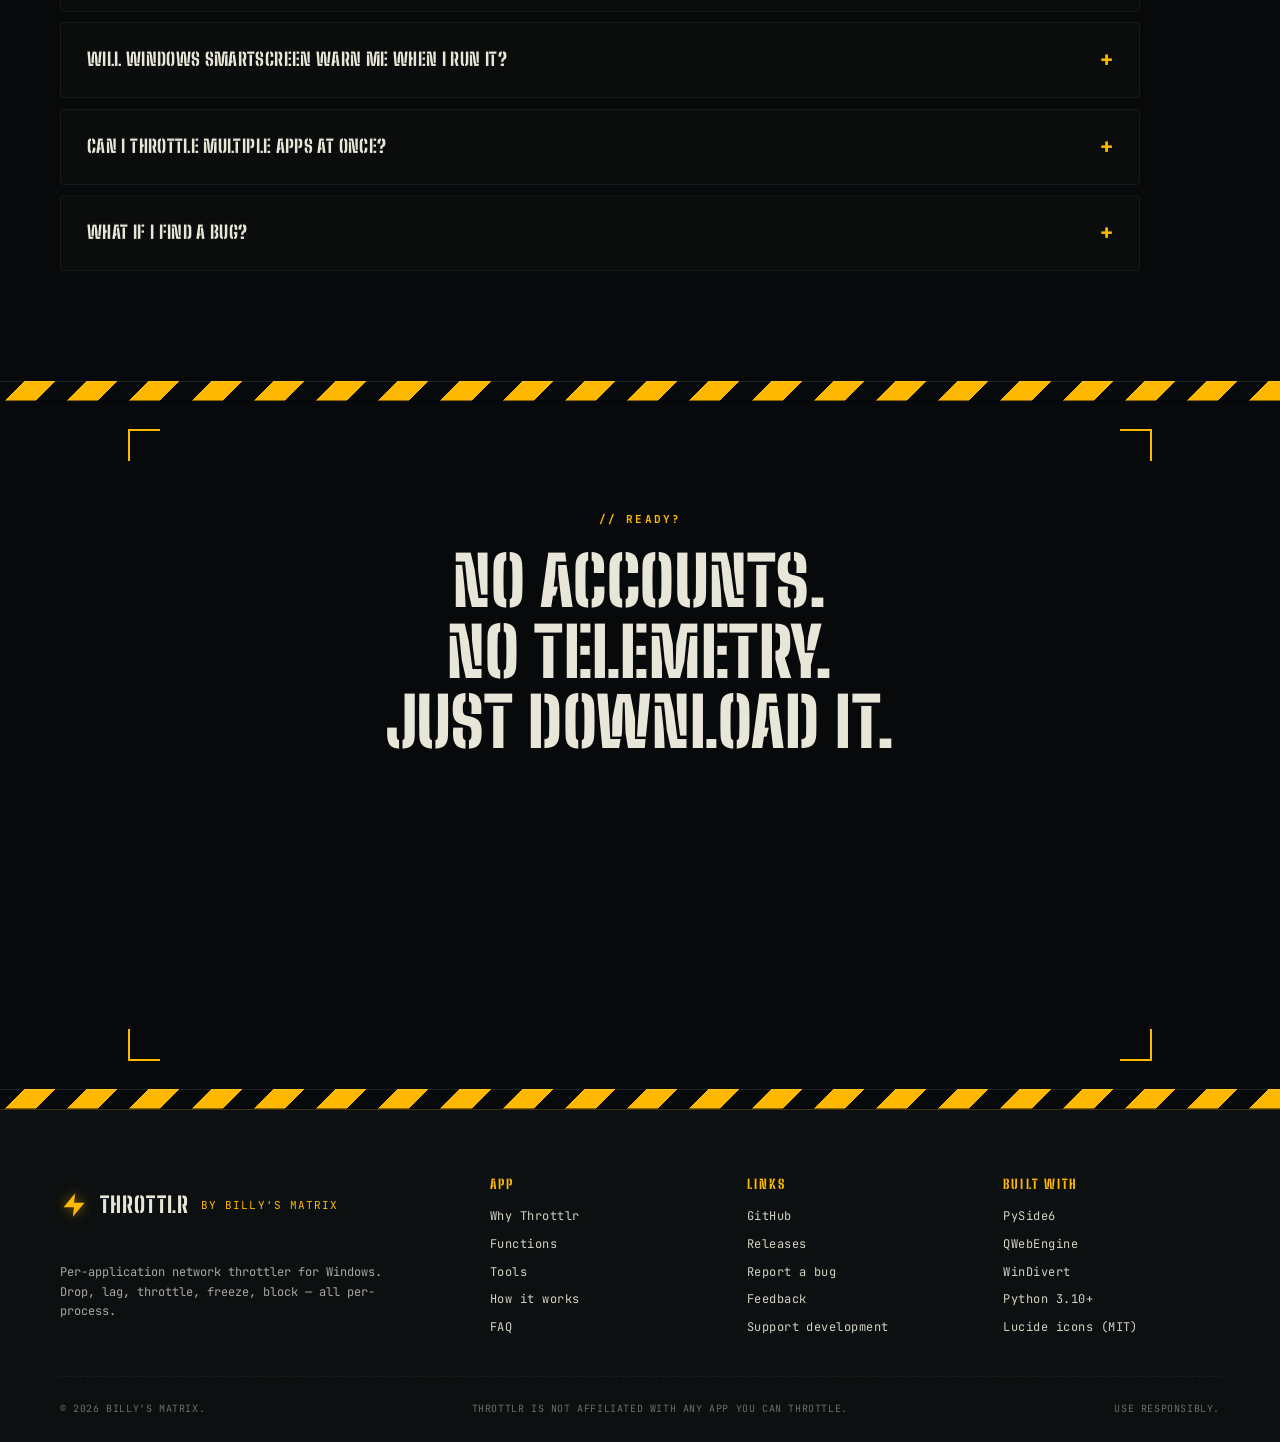
==== commit a5ab3700: "update anim" ====
--- a/index.html
+++ b/index.html
@@ -20,6 +20,18 @@
   <link rel="stylesheet" href="style.css">
 </head>
 <body>
+
+<!-- v4 — Animated ambient background orbs (real DOM elements so they can
+     animate). Sits behind content via z-index: -1 in CSS. -->
+<div class="bg-orbs" aria-hidden="true">
+  <div class="bg-orb bg-orb-1"></div>
+  <div class="bg-orb bg-orb-2"></div>
+  <div class="bg-orb bg-orb-3"></div>
+</div>
+
+<!-- v4 — Cursor spotlight. Desktop-only soft yellow glow that follows
+     the mouse via JS (translate3d). Hidden on touch / mobile via CSS. -->
+<div class="cursor-spotlight" id="cursorSpot" aria-hidden="true"></div>
 
 <!-- Scroll progress indicator -->
 <div class="scroll-progress" id="scrollProgress"></div>
@@ -955,6 +967,10 @@
 
 <div class="page-scanlines" aria-hidden="true"></div>
 
+<!-- v4 — Anime.js for the 3D card tilt, magnetic buttons, scroll reveals
+     and the cursor spotlight. Same v4.4.1 UMD build shipped in the desktop
+     app, so behaviour matches what users see in Throttlr itself. -->
+<script src="anime.min.js"></script>
 <script src="app.js"></script>
 </body>
 </html>
--- a/style.css
+++ b/style.css
@@ -2373,229 +2373,571 @@
 }
 
 /* =====================================================================
- * FEEDBACK PAGE
- * Form fields styled to match the dark/hazard aesthetic of the rest of
- * the site. Two-column layout on desktop (form + sidebar), stacks on
- * narrow screens.
+ * FEEDBACK PAGE — INDUSTRIAL INTAKE TERMINAL
+ * Heavy industrial styling: numbered field groups like instrument-panel
+ * sections, monospace inputs with prompt glyphs and corner brackets that
+ * activate on focus, mode-switch type selectors, transmission-style
+ * header strip, and the real .btn-download chunky hazard button for
+ * submit. All colors use the existing design tokens.
  * ===================================================================== */
 
 .section-feedback {
   padding-bottom: 80px;
+  position: relative;
 }
 
 .feedback-wrap {
   display: grid;
-  grid-template-columns: minmax(0, 1.6fr) minmax(0, 1fr);
-  gap: 40px;
+  grid-template-columns: minmax(0, 1.7fr) minmax(0, 1fr);
+  gap: 36px;
   max-width: 1180px;
   margin: 24px auto 0;
   padding: 0 24px;
 }
-@media (max-width: 900px) {
+@media (max-width: 960px) {
   .feedback-wrap { grid-template-columns: 1fr; gap: 28px; }
 }
 
-/* --- Form container --- */
-.feedback-form {
-  display: flex;
-  flex-direction: column;
-  gap: 22px;
-  padding: 28px;
-  background: linear-gradient(180deg, rgba(255,184,0,0.04), rgba(255,184,0,0));
-  border: 1px solid rgba(255,184,0,0.18);
-  border-radius: 10px;
-}
-
-/* Honeypot — invisible to humans, visible to crude bots that fill every field */
-.hp-field {
+/* --- Terminal enclosure ---------------------------------------------- */
+.ff-terminal {
+  position: relative;
+  /* All-around generous padding now that the top strip is gone. Previously
+   * top was 0 so the strip could span edge-to-edge; without the strip the
+   * first group head was jammed against the corner-bracketed border. */
+  padding: 32px 28px 28px;
+  background:
+    radial-gradient(120% 80% at 50% 0%, rgba(255,184,0,0.06), transparent 70%),
+    linear-gradient(180deg, #0c0d0e 0%, #08090a 100%);
+  border: 1px solid rgba(255,184,0,0.22);
+  border-radius: 4px;
+  /* Subtle horizontal scan lines, very faint */
+  background-image: repeating-linear-gradient(
+    180deg,
+    rgba(255,255,255,0.012) 0px,
+    rgba(255,255,255,0.012) 1px,
+    transparent 1px,
+    transparent 3px
+  );
+}
+.ff-terminal::before {
+  /* Faint glow above the panel — like the equipment is warm */
+  content: "";
   position: absolute;
-  left: -10000px;
-  top: auto;
-  width: 1px;
-  height: 1px;
-  overflow: hidden;
-}
-
-.ff-row { display: flex; gap: 16px; }
-.ff-row-2 > * { flex: 1 1 0; min-width: 0; }
-@media (max-width: 560px) {
-  .ff-row-2 { flex-direction: column; }
-}
-
-.ff-field { display: flex; flex-direction: column; gap: 7px; position: relative; }
-.ff-label {
+  inset: -1px -1px auto -1px; height: 80px;
+  background: linear-gradient(180deg, rgba(255,184,0,0.10), transparent);
+  pointer-events: none;
+  border-radius: 4px 4px 0 0;
+}
+
+/* Corner brackets on the terminal — yellow hazard tape look */
+.ff-corner {
+  position: absolute;
+  width: 22px; height: 22px;
+  border: 2px solid var(--hazard);
+  pointer-events: none;
+}
+.ff-corner-tl { top: -1px;    left: -1px;   border-right: 0; border-bottom: 0; }
+.ff-corner-tr { top: -1px;    right: -1px;  border-left: 0;  border-bottom: 0; }
+.ff-corner-bl { bottom: -1px; left: -1px;   border-right: 0; border-top: 0; }
+.ff-corner-br { bottom: -1px; right: -1px;  border-left: 0;  border-top: 0; }
+
+/* --- Transmission header strip --------------------------------------- */
+.ff-strip {
+  display: flex;
+  align-items: center;
+  gap: 10px;
+  margin: 0 -28px 26px;
+  padding: 10px 28px;
+  background: linear-gradient(90deg, rgba(255,184,0,0.10), rgba(255,184,0,0.02));
+  border-bottom: 1px solid rgba(255,184,0,0.22);
   font-family: 'JetBrains Mono', monospace;
   font-size: 11px;
   font-weight: 700;
-  letter-spacing: 0.12em;
-  text-transform: uppercase;
-  color: #ffb800;
-}
-.ff-label em {
-  font-style: normal;
-  font-weight: 400;
-  color: rgba(255,255,255,0.45);
+  letter-spacing: 0.14em;
+  text-transform: uppercase;
+  color: rgba(255,184,0,0.85);
+}
+.ff-strip-dot {
+  width: 8px; height: 8px; border-radius: 50%;
+  background: #66e5b8;
+  box-shadow: 0 0 8px #66e5b8;
+  animation: ff-pulse 1.6s ease-in-out infinite;
+}
+@keyframes ff-pulse {
+  0%, 100% { opacity: 1; transform: scale(1); }
+  50%      { opacity: 0.5; transform: scale(0.8); }
+}
+.ff-strip-sep { color: rgba(255,184,0,0.5); }
+.ff-strip-name { color: var(--hazard); }
+.ff-strip-spacer { flex: 1; }
+.ff-strip-status {
+  padding: 2px 8px;
+  background: rgba(102,229,184,0.12);
+  border: 1px solid rgba(102,229,184,0.35);
+  color: #66e5b8;
+  border-radius: 2px;
+  letter-spacing: 0.18em;
+}
+.ff-strip-id { color: rgba(232,230,216,0.45); }
+
+/* Honeypot stays invisible */
+.hp-field {
+  position: absolute; left: -10000px;
+  width: 1px; height: 1px; overflow: hidden;
+}
+
+/* --- Field groups (numbered like instrument panels) ------------------ */
+.ff-group {
+  margin-bottom: 28px;
+}
+.ff-group:last-of-type { margin-bottom: 0; }
+
+.ff-group-head {
+  display: flex;
+  align-items: center;
+  gap: 12px;
+  margin-bottom: 14px;
+  padding-bottom: 10px;
+  border-bottom: 1px dashed rgba(255,184,0,0.22);
+  font-family: 'JetBrains Mono', monospace;
+  flex-wrap: wrap;
+  line-height: 1;
+}
+.ff-group-num {
+  font-size: 12px;
+  font-weight: 800;
+  letter-spacing: 0.16em;
+  color: var(--hazard);
+  line-height: 1;
+}
+.ff-group-name {
+  /* JetBrains Mono (same family as the number and meta) so all three
+   * pieces share font metrics — that's what gives the head a clean,
+   * baseline-perfect alignment. Stencil looked good in isolation but
+   * its cap-height made it visually float above the mono. */
+  font-family: 'JetBrains Mono', monospace;
+  font-size: 17px;
+  font-weight: 800;
+  letter-spacing: 0.08em;
+  color: var(--bone);
+  text-transform: uppercase;
+  line-height: 1;
+}
+.ff-group-meta {
+  font-size: 11px;
+  font-weight: 500;
   letter-spacing: 0.06em;
-  margin-left: 6px;
-}
-
-.feedback-form input[type="text"],
-.feedback-form input[type="email"],
-.feedback-form textarea {
-  width: 100%;
-  background: #111;
-  color: #f5e8c8;
-  border: 1px solid rgba(255,184,0,0.25);
-  border-radius: 6px;
-  padding: 11px 13px;
+  color: rgba(232,230,216,0.45);
+  line-height: 1;
+}
+
+.ff-group-body { display: flex; flex-direction: column; gap: 14px; }
+.ff-group-2col {
+  display: grid;
+  grid-template-columns: 1fr 1fr;
+  gap: 16px;
+}
+@media (max-width: 620px) { .ff-group-2col { grid-template-columns: 1fr; } }
+
+/* --- Inputs (industrial terminal style) ------------------------------ */
+.ff-input { display: flex; flex-direction: column; gap: 6px; }
+.ff-input-label {
+  font-family: 'JetBrains Mono', monospace;
+  font-size: 10.5px;
+  font-weight: 700;
+  letter-spacing: 0.18em;
+  text-transform: uppercase;
+  color: rgba(255,184,0,0.75);
+}
+.ff-input-wrap {
+  position: relative;
+  display: flex;
+  align-items: center;
+  background: #06070a;
+  border: 1px solid rgba(255,184,0,0.18);
+  border-radius: 2px;
+  transition: border-color 0.18s ease, box-shadow 0.18s ease, background 0.18s ease;
+}
+.ff-input-wrap:focus-within {
+  border-color: var(--hazard);
+  background: #0a0a0c;
+  box-shadow: 0 0 0 1px rgba(255,184,0,0.45), 0 0 24px rgba(255,184,0,0.10);
+}
+.ff-prompt {
+  flex: 0 0 auto;
+  padding-left: 12px;
   font-family: 'JetBrains Mono', monospace;
   font-size: 14px;
-  line-height: 1.5;
-  outline: none;
-  transition: border-color 0.18s ease, box-shadow 0.18s ease, background 0.18s ease;
-}
-.feedback-form textarea {
-  resize: vertical;
-  min-height: 160px;
+  font-weight: 700;
+  color: var(--hazard);
+  opacity: 0.7;
+}
+.ff-input-wrap:focus-within .ff-prompt { opacity: 1; }
+.ff-input-wrap input {
+  flex: 1 1 0;
+  width: 100%;
+  background: transparent;
+  border: 0;
+  outline: 0;
+  padding: 12px 12px 12px 8px;
   font-family: 'JetBrains Mono', monospace;
-}
-.feedback-form input::placeholder,
-.feedback-form textarea::placeholder {
-  color: rgba(245,232,200,0.32);
-}
-.feedback-form input:focus,
-.feedback-form textarea:focus {
-  border-color: #ffb800;
-  box-shadow: 0 0 0 3px rgba(255,184,0,0.15);
-  background: #161616;
-}
-
-/* Live character counter under the textarea */
-.ff-count {
+  font-size: 14px;
+  color: #f5e8c8;
+  letter-spacing: 0.02em;
+}
+.ff-input-wrap input::placeholder {
+  color: rgba(245,232,200,0.28);
+  font-style: italic;
+}
+/* Corner brackets inside each input — visible on focus */
+.ff-input-bracket {
   position: absolute;
-  right: 6px;
-  bottom: 8px;
+  width: 8px; height: 8px;
+  border: 1.5px solid var(--hazard);
+  opacity: 0;
+  transition: opacity 0.18s ease;
+  pointer-events: none;
+}
+.ff-input-bracket.tl { top: -1px;    left: -1px;   border-right: 0; border-bottom: 0; }
+.ff-input-bracket.tr { top: -1px;    right: -1px;  border-left: 0;  border-bottom: 0; }
+.ff-input-bracket.bl { bottom: -1px; left: -1px;   border-right: 0; border-top: 0; }
+.ff-input-bracket.br { bottom: -1px; right: -1px;  border-left: 0;  border-top: 0; }
+.ff-input-wrap:focus-within .ff-input-bracket { opacity: 1; }
+
+/* --- Mode-switch bank (type selector) -------------------------------- */
+.ff-switch-bank {
+  display: grid;
+  grid-template-columns: repeat(4, 1fr);
+  gap: 10px;
+}
+/* On medium widths, go 2x2 before fully stacking on mobile */
+@media (max-width: 900px) { .ff-switch-bank { grid-template-columns: repeat(2, 1fr); } }
+@media (max-width: 480px) { .ff-switch-bank { grid-template-columns: 1fr; } }
+
+.ff-switch {
+  display: flex;          /* let inner stretch */
+  cursor: pointer;
+  user-select: none;
+}
+.ff-switch input { position: absolute; opacity: 0; pointer-events: none; }
+.ff-switch-inner {
+  position: relative;
+  display: flex;
+  align-items: center;
+  gap: 12px;
+  padding: 13px 14px;
+  flex: 1;               /* fill the grid row's height — equal-height buttons */
+  background: #07090a;
+  border: 1px solid rgba(255,184,0,0.20);
+  border-radius: 2px;
+  transition: all 0.18s ease;
+  overflow: hidden;
+}
+.ff-switch-inner::before {
+  /* Faint diagonal hazard texture for unselected, becomes visible on hover */
+  content: "";
+  position: absolute; inset: 0;
+  background: repeating-linear-gradient(
+    -45deg,
+    transparent 0, transparent 8px,
+    rgba(255,184,0,0.04) 8px, rgba(255,184,0,0.04) 10px
+  );
+  opacity: 0;
+  transition: opacity 0.18s ease;
+  pointer-events: none;
+}
+.ff-switch:hover .ff-switch-inner {
+  border-color: rgba(255,184,0,0.55);
+  background: #0a0c0e;
+}
+.ff-switch:hover .ff-switch-inner::before { opacity: 1; }
+
+/* The category dot — color per category */
+.ff-switch-dot {
+  flex: 0 0 auto;
+  width: 12px; height: 12px;
+  border-radius: 50%;
+  background: currentColor;
+  box-shadow: 0 0 0 2px rgba(255,255,255,0.06);
+  opacity: 0.5;
+  transition: opacity 0.18s ease, box-shadow 0.18s ease;
+}
+.ff-switch[data-cat="bug"]      { color: #ff4d6a; }
+.ff-switch[data-cat="feature"]  { color: #66ddff; }
+.ff-switch[data-cat="feedback"] { color: #ffaa44; }
+.ff-switch[data-cat="general"]  { color: #a0e76c; }
+
+.ff-switch-text { flex: 1 1 0; display: flex; flex-direction: column; line-height: 1.1; }
+.ff-switch-title {
+  font-family: 'Big Shoulders Stencil', sans-serif;
+  font-size: 16px;
+  font-weight: 800;
+  letter-spacing: 0.05em;
+  color: rgba(232,230,216,0.7);
+  text-transform: uppercase;
+  transition: color 0.18s ease;
+}
+.ff-switch-sub {
+  margin-top: 3px;
   font-family: 'JetBrains Mono', monospace;
   font-size: 10.5px;
-  color: rgba(255,255,255,0.35);
-  pointer-events: none;
-}
-
-/* --- Pill radio group for feedback type --- */
-.ff-pill-group {
-  display: flex;
+  letter-spacing: 0.04em;
+  color: rgba(232,230,216,0.35);
+}
+
+/* The LED on the right — off / armed / lit */
+.ff-switch-led {
+  flex: 0 0 auto;
+  width: 8px; height: 8px;
+  border-radius: 50%;
+  background: rgba(255,255,255,0.10);
+  box-shadow: inset 0 0 0 1px rgba(255,255,255,0.10);
+  transition: all 0.18s ease;
+}
+
+/* Selected state */
+.ff-switch input:checked + .ff-switch-inner {
+  background: linear-gradient(180deg, rgba(255,184,0,0.10), rgba(255,184,0,0.04));
+  border-color: var(--hazard);
+  box-shadow: 0 0 0 1px var(--hazard), 0 0 18px rgba(255,184,0,0.18);
+}
+.ff-switch input:checked + .ff-switch-inner::before { opacity: 1; }
+.ff-switch input:checked + .ff-switch-inner .ff-switch-dot {
+  opacity: 1;
+  box-shadow: 0 0 0 2px rgba(255,184,0,0.18), 0 0 10px currentColor;
+}
+.ff-switch input:checked + .ff-switch-inner .ff-switch-title { color: var(--hazard); }
+.ff-switch input:checked + .ff-switch-inner .ff-switch-led {
+  background: var(--hazard);
+  box-shadow: 0 0 8px var(--hazard), 0 0 14px rgba(255,184,0,0.5);
+  animation: ff-pulse 1.6s ease-in-out infinite;
+}
+
+/* --- Textarea (the "payload" panel) ---------------------------------- */
+.ff-textarea { display: flex; flex-direction: column; gap: 10px; }
+.ff-textarea-hint {
+  display: flex;
+  align-items: flex-start;
   gap: 10px;
+  padding: 9px 12px;
+  background: rgba(255,184,0,0.04);
+  border-left: 2px solid rgba(255,184,0,0.5);
+  border-radius: 1px;
+  font-family: 'JetBrains Mono', monospace;
+  font-size: 12px;
+  line-height: 1.55;
+  color: rgba(232,230,216,0.65);
+}
+.ff-textarea-hint-prompt {
+  flex: 0 0 auto;
+  color: var(--hazard);
+  font-weight: 700;
+}
+.ff-textarea-wrap {
+  position: relative;
+  background: #06070a;
+  border: 1px solid rgba(255,184,0,0.18);
+  border-radius: 2px;
+  transition: border-color 0.18s ease, box-shadow 0.18s ease, background 0.18s ease;
+}
+.ff-textarea-wrap:focus-within {
+  border-color: var(--hazard);
+  background: #0a0a0c;
+  box-shadow: 0 0 0 1px rgba(255,184,0,0.45), 0 0 24px rgba(255,184,0,0.10);
+}
+.ff-textarea-wrap textarea {
+  width: 100%;
+  min-height: 180px;
+  background: transparent;
+  border: 0;
+  outline: 0;
+  padding: 14px 14px;
+  font-family: 'JetBrains Mono', monospace;
+  font-size: 14px;
+  line-height: 1.6;
+  color: #f5e8c8;
+  resize: vertical;
+  letter-spacing: 0.01em;
+}
+.ff-textarea-wrap textarea::placeholder {
+  color: rgba(245,232,200,0.28);
+  font-style: italic;
+}
+.ff-textarea-wrap .ff-input-bracket { opacity: 0; transition: opacity 0.18s ease; }
+.ff-textarea-wrap:focus-within .ff-input-bracket { opacity: 1; }
+
+.ff-textarea-foot {
+  display: flex;
+  align-items: center;
+  justify-content: space-between;
+  gap: 12px;
+  font-family: 'JetBrains Mono', monospace;
+  font-size: 10.5px;
+  letter-spacing: 0.14em;
+  text-transform: uppercase;
+}
+.ff-textarea-tag {
+  padding: 2px 7px;
+  background: rgba(255,184,0,0.08);
+  border: 1px solid rgba(255,184,0,0.3);
+  color: var(--hazard);
+  font-weight: 700;
+  border-radius: 2px;
+}
+.ff-count {
+  color: rgba(232,230,216,0.4);
+  font-weight: 600;
+}
+
+/* --- Footer (submit button + status) --------------------------------- */
+.ff-foot {
+  display: flex;
+  align-items: center;
+  gap: 18px;
+  margin-top: 28px;
+  padding-top: 22px;
+  border-top: 1px solid rgba(255,184,0,0.22);
   flex-wrap: wrap;
 }
-.ff-pill {
-  position: relative;
-  cursor: pointer;
-  user-select: none;
-}
-.ff-pill input { position: absolute; opacity: 0; pointer-events: none; }
-.ff-pill > span {
-  display: inline-flex;
-  align-items: center;
-  gap: 8px;
-  padding: 9px 14px;
-  background: #111;
-  border: 1px solid rgba(255,184,0,0.25);
-  border-radius: 999px;
-  color: rgba(245,232,200,0.8);
-  font-family: 'JetBrains Mono', monospace;
-  font-size: 13px;
-  font-weight: 600;
-  letter-spacing: 0.02em;
-  transition: all 0.16s ease;
-}
-.ff-pill:hover > span {
-  border-color: rgba(255,184,0,0.55);
-  color: #f5e8c8;
-}
-.ff-pill input:checked + span {
-  background: rgba(255,184,0,0.16);
-  border-color: #ffb800;
-  color: #ffb800;
-  box-shadow: 0 0 0 2px rgba(255,184,0,0.12);
-}
-.ff-pill-dot {
-  width: 8px; height: 8px; border-radius: 50%;
-  background: currentColor;
-  box-shadow: 0 0 8px currentColor;
+/* Use the real .btn-download style but a bit roomier for the form */
+.btn-download-feedback {
+  /* btn-download already styles this; we just slightly adjust */
+  min-width: 320px;
+}
+.btn-download-feedback.busy {
+  opacity: 0.75;
+  cursor: progress;
+}
+.btn-download-feedback.busy .btn-download-main::after { content: " …"; }
+
+/* --- Submit button cooldown state ------------------------------------
+ * When the per-browser cooldown is active, the SEND FEEDBACK button
+ * turns red and shows the remaining time in place of its normal label.
+ * High-specificity selectors so this beats .btn-download's yellow.
+ */
+.btn-download.btn-download-feedback.cooldown {
+  background: linear-gradient(180deg, #c41e3a, #8a0f23);
+  border-color: #c41e3a;
+  color: #fff;
+  cursor: not-allowed;
+  box-shadow:
+    0 0 0 1px rgba(196,30,58,0.55),
+    0 8px 26px rgba(196,30,58,0.30),
+    inset 0 1px 0 rgba(255,255,255,0.10);
+  transition: background 0.25s ease, border-color 0.25s ease, box-shadow 0.25s ease;
+}
+.btn-download.btn-download-feedback.cooldown:hover,
+.btn-download.btn-download-feedback.cooldown:focus {
+  /* No hover lift while disabled — button stays stationary */
+  transform: none;
+  background: linear-gradient(180deg, #c41e3a, #8a0f23);
+  box-shadow:
+    0 0 0 1px rgba(196,30,58,0.55),
+    0 8px 26px rgba(196,30,58,0.30),
+    inset 0 1px 0 rgba(255,255,255,0.10);
+}
+.btn-download.btn-download-feedback.cooldown .btn-download-arrow,
+.btn-download.btn-download-feedback.cooldown .btn-download-main,
+.btn-download.btn-download-feedback.cooldown .btn-download-ver,
+.btn-download.btn-download-feedback.cooldown .btn-download-os {
+  color: #fff;
+}
+.btn-download.btn-download-feedback.cooldown .btn-download-main {
+  /* Tabular figures stop digit-widths from jiggling as the time ticks */
+  font-variant-numeric: tabular-nums;
+  font-feature-settings: "tnum";
+}
+.btn-download.btn-download-feedback.cooldown .btn-download-ver,
+.btn-download.btn-download-feedback.cooldown .btn-download-os {
   opacity: 0.85;
 }
-.ff-pill-dot.bug     { color: #ff4d6a; }
-.ff-pill-dot.feature { color: #66d9ef; }
-.ff-pill-dot.general { color: #a0e76c; }
-
-/* --- Actions row --- */
-.ff-actions {
-  display: flex;
-  align-items: center;
-  gap: 18px;
-  margin-top: 8px;
-  flex-wrap: wrap;
-}
+
 .ff-status {
   font-family: 'JetBrains Mono', monospace;
   font-size: 12.5px;
-  color: rgba(255,255,255,0.6);
+  letter-spacing: 0.04em;
+  color: rgba(232,230,216,0.55);
 }
 .ff-status.err { color: #ff6b81; }
 .ff-status.ok  { color: #a0e76c; }
 
-/* Busy state on the submit button while in flight */
-#ff-submit.busy {
-  opacity: 0.7;
-  cursor: progress;
-}
-#ff-submit.busy .btn-hazard-text::after {
-  content: " …";
-}
-
-/* --- Sidebar --- */
+/* --- Sidebar (info panel) -------------------------------------------- */
 .feedback-side {
   align-self: start;
-  padding: 24px;
-  background: rgba(20,20,20,0.5);
-  border: 1px solid rgba(255,255,255,0.07);
-  border-left: 3px solid #ffb800;
-  border-radius: 6px;
+  padding: 22px 22px 24px;
+  background: linear-gradient(180deg, rgba(20,20,20,0.55), rgba(8,8,9,0.55));
+  border: 1px solid rgba(255,255,255,0.06);
+  border-left: 3px solid var(--hazard);
+  border-radius: 2px;
+  position: relative;
+}
+.feedback-side::before {
+  /* same faint scanline texture */
+  content: "";
+  position: absolute; inset: 0;
+  background-image: repeating-linear-gradient(
+    180deg,
+    rgba(255,255,255,0.013) 0px,
+    rgba(255,255,255,0.013) 1px,
+    transparent 1px, transparent 3px
+  );
+  pointer-events: none;
+  border-radius: inherit;
+}
+.feedback-side-head {
+  display: flex;
+  align-items: baseline;
+  gap: 9px;
+  margin-top: 18px;
+}
+.feedback-side-head:first-child { margin-top: 0; }
+.feedback-side-num {
+  font-family: 'JetBrains Mono', monospace;
+  font-size: 10.5px;
+  font-weight: 800;
+  letter-spacing: 0.16em;
+  color: var(--hazard);
 }
 .feedback-side h3 {
-  margin: 0 0 8px;
+  margin: 0;
   font-family: 'Big Shoulders Stencil', sans-serif;
   font-size: 18px;
   font-weight: 800;
-  letter-spacing: 0.04em;
-  color: #ffb800;
-  text-transform: uppercase;
-}
-.feedback-side h3:not(:first-child) {
-  margin-top: 22px;
+  letter-spacing: 0.05em;
+  color: var(--bone);
+  text-transform: uppercase;
+  line-height: 1;
 }
 .feedback-side p {
-  margin: 0;
-  font-size: 13.5px;
+  margin: 8px 0 0;
+  font-size: 13px;
   line-height: 1.65;
-  color: rgba(245,232,200,0.78);
+  color: rgba(232,230,216,0.7);
+  position: relative;
 }
 .feedback-side-link {
-  display: inline-block;
+  display: inline-flex;
+  align-items: center;
   margin-top: 14px;
+  padding: 7px 11px;
   font-family: 'JetBrains Mono', monospace;
-  font-size: 12.5px;
+  font-size: 11.5px;
   font-weight: 700;
-  color: #ffb800;
+  letter-spacing: 0.10em;
+  text-transform: uppercase;
+  color: var(--hazard);
   text-decoration: none;
-  border-bottom: 1px solid rgba(255,184,0,0.4);
-  padding-bottom: 1px;
-  transition: border-color 0.18s ease, color 0.18s ease;
+  border: 1px solid rgba(255,184,0,0.4);
+  border-radius: 2px;
+  transition: all 0.16s ease;
+  position: relative;
 }
 .feedback-side-link:hover {
-  color: #ffd970;
-  border-bottom-color: #ffd970;
-}
+  color: #0b0b0b;
+  background: var(--hazard);
+  border-color: var(--hazard);
+}
+
 
 /* =====================================================================
  * THANK-YOU PAGE
@@ -2658,3 +3000,234 @@
   transition: color 0.18s ease;
 }
 .thanks-secondary:hover { color: #ffb800; }
+
+
+/* =====================================================================
+ * v4 — VISUAL UPGRADE
+ * Layered background depth, blueprint grid, ambient orbs, cursor
+ * spotlight, 3D card tilt, magnetic buttons, polished link underlines.
+ * Everything below is additive over the base styles.
+ * ===================================================================== */
+
+/* --- Background: layered gradients + blueprint grid ----------------- */
+body {
+  /* Falling back to a dark base color underneath the gradient stack */
+  background-color: #08090b;
+  background-image:
+    /* Mouse spotlight on body — softly tinted yellow, follows the cursor.
+     * The actual high-contrast spotlight is a separate .cursor-spotlight
+     * element with mix-blend-mode; this body-level tint is the gentle
+     * background warmth. */
+    radial-gradient(800px circle at var(--spot-x, 50vw) var(--spot-y, 8vh),
+                    rgba(255, 184, 0, 0.055),
+                    transparent 60%),
+    /* Vignette — darkens the edges for depth */
+    radial-gradient(140% 110% at 50% 50%,
+                    transparent 35%,
+                    rgba(0, 0, 0, 0.55) 100%),
+    /* Soft ambient glows, fixed in place */
+    radial-gradient(circle at 22% 14%, rgba(255, 184, 0, 0.07) 0%, transparent 38%),
+    radial-gradient(circle at 84% 80%, rgba(102, 217, 255, 0.035) 0%, transparent 42%),
+    radial-gradient(circle at 60% 28%, rgba(255, 184, 0, 0.03) 0%, transparent 32%),
+    /* Blueprint grid — extremely subtle technical pattern, gives the
+     * background "structure" without dominating. Mask is via fade-to-black
+     * at the edges (vignette overlap softens the grid at corners). */
+    linear-gradient(rgba(255, 184, 0, 0.022) 1px, transparent 1px),
+    linear-gradient(90deg, rgba(255, 184, 0, 0.022) 1px, transparent 1px),
+    /* Larger grid for hierarchy */
+    linear-gradient(rgba(255, 184, 0, 0.04) 1px, transparent 1px),
+    linear-gradient(90deg, rgba(255, 184, 0, 0.04) 1px, transparent 1px),
+    /* Base vertical gradient — gray top, near-black bottom */
+    linear-gradient(180deg, #101214 0%, #0a0b0d 35%, #06070a 75%, #050607 100%);
+  background-size:
+    100% 100%,                 /* spotlight */
+    100% 100%,                 /* vignette */
+    100% 100%, 100% 100%, 100% 100%,  /* ambient orbs */
+    40px 40px, 40px 40px,      /* minor grid */
+    200px 200px, 200px 200px,  /* major grid */
+    100% 100%;                 /* base */
+  background-attachment: fixed;
+  background-position: 0 0;
+}
+
+/* Slow-drifting animated orbs — real DOM elements so we can animate them.
+ * Sits BEHIND content (z-index: -1) but ABOVE body background. */
+.bg-orbs {
+  position: fixed;
+  inset: 0;
+  z-index: -1;
+  pointer-events: none;
+  overflow: hidden;
+}
+.bg-orb {
+  position: absolute;
+  border-radius: 50%;
+  filter: blur(90px);
+  opacity: 0.55;
+  will-change: transform;
+}
+.bg-orb-1 {
+  top: -8%;
+  left: -6%;
+  width: 620px;
+  height: 620px;
+  background: radial-gradient(circle, rgba(255, 184, 0, 0.20), transparent 65%);
+  animation: orb-drift-1 32s ease-in-out infinite;
+}
+.bg-orb-2 {
+  bottom: -12%;
+  right: -8%;
+  width: 540px;
+  height: 540px;
+  background: radial-gradient(circle, rgba(102, 217, 255, 0.13), transparent 65%);
+  animation: orb-drift-2 38s ease-in-out infinite;
+}
+.bg-orb-3 {
+  top: 45%;
+  left: 35%;
+  width: 460px;
+  height: 460px;
+  background: radial-gradient(circle, rgba(255, 184, 0, 0.10), transparent 65%);
+  animation: orb-drift-3 46s ease-in-out infinite;
+}
+@keyframes orb-drift-1 {
+  0%, 100% { transform: translate(0, 0); }
+  33%      { transform: translate(140px, 90px); }
+  66%      { transform: translate(-70px, 180px); }
+}
+@keyframes orb-drift-2 {
+  0%, 100% { transform: translate(0, 0); }
+  33%      { transform: translate(-170px, -100px); }
+  66%      { transform: translate(80px, -220px); }
+}
+@keyframes orb-drift-3 {
+  0%, 100% { transform: translate(0, 0); }
+  50%      { transform: translate(-130px, -90px); }
+}
+
+/* Cursor spotlight — soft yellow glow that follows the mouse on desktop */
+.cursor-spotlight {
+  position: fixed;
+  top: 0; left: 0;
+  width: 520px;
+  height: 520px;
+  border-radius: 50%;
+  background: radial-gradient(circle, rgba(255, 184, 0, 0.10), transparent 60%);
+  pointer-events: none;
+  z-index: 3;
+  transform: translate3d(-50%, -50%, 0);
+  opacity: 0;
+  transition: opacity 0.35s ease;
+  mix-blend-mode: screen;
+  will-change: transform, left, top;
+}
+.cursor-spotlight.is-active { opacity: 1; }
+@media (max-width: 900px), (pointer: coarse) {
+  .cursor-spotlight { display: none; }
+}
+
+/* --- 3D Card tilt ---------------------------------------------------- */
+/* Cards get position:relative (most already have it) so the glow pseudo
+ * works. The transform is applied via JS via inline style. */
+.usecase, .tool-card, .power-card, .design-card, .faq-item {
+  position: relative;
+  transform-style: preserve-3d;
+  transition:
+    transform 0.4s cubic-bezier(0.2, 0.8, 0.2, 1),
+    border-color 0.3s ease,
+    box-shadow 0.3s ease;
+  will-change: transform;
+}
+.usecase.is-tilting, .tool-card.is-tilting, .power-card.is-tilting,
+.design-card.is-tilting, .faq-item.is-tilting {
+  transition: transform 0.06s linear, border-color 0.3s ease, box-shadow 0.3s ease;
+  z-index: 5;
+}
+/* Glow that follows the cursor across the card surface. Controlled by
+ * --mx/--my CSS variables set in JS from mouse position. */
+.usecase::after, .tool-card::after, .power-card::after,
+.design-card::after, .faq-item::after {
+  content: '';
+  position: absolute;
+  inset: 0;
+  background: radial-gradient(
+    340px circle at var(--mx, 50%) var(--my, 50%),
+    rgba(255, 184, 0, 0.14),
+    transparent 38%
+  );
+  opacity: 0;
+  transition: opacity 0.25s ease;
+  pointer-events: none;
+  border-radius: inherit;
+  z-index: 1;
+}
+.usecase.is-tilting::after, .tool-card.is-tilting::after,
+.power-card.is-tilting::after, .design-card.is-tilting::after,
+.faq-item.is-tilting::after {
+  opacity: 1;
+}
+/* Make sure card content stays above the glow pseudo */
+.usecase > *, .tool-card > *, .power-card > *,
+.design-card > *, .faq-item > * {
+  position: relative;
+  z-index: 2;
+}
+/* Borders brighten + add a soft shadow when hovering — adds to the lift */
+.usecase:hover, .tool-card:hover, .power-card:hover,
+.design-card:hover, .faq-item:hover {
+  border-color: rgba(255, 184, 0, 0.42);
+  box-shadow:
+    0 18px 50px rgba(0, 0, 0, 0.6),
+    0 0 36px rgba(255, 184, 0, 0.08);
+}
+
+/* --- Magnetic buttons (translate via inline style from JS) ----------- */
+.nav-cta, .btn-download, .btn-secondary {
+  transition:
+    transform 0.4s cubic-bezier(0.2, 0.8, 0.2, 1),
+    box-shadow 0.25s ease,
+    background-color 0.2s ease,
+    color 0.2s ease;
+  will-change: transform;
+}
+.nav-cta.is-magnetic, .btn-download.is-magnetic, .btn-secondary.is-magnetic {
+  transition: transform 0.06s linear,
+              box-shadow 0.25s ease,
+              background-color 0.2s ease,
+              color 0.2s ease;
+}
+
+/* --- Polished link underline animation ------------------------------- */
+.section-sub a, .faq-a a {
+  position: relative;
+  background-image: linear-gradient(currentColor, currentColor);
+  background-size: 0% 1px;
+  background-repeat: no-repeat;
+  background-position: 0 100%;
+  transition: background-size 0.3s ease;
+}
+.section-sub a:hover, .faq-a a:hover {
+  background-size: 100% 1px;
+}
+
+/* --- Heading "shine" sweep on hover --------------------------------- */
+/* Adds a subtle moving gloss across major section titles when hovered */
+.section-title {
+  background: linear-gradient(
+    100deg,
+    var(--bone) 0%,
+    var(--bone) 40%,
+    var(--hazard-2) 50%,
+    var(--bone) 60%,
+    var(--bone) 100%
+  );
+  background-size: 200% 100%;
+  background-position: -100% 0;
+  -webkit-background-clip: text;
+          background-clip: text;
+  -webkit-text-fill-color: transparent;
+  transition: background-position 0.9s ease;
+}
+.section-title:hover {
+  background-position: 200% 0;
+}
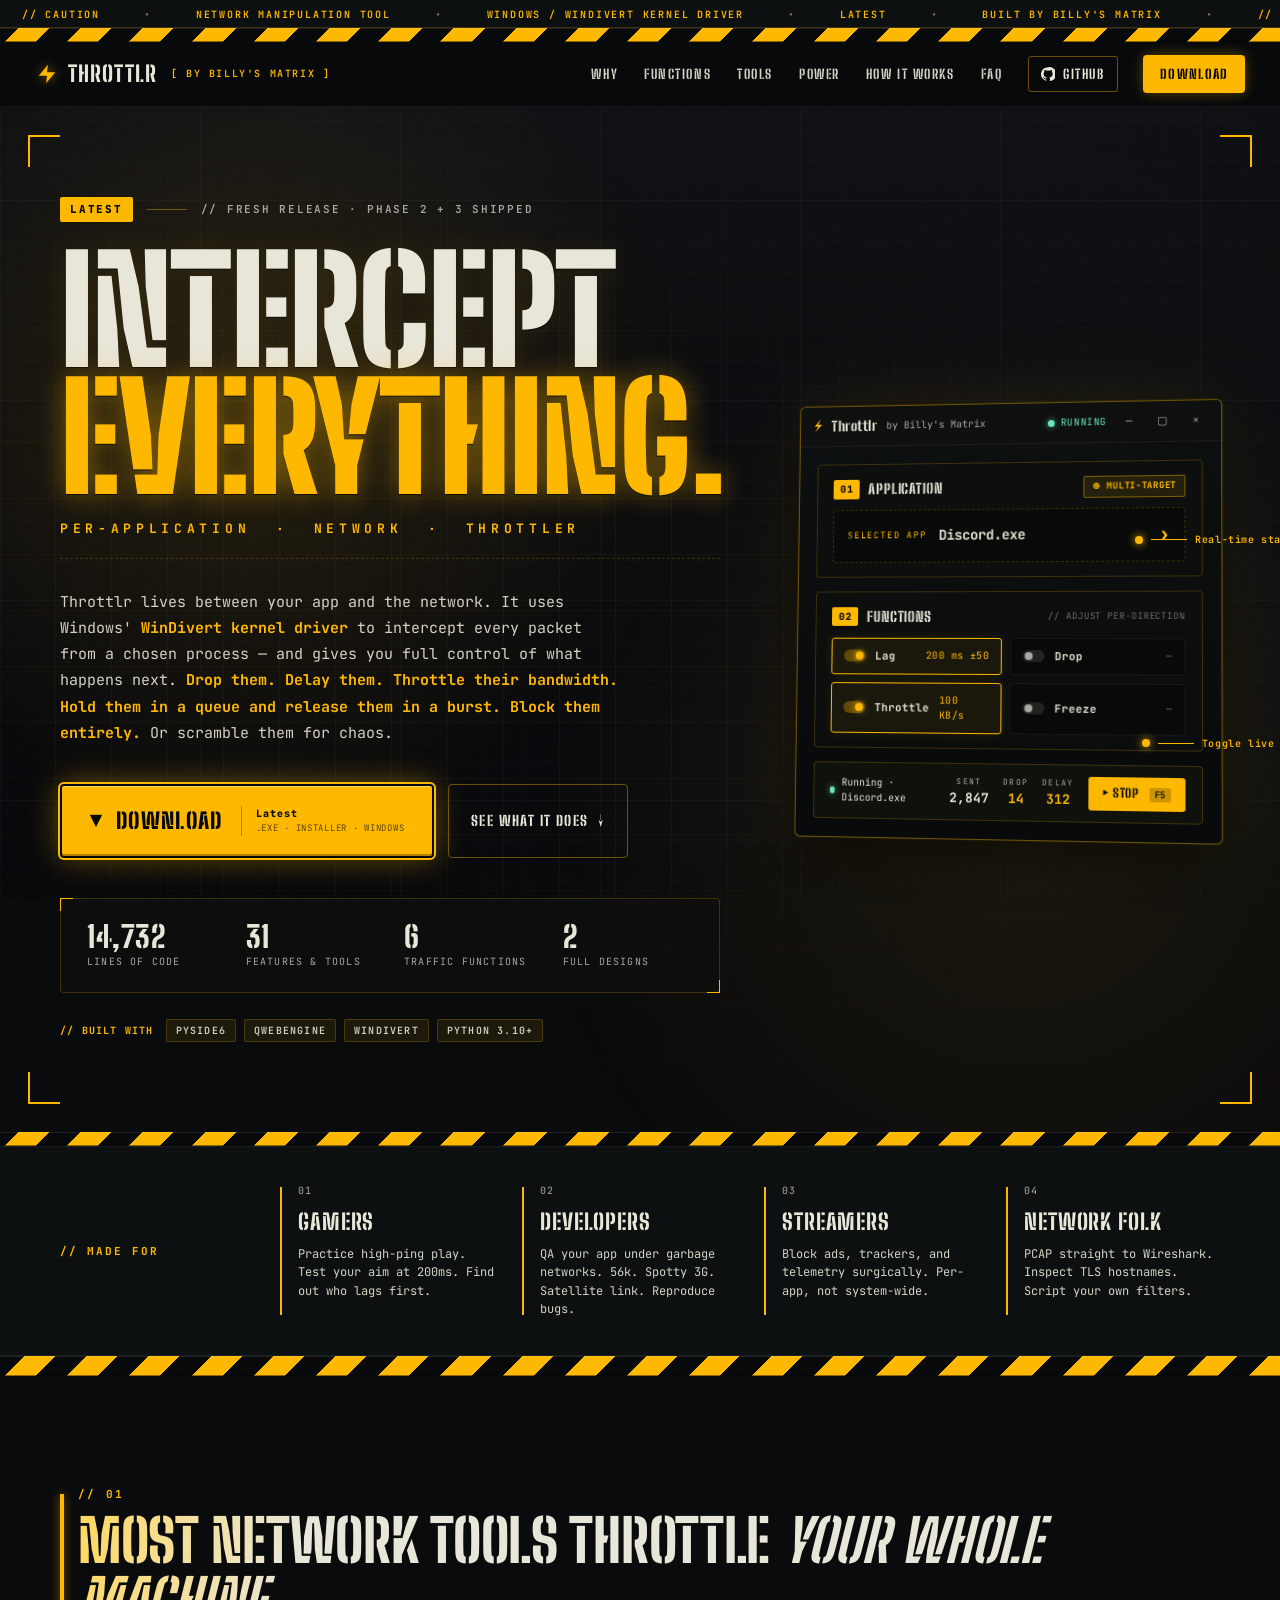
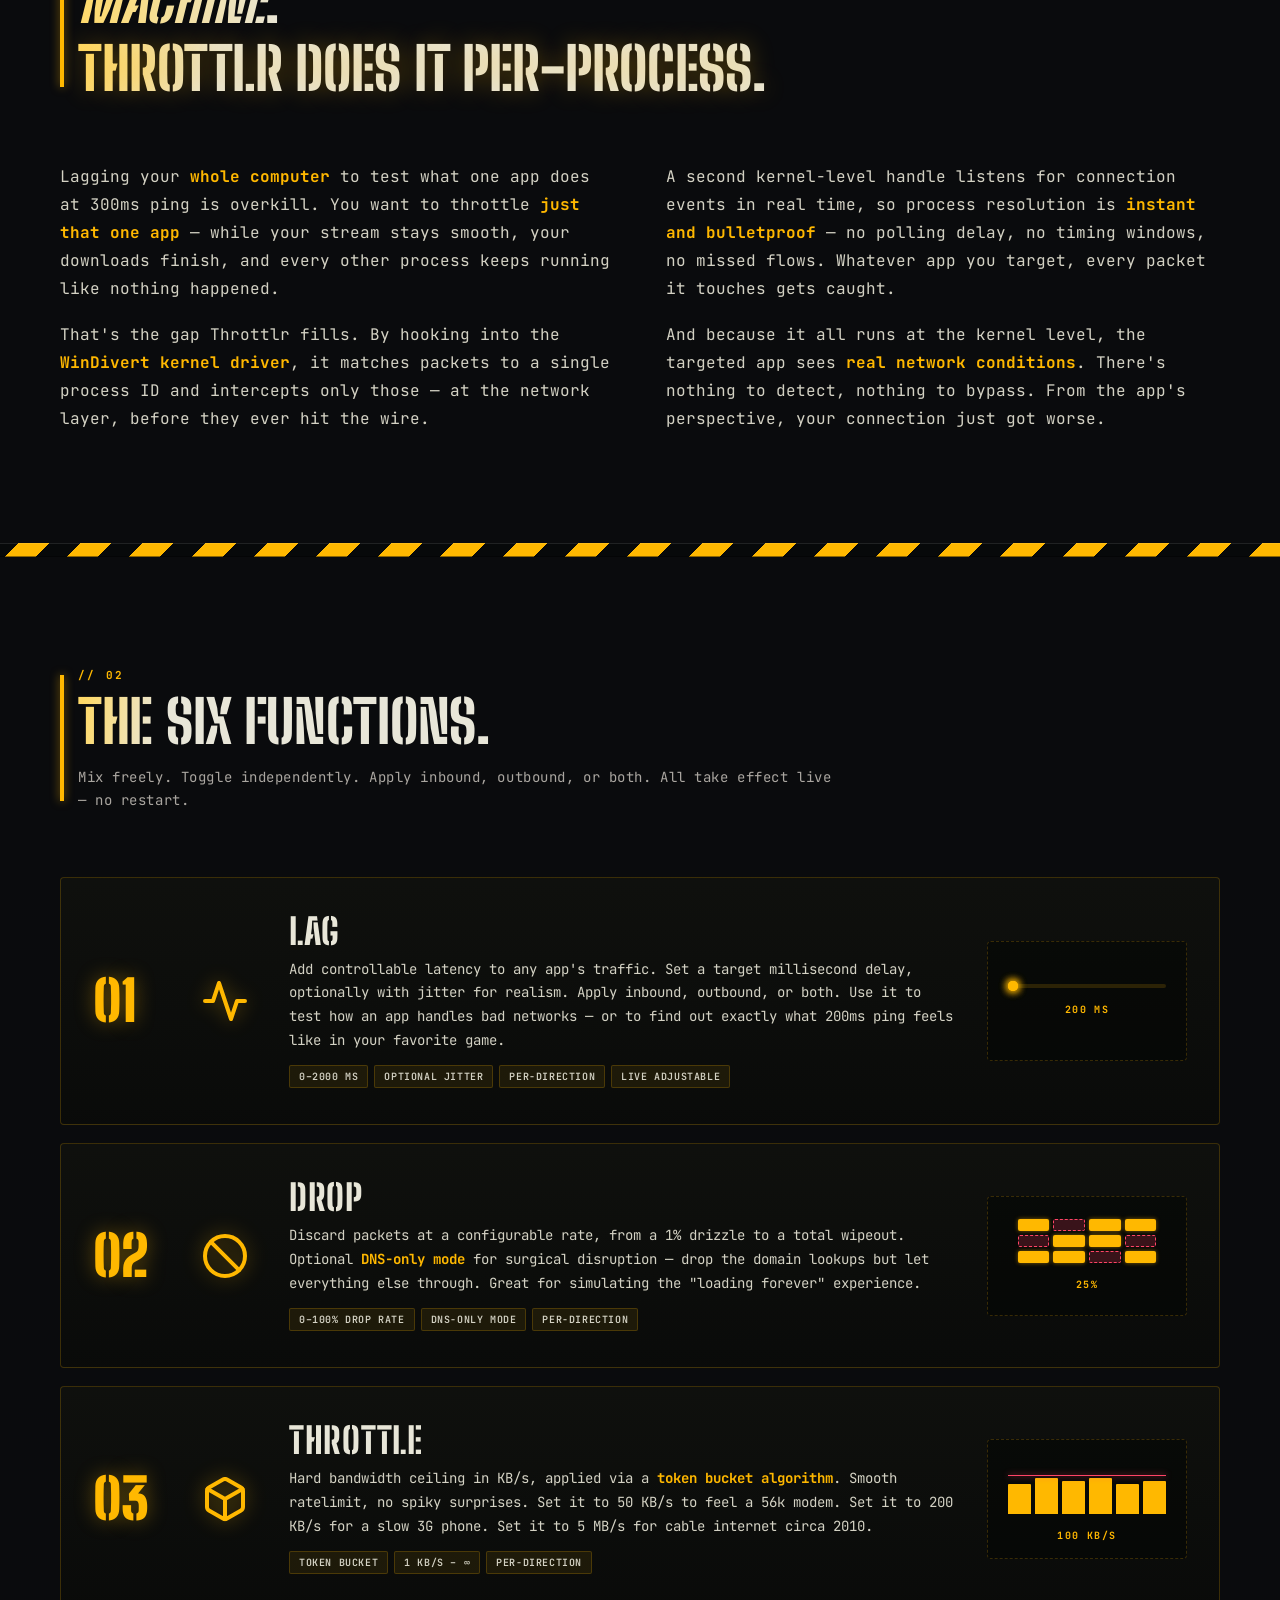
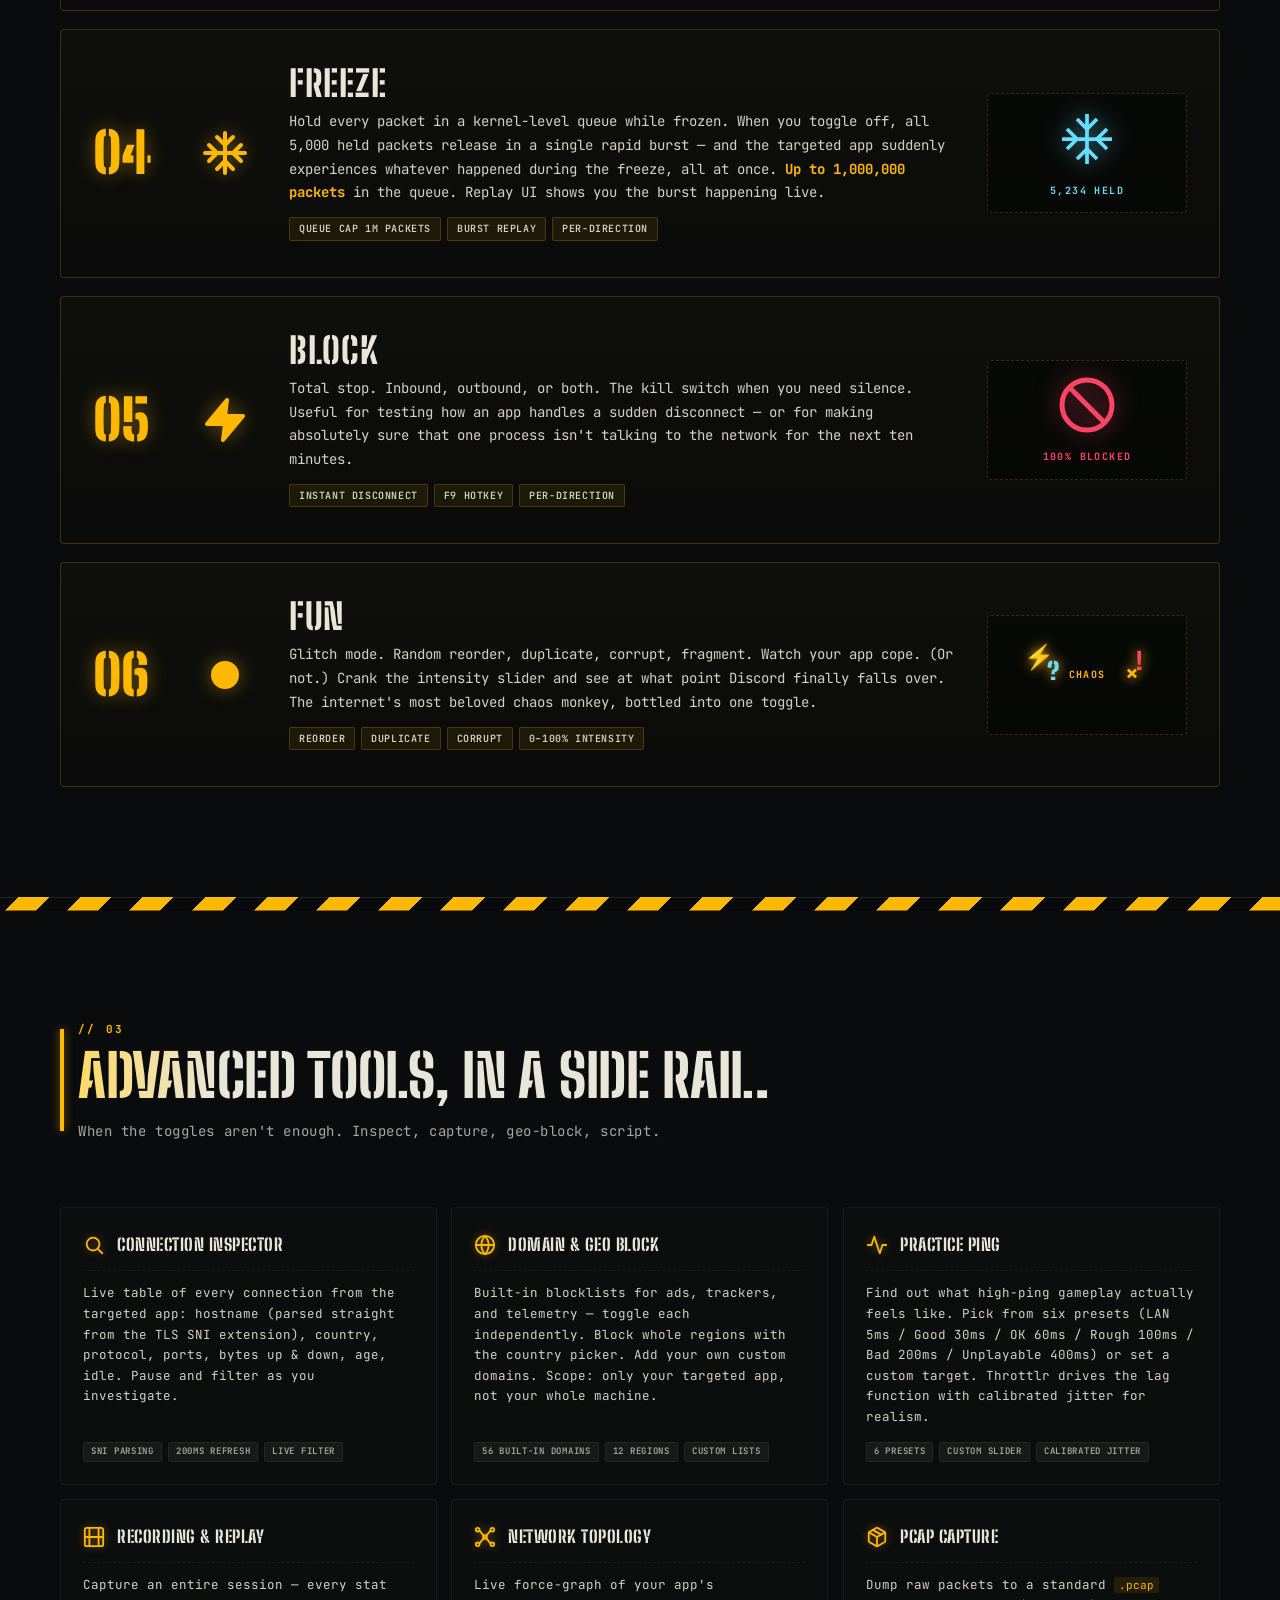
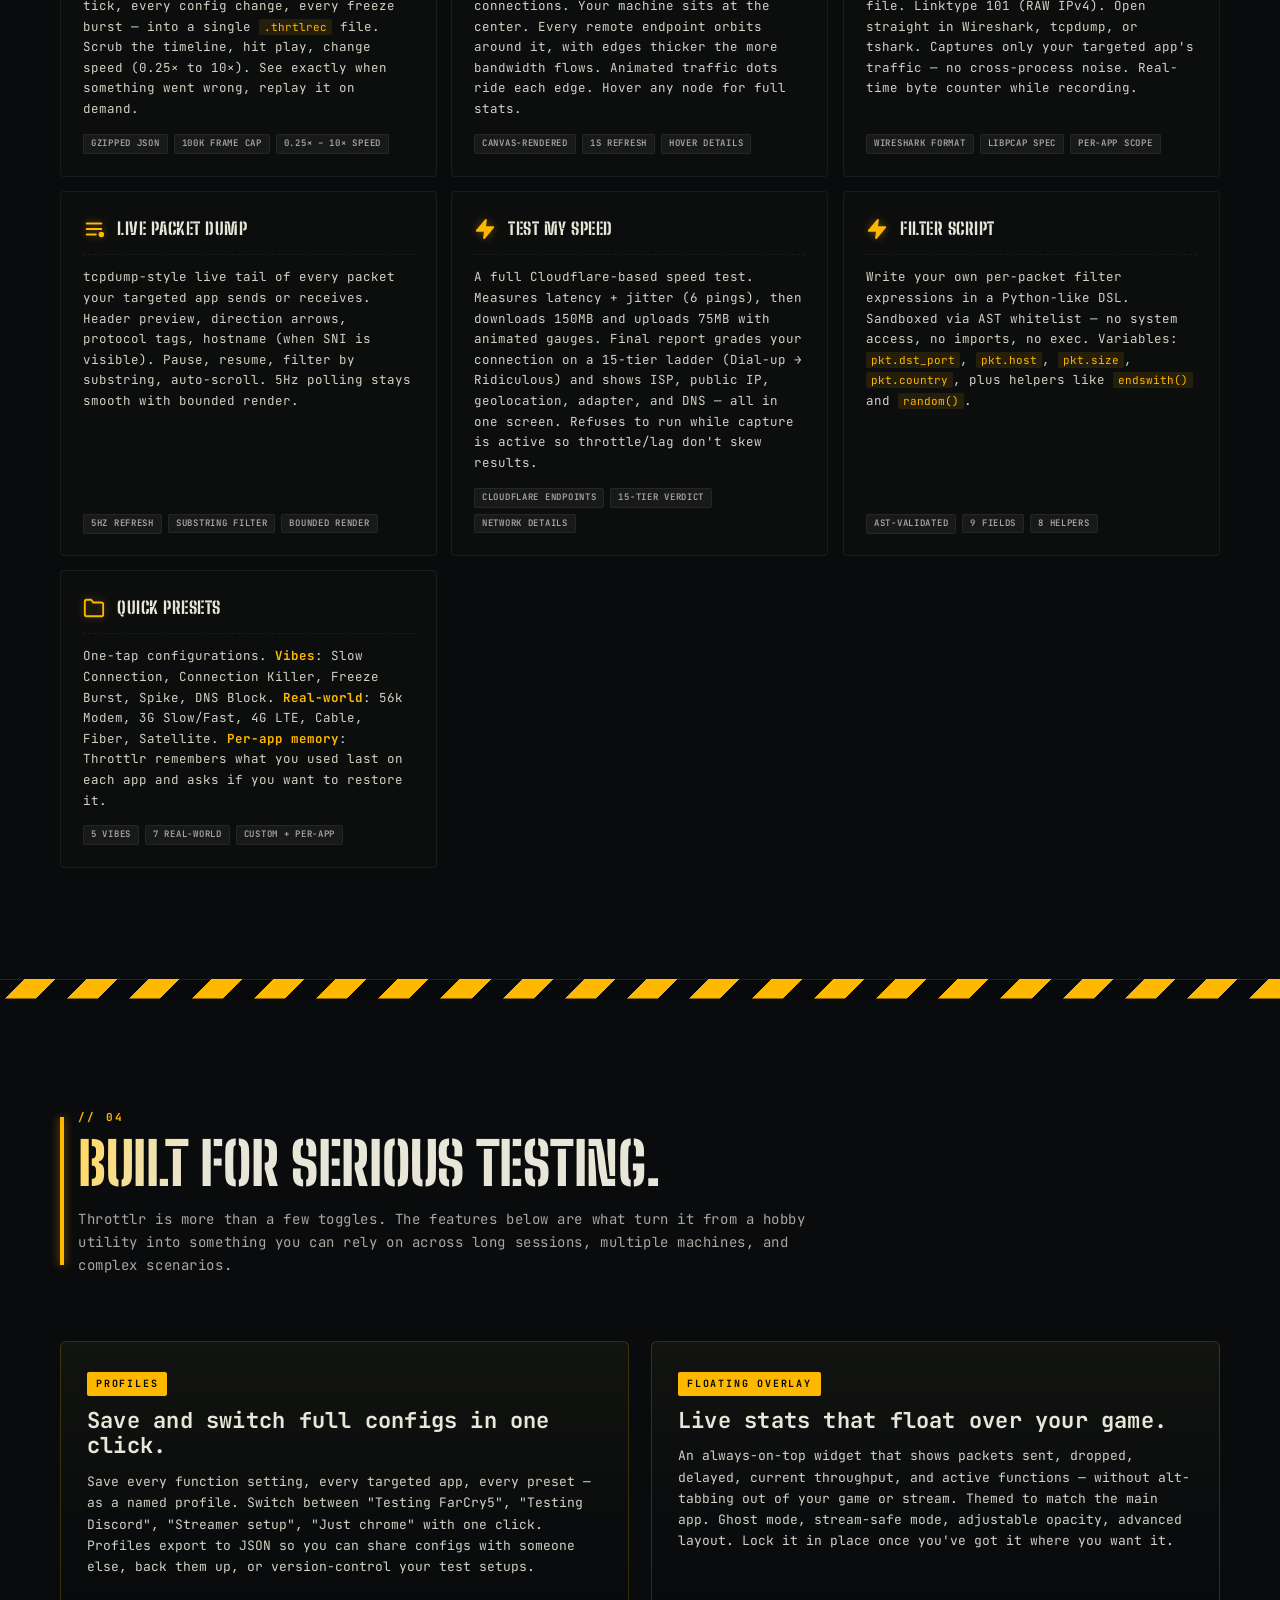
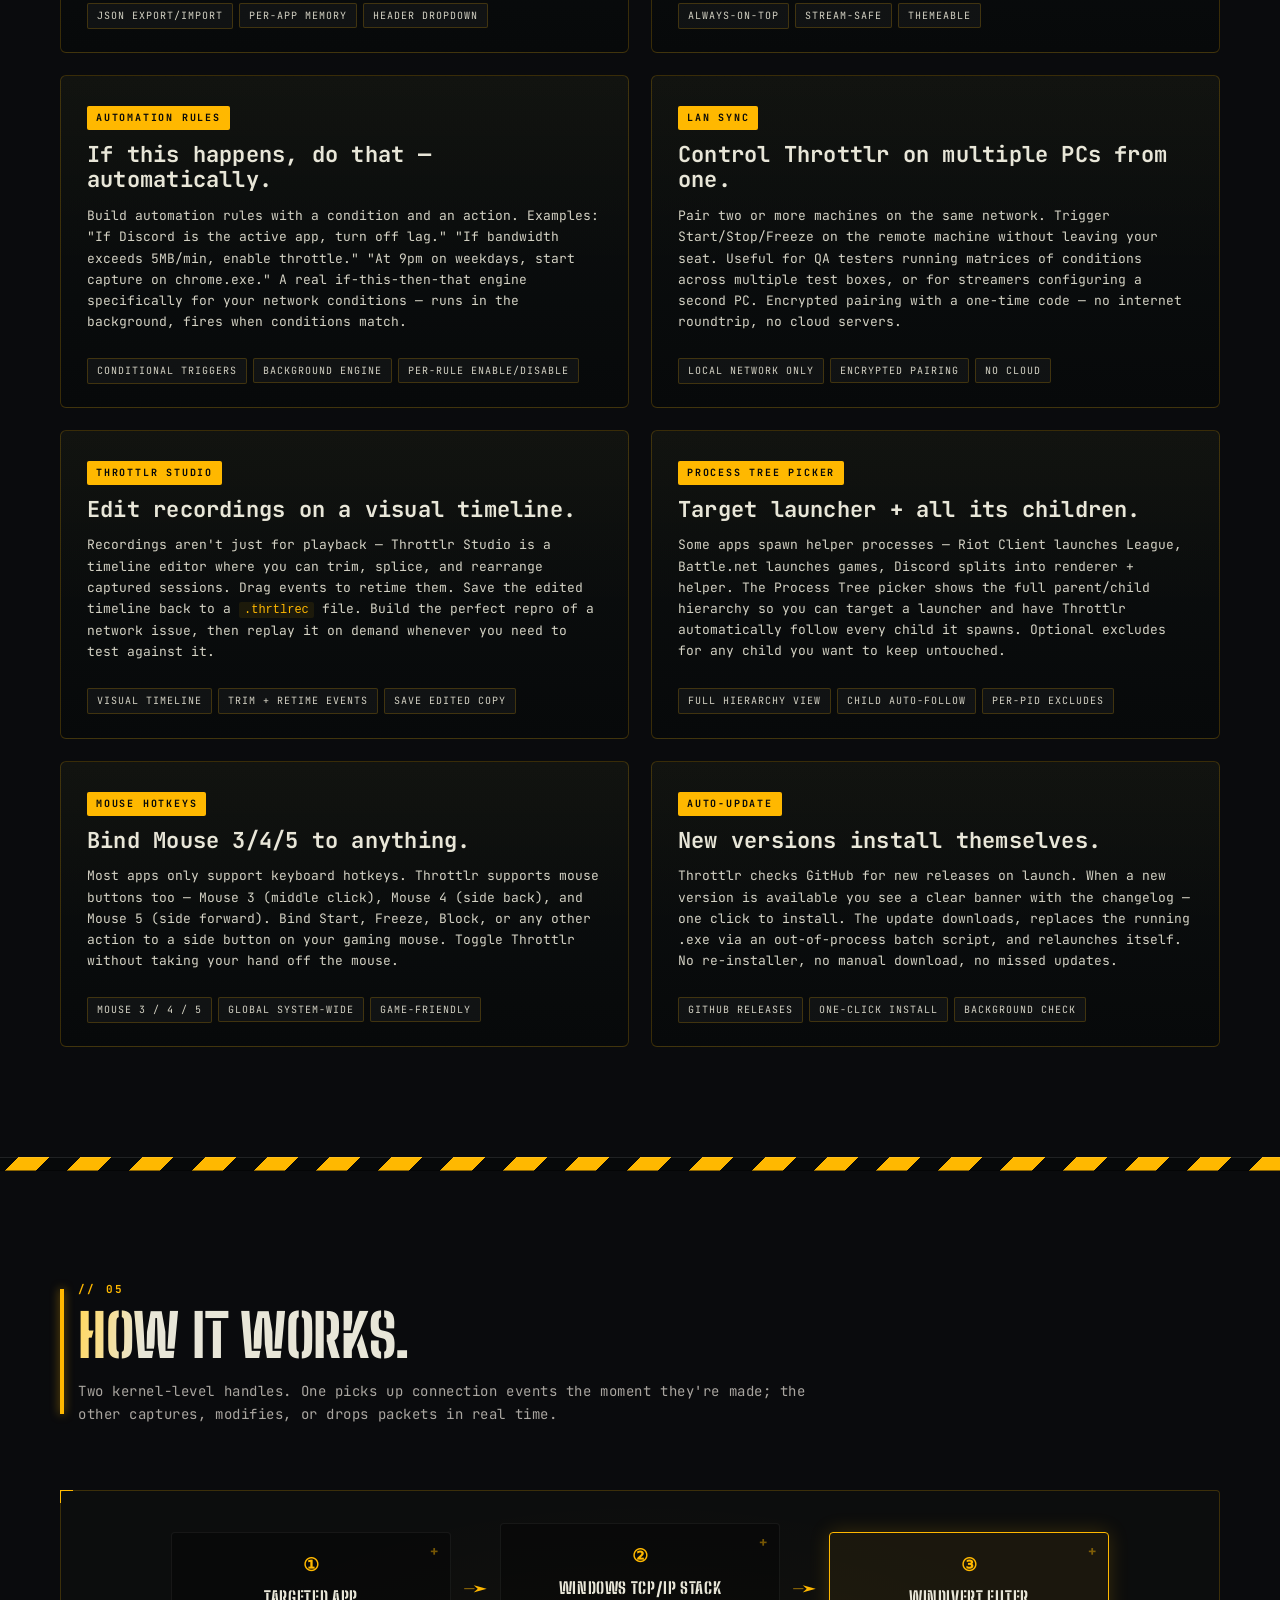
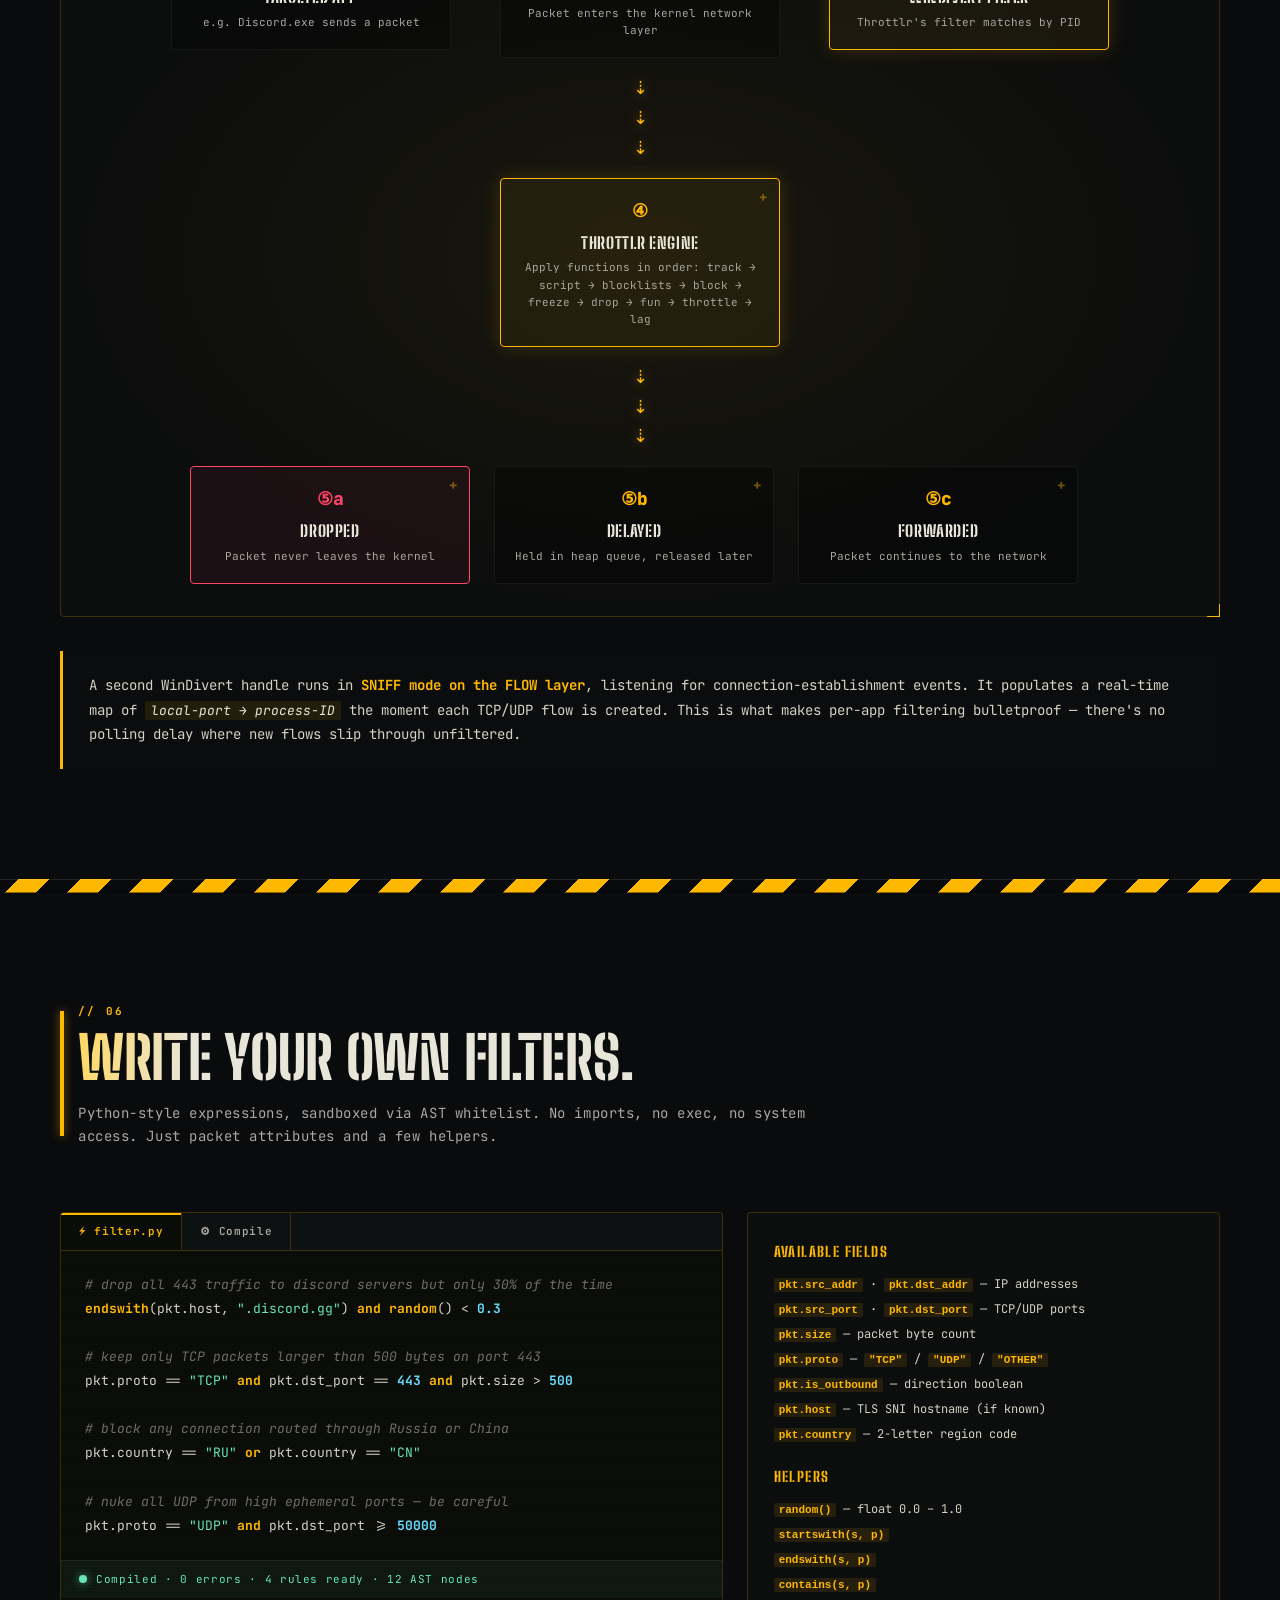
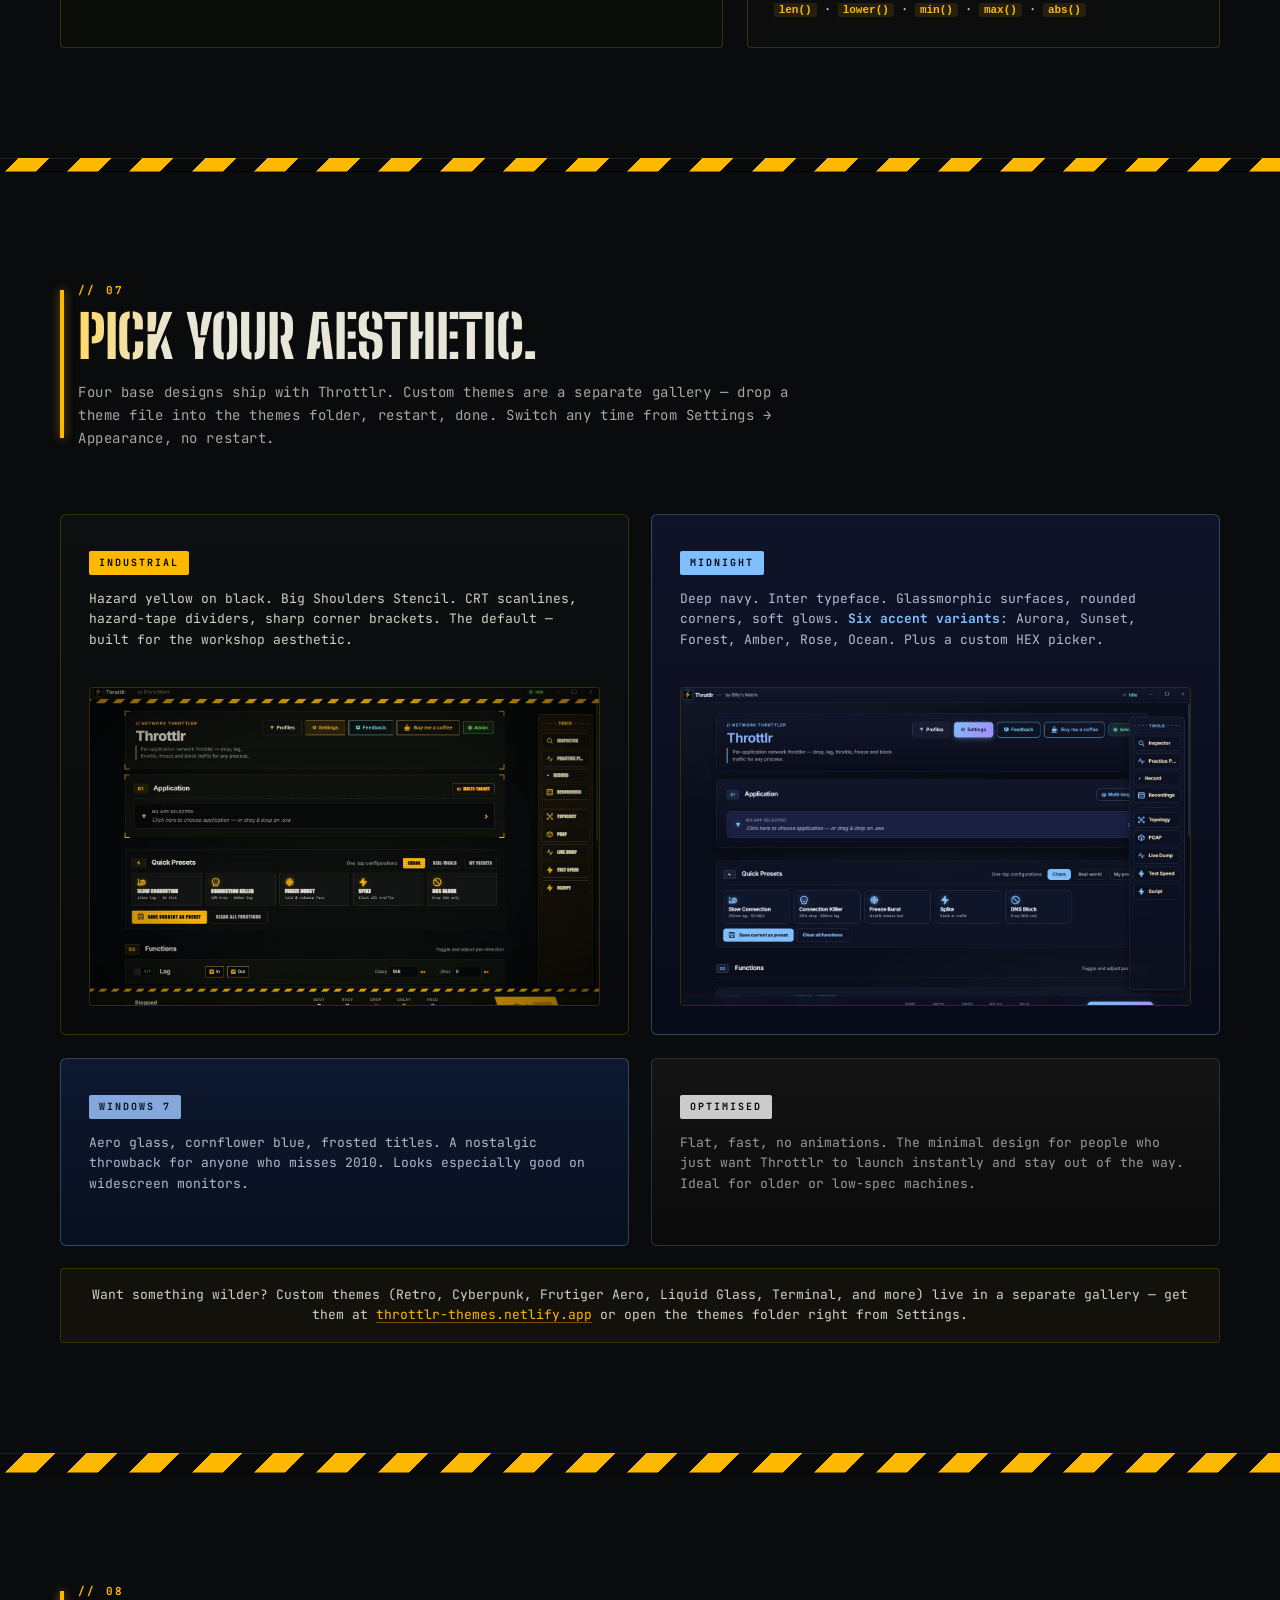
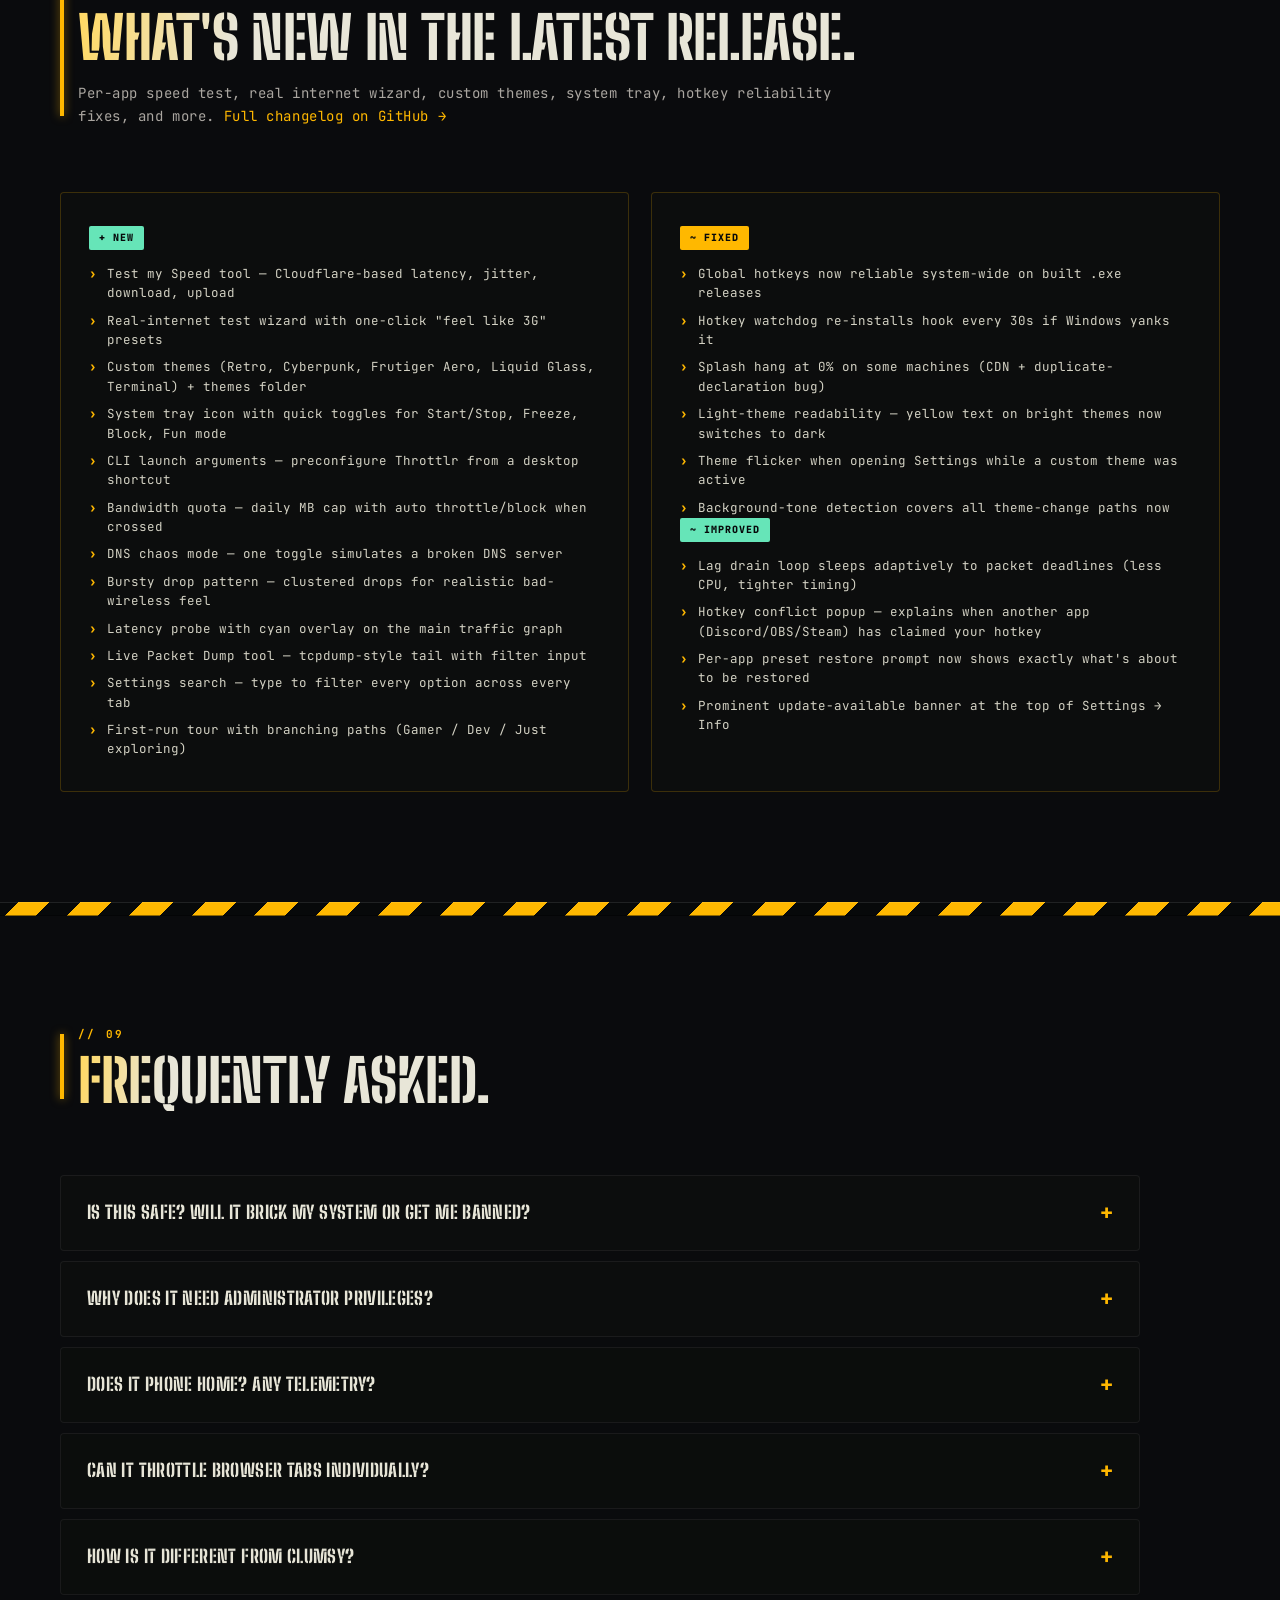
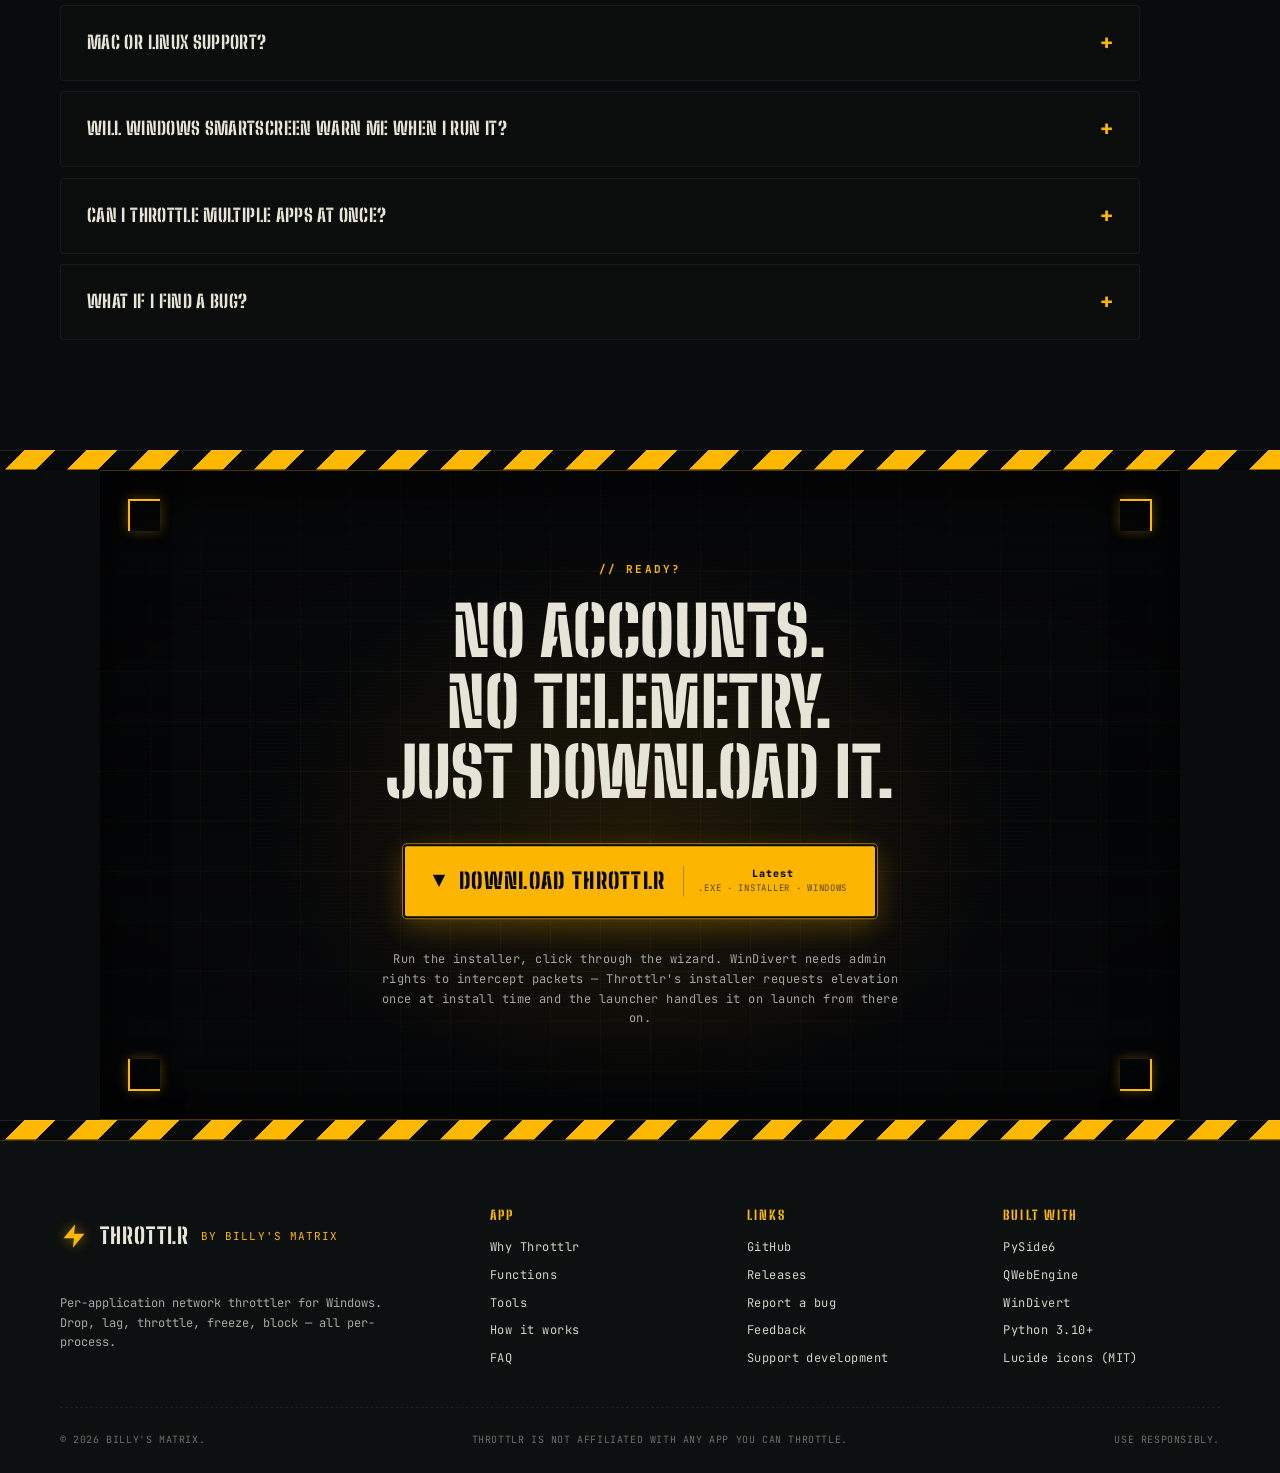
==== commit 8efcd4de: "update" ====
--- a/index.html
+++ b/index.html
@@ -29,9 +29,11 @@
   <div class="bg-orb bg-orb-3"></div>
 </div>
 
-<!-- v4 — Cursor spotlight. Desktop-only soft yellow glow that follows
-     the mouse via JS (translate3d). Hidden on touch / mobile via CSS. -->
-<div class="cursor-spotlight" id="cursorSpot" aria-hidden="true"></div>
+<!-- v4.1 — Hero-zone yellow ambient glow. Fixed-position overlay that's
+     fully opaque while we're near the top of the page (so the hero feels
+     warm and rich) and fades out as the user scrolls past it. CSS uses
+     the --scroll-y variable from app.js to drive the opacity. -->
+<div class="hero-zone-glow" aria-hidden="true"></div>
 
 <!-- Scroll progress indicator -->
 <div class="scroll-progress" id="scrollProgress"></div>
@@ -621,19 +623,19 @@
   </div>
   <div class="how-arch reveal">
     <div class="arch-row">
-      <div class="arch-block arch-app">
+      <div class="arch-block arch-app" data-arch="app" role="button" tabindex="0">
         <span class="arch-num">①</span>
         <div class="arch-block-title">Targeted app</div>
         <div class="arch-block-desc">e.g. Discord.exe sends a packet</div>
       </div>
       <span class="arch-arrow">→</span>
-      <div class="arch-block arch-os">
+      <div class="arch-block arch-os" data-arch="os" role="button" tabindex="0">
         <span class="arch-num">②</span>
         <div class="arch-block-title">Windows TCP/IP stack</div>
         <div class="arch-block-desc">Packet enters the kernel network layer</div>
       </div>
       <span class="arch-arrow">→</span>
-      <div class="arch-block arch-divert highlight">
+      <div class="arch-block arch-divert highlight" data-arch="divert" role="button" tabindex="0">
         <span class="arch-num">③</span>
         <div class="arch-block-title">WinDivert filter</div>
         <div class="arch-block-desc">Throttlr's filter matches by PID</div>
@@ -645,7 +647,7 @@
       <span class="arch-tube-glyph">⇣</span>
     </div>
     <div class="arch-row">
-      <div class="arch-block arch-engine highlight">
+      <div class="arch-block arch-engine highlight" data-arch="engine" role="button" tabindex="0">
         <span class="arch-num">④</span>
         <div class="arch-block-title">Throttlr engine</div>
         <div class="arch-block-desc">
@@ -660,21 +662,33 @@
       <span class="arch-tube-glyph">⇣</span>
     </div>
     <div class="arch-row arch-row-end">
-      <div class="arch-block arch-out warn">
+      <div class="arch-block arch-out warn" data-arch="dropped" role="button" tabindex="0">
         <span class="arch-num">⑤a</span>
         <div class="arch-block-title">Dropped</div>
         <div class="arch-block-desc">Packet never leaves the kernel</div>
       </div>
-      <div class="arch-block arch-out">
+      <div class="arch-block arch-out" data-arch="delayed" role="button" tabindex="0">
         <span class="arch-num">⑤b</span>
         <div class="arch-block-title">Delayed</div>
         <div class="arch-block-desc">Held in heap queue, released later</div>
       </div>
-      <div class="arch-block arch-out">
+      <div class="arch-block arch-out" data-arch="forwarded" role="button" tabindex="0">
         <span class="arch-num">⑤c</span>
         <div class="arch-block-title">Forwarded</div>
         <div class="arch-block-desc">Packet continues to the network</div>
       </div>
+    </div>
+  </div>
+
+  <!-- v4.1 — Detail panel populated by JS when an arch-block is clicked.
+       Hidden by default; gets .is-open class to animate in. -->
+  <div class="arch-detail" id="archDetail" aria-live="polite">
+    <div class="arch-detail-head">
+      <span class="arch-detail-num" id="archDetailNum">// 01</span>
+      <span class="arch-detail-title" id="archDetailTitle">PICK A BLOCK</span>
+    </div>
+    <div class="arch-detail-body" id="archDetailBody">
+      <p>Click any block in the diagram above to see what actually happens at that stage in detail.</p>
     </div>
   </div>
   <div class="how-side-note reveal">
@@ -696,12 +710,13 @@
     <p class="section-sub">Python-style expressions, sandboxed via AST whitelist. No imports, no exec, no system access. Just packet attributes and a few helpers.</p>
   </div>
   <div class="script-demo reveal">
-    <div class="script-window">
+    <div class="script-window" id="scriptWindow">
       <div class="script-tabs">
-        <span class="script-tab active">⚡ filter.py</span>
-        <span class="script-tab">⚙ Compile</span>
-      </div>
-      <pre class="script-code"><span class="cmt"># drop all 443 traffic to discord servers but only 30% of the time</span>
+        <span class="script-tab active" data-script-tab="source">⚡ filter.py</span>
+        <span class="script-tab" data-script-tab="compiled">⚙ Compile</span>
+      </div>
+      <div class="script-source">
+        <pre class="script-code"><span class="cmt"># drop all 443 traffic to discord servers but only 30% of the time</span>
 <span class="kw">endswith</span>(pkt.host, <span class="str">".discord.gg"</span>) <span class="kw">and</span> <span class="kw">random</span>() &lt; <span class="num">0.3</span>
 
 <span class="cmt"># keep only TCP packets larger than 500 bytes on port 443</span>
@@ -712,9 +727,56 @@
 
 <span class="cmt"># nuke all UDP from high ephemeral ports — be careful</span>
 pkt.proto == <span class="str">"UDP"</span> <span class="kw">and</span> pkt.dst_port &gt;= <span class="num">50000</span></pre>
+      </div>
+      <!-- v4.1 — Compiled output view. Shown when the Compile tab is active.
+           Displays an AST/structure breakdown for each rule so users can
+           see what the sandbox actually does with their expression. -->
+      <div class="script-compiled" id="scriptCompiled">
+        <div class="sc-rule">
+          <div class="sc-rule-head">RULE 1 — 30% Discord drop</div>
+          <div class="sc-rule-source">endswith(pkt.host, ".discord.gg") and random() &lt; 0.3</div>
+          <div class="sc-rule-ast">BoolOp(<span style="color:#66d9ef">And</span>, [<br>
+            &nbsp;&nbsp;Call(<span style="color:#ffb800">endswith</span>, [Attr(pkt.host), Str ".discord.gg"]),<br>
+            &nbsp;&nbsp;Compare(Call(<span style="color:#ffb800">random</span>), Lt, Num 0.3)<br>
+            ])
+          </div>
+          <div class="sc-rule-meta">2 helper calls · 1 attribute access · <span class="ok">✓ valid</span></div>
+        </div>
+        <div class="sc-rule">
+          <div class="sc-rule-head">RULE 2 — TCP filter</div>
+          <div class="sc-rule-source">pkt.proto == "TCP" and pkt.dst_port == 443 and pkt.size &gt; 500</div>
+          <div class="sc-rule-ast">BoolOp(<span style="color:#66d9ef">And</span>, [<br>
+            &nbsp;&nbsp;Compare(Attr(pkt.proto), Eq, Str "TCP"),<br>
+            &nbsp;&nbsp;Compare(Attr(pkt.dst_port), Eq, Num 443),<br>
+            &nbsp;&nbsp;Compare(Attr(pkt.size), Gt, Num 500)<br>
+            ])
+          </div>
+          <div class="sc-rule-meta">0 helper calls · 3 attribute accesses · <span class="ok">✓ valid</span></div>
+        </div>
+        <div class="sc-rule">
+          <div class="sc-rule-head">RULE 3 — Country block</div>
+          <div class="sc-rule-source">pkt.country == "RU" or pkt.country == "CN"</div>
+          <div class="sc-rule-ast">BoolOp(<span style="color:#66d9ef">Or</span>, [<br>
+            &nbsp;&nbsp;Compare(Attr(pkt.country), Eq, Str "RU"),<br>
+            &nbsp;&nbsp;Compare(Attr(pkt.country), Eq, Str "CN")<br>
+            ])
+          </div>
+          <div class="sc-rule-meta">0 helper calls · 2 attribute accesses · <span class="ok">✓ valid</span></div>
+        </div>
+        <div class="sc-rule">
+          <div class="sc-rule-head">RULE 4 — UDP high-port</div>
+          <div class="sc-rule-source">pkt.proto == "UDP" and pkt.dst_port &gt;= 50000</div>
+          <div class="sc-rule-ast">BoolOp(<span style="color:#66d9ef">And</span>, [<br>
+            &nbsp;&nbsp;Compare(Attr(pkt.proto), Eq, Str "UDP"),<br>
+            &nbsp;&nbsp;Compare(Attr(pkt.dst_port), GtE, Num 50000)<br>
+            ])
+          </div>
+          <div class="sc-rule-meta">0 helper calls · 2 attribute accesses · <span class="ok">✓ valid</span></div>
+        </div>
+      </div>
       <div class="script-status">
         <span class="status-dot"></span>
-        <span class="status-text">Compiled · 0 errors · ready</span>
+        <span class="status-text" id="scriptStatusText">Compiled · 0 errors · 4 rules ready · 12 AST nodes</span>
       </div>
     </div>
     <div class="script-fields">
@@ -753,33 +815,17 @@
     <div class="design-card reveal">
       <div class="design-tag design-tag-industrial">INDUSTRIAL</div>
       <p class="design-desc">Hazard yellow on black. Big Shoulders Stencil. CRT scanlines, hazard-tape dividers, sharp corner brackets. The default — built for the workshop aesthetic.</p>
-      <div class="design-mock design-mock-industrial">
-        <div class="dm-header">
-          <span class="dm-num">02</span>
-          <span class="dm-title">Functions</span>
-        </div>
-        <div class="dm-funcs">
-          <div class="dm-fn on"><span class="dm-knob"></span><span>Lag</span><span class="dm-meta">200 ms ±50</span></div>
-          <div class="dm-fn"><span class="dm-knob"></span><span>Drop</span><span class="dm-meta">—</span></div>
-          <div class="dm-fn on"><span class="dm-knob"></span><span>Throttle</span><span class="dm-meta">100 KB/s</span></div>
-          <div class="dm-fn"><span class="dm-knob"></span><span>Freeze</span><span class="dm-meta">—</span></div>
-        </div>
+      <!-- v4.1 — Real screenshot of the Industrial theme replaces the
+           CSS mockup. Lazy-loaded since it's below the fold. -->
+      <div class="design-preview">
+        <img src="theme-hazard.png" alt="Throttlr Industrial theme — hazard yellow on black" loading="lazy">
       </div>
     </div>
     <div class="design-card reveal" style="--d: 0.1s">
       <div class="design-tag design-tag-midnight">MIDNIGHT</div>
       <p class="design-desc">Deep navy. Inter typeface. Glassmorphic surfaces, rounded corners, soft glows. <strong>Six accent variants</strong>: Aurora, Sunset, Forest, Amber, Rose, Ocean. Plus a custom HEX picker.</p>
-      <div class="design-mock design-mock-midnight">
-        <div class="dm-header dm-header-midnight">
-          <span class="dm-num dm-num-midnight">02</span>
-          <span class="dm-title dm-title-midnight">Functions</span>
-        </div>
-        <div class="dm-funcs">
-          <div class="dm-fn dm-fn-midnight on"><span class="dm-knob dm-knob-midnight"></span><span>Lag</span><span class="dm-meta dm-meta-midnight">200 ms ±50</span></div>
-          <div class="dm-fn dm-fn-midnight"><span class="dm-knob dm-knob-midnight"></span><span>Drop</span><span class="dm-meta dm-meta-midnight">—</span></div>
-          <div class="dm-fn dm-fn-midnight on"><span class="dm-knob dm-knob-midnight"></span><span>Throttle</span><span class="dm-meta dm-meta-midnight">100 KB/s</span></div>
-          <div class="dm-fn dm-fn-midnight"><span class="dm-knob dm-knob-midnight"></span><span>Freeze</span><span class="dm-meta dm-meta-midnight">—</span></div>
-        </div>
+      <div class="design-preview">
+        <img src="theme-deep.png" alt="Throttlr Midnight theme — deep navy with cool accents" loading="lazy">
       </div>
     </div>
     <div class="design-card reveal" style="--d: 0.2s">
--- a/style.css
+++ b/style.css
@@ -3002,62 +3002,71 @@
 .thanks-secondary:hover { color: #ffb800; }
 
 
+
 /* =====================================================================
- * v4 — VISUAL UPGRADE
- * Layered background depth, blueprint grid, ambient orbs, cursor
- * spotlight, 3D card tilt, magnetic buttons, polished link underlines.
- * Everything below is additive over the base styles.
+ * v4.1 — VISUAL UPGRADE (revised)
+ * Two-zone background: yellow-tinted "main" zone fades out as you scroll
+ * past the hero, leaving a more neutral darker zone for the rest of the
+ * page. Animated ambient orbs with scroll-driven parallax. Clickable
+ * how-it-works diagram. Tabbed filter "compile" view. Theme screenshots
+ * in the designs section. Distinct downloadable card for the final CTA.
+ * Cursor spotlight removed per Billy's request.
  * ===================================================================== */
 
-/* --- Background: layered gradients + blueprint grid ----------------- */
+/* --- Base body: neutral dark gradient (no global yellow tint) -------- */
 body {
-  /* Falling back to a dark base color underneath the gradient stack */
-  background-color: #08090b;
+  background-color: #0a0b0d;
   background-image:
-    /* Mouse spotlight on body — softly tinted yellow, follows the cursor.
-     * The actual high-contrast spotlight is a separate .cursor-spotlight
-     * element with mix-blend-mode; this body-level tint is the gentle
-     * background warmth. */
-    radial-gradient(800px circle at var(--spot-x, 50vw) var(--spot-y, 8vh),
-                    rgba(255, 184, 0, 0.055),
-                    transparent 60%),
-    /* Vignette — darkens the edges for depth */
-    radial-gradient(140% 110% at 50% 50%,
-                    transparent 35%,
-                    rgba(0, 0, 0, 0.55) 100%),
-    /* Soft ambient glows, fixed in place */
-    radial-gradient(circle at 22% 14%, rgba(255, 184, 0, 0.07) 0%, transparent 38%),
-    radial-gradient(circle at 84% 80%, rgba(102, 217, 255, 0.035) 0%, transparent 42%),
-    radial-gradient(circle at 60% 28%, rgba(255, 184, 0, 0.03) 0%, transparent 32%),
-    /* Blueprint grid — extremely subtle technical pattern, gives the
-     * background "structure" without dominating. Mask is via fade-to-black
-     * at the edges (vignette overlap softens the grid at corners). */
-    linear-gradient(rgba(255, 184, 0, 0.022) 1px, transparent 1px),
-    linear-gradient(90deg, rgba(255, 184, 0, 0.022) 1px, transparent 1px),
-    /* Larger grid for hierarchy */
-    linear-gradient(rgba(255, 184, 0, 0.04) 1px, transparent 1px),
-    linear-gradient(90deg, rgba(255, 184, 0, 0.04) 1px, transparent 1px),
-    /* Base vertical gradient — gray top, near-black bottom */
-    linear-gradient(180deg, #101214 0%, #0a0b0d 35%, #06070a 75%, #050607 100%);
+    /* Vignette — darker corners for depth */
+    radial-gradient(140% 110% at 50% 50%, transparent 35%, rgba(0,0,0,0.55) 100%),
+    /* A cool cyan whisper in the lower-right of the viewport */
+    radial-gradient(circle at 88% 92%, rgba(102, 217, 255, 0.025) 0%, transparent 45%),
+    /* Blueprint grid — very subtle technical pattern */
+    linear-gradient(rgba(180, 180, 200, 0.012) 1px, transparent 1px),
+    linear-gradient(90deg, rgba(180, 180, 200, 0.012) 1px, transparent 1px),
+    linear-gradient(rgba(180, 180, 200, 0.022) 1px, transparent 1px),
+    linear-gradient(90deg, rgba(180, 180, 200, 0.022) 1px, transparent 1px),
+    /* Base vertical gradient — top is slightly lighter, bottom near-black */
+    linear-gradient(180deg, #0e1014 0%, #0a0b0d 35%, #06070a 70%, #050608 100%);
   background-size:
-    100% 100%,                 /* spotlight */
-    100% 100%,                 /* vignette */
-    100% 100%, 100% 100%, 100% 100%,  /* ambient orbs */
-    40px 40px, 40px 40px,      /* minor grid */
-    200px 200px, 200px 200px,  /* major grid */
-    100% 100%;                 /* base */
+    100% 100%, 100% 100%,
+    40px 40px, 40px 40px,
+    200px 200px, 200px 200px,
+    100% 100%;
   background-attachment: fixed;
   background-position: 0 0;
 }
 
-/* Slow-drifting animated orbs — real DOM elements so we can animate them.
- * Sits BEHIND content (z-index: -1) but ABOVE body background. */
+/* --- Hero-zone overlay: a yellow ambient glow that's only visible at the
+ * top of the page. We attach it to body::before (we already have ::before
+ * for the film grain, so we use a NEW fixed div .hero-zone-glow below
+ * instead — added in the HTML). */
+.hero-zone-glow {
+  position: fixed;
+  inset: 0;
+  z-index: -1;            /* behind content, above body bg */
+  pointer-events: none;
+  background:
+    radial-gradient(circle at 18% 12%, rgba(255, 184, 0, 0.18) 0%, transparent 38%),
+    radial-gradient(circle at 80% 8%,  rgba(255, 184, 0, 0.10) 0%, transparent 40%),
+    radial-gradient(circle at 50% 0%,  rgba(255, 184, 0, 0.08) 0%, transparent 30%);
+  /* Fade out as the page scrolls past the hero. --scroll-y is set by JS in px.
+   * At scroll=0 → opacity 1. At scroll=~600px → opacity 0. linear fade. */
+  opacity: clamp(0, calc(1 - var(--scroll-y, 0px) / 600px), 1);
+  will-change: opacity;
+}
+
+/* --- Animated ambient orbs with scroll-driven parallax -------------- */
 .bg-orbs {
   position: fixed;
   inset: 0;
-  z-index: -1;
+  z-index: -2;
   pointer-events: none;
   overflow: hidden;
+  /* PARALLAX: translate the container UP slowly as user scrolls down.
+   * The fraction (here -0.18) controls how much "depth" the orbs have. */
+  transform: translate3d(0, calc(var(--scroll-y, 0px) * -0.18), 0);
+  will-change: transform;
 }
 .bg-orb {
   position: absolute;
@@ -3067,27 +3076,22 @@
   will-change: transform;
 }
 .bg-orb-1 {
-  top: -8%;
-  left: -6%;
-  width: 620px;
-  height: 620px;
-  background: radial-gradient(circle, rgba(255, 184, 0, 0.20), transparent 65%);
+  top: -8%;  left: -6%;
+  width: 620px; height: 620px;
+  background: radial-gradient(circle, rgba(255, 184, 0, 0.22), transparent 65%);
   animation: orb-drift-1 32s ease-in-out infinite;
 }
 .bg-orb-2 {
-  bottom: -12%;
-  right: -8%;
-  width: 540px;
-  height: 540px;
+  /* This one sits FURTHER down the page so it shows after the hero */
+  top: 90vh; right: -8%;
+  width: 540px; height: 540px;
   background: radial-gradient(circle, rgba(102, 217, 255, 0.13), transparent 65%);
   animation: orb-drift-2 38s ease-in-out infinite;
 }
 .bg-orb-3 {
-  top: 45%;
-  left: 35%;
-  width: 460px;
-  height: 460px;
-  background: radial-gradient(circle, rgba(255, 184, 0, 0.10), transparent 65%);
+  top: 50vh; left: 30%;
+  width: 460px; height: 460px;
+  background: radial-gradient(circle, rgba(255, 184, 0, 0.06), transparent 65%);
   animation: orb-drift-3 46s ease-in-out infinite;
 }
 @keyframes orb-drift-1 {
@@ -3105,30 +3109,7 @@
   50%      { transform: translate(-130px, -90px); }
 }
 
-/* Cursor spotlight — soft yellow glow that follows the mouse on desktop */
-.cursor-spotlight {
-  position: fixed;
-  top: 0; left: 0;
-  width: 520px;
-  height: 520px;
-  border-radius: 50%;
-  background: radial-gradient(circle, rgba(255, 184, 0, 0.10), transparent 60%);
-  pointer-events: none;
-  z-index: 3;
-  transform: translate3d(-50%, -50%, 0);
-  opacity: 0;
-  transition: opacity 0.35s ease;
-  mix-blend-mode: screen;
-  will-change: transform, left, top;
-}
-.cursor-spotlight.is-active { opacity: 1; }
-@media (max-width: 900px), (pointer: coarse) {
-  .cursor-spotlight { display: none; }
-}
-
 /* --- 3D Card tilt ---------------------------------------------------- */
-/* Cards get position:relative (most already have it) so the glow pseudo
- * works. The transform is applied via JS via inline style. */
 .usecase, .tool-card, .power-card, .design-card, .faq-item {
   position: relative;
   transform-style: preserve-3d;
@@ -3143,8 +3124,6 @@
   transition: transform 0.06s linear, border-color 0.3s ease, box-shadow 0.3s ease;
   z-index: 5;
 }
-/* Glow that follows the cursor across the card surface. Controlled by
- * --mx/--my CSS variables set in JS from mouse position. */
 .usecase::after, .tool-card::after, .power-card::after,
 .design-card::after, .faq-item::after {
   content: '';
@@ -3166,13 +3145,11 @@
 .faq-item.is-tilting::after {
   opacity: 1;
 }
-/* Make sure card content stays above the glow pseudo */
 .usecase > *, .tool-card > *, .power-card > *,
 .design-card > *, .faq-item > * {
   position: relative;
   z-index: 2;
 }
-/* Borders brighten + add a soft shadow when hovering — adds to the lift */
 .usecase:hover, .tool-card:hover, .power-card:hover,
 .design-card:hover, .faq-item:hover {
   border-color: rgba(255, 184, 0, 0.42);
@@ -3181,7 +3158,7 @@
     0 0 36px rgba(255, 184, 0, 0.08);
 }
 
-/* --- Magnetic buttons (translate via inline style from JS) ----------- */
+/* --- Magnetic buttons ----------------------------------------------- */
 .nav-cta, .btn-download, .btn-secondary {
   transition:
     transform 0.4s cubic-bezier(0.2, 0.8, 0.2, 1),
@@ -3191,35 +3168,16 @@
   will-change: transform;
 }
 .nav-cta.is-magnetic, .btn-download.is-magnetic, .btn-secondary.is-magnetic {
-  transition: transform 0.06s linear,
-              box-shadow 0.25s ease,
-              background-color 0.2s ease,
-              color 0.2s ease;
-}
-
-/* --- Polished link underline animation ------------------------------- */
-.section-sub a, .faq-a a {
-  position: relative;
-  background-image: linear-gradient(currentColor, currentColor);
-  background-size: 0% 1px;
-  background-repeat: no-repeat;
-  background-position: 0 100%;
-  transition: background-size 0.3s ease;
-}
-.section-sub a:hover, .faq-a a:hover {
-  background-size: 100% 1px;
-}
-
-/* --- Heading "shine" sweep on hover --------------------------------- */
-/* Adds a subtle moving gloss across major section titles when hovered */
+  transition: transform 0.06s linear, box-shadow 0.25s ease,
+              background-color 0.2s ease, color 0.2s ease;
+}
+
+/* --- Section-title shine sweep -------------------------------------- */
 .section-title {
   background: linear-gradient(
     100deg,
-    var(--bone) 0%,
-    var(--bone) 40%,
-    var(--hazard-2) 50%,
-    var(--bone) 60%,
-    var(--bone) 100%
+    var(--bone) 0%, var(--bone) 40%,
+    var(--hazard-2) 50%, var(--bone) 60%, var(--bone) 100%
   );
   background-size: 200% 100%;
   background-position: -100% 0;
@@ -3228,6 +3186,310 @@
   -webkit-text-fill-color: transparent;
   transition: background-position 0.9s ease;
 }
-.section-title:hover {
-  background-position: 200% 0;
-}
+.section-title:hover { background-position: 200% 0; }
+
+/* --- Polished link underline ---------------------------------------- */
+.section-sub a, .faq-a a {
+  position: relative;
+  background-image: linear-gradient(currentColor, currentColor);
+  background-size: 0% 1px;
+  background-repeat: no-repeat;
+  background-position: 0 100%;
+  transition: background-size 0.3s ease;
+}
+.section-sub a:hover, .faq-a a:hover { background-size: 100% 1px; }
+
+/* =====================================================================
+ * v4.1 — Section // 05 — Clickable architecture diagram
+ * Each arch-block is now interactive. Clicking expands a detail panel
+ * below the diagram showing what that step actually does in technical
+ * depth. Hover state hints at clickability.
+ * ===================================================================== */
+.arch-block {
+  cursor: pointer;
+  transition: transform 0.2s ease, border-color 0.2s ease, box-shadow 0.2s ease;
+  user-select: none;
+}
+.arch-block:hover {
+  transform: translateY(-2px);
+  border-color: rgba(255, 184, 0, 0.55) !important;
+  box-shadow: 0 8px 28px rgba(0,0,0,0.45), 0 0 18px rgba(255, 184, 0, 0.10);
+}
+.arch-block.is-active {
+  border-color: var(--hazard) !important;
+  box-shadow: 0 8px 28px rgba(0,0,0,0.55), 0 0 24px rgba(255, 184, 0, 0.22);
+  transform: translateY(-1px);
+}
+/* Subtle "click me" cue — small caret in the corner */
+.arch-block::before {
+  content: '+';
+  position: absolute;
+  top: 8px; right: 12px;
+  font-family: var(--font-mono);
+  font-size: 14px;
+  font-weight: 700;
+  color: rgba(255, 184, 0, 0.45);
+  transition: transform 0.25s ease, color 0.2s ease;
+}
+.arch-block.is-active::before {
+  content: '−';
+  color: var(--hazard);
+  transform: rotate(180deg);
+}
+
+/* Detail panel — sits below the diagram, animated open/close */
+.arch-detail {
+  margin: 26px auto 0;
+  max-width: 980px;
+  padding: 24px 28px;
+  background:
+    linear-gradient(180deg, rgba(255, 184, 0, 0.06), rgba(255, 184, 0, 0.02)),
+    rgba(8, 9, 11, 0.85);
+  border: 1px solid rgba(255, 184, 0, 0.28);
+  border-radius: 6px;
+  position: relative;
+  overflow: hidden;
+  max-height: 0;
+  opacity: 0;
+  padding-top: 0;
+  padding-bottom: 0;
+  margin-top: 0;
+  transition: max-height 0.45s cubic-bezier(0.22, 0.61, 0.36, 1),
+              opacity 0.32s ease,
+              padding 0.32s ease,
+              margin 0.32s ease;
+}
+.arch-detail.is-open {
+  max-height: 800px;
+  opacity: 1;
+  padding-top: 24px;
+  padding-bottom: 24px;
+  margin-top: 26px;
+}
+.arch-detail-head {
+  display: flex;
+  align-items: baseline;
+  gap: 12px;
+  margin-bottom: 14px;
+  padding-bottom: 12px;
+  border-bottom: 1px dashed rgba(255, 184, 0, 0.25);
+  font-family: var(--font-mono);
+}
+.arch-detail-num {
+  font-size: 12px;
+  font-weight: 800;
+  letter-spacing: 0.16em;
+  color: var(--hazard);
+}
+.arch-detail-title {
+  font-family: var(--font-mono);
+  font-size: 17px;
+  font-weight: 800;
+  letter-spacing: 0.08em;
+  color: var(--bone);
+  text-transform: uppercase;
+}
+.arch-detail-body {
+  font-family: var(--font-mono);
+  font-size: 13.5px;
+  line-height: 1.7;
+  color: rgba(232, 230, 216, 0.78);
+}
+.arch-detail-body p { margin-bottom: 10px; }
+.arch-detail-body p:last-child { margin-bottom: 0; }
+.arch-detail-body code {
+  font-family: var(--font-mono);
+  padding: 1px 6px;
+  background: rgba(255, 184, 0, 0.08);
+  border: 1px solid rgba(255, 184, 0, 0.22);
+  border-radius: 2px;
+  color: var(--hazard);
+  font-size: 12.5px;
+}
+.arch-detail-body strong { color: var(--bone); font-weight: 600; }
+
+/* =====================================================================
+ * v4.1 — Section // 06 — Working Compile tab
+ * Clicking the Compile tab switches to a compiled-output view, after a
+ * brief "compiling..." animation. Click filter.py to switch back.
+ * ===================================================================== */
+.script-tab {
+  cursor: pointer;
+  transition: background 0.18s ease, color 0.18s ease, border-color 0.18s ease;
+  user-select: none;
+}
+.script-tab:hover:not(.active) {
+  color: var(--bone);
+  background: rgba(255, 184, 0, 0.05);
+}
+.script-window {
+  position: relative;
+}
+/* Compile-mode swaps which view is shown via these classes */
+.script-source, .script-compiled {
+  transition: opacity 0.25s ease;
+}
+.script-compiled {
+  display: none;
+}
+.script-window.is-compiled .script-source { display: none; }
+.script-window.is-compiled .script-compiled { display: block; }
+
+/* The compiled output panel — shows AST/bytecode-ish breakdown */
+.script-compiled {
+  padding: 18px 22px;
+  font-family: var(--font-mono);
+  font-size: 13px;
+  line-height: 1.7;
+  color: rgba(232, 230, 216, 0.85);
+  min-height: 280px;
+}
+.sc-rule {
+  margin-bottom: 14px;
+  padding-bottom: 14px;
+  border-bottom: 1px dashed rgba(255, 184, 0, 0.15);
+}
+.sc-rule:last-child { border-bottom: 0; margin-bottom: 0; padding-bottom: 0; }
+.sc-rule-head {
+  color: var(--hazard);
+  font-weight: 700;
+  letter-spacing: 0.06em;
+  font-size: 11.5px;
+  text-transform: uppercase;
+  margin-bottom: 6px;
+}
+.sc-rule-source {
+  color: rgba(232, 230, 216, 0.55);
+  font-size: 12px;
+  margin-bottom: 8px;
+  padding-left: 14px;
+  border-left: 2px solid rgba(255, 184, 0, 0.22);
+}
+.sc-rule-ast {
+  color: #66e5b8;
+  font-size: 12.5px;
+  margin-left: 14px;
+}
+.sc-rule-meta {
+  margin-top: 6px;
+  margin-left: 14px;
+  font-size: 11.5px;
+  color: rgba(232, 230, 216, 0.5);
+}
+.sc-rule-meta .ok { color: #66e5b8; }
+
+/* Loading overlay shown while "compiling" */
+.script-window.is-compiling::after {
+  content: 'COMPILING\A···';
+  white-space: pre;
+  position: absolute;
+  inset: 38px 0 38px 0;
+  display: flex;
+  align-items: center;
+  justify-content: center;
+  text-align: center;
+  font-family: var(--font-mono);
+  font-size: 14px;
+  font-weight: 700;
+  letter-spacing: 0.3em;
+  color: var(--hazard);
+  background: rgba(8, 9, 11, 0.85);
+  z-index: 3;
+  animation: sc-compiling 1.2s ease infinite;
+}
+@keyframes sc-compiling {
+  0%, 100% { opacity: 1; }
+  50%      { opacity: 0.5; }
+}
+
+/* =====================================================================
+ * v4.1 — Section // 07 — Theme preview screenshots
+ * Use real Throttlr screenshots as preview images for the first two
+ * design cards (INDUSTRIAL + MIDNIGHT). The other two stay as their
+ * existing mockups (WIN7) or text-only descriptions.
+ * ===================================================================== */
+.design-preview {
+  margin-top: 14px;
+  width: 100%;
+  aspect-ratio: 16/10;
+  border-radius: 4px;
+  overflow: hidden;
+  background: #0a0b0d;
+  border: 1px solid rgba(255, 184, 0, 0.18);
+  position: relative;
+  transition: border-color 0.25s ease, transform 0.3s ease;
+}
+.design-preview img {
+  width: 100%;
+  height: 100%;
+  object-fit: cover;
+  object-position: top left;
+  transition: transform 0.6s cubic-bezier(0.2, 0.8, 0.2, 1);
+  display: block;
+}
+.design-card:hover .design-preview { border-color: rgba(255, 184, 0, 0.4); }
+.design-card:hover .design-preview img { transform: scale(1.04); }
+
+/* =====================================================================
+ * v4.1 — Final CTA card — distinct dark "container" so it stands apart
+ * from the rest of the page and reads as a "ready, go now" zone.
+ * ===================================================================== */
+.cta-final {
+  /* Existing styles handle layout; we add a richer card-like background */
+  position: relative;
+  background:
+    /* Center spotlight glow drawing focus to the download button */
+    radial-gradient(ellipse 50% 60% at 50% 55%,
+                    rgba(255, 184, 0, 0.10) 0%,
+                    transparent 70%),
+    /* Subtle inner-darkening for contrast against the page */
+    radial-gradient(140% 90% at 50% 50%, transparent 30%, rgba(0,0,0,0.45) 100%),
+    /* Base dark gradient — DARKER than the page bg so it pops as separate */
+    linear-gradient(180deg, #07080a 0%, #04050700 50%, #07080a 100%),
+    /* Soft layered dark fill */
+    #050608;
+  border-top: 1px solid rgba(255, 184, 0, 0.25);
+  border-bottom: 1px solid rgba(255, 184, 0, 0.25);
+  padding-top: 90px !important;
+  padding-bottom: 90px !important;
+  /* A subtle inner shadow so the panel reads as recessed */
+  box-shadow:
+    inset 0 30px 60px rgba(0, 0, 0, 0.55),
+    inset 0 -30px 60px rgba(0, 0, 0, 0.55);
+  overflow: hidden;
+}
+/* Subtle scanline + grid texture only inside the CTA so it feels like a
+ * different surface from the rest of the page */
+.cta-final::before {
+  content: '';
+  position: absolute;
+  inset: 0;
+  background-image:
+    linear-gradient(rgba(255, 184, 0, 0.04) 1px, transparent 1px),
+    linear-gradient(90deg, rgba(255, 184, 0, 0.04) 1px, transparent 1px),
+    repeating-linear-gradient(0deg,
+      rgba(255, 255, 255, 0) 0px, rgba(255, 255, 255, 0) 3px,
+      rgba(255, 255, 255, 0.012) 3px, rgba(255, 255, 255, 0.012) 4px);
+  background-size: 50px 50px, 50px 50px, 100% 100%;
+  pointer-events: none;
+  mask-image: radial-gradient(ellipse 80% 70% at 50% 50%, #000 35%, transparent 100%);
+  -webkit-mask-image: radial-gradient(ellipse 80% 70% at 50% 50%, #000 35%, transparent 100%);
+}
+/* Corner brackets get a glow so they read as a real frame */
+.cta-final .corner {
+  border-color: var(--hazard);
+  box-shadow: 0 0 12px rgba(255, 184, 0, 0.3);
+}
+/* The download button itself gets stronger glow inside the CTA */
+.cta-final .btn-download-final {
+  box-shadow:
+    0 8px 30px rgba(255, 184, 0, 0.28),
+    0 0 0 1px rgba(255, 184, 0, 0.6),
+    inset 0 1px 0 rgba(255, 255, 255, 0.15);
+}
+.cta-final .btn-download-final:hover {
+  box-shadow:
+    0 12px 40px rgba(255, 184, 0, 0.42),
+    0 0 0 1px var(--hazard),
+    inset 0 1px 0 rgba(255, 255, 255, 0.2);
+}
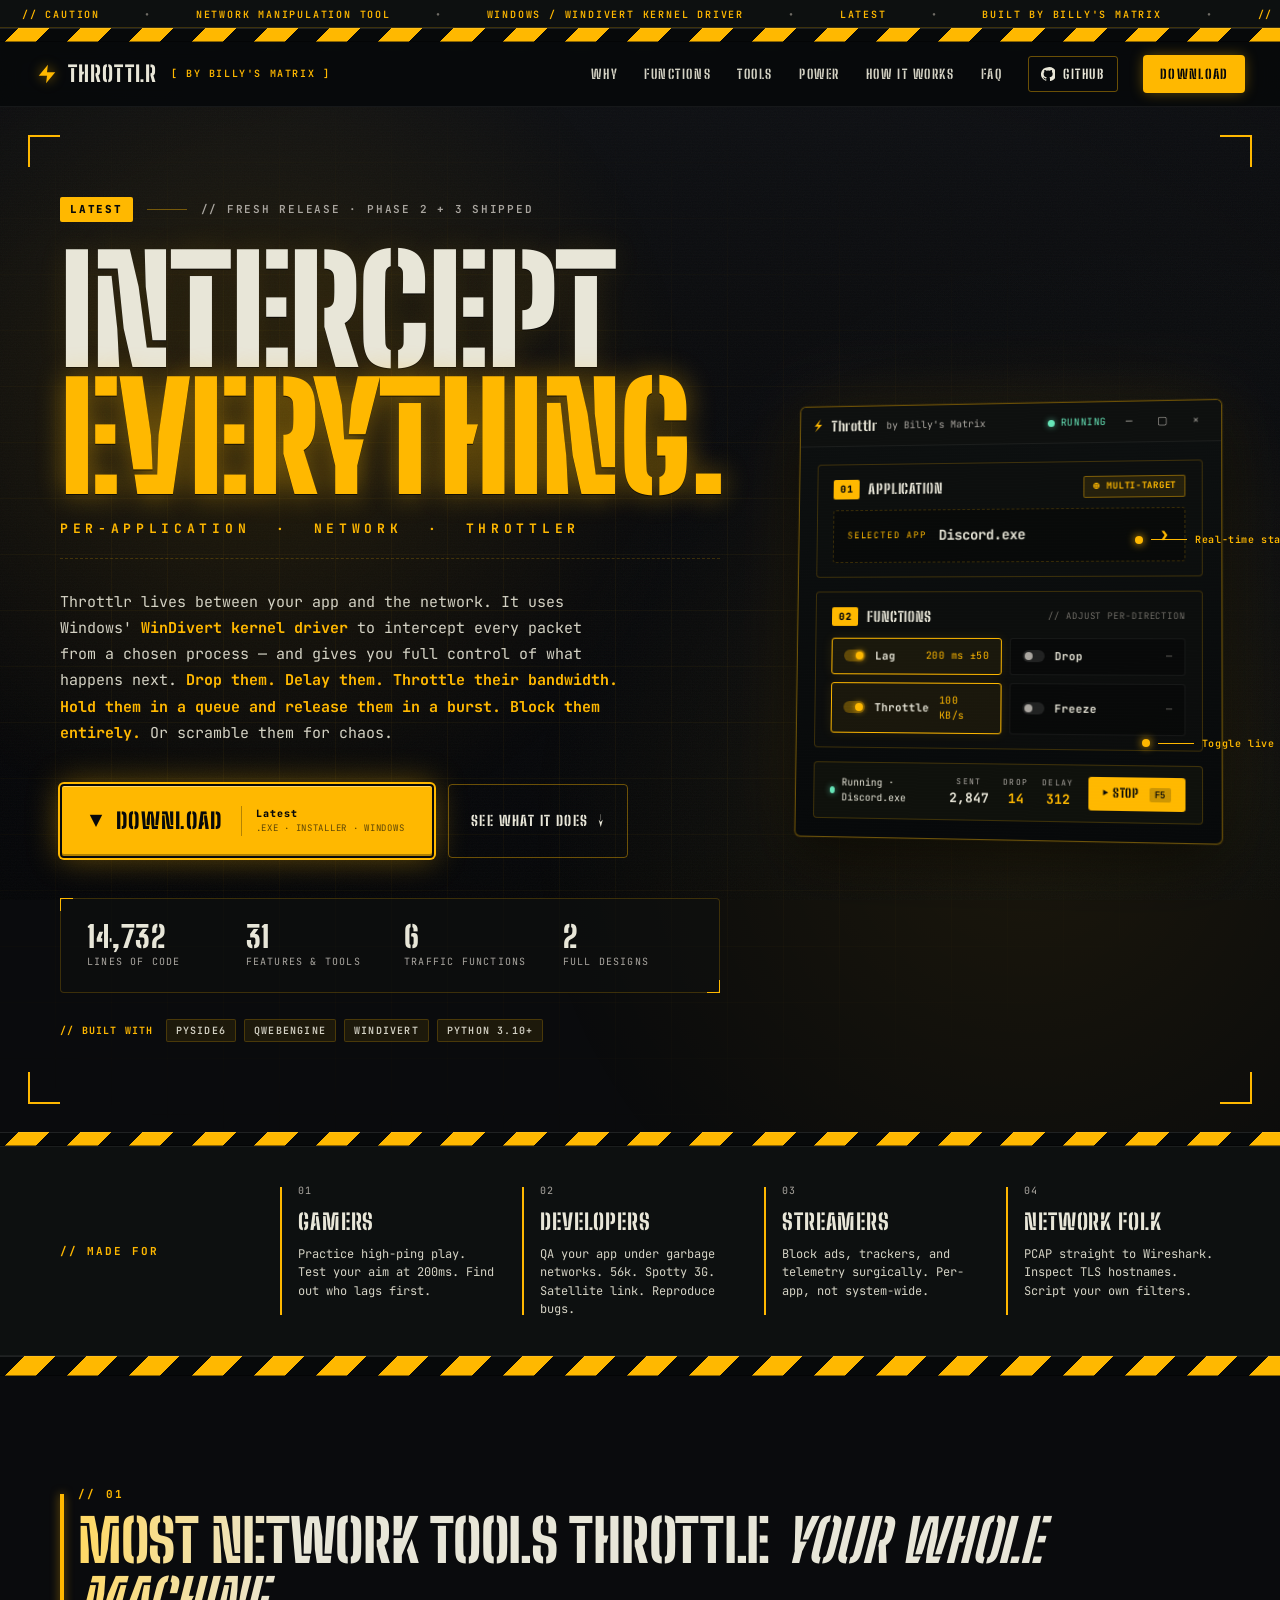
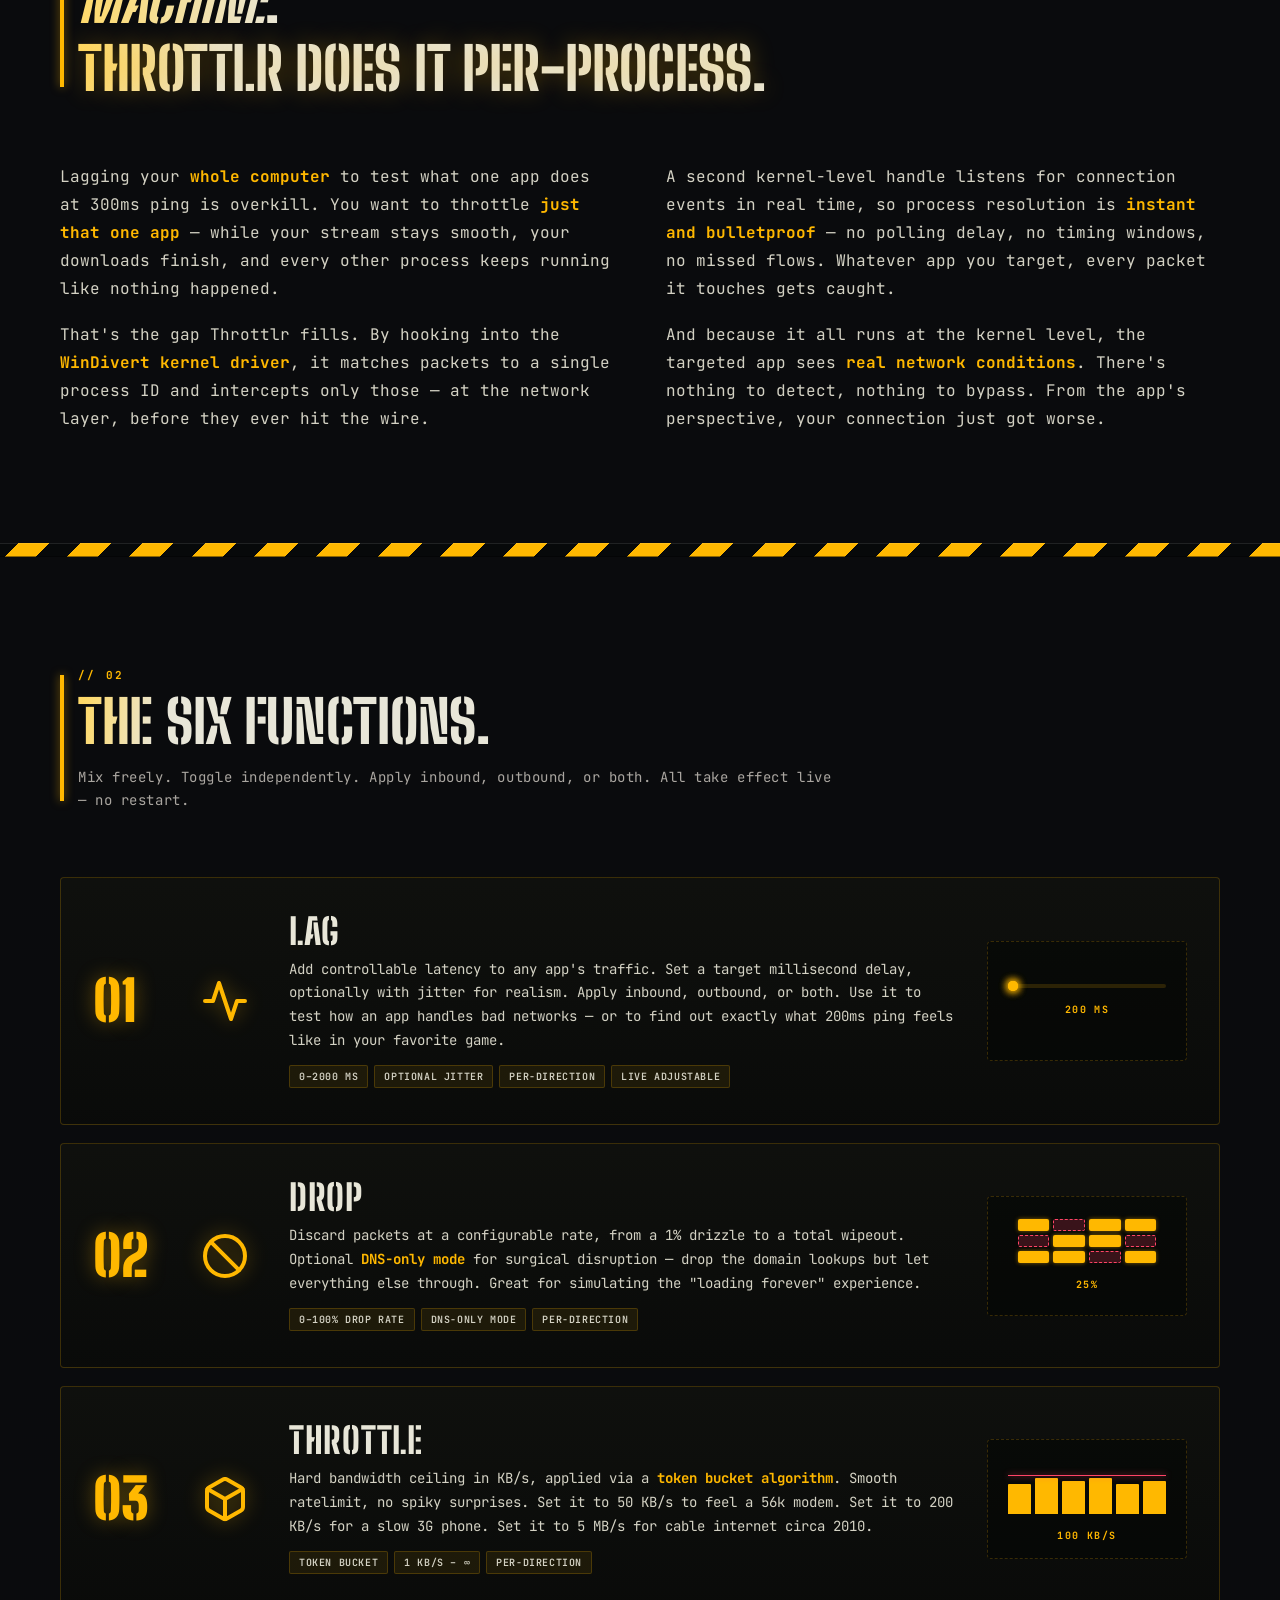
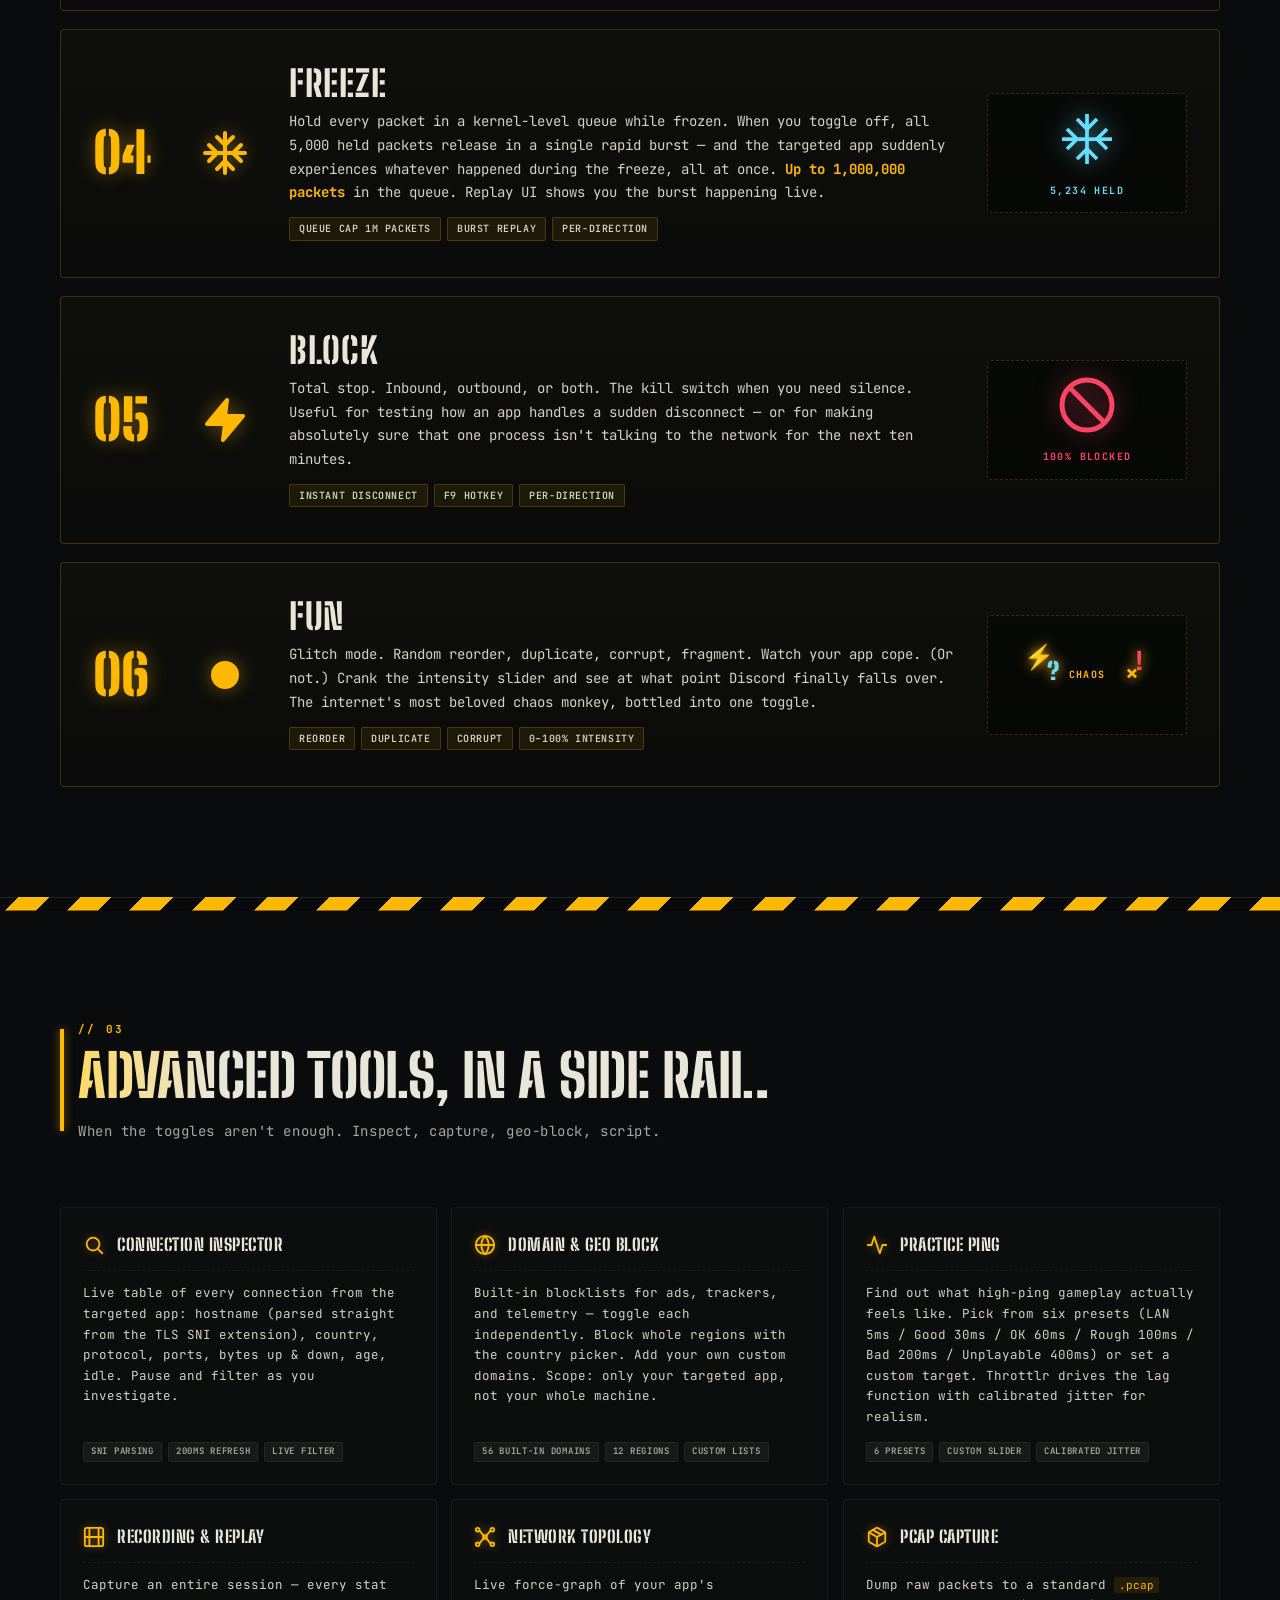
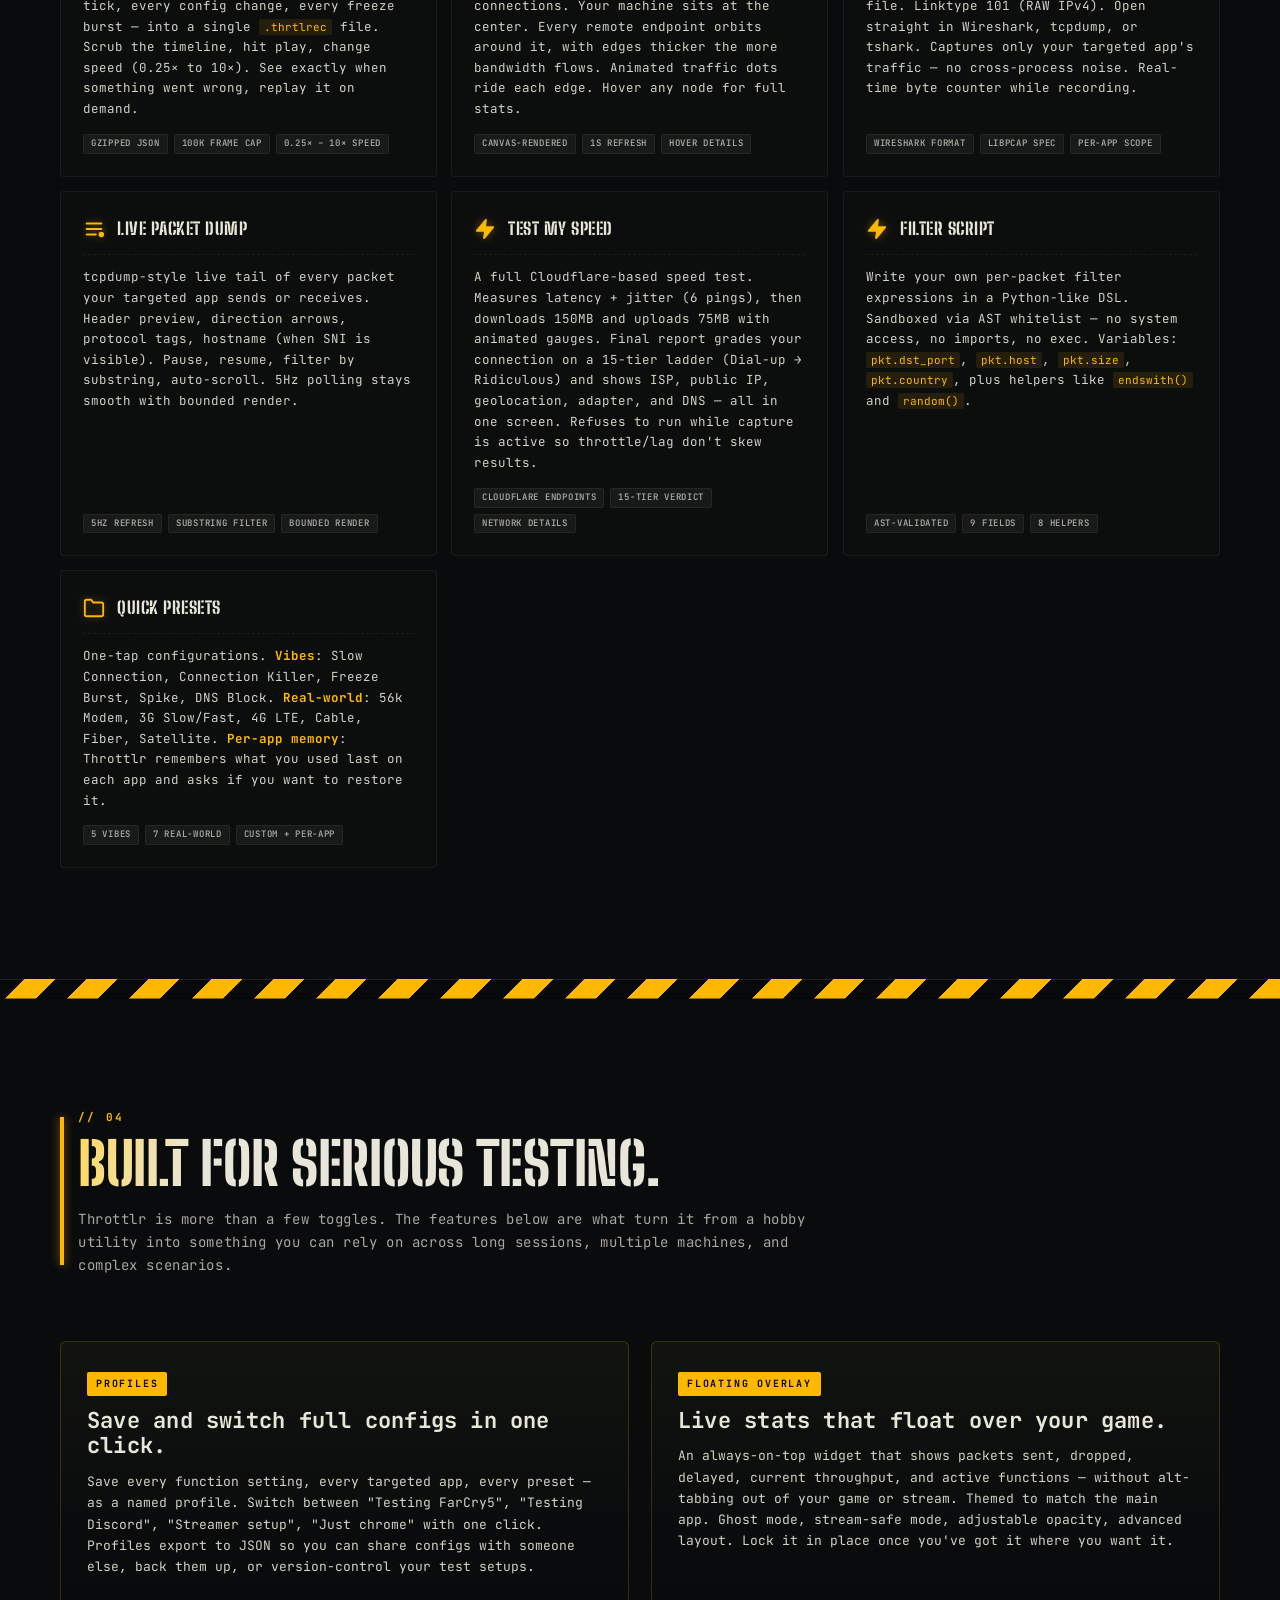
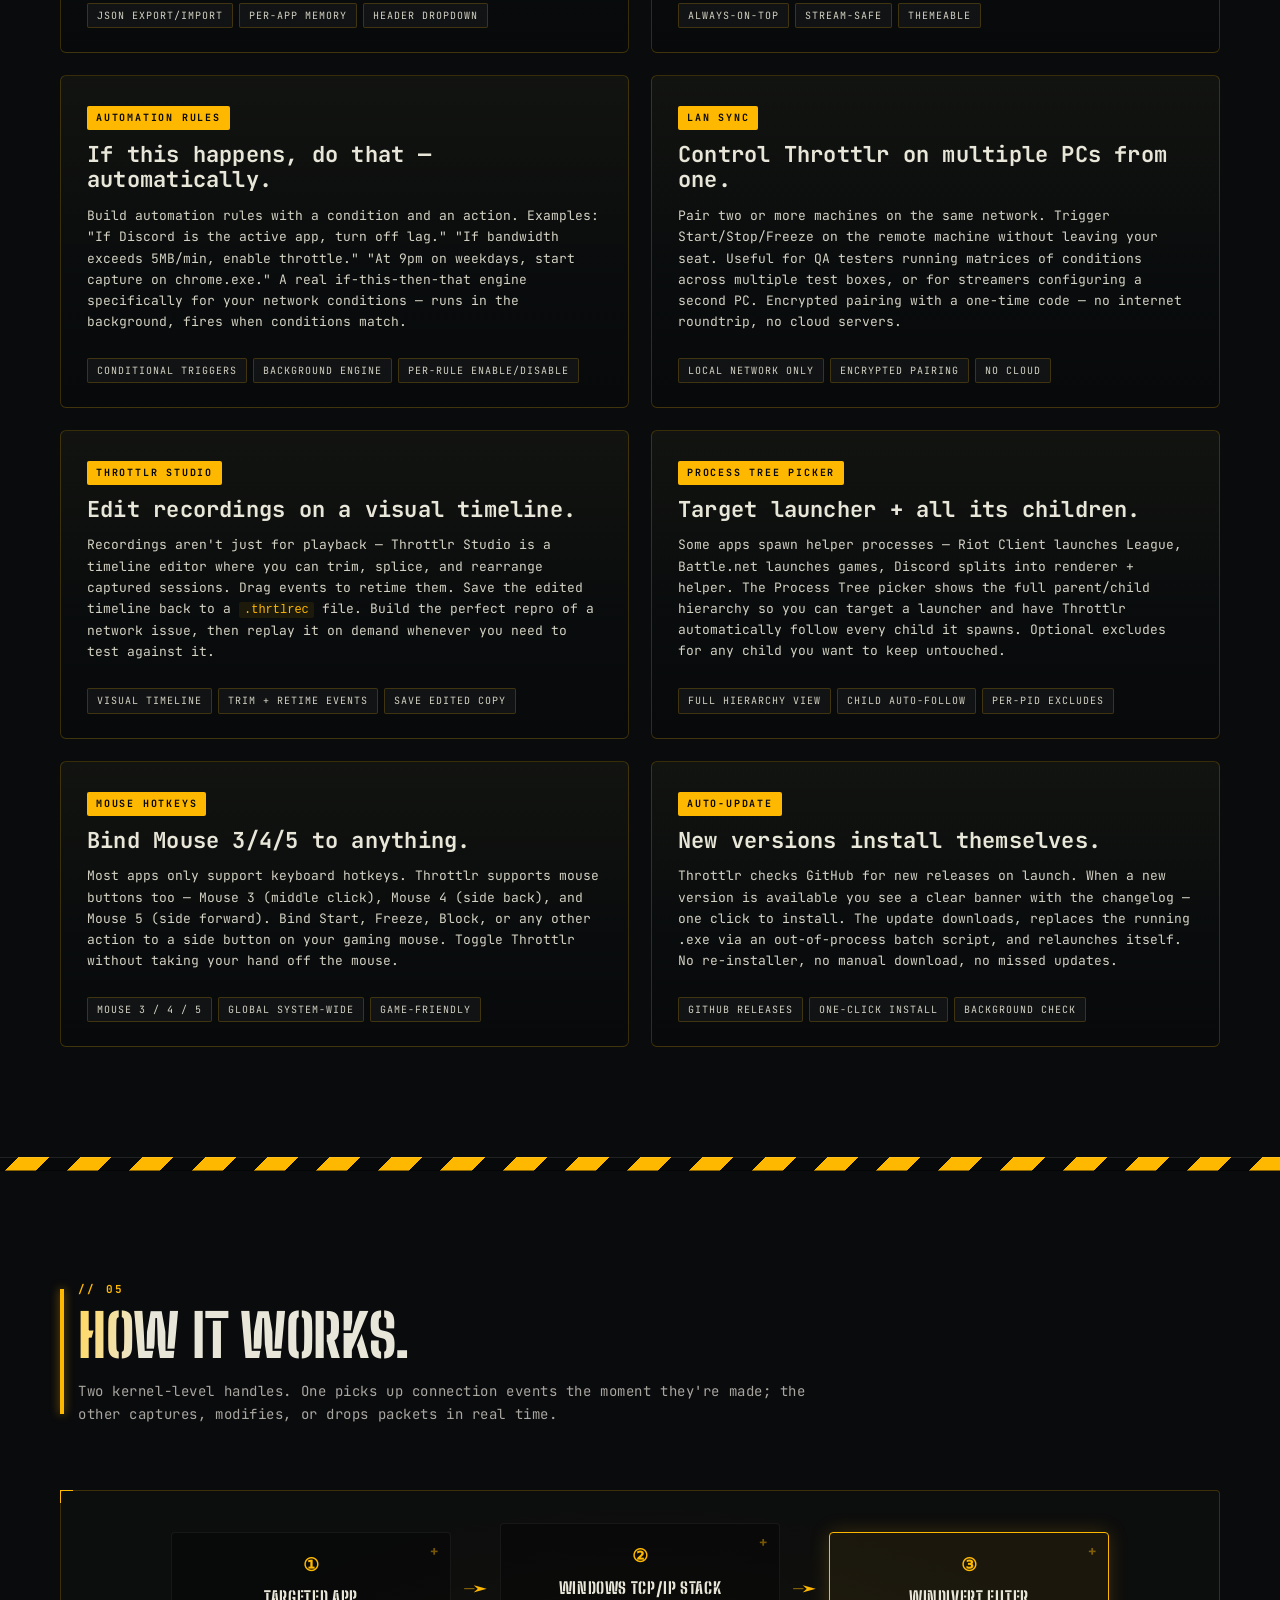
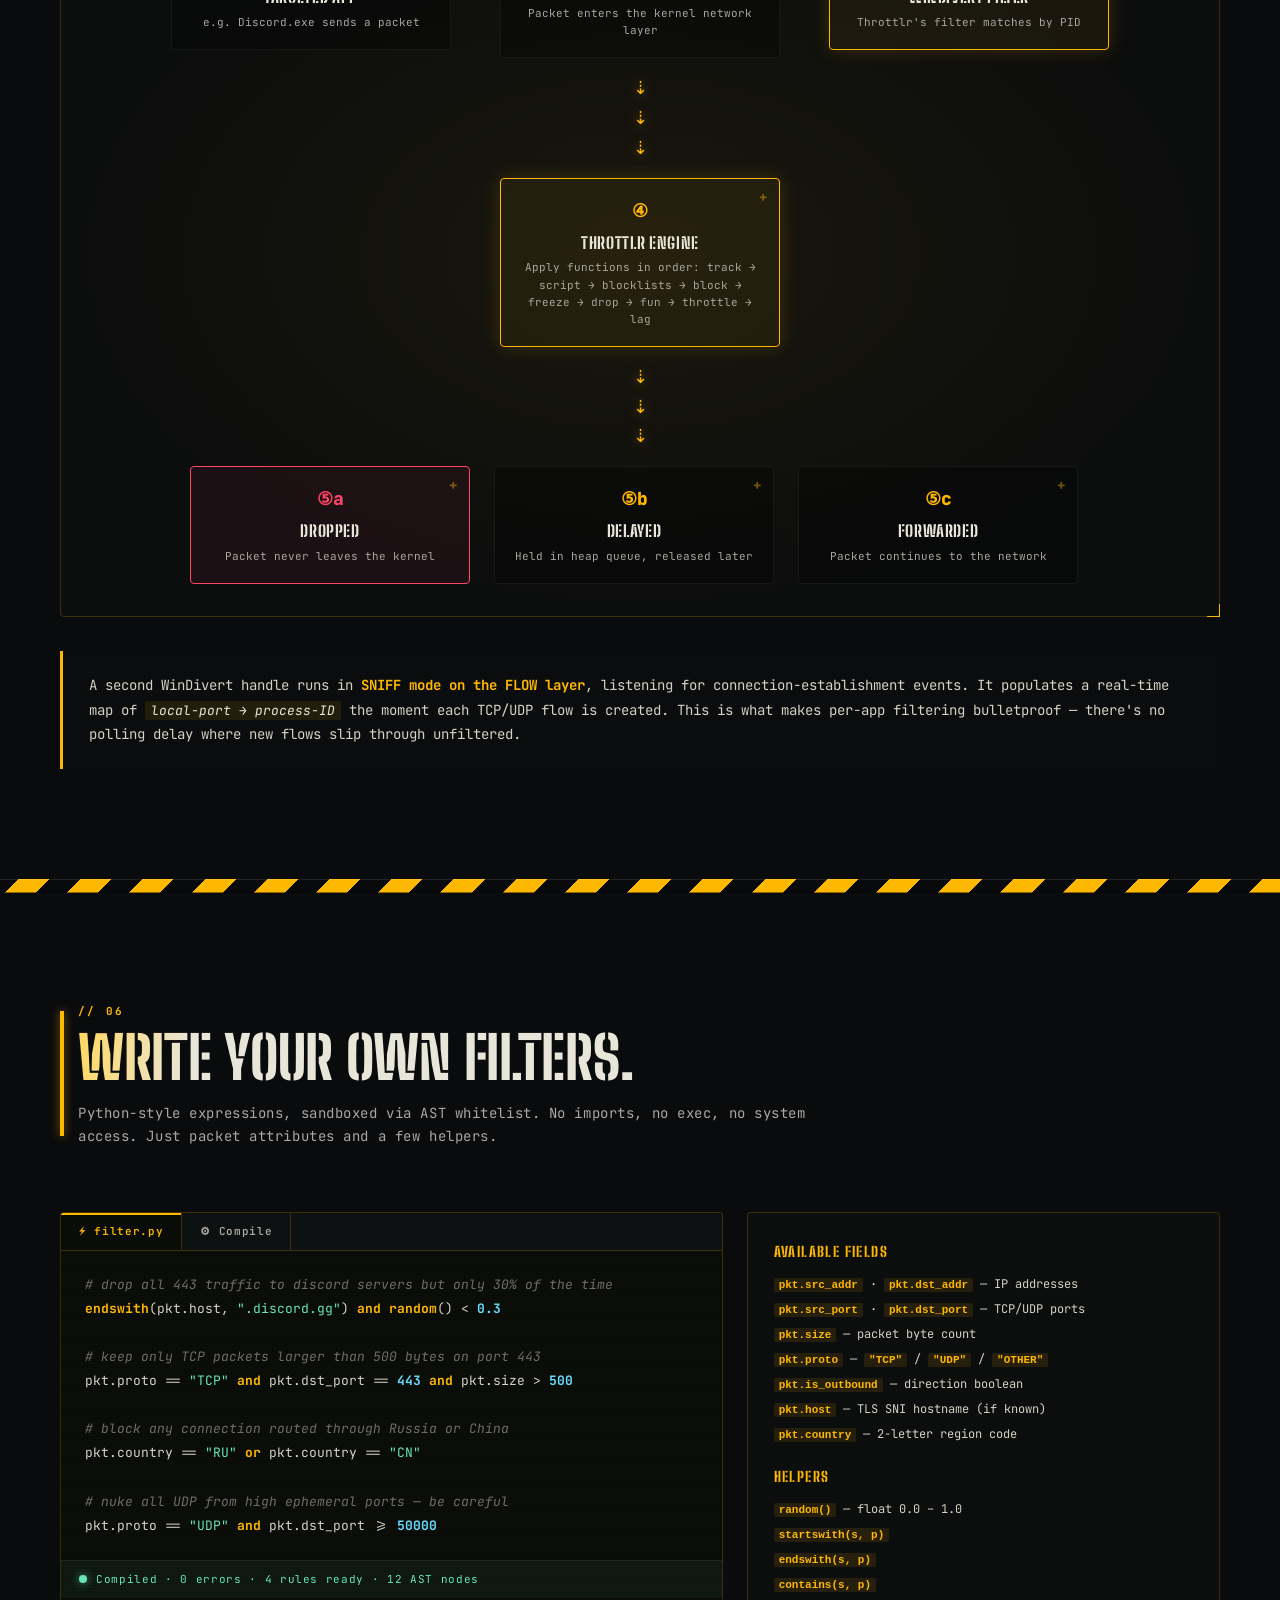
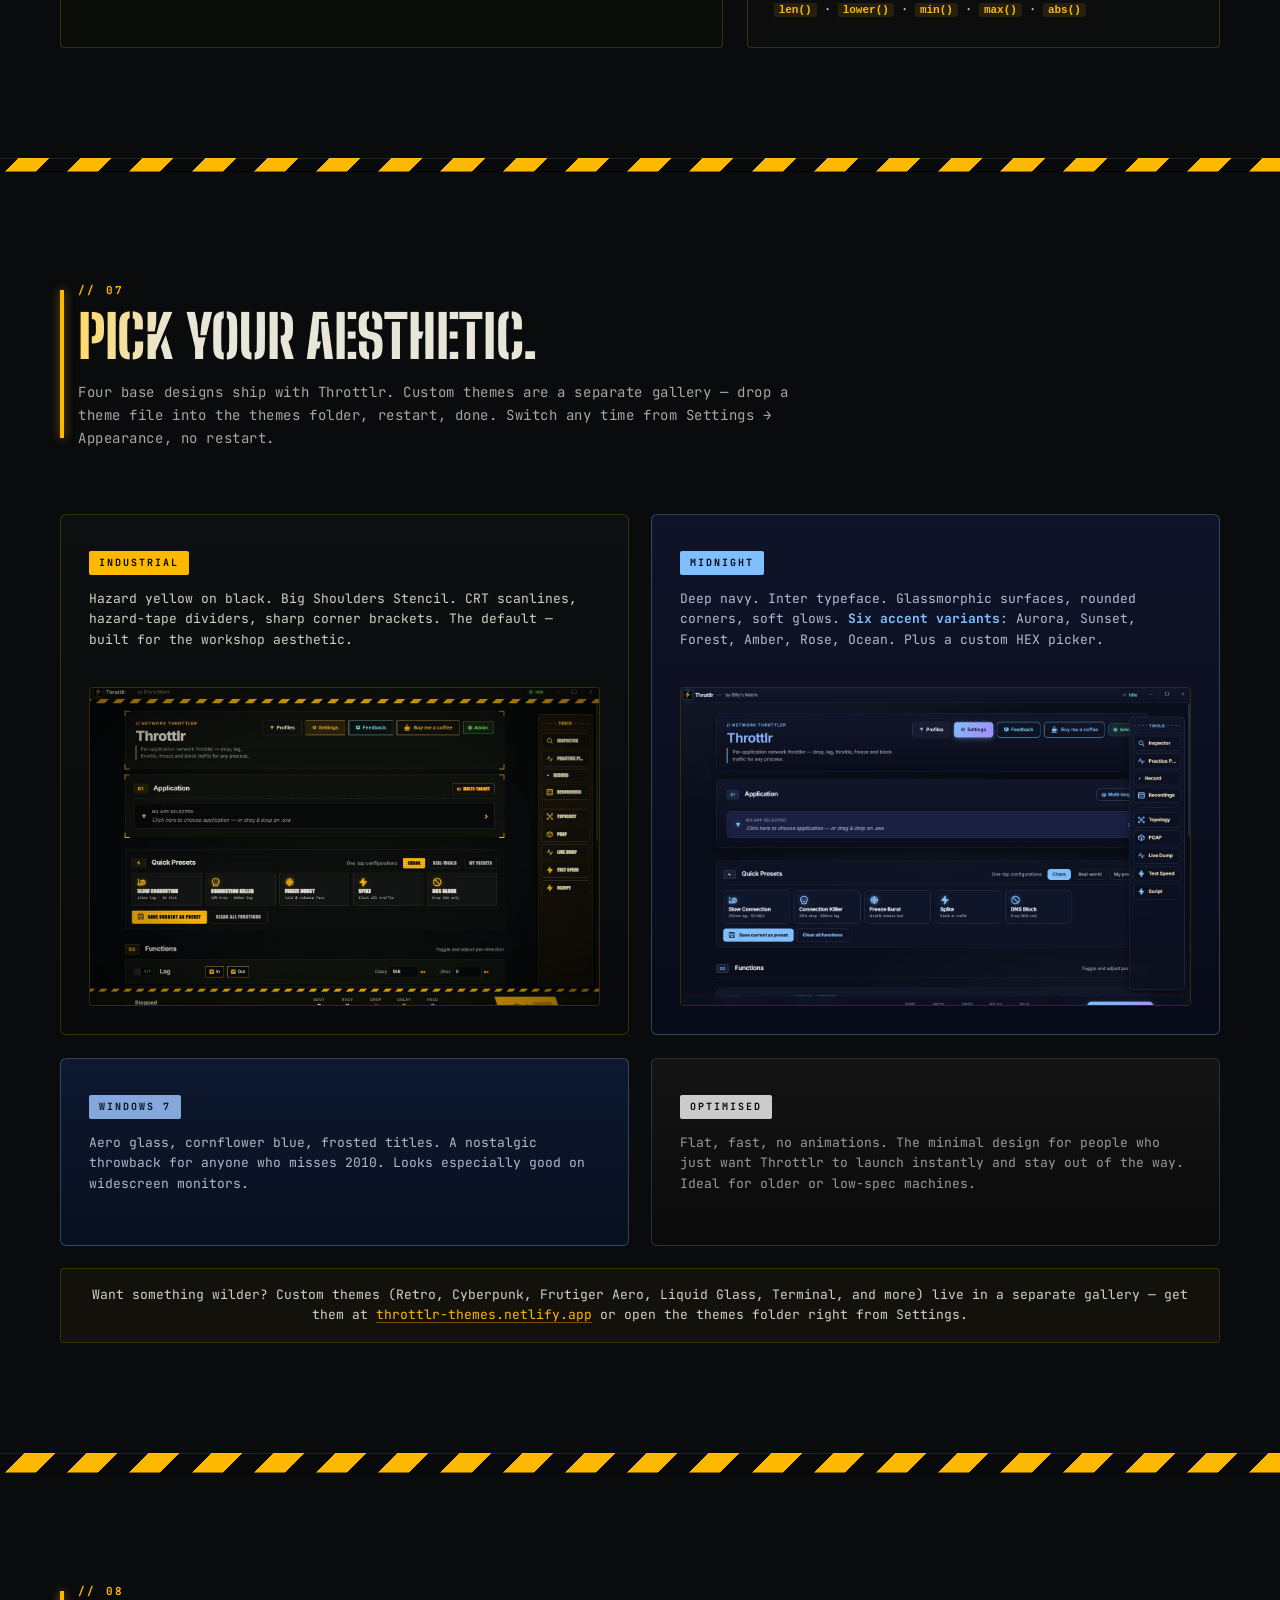
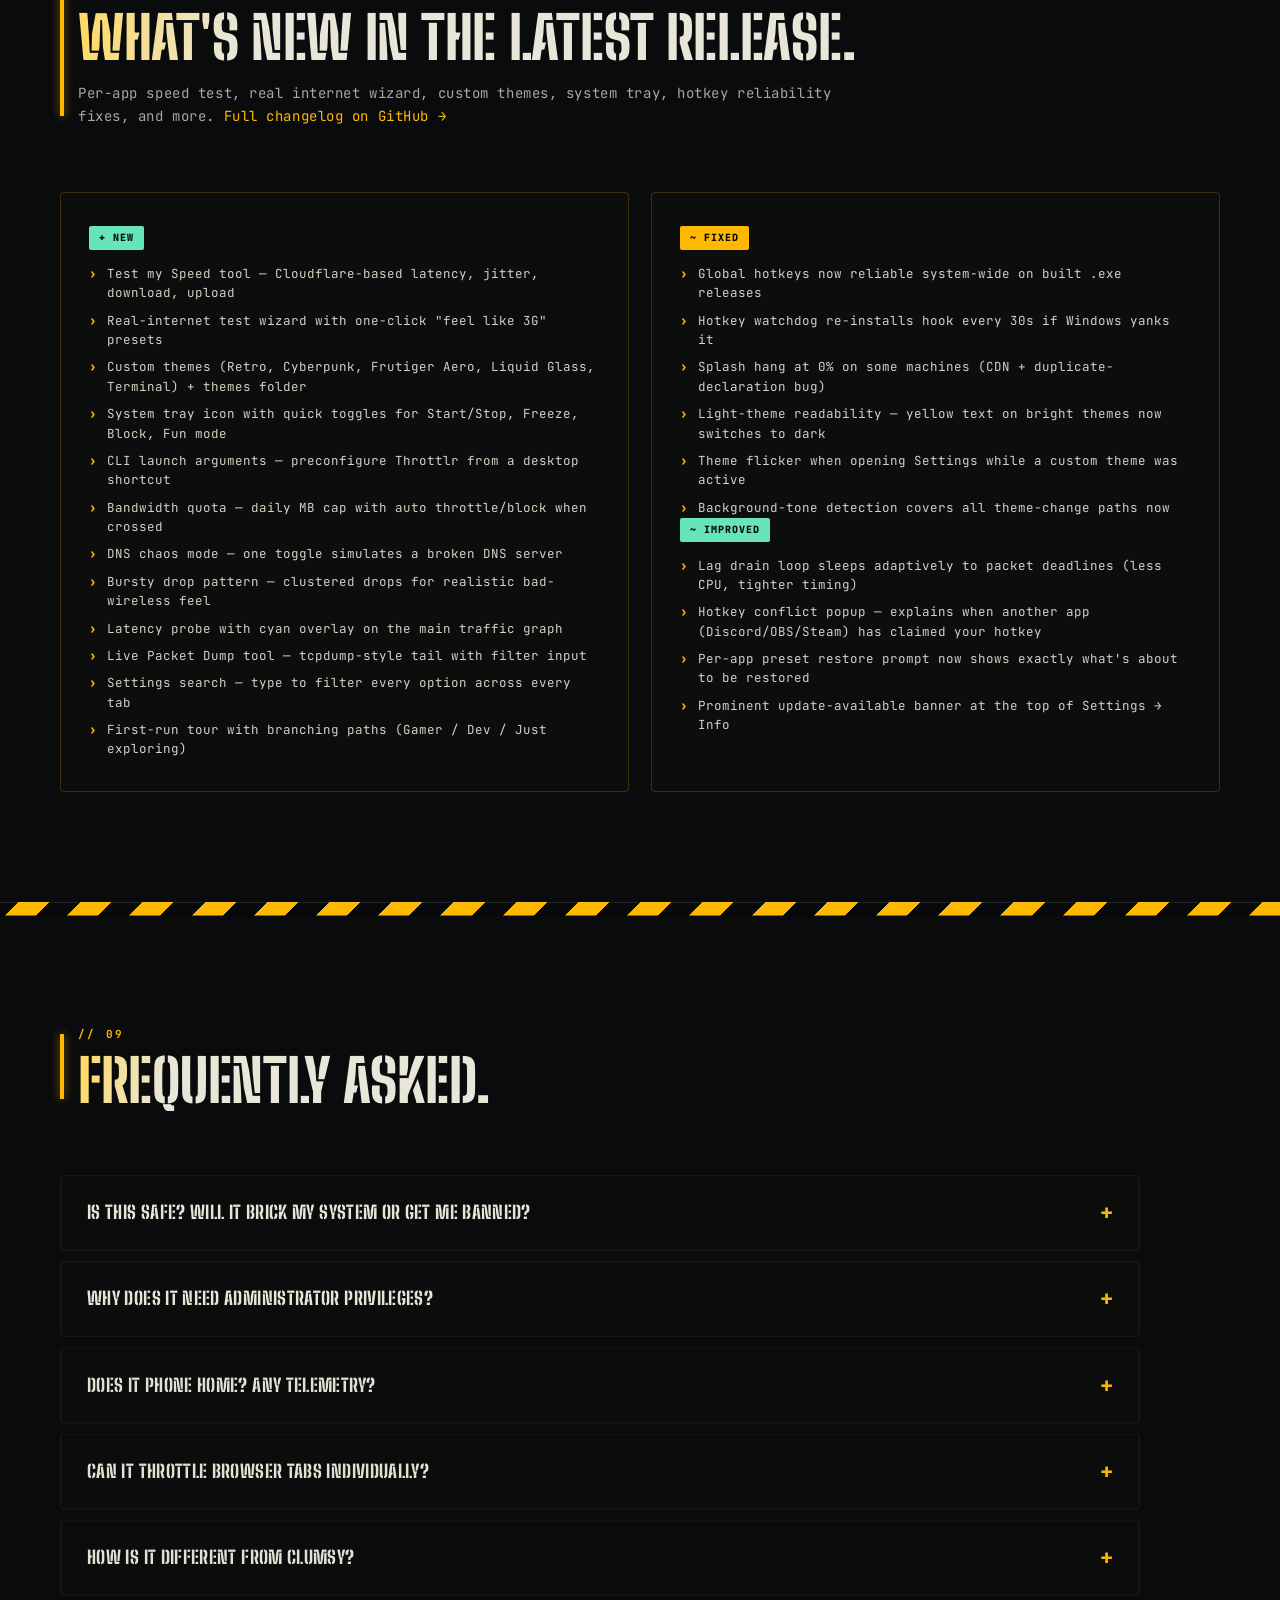
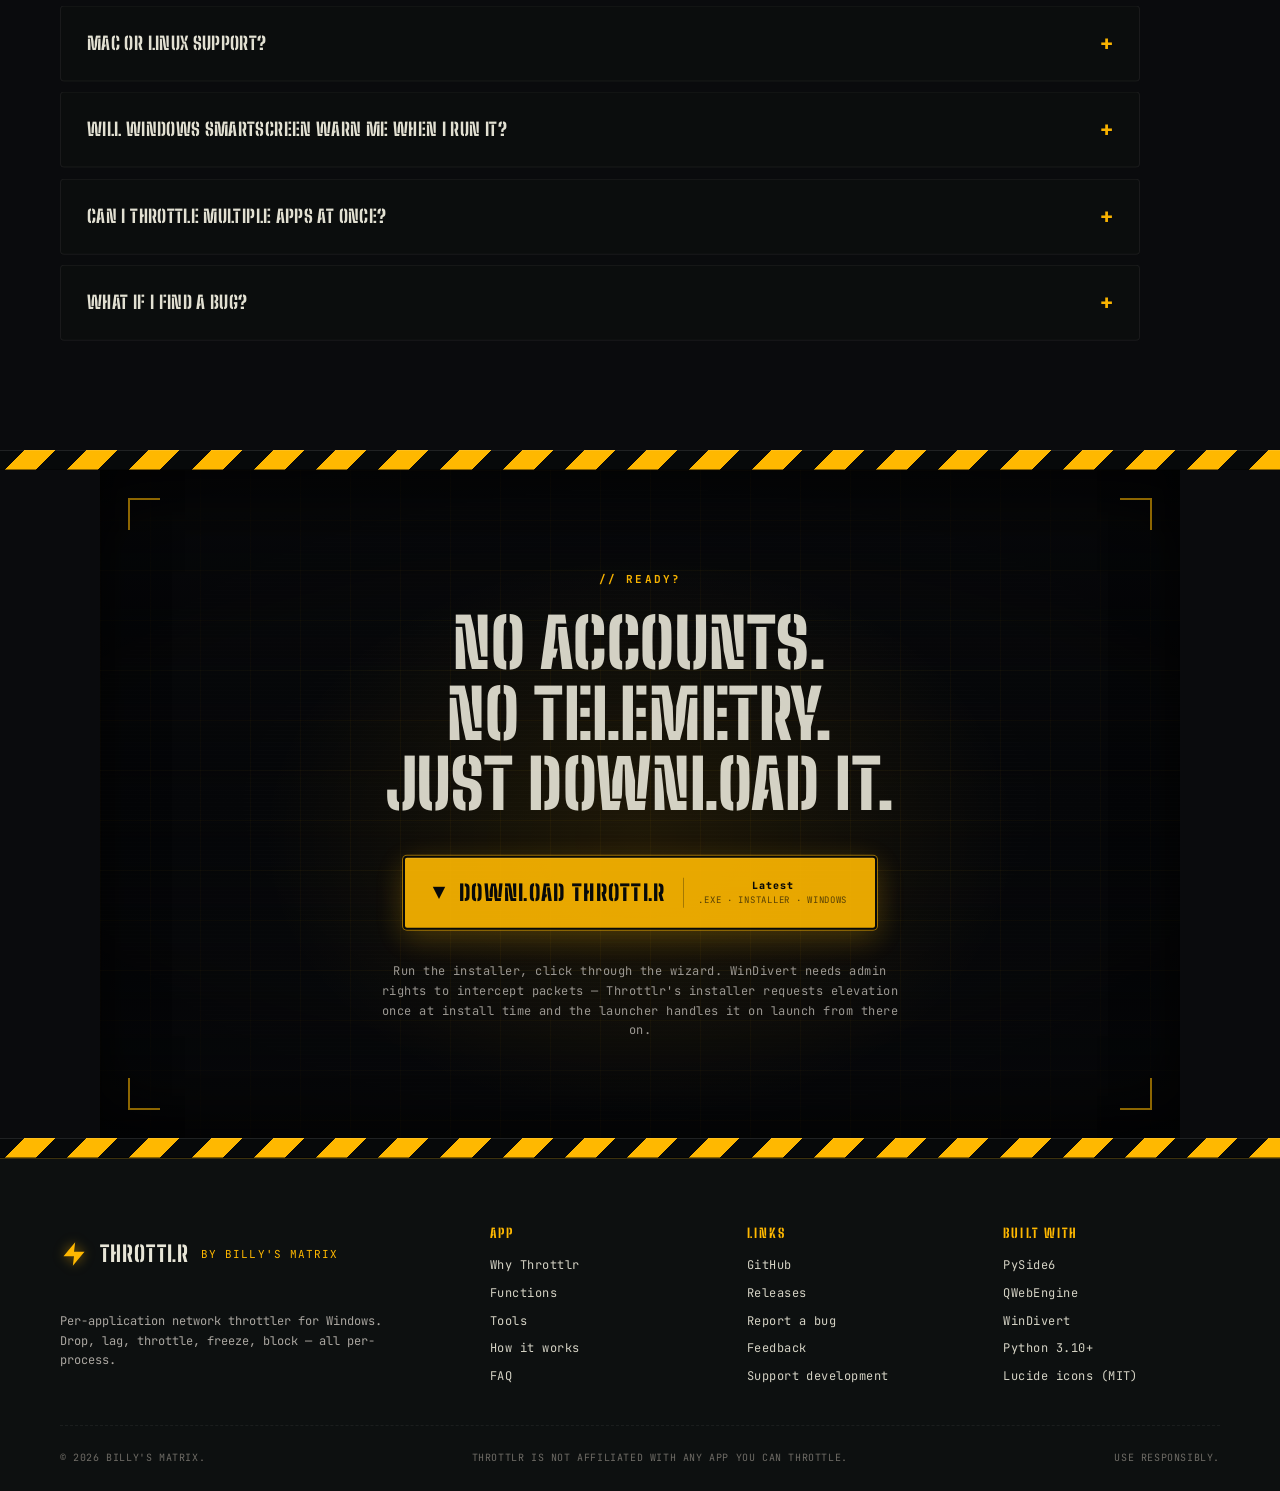
==== commit 10f7ec53: "update" ====
--- a/index.html
+++ b/index.html
@@ -29,10 +29,12 @@
   <div class="bg-orb bg-orb-3"></div>
 </div>
 
-<!-- v4.1 — Hero-zone yellow ambient glow. Fixed-position overlay that's
-     fully opaque while we're near the top of the page (so the hero feels
-     warm and rich) and fades out as the user scrolls past it. CSS uses
-     the --scroll-y variable from app.js to drive the opacity. -->
+<!-- v4.2 — Parallax blueprint grid. Translates at a SLOWER rate than scroll
+     for the 3D depth effect — the grid lines visibly lag behind as you
+     scroll, making the page feel layered rather than flat. -->
+<div class="parallax-grid" aria-hidden="true"></div>
+
+<!-- v4.1 — Hero-zone yellow ambient glow. Fades out as scrolled past. -->
 <div class="hero-zone-glow" aria-hidden="true"></div>
 
 <!-- Scroll progress indicator -->
--- a/style.css
+++ b/style.css
@@ -3013,7 +3013,11 @@
  * Cursor spotlight removed per Billy's request.
  * ===================================================================== */
 
-/* --- Base body: neutral dark gradient (no global yellow tint) -------- */
+/* --- Base body: neutral dark gradient (no global yellow tint) --------
+ * v4.2 — REMOVED the blueprint grid from body bg. The grid is now its own
+ * fixed PARALLAX element (.parallax-grid) that translates at its own
+ * scroll speed for a visible 3D depth effect. body bg keeps the vertical
+ * gradient + vignette + a faint cyan whisper. */
 body {
   background-color: #0a0b0d;
   background-image:
@@ -3021,77 +3025,95 @@
     radial-gradient(140% 110% at 50% 50%, transparent 35%, rgba(0,0,0,0.55) 100%),
     /* A cool cyan whisper in the lower-right of the viewport */
     radial-gradient(circle at 88% 92%, rgba(102, 217, 255, 0.025) 0%, transparent 45%),
-    /* Blueprint grid — very subtle technical pattern */
-    linear-gradient(rgba(180, 180, 200, 0.012) 1px, transparent 1px),
-    linear-gradient(90deg, rgba(180, 180, 200, 0.012) 1px, transparent 1px),
-    linear-gradient(rgba(180, 180, 200, 0.022) 1px, transparent 1px),
-    linear-gradient(90deg, rgba(180, 180, 200, 0.022) 1px, transparent 1px),
     /* Base vertical gradient — top is slightly lighter, bottom near-black */
     linear-gradient(180deg, #0e1014 0%, #0a0b0d 35%, #06070a 70%, #050608 100%);
-  background-size:
-    100% 100%, 100% 100%,
-    40px 40px, 40px 40px,
-    200px 200px, 200px 200px,
-    100% 100%;
+  background-size: 100% 100%, 100% 100%, 100% 100%;
   background-attachment: fixed;
   background-position: 0 0;
 }
 
-/* --- Hero-zone overlay: a yellow ambient glow that's only visible at the
- * top of the page. We attach it to body::before (we already have ::before
- * for the film grain, so we use a NEW fixed div .hero-zone-glow below
- * instead — added in the HTML). */
+/* v4.2 — Parallax blueprint grid. Fixed to viewport, background-position
+ * shifts based on scroll so the grid lines visibly LAG behind as you
+ * scroll — clear 3D depth effect. The bg-position-y offset is the magic:
+ * scroll 500px → grid shifts -200px (40% of scroll), so content scrolls
+ * at 100% while the grid scrolls at 60%. Visible parallax. */
+.parallax-grid {
+  position: fixed;
+  inset: 0;
+  z-index: -3;
+  pointer-events: none;
+  background-image:
+    /* Minor grid lines */
+    linear-gradient(rgba(180, 180, 200, 0.018) 1px, transparent 1px),
+    linear-gradient(90deg, rgba(180, 180, 200, 0.018) 1px, transparent 1px),
+    /* Major grid lines */
+    linear-gradient(rgba(180, 180, 200, 0.045) 1px, transparent 1px),
+    linear-gradient(90deg, rgba(180, 180, 200, 0.045) 1px, transparent 1px);
+  background-size: 40px 40px, 40px 40px, 200px 200px, 200px 200px;
+  /* Parallax — shift background-position-y based on scroll. Negative
+   * value pushes the pattern UP as user scrolls down. Multiplier 0.4
+   * means grid moves at 40% of scroll speed → visible "lag" depth. */
+  background-position-y: calc(var(--scroll-y, 0px) * -0.4);
+  background-position-x: 0;
+  will-change: background-position;
+  /* Fade edges so grid lines don't cut sharply at viewport corners */
+  mask-image: radial-gradient(ellipse 85% 75% at 50% 50%, #000 30%, transparent 100%);
+  -webkit-mask-image: radial-gradient(ellipse 85% 75% at 50% 50%, #000 30%, transparent 100%);
+}
+
+/* --- Hero-zone yellow ambient glow. Fixed; fades out by ~600px scroll. */
 .hero-zone-glow {
   position: fixed;
   inset: 0;
-  z-index: -1;            /* behind content, above body bg */
+  z-index: -1;
   pointer-events: none;
   background:
     radial-gradient(circle at 18% 12%, rgba(255, 184, 0, 0.18) 0%, transparent 38%),
     radial-gradient(circle at 80% 8%,  rgba(255, 184, 0, 0.10) 0%, transparent 40%),
     radial-gradient(circle at 50% 0%,  rgba(255, 184, 0, 0.08) 0%, transparent 30%);
-  /* Fade out as the page scrolls past the hero. --scroll-y is set by JS in px.
-   * At scroll=0 → opacity 1. At scroll=~600px → opacity 0. linear fade. */
   opacity: clamp(0, calc(1 - var(--scroll-y, 0px) / 600px), 1);
-  will-change: opacity;
-}
-
-/* --- Animated ambient orbs with scroll-driven parallax -------------- */
+  will-change: opacity, transform;
+  /* Slight parallax on the glow itself — gives the warm-zone its own depth */
+  transform: translate3d(0, calc(var(--scroll-y, 0px) * -0.25), 0);
+}
+
+/* --- Ambient orbs — MORE VISIBLE parallax now. Bigger movement, bigger
+ *     orbs, slightly less blur so the translation is actually perceptible. */
 .bg-orbs {
   position: fixed;
   inset: 0;
   z-index: -2;
   pointer-events: none;
   overflow: hidden;
-  /* PARALLAX: translate the container UP slowly as user scrolls down.
-   * The fraction (here -0.18) controls how much "depth" the orbs have. */
-  transform: translate3d(0, calc(var(--scroll-y, 0px) * -0.18), 0);
+  /* PARALLAX — bumped from -0.18 to -0.55 for a clearly visible effect. */
+  transform: translate3d(0, calc(var(--scroll-y, 0px) * -0.55), 0);
   will-change: transform;
 }
 .bg-orb {
   position: absolute;
   border-radius: 50%;
-  filter: blur(90px);
-  opacity: 0.55;
+  /* Less blur so the orb is actually visible as a shape (was 90px) */
+  filter: blur(70px);
+  opacity: 0.7;
   will-change: transform;
 }
 .bg-orb-1 {
-  top: -8%;  left: -6%;
-  width: 620px; height: 620px;
-  background: radial-gradient(circle, rgba(255, 184, 0, 0.22), transparent 65%);
+  top: -6%;  left: -4%;
+  width: 680px; height: 680px;
+  background: radial-gradient(circle, rgba(255, 184, 0, 0.28), transparent 65%);
   animation: orb-drift-1 32s ease-in-out infinite;
 }
 .bg-orb-2 {
-  /* This one sits FURTHER down the page so it shows after the hero */
-  top: 90vh; right: -8%;
-  width: 540px; height: 540px;
-  background: radial-gradient(circle, rgba(102, 217, 255, 0.13), transparent 65%);
+  /* Lower on page so it scrolls into view */
+  top: 110vh; right: -6%;
+  width: 600px; height: 600px;
+  background: radial-gradient(circle, rgba(102, 217, 255, 0.18), transparent 65%);
   animation: orb-drift-2 38s ease-in-out infinite;
 }
 .bg-orb-3 {
-  top: 50vh; left: 30%;
-  width: 460px; height: 460px;
-  background: radial-gradient(circle, rgba(255, 184, 0, 0.06), transparent 65%);
+  top: 240vh; left: 25%;
+  width: 520px; height: 520px;
+  background: radial-gradient(circle, rgba(255, 184, 0, 0.10), transparent 65%);
   animation: orb-drift-3 46s ease-in-out infinite;
 }
 @keyframes orb-drift-1 {
@@ -3433,33 +3455,26 @@
 /* =====================================================================
  * v4.1 — Final CTA card — distinct dark "container" so it stands apart
  * from the rest of the page and reads as a "ready, go now" zone.
+ * v4.2 — Removed the yellow horizontal borders (the hazard strips
+ * already do that job). Tone down the corner-bracket glow.
  * ===================================================================== */
 .cta-final {
-  /* Existing styles handle layout; we add a richer card-like background */
   position: relative;
   background:
-    /* Center spotlight glow drawing focus to the download button */
     radial-gradient(ellipse 50% 60% at 50% 55%,
                     rgba(255, 184, 0, 0.10) 0%,
                     transparent 70%),
-    /* Subtle inner-darkening for contrast against the page */
     radial-gradient(140% 90% at 50% 50%, transparent 30%, rgba(0,0,0,0.45) 100%),
-    /* Base dark gradient — DARKER than the page bg so it pops as separate */
     linear-gradient(180deg, #07080a 0%, #04050700 50%, #07080a 100%),
-    /* Soft layered dark fill */
     #050608;
-  border-top: 1px solid rgba(255, 184, 0, 0.25);
-  border-bottom: 1px solid rgba(255, 184, 0, 0.25);
-  padding-top: 90px !important;
-  padding-bottom: 90px !important;
-  /* A subtle inner shadow so the panel reads as recessed */
+  padding-top: 100px !important;
+  padding-bottom: 100px !important;
   box-shadow:
     inset 0 30px 60px rgba(0, 0, 0, 0.55),
     inset 0 -30px 60px rgba(0, 0, 0, 0.55);
   overflow: hidden;
 }
-/* Subtle scanline + grid texture only inside the CTA so it feels like a
- * different surface from the rest of the page */
+/* Subtle interior texture — only inside the CTA */
 .cta-final::before {
   content: '';
   position: absolute;
@@ -3475,12 +3490,11 @@
   mask-image: radial-gradient(ellipse 80% 70% at 50% 50%, #000 35%, transparent 100%);
   -webkit-mask-image: radial-gradient(ellipse 80% 70% at 50% 50%, #000 35%, transparent 100%);
 }
-/* Corner brackets get a glow so they read as a real frame */
+/* Corner brackets — keep them visible but DROP the glow. Subtle, clean. */
 .cta-final .corner {
-  border-color: var(--hazard);
-  box-shadow: 0 0 12px rgba(255, 184, 0, 0.3);
-}
-/* The download button itself gets stronger glow inside the CTA */
+  border-color: rgba(255, 184, 0, 0.55);
+  box-shadow: none;
+}
 .cta-final .btn-download-final {
   box-shadow:
     0 8px 30px rgba(255, 184, 0, 0.28),
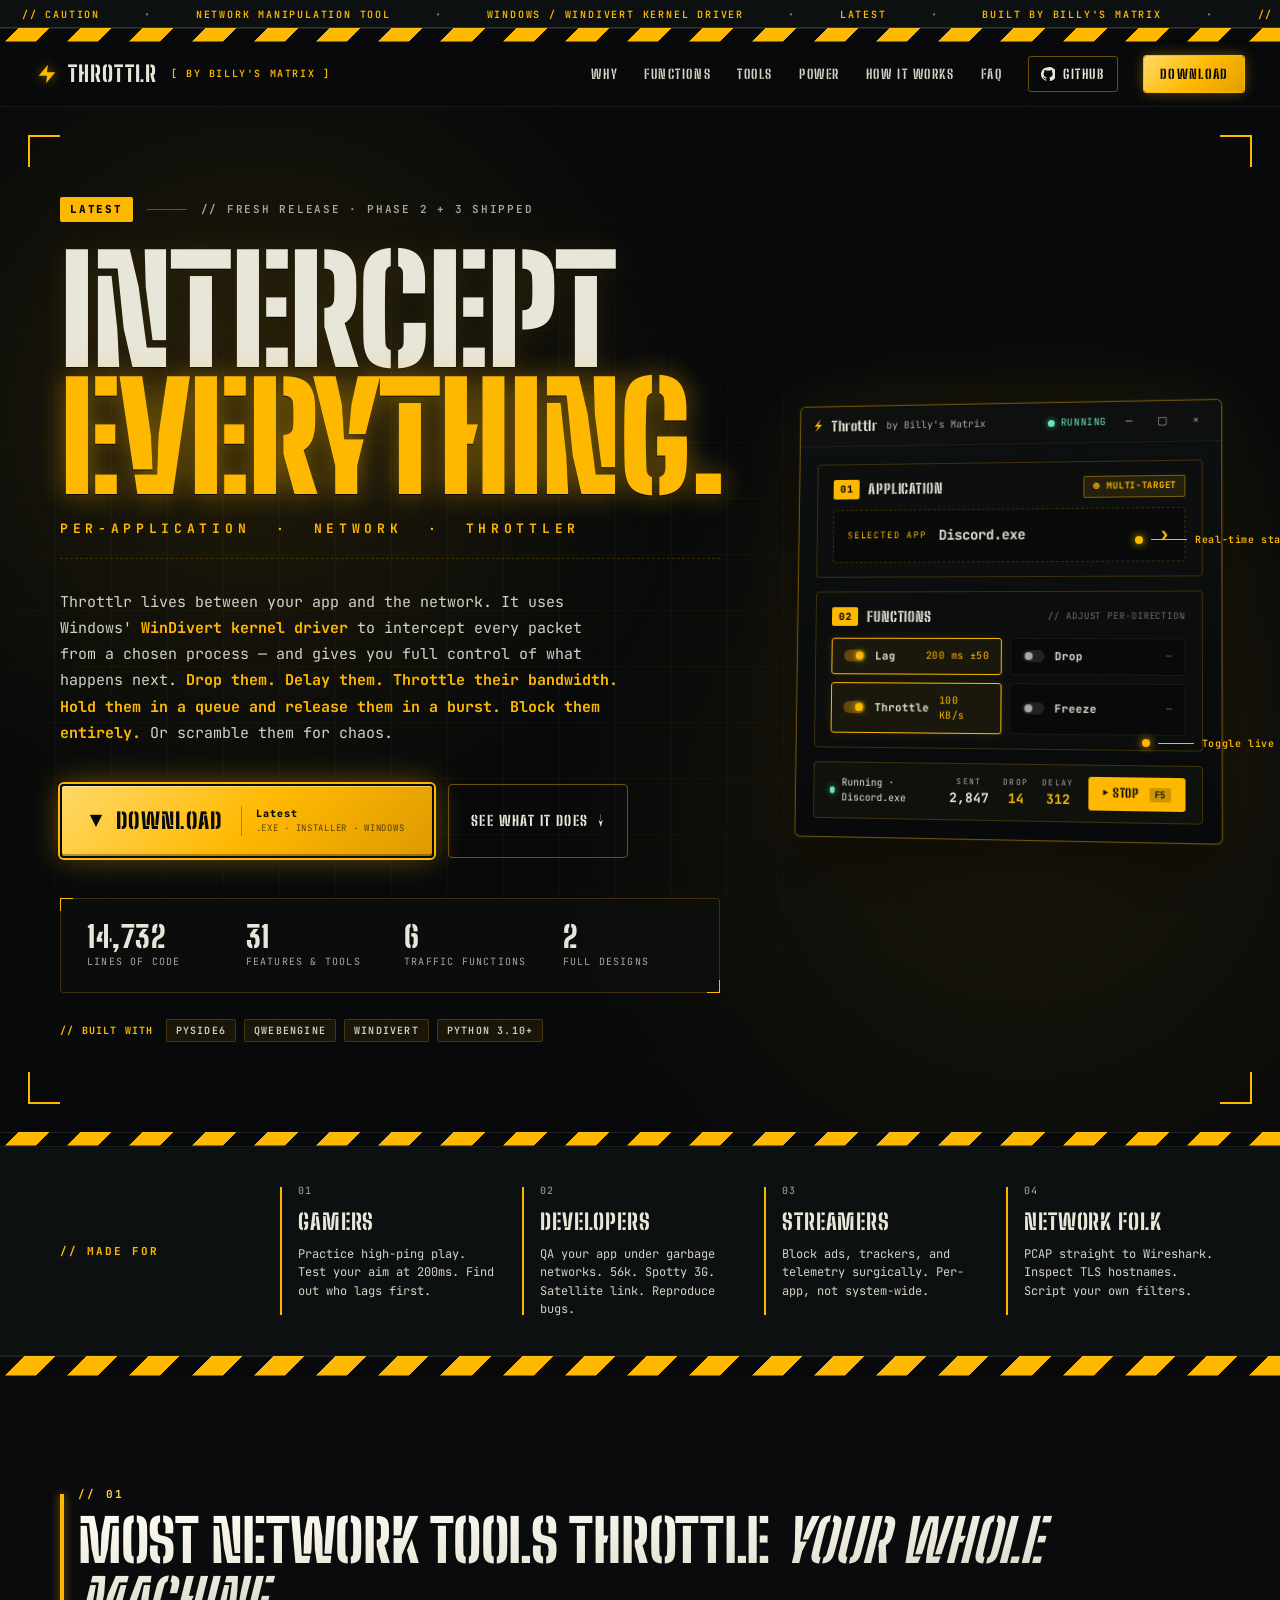
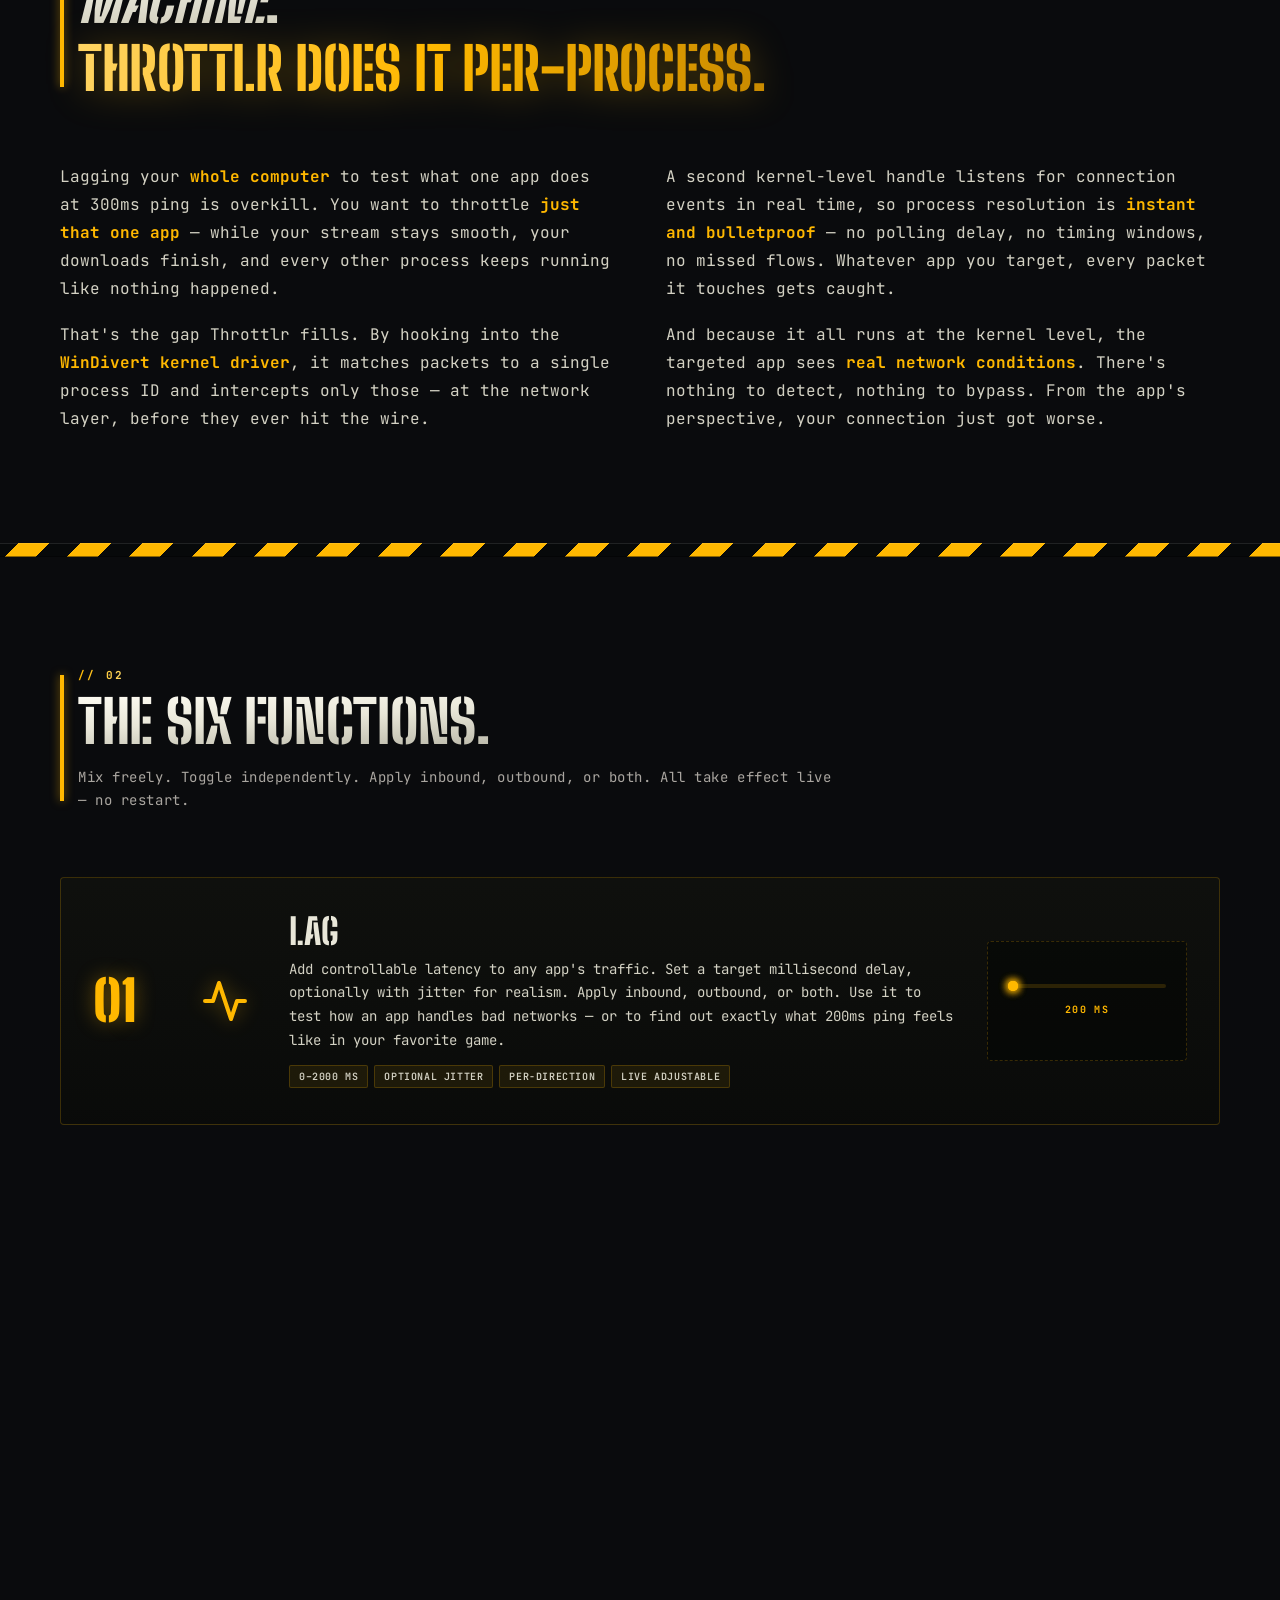
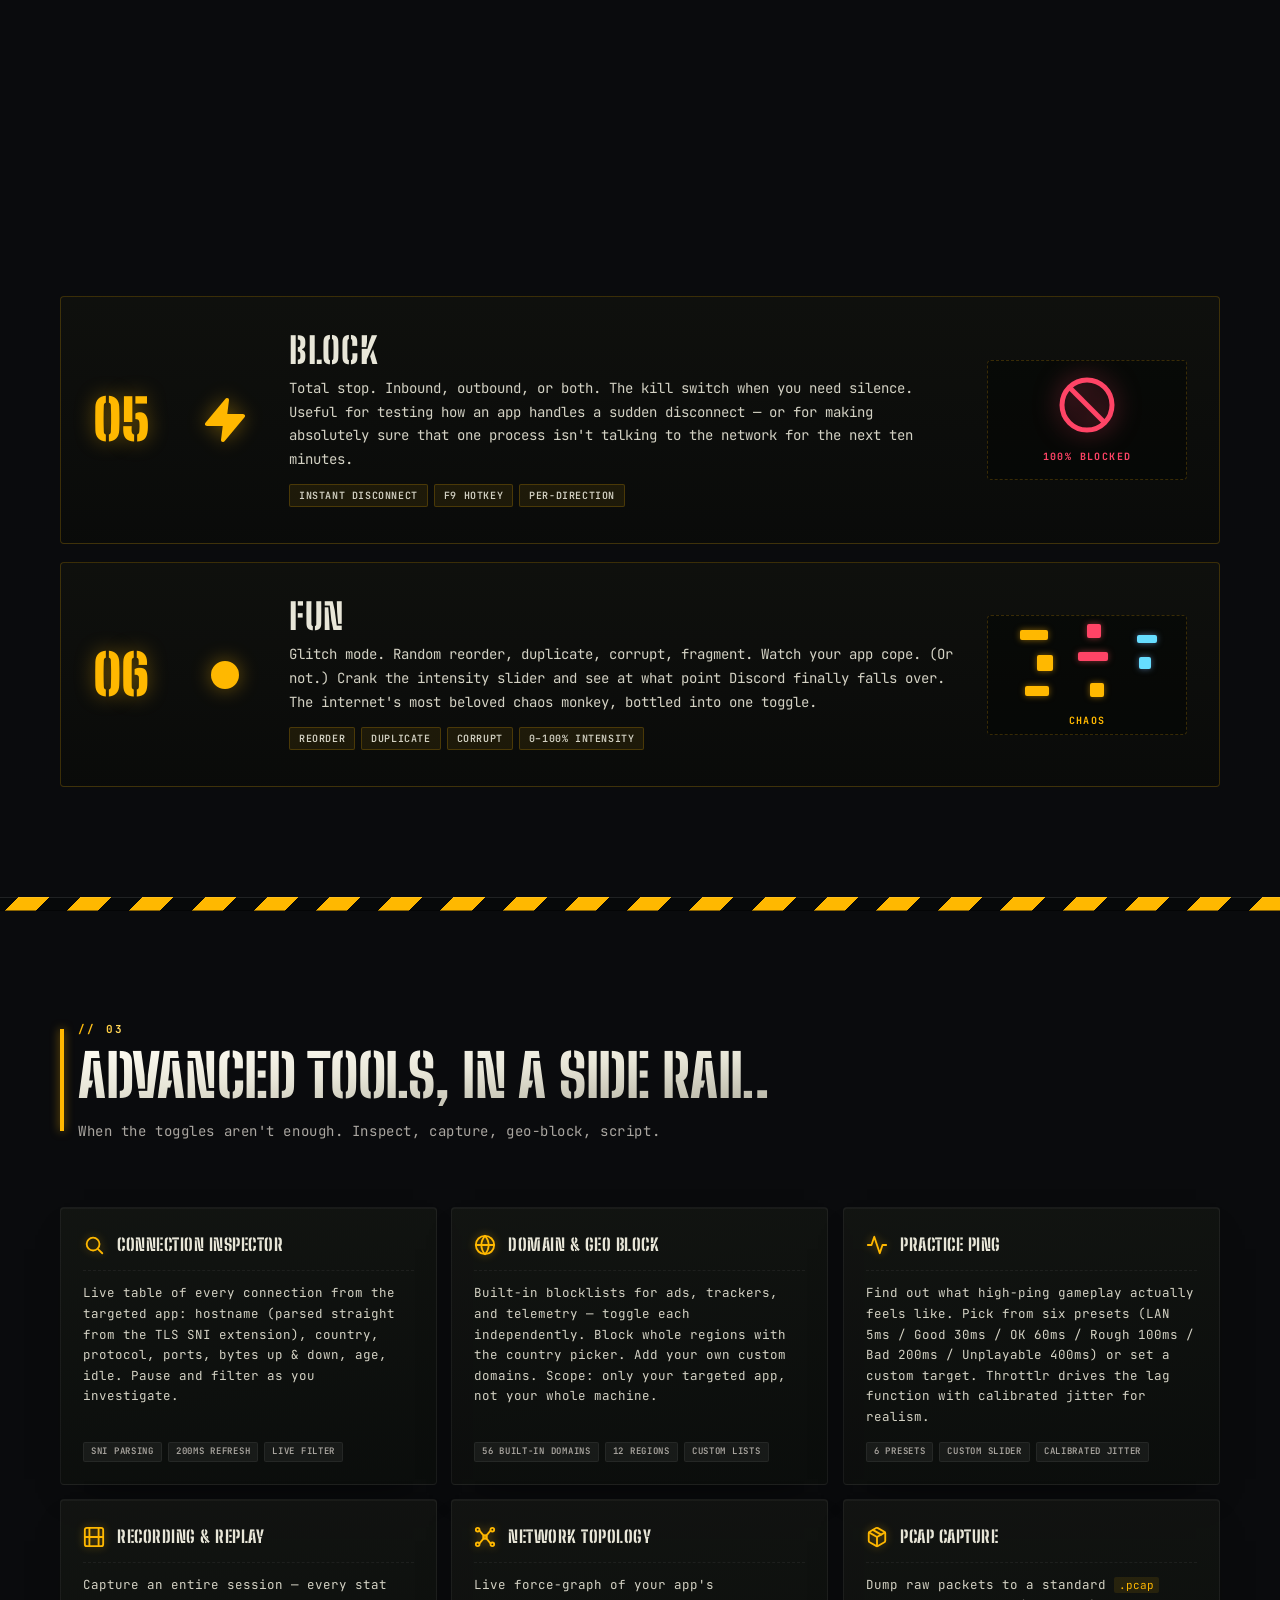
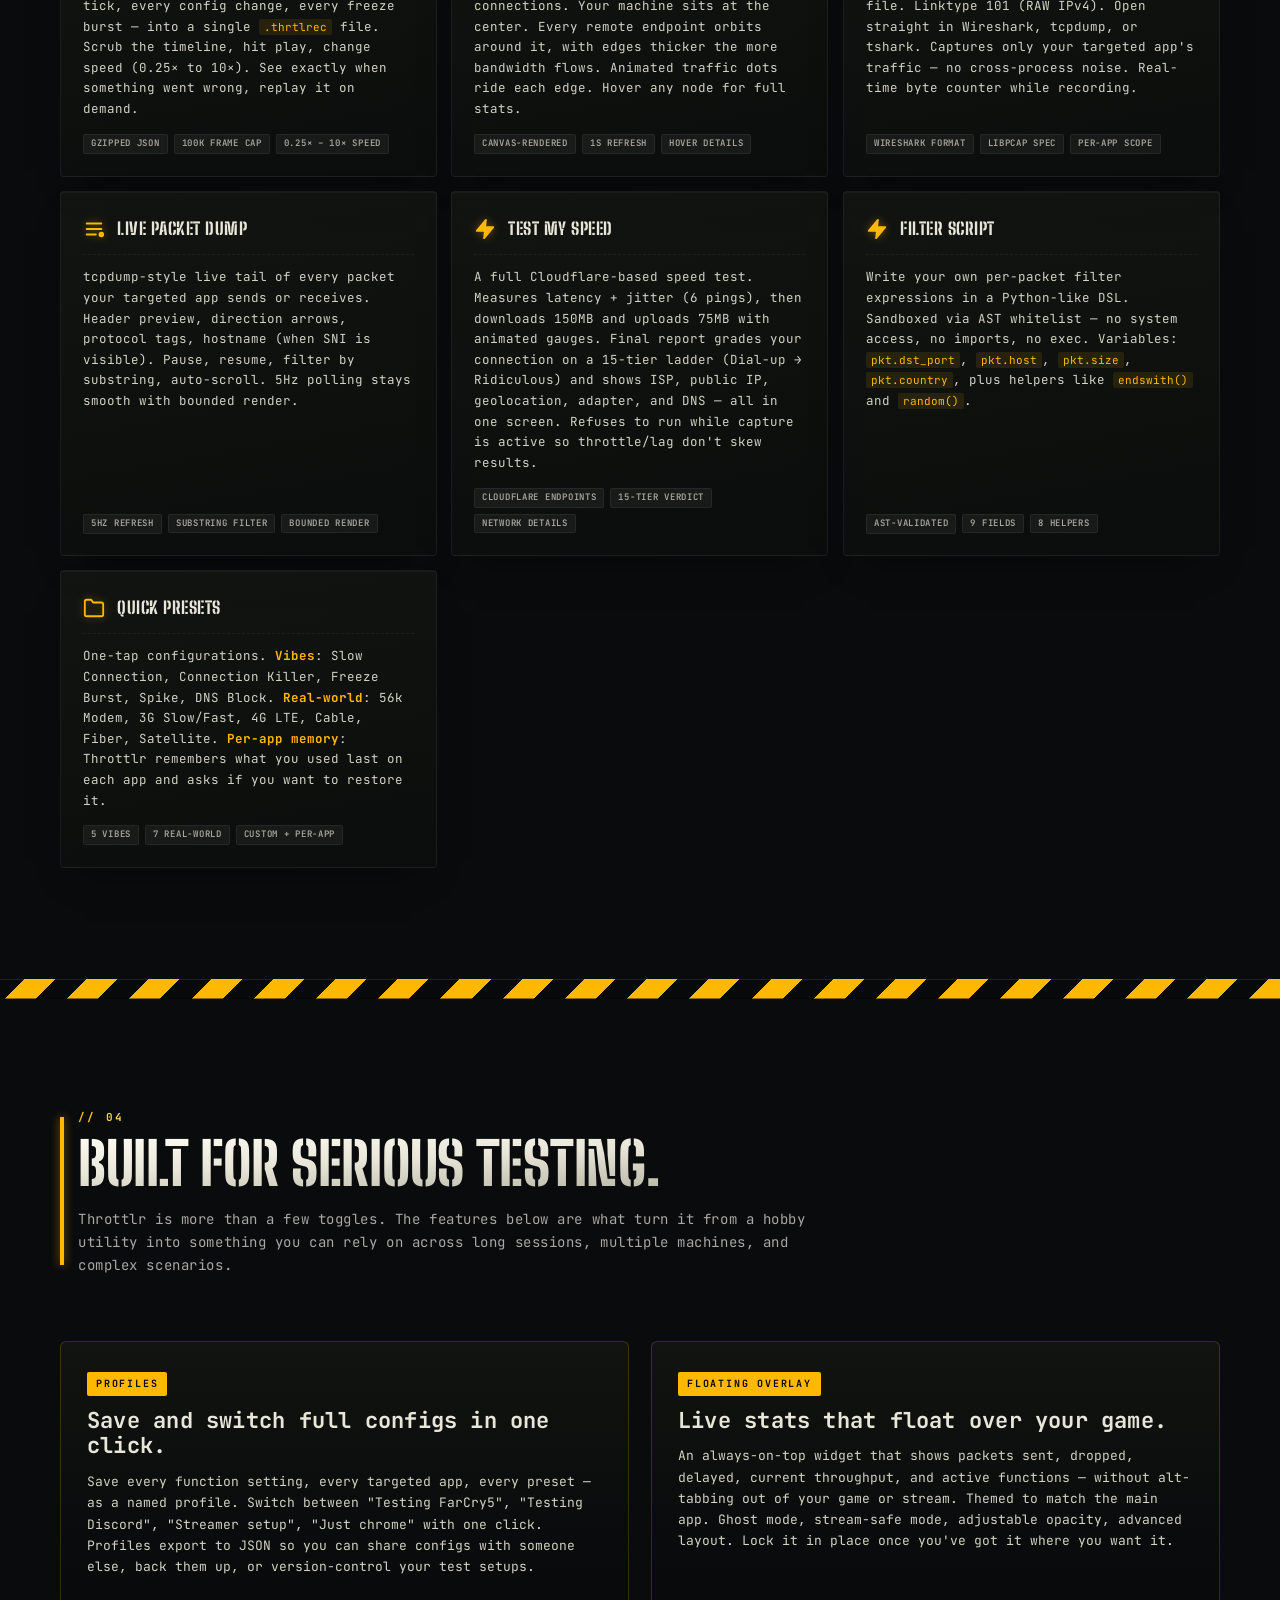
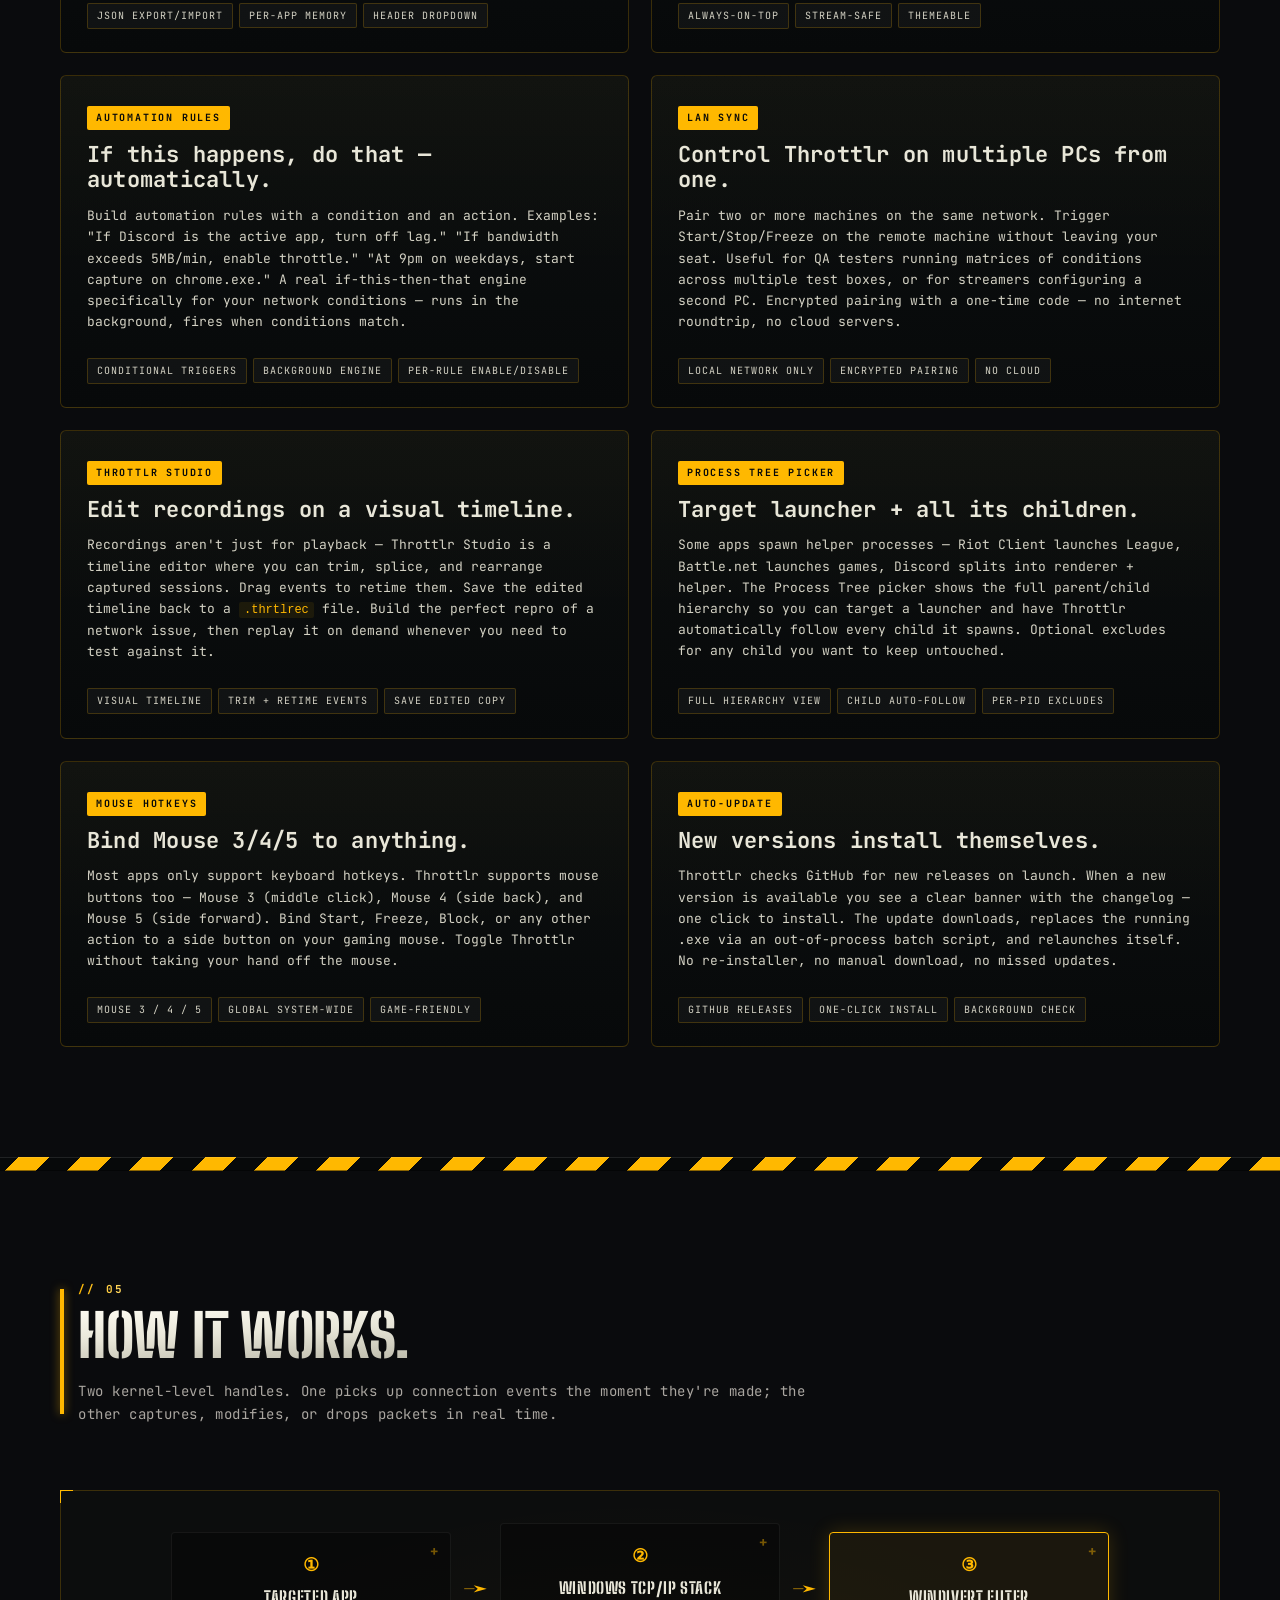
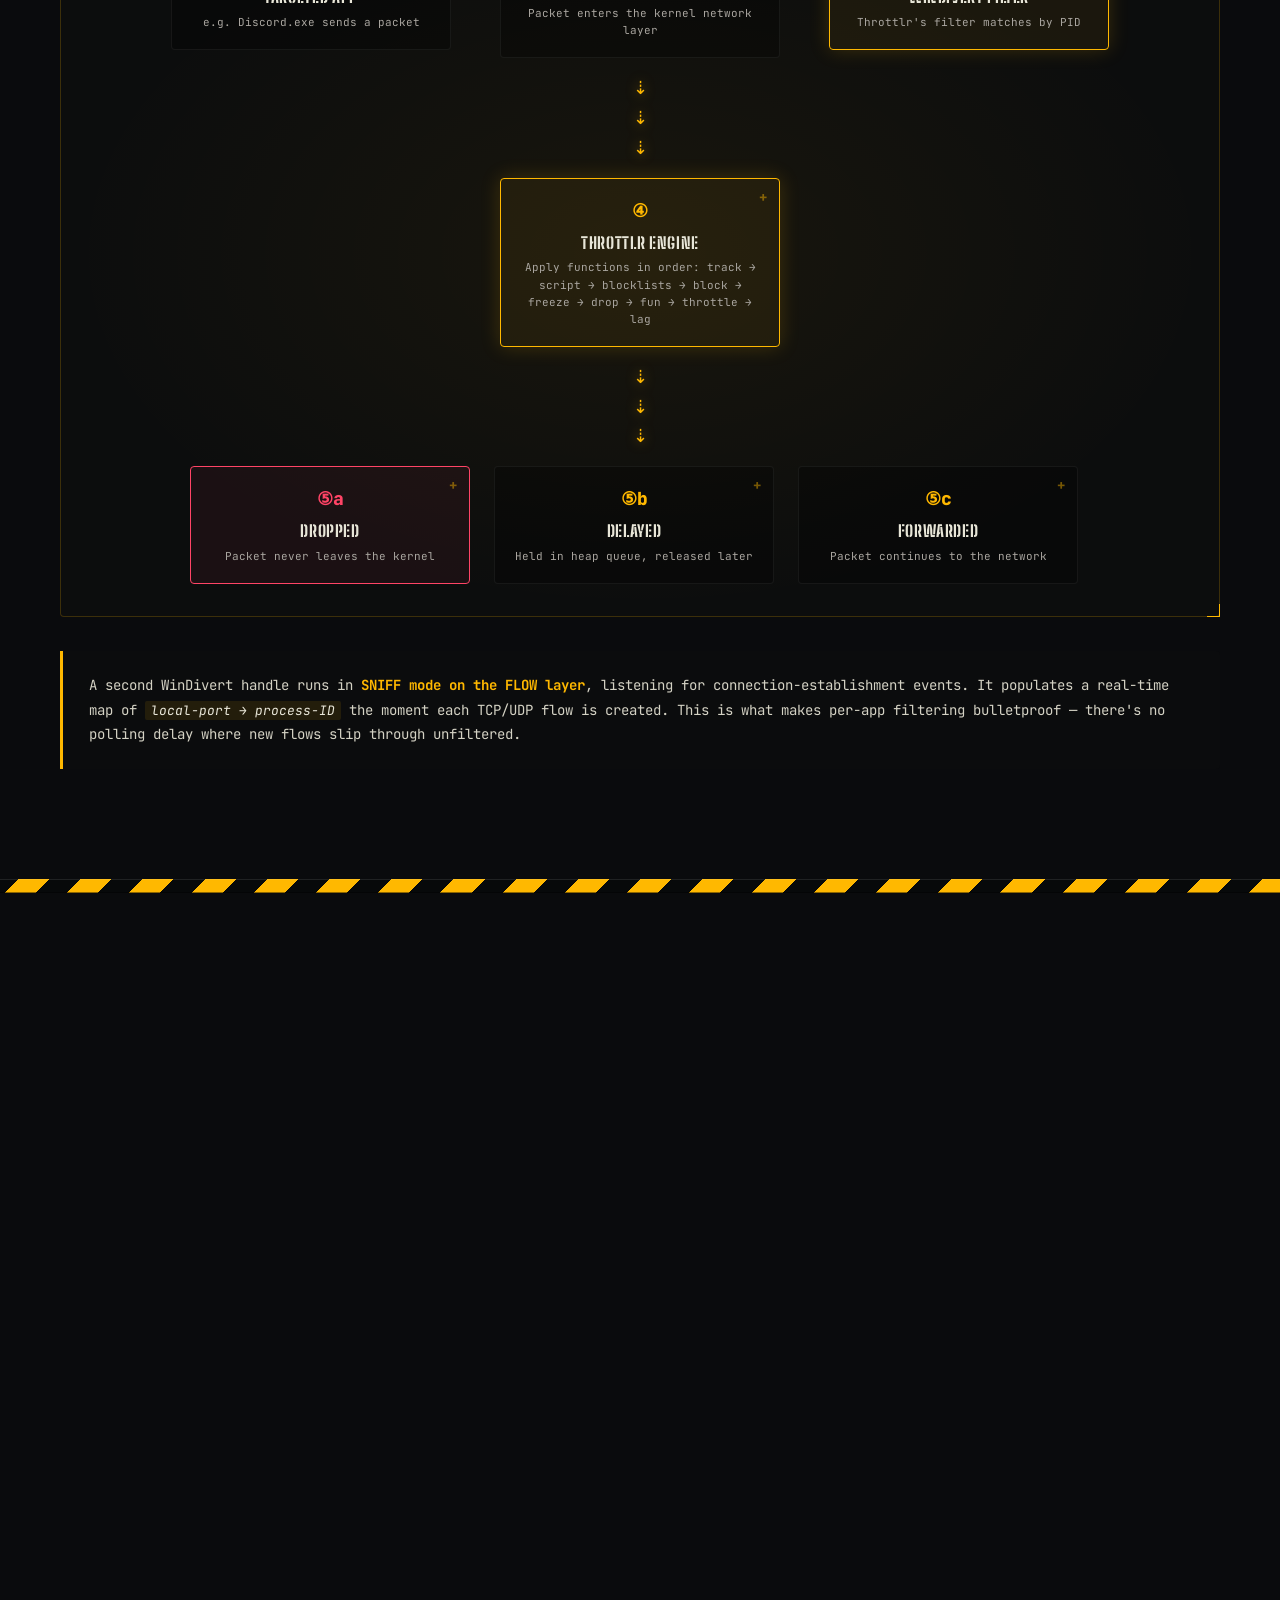
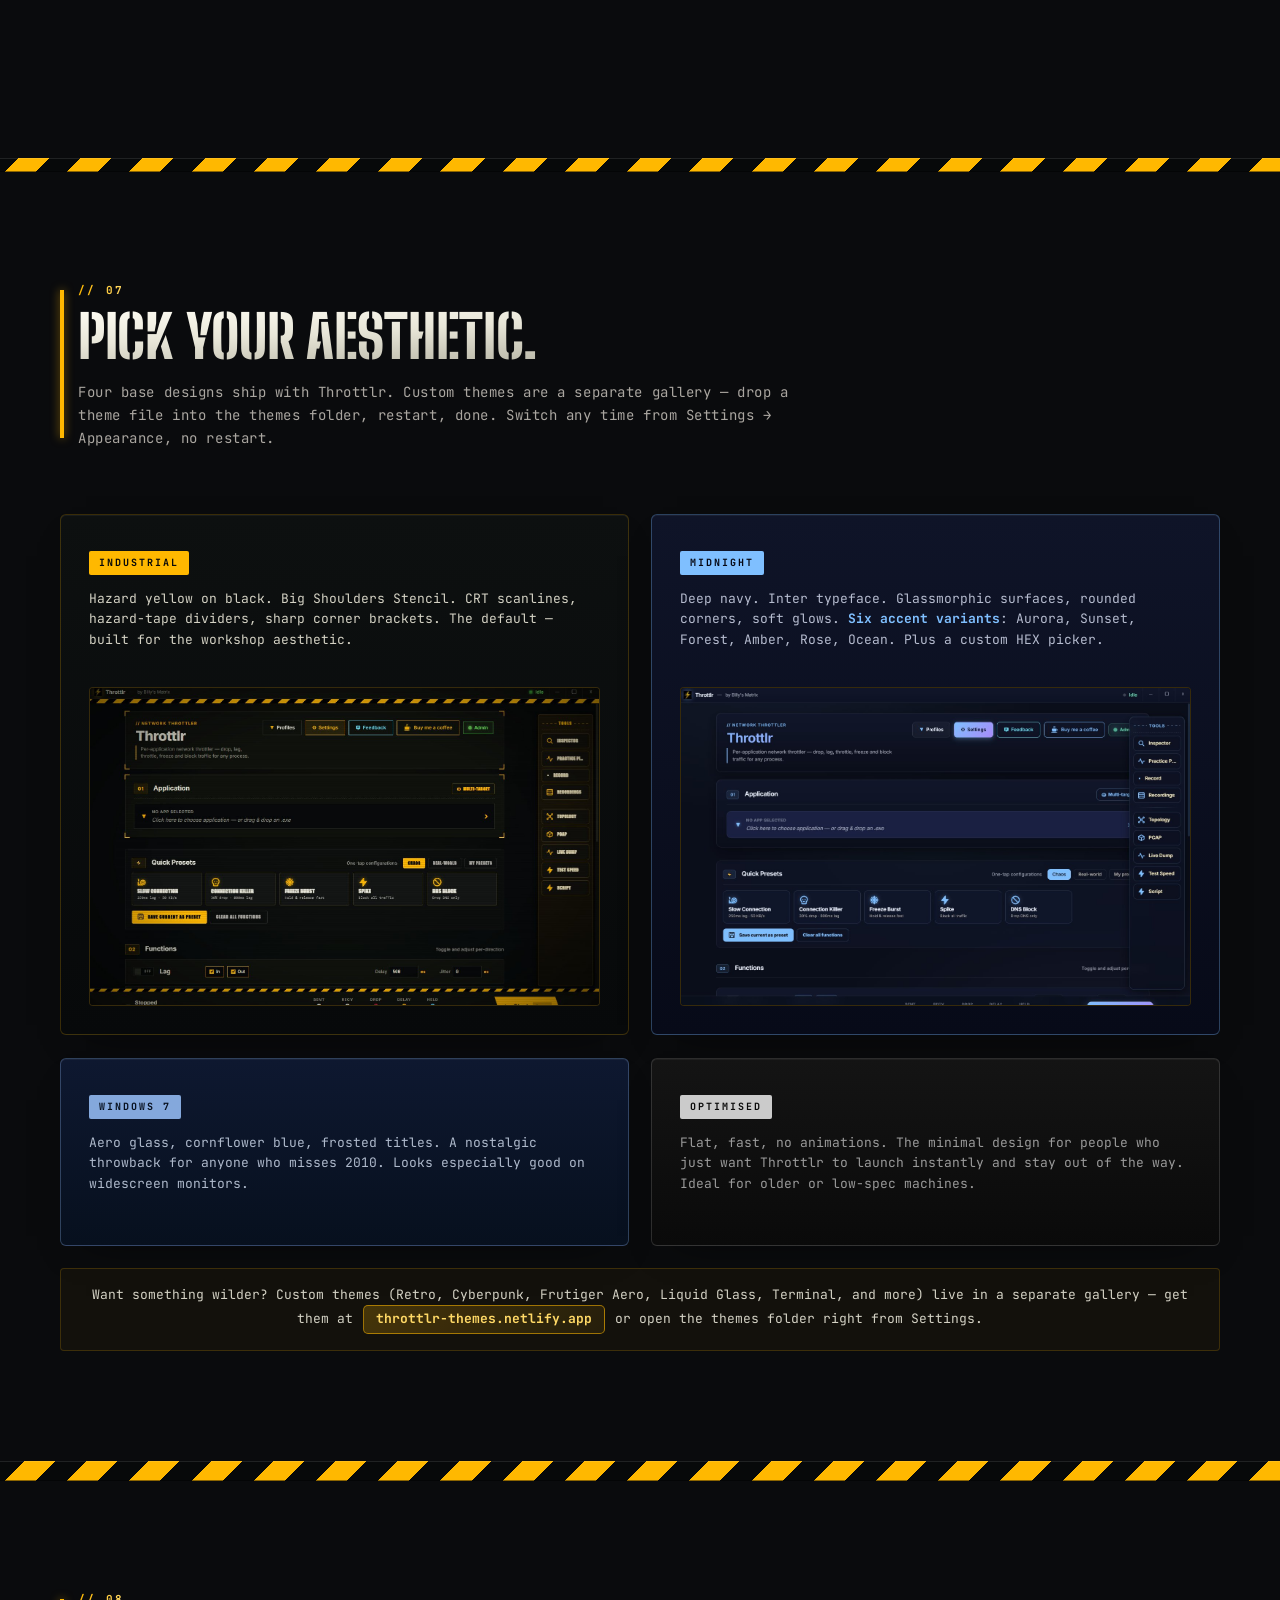
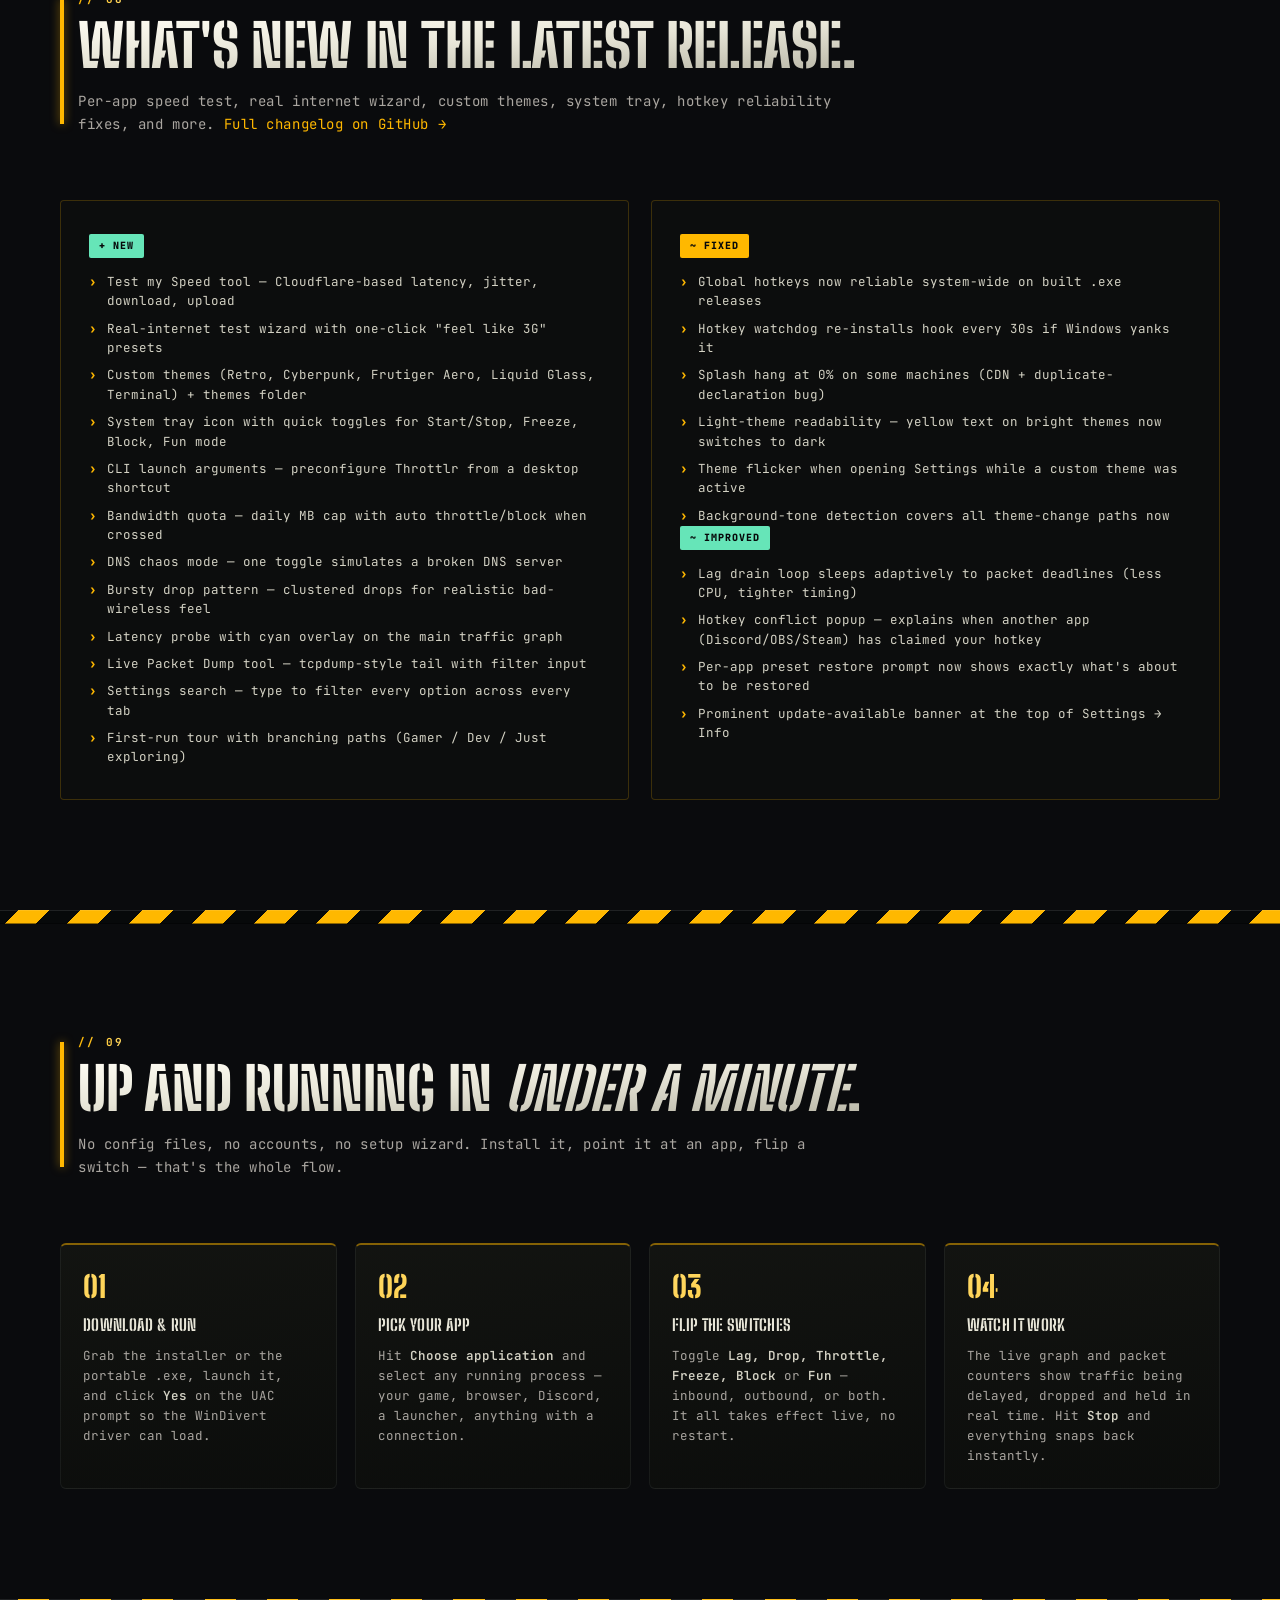
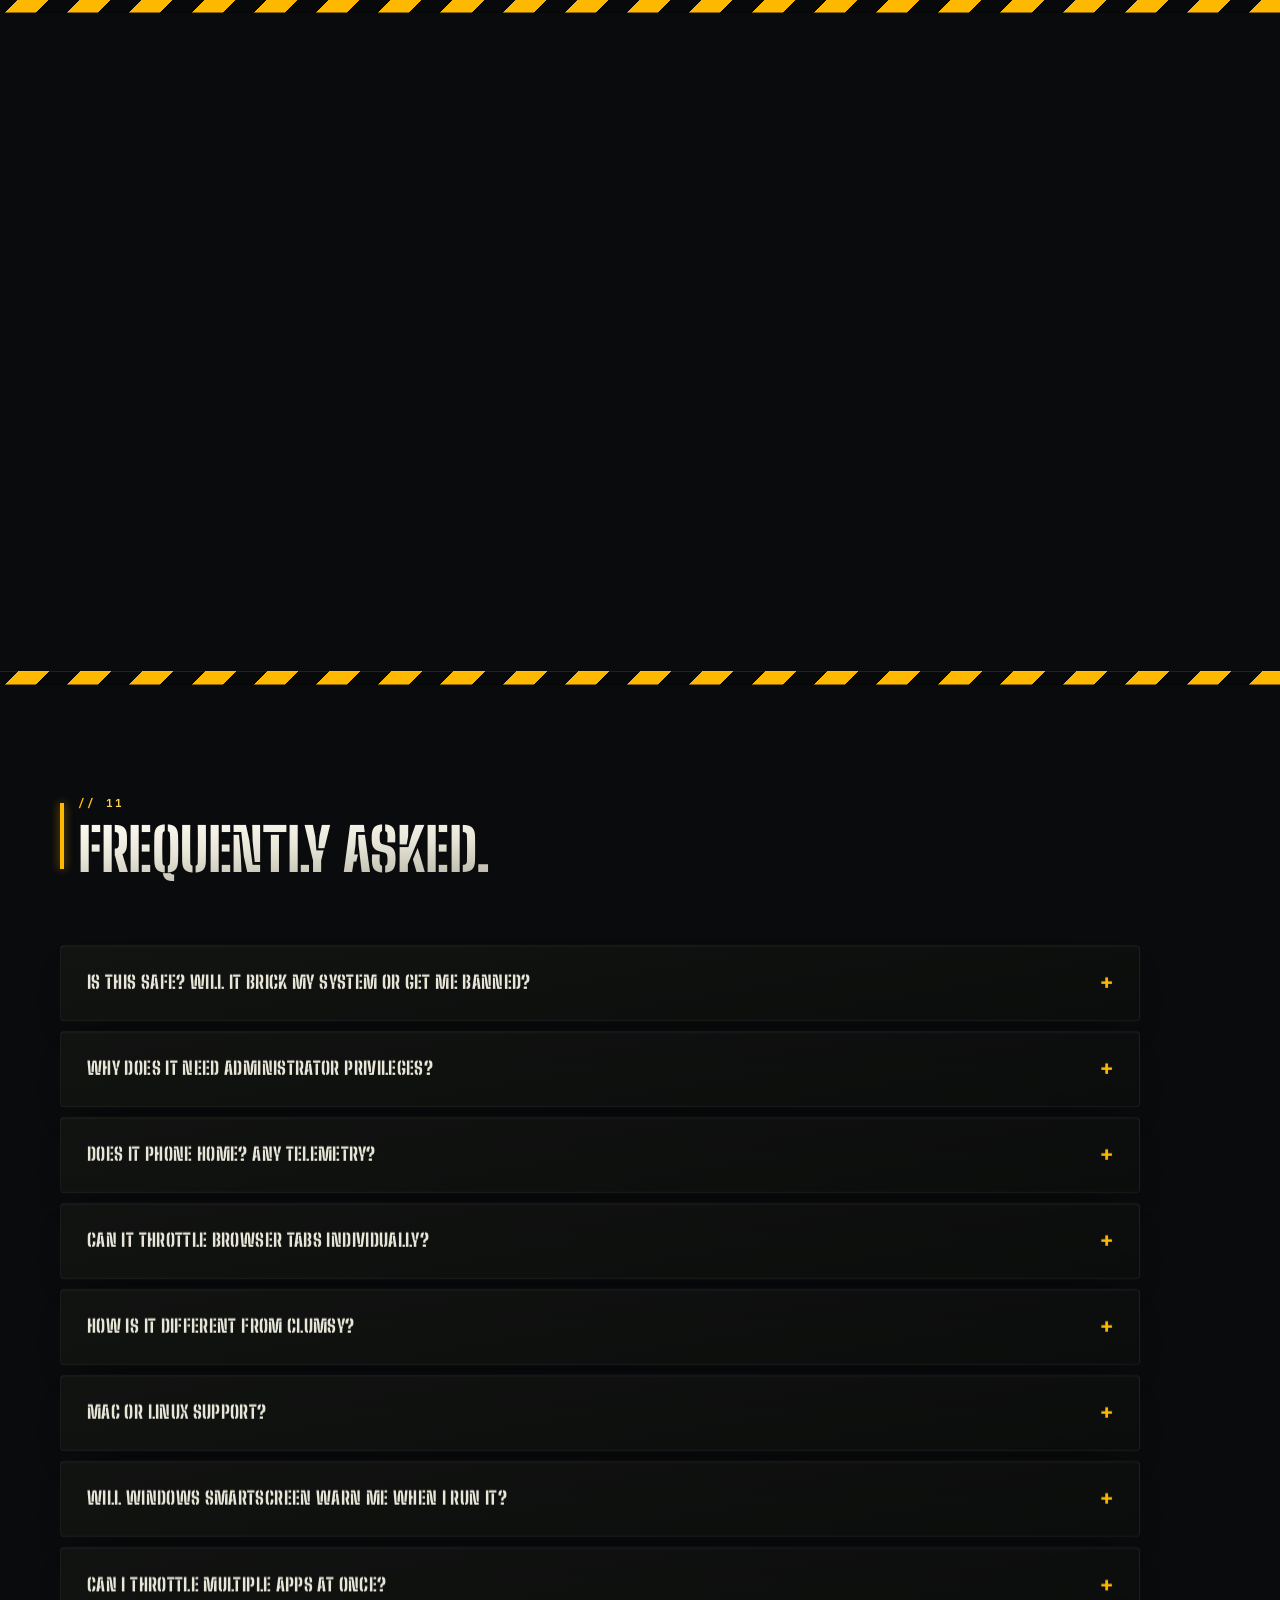
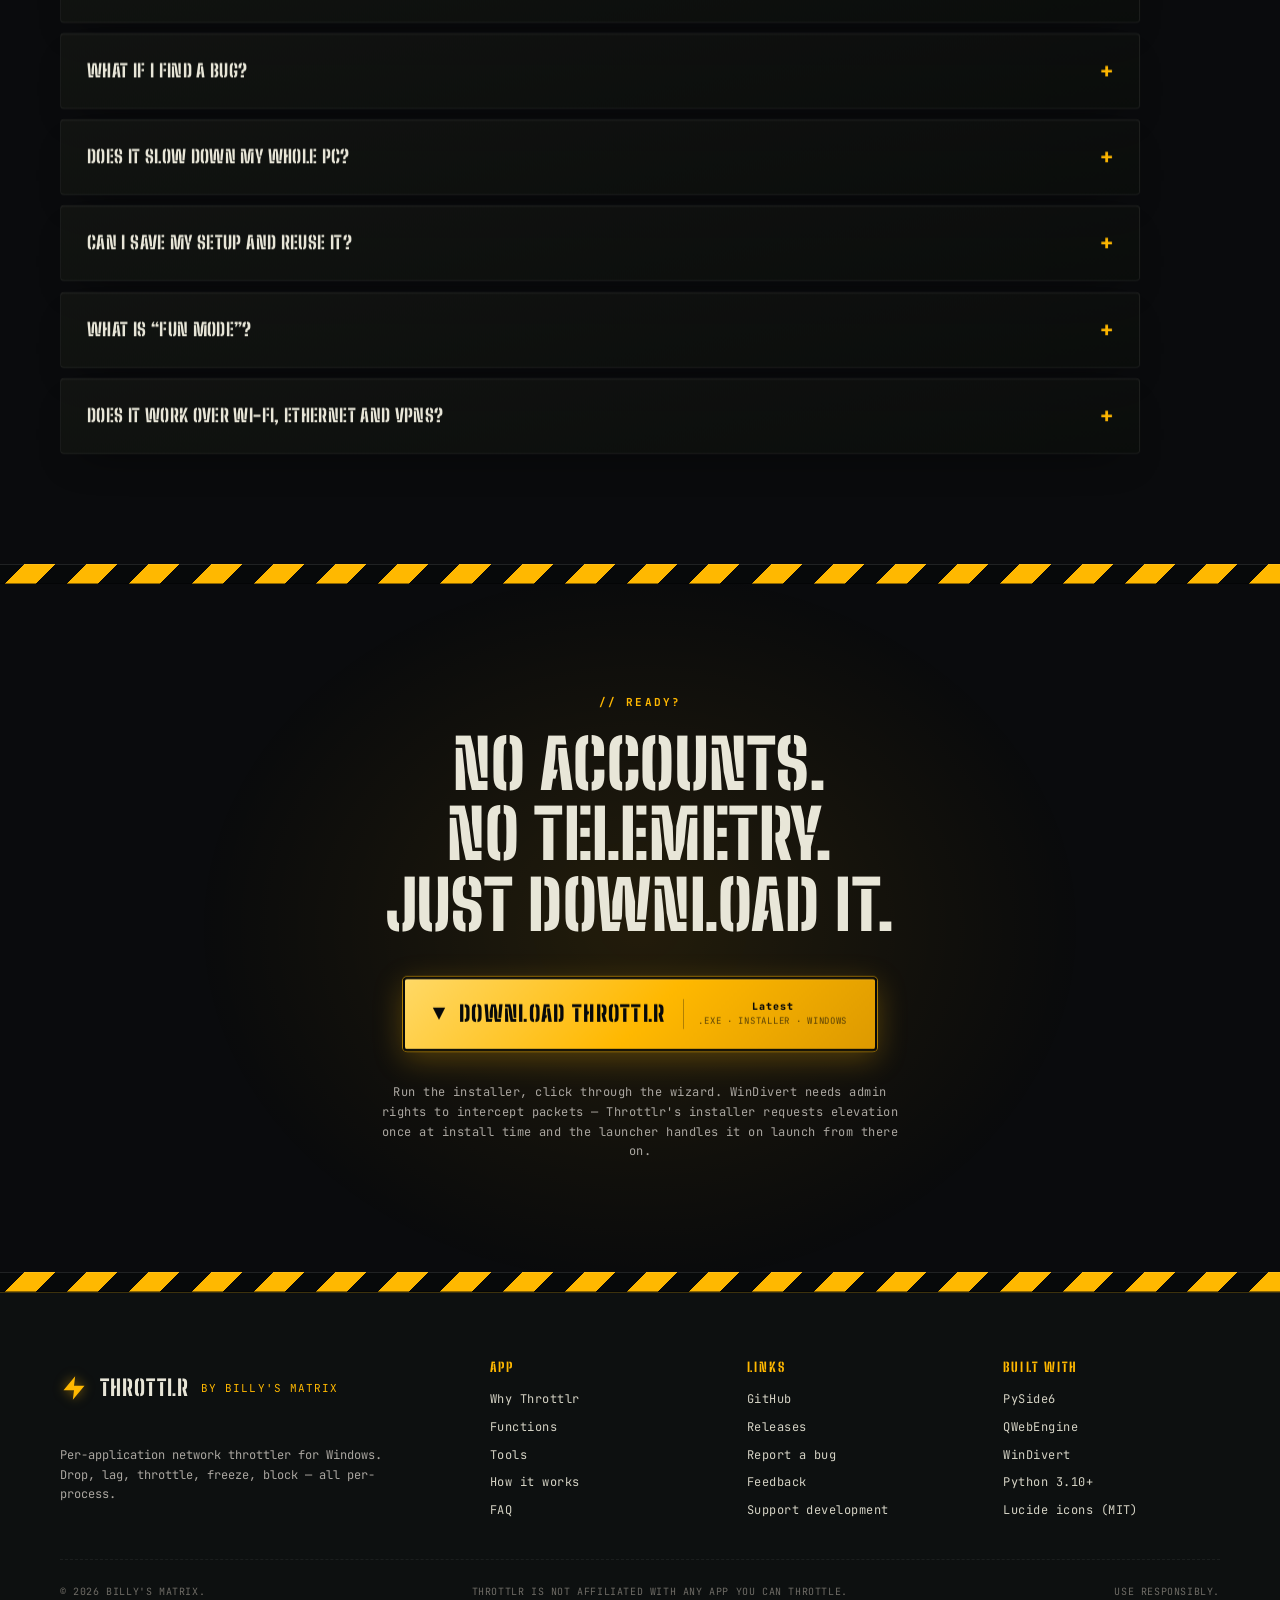
==== commit 1c31dfde: "update" ====
--- a/index.html
+++ b/index.html
@@ -43,6 +43,26 @@
 <!-- ============== TOP MARQUEE ============== -->
 <div class="marquee" aria-hidden="true">
   <div class="marquee-track">
+    <span>// CAUTION</span><span>•</span>
+    <span>NETWORK MANIPULATION TOOL</span><span>•</span>
+    <span>WINDOWS / WINDIVERT KERNEL DRIVER</span><span>•</span>
+    <span data-auto-version>Latest</span><span>•</span>
+    <span>BUILT BY BILLY'S MATRIX</span><span>•</span>
+    <span>// CAUTION</span><span>•</span>
+    <span>NETWORK MANIPULATION TOOL</span><span>•</span>
+    <span>WINDOWS / WINDIVERT KERNEL DRIVER</span><span>•</span>
+    <span data-auto-version>Latest</span><span>•</span>
+    <span>BUILT BY BILLY'S MATRIX</span><span>•</span>
+    <span>// CAUTION</span><span>•</span>
+    <span>NETWORK MANIPULATION TOOL</span><span>•</span>
+    <span>WINDOWS / WINDIVERT KERNEL DRIVER</span><span>•</span>
+    <span data-auto-version>Latest</span><span>•</span>
+    <span>BUILT BY BILLY'S MATRIX</span><span>•</span>
+    <span>// CAUTION</span><span>•</span>
+    <span>NETWORK MANIPULATION TOOL</span><span>•</span>
+    <span>WINDOWS / WINDIVERT KERNEL DRIVER</span><span>•</span>
+    <span data-auto-version>Latest</span><span>•</span>
+    <span>BUILT BY BILLY'S MATRIX</span><span>•</span>
     <span>// CAUTION</span><span>•</span>
     <span>NETWORK MANIPULATION TOOL</span><span>•</span>
     <span>WINDOWS / WINDIVERT KERNEL DRIVER</span><span>•</span>
@@ -453,10 +473,10 @@
         </div>
       </div>
       <div class="fn-row-visual fn-visual-fun">
-        <span class="fn-vis-glitch">⚡</span>
-        <span class="fn-vis-glitch">!</span>
-        <span class="fn-vis-glitch">?</span>
-        <span class="fn-vis-glitch">×</span>
+        <div class="fn-vis-scramble">
+          <span></span><span></span><span></span><span></span>
+          <span></span><span></span><span></span><span></span>
+        </div>
         <div class="fn-vis-label">CHAOS</div>
       </div>
     </article>
@@ -840,7 +860,7 @@
     </div>
   </div>
   <p class="designs-cta reveal" style="--d: 0.4s">
-    Want something wilder? Custom themes (Retro, Cyberpunk, Frutiger Aero, Liquid Glass, Terminal, and more) live in a separate gallery — get them at <a href="https://throttlr-themes.netlify.app" target="_blank" rel="noopener">throttlr-themes.netlify.app</a> or open the themes folder right from Settings.
+    Want something wilder? Custom themes (Retro, Cyberpunk, Frutiger Aero, Liquid Glass, Terminal, and more) live in a separate gallery — get them at <a href="https://throttlr-themes.netlify.app/" target="_blank" rel="noopener">throttlr-themes.netlify.app</a> or open the themes folder right from Settings.
   </p>
 </section>
 
@@ -894,10 +914,48 @@
 
 <div class="hazard-strip"></div>
 
+<!-- ============== QUICK START ============== -->
+<section class="section section-quickstart" id="quickstart">
+  <div class="section-head reveal">
+    <span class="section-num">// 09</span>
+    <h2 class="section-title">Up and running in <em>under a minute</em>.</h2>
+    <p class="section-sub">No config files, no accounts, no setup wizard. Install it, point it at an app, flip a switch — that's the whole flow.</p>
+  </div>
+  <div class="qs-steps">
+    <div class="qs-step reveal"><div class="qs-num">01</div><h3>Download &amp; run</h3><p>Grab the installer or the portable .exe, launch it, and click <strong>Yes</strong> on the UAC prompt so the WinDivert driver can load.</p></div>
+    <div class="qs-step reveal" style="--d:.08s"><div class="qs-num">02</div><h3>Pick your app</h3><p>Hit <strong>Choose application</strong> and select any running process — your game, browser, Discord, a launcher, anything with a connection.</p></div>
+    <div class="qs-step reveal" style="--d:.16s"><div class="qs-num">03</div><h3>Flip the switches</h3><p>Toggle <strong>Lag, Drop, Throttle, Freeze, Block</strong> or <strong>Fun</strong> — inbound, outbound, or both. It all takes effect live, no restart.</p></div>
+    <div class="qs-step reveal" style="--d:.24s"><div class="qs-num">04</div><h3>Watch it work</h3><p>The live graph and packet counters show traffic being delayed, dropped and held in real time. Hit <strong>Stop</strong> and everything snaps back instantly.</p></div>
+  </div>
+</section>
+
+<div class="hazard-strip"></div>
+
+<!-- ============== SYSTEM REQUIREMENTS ============== -->
+<section class="section section-specs" id="specs">
+  <div class="section-head reveal">
+    <span class="section-num">// 10</span>
+    <h2 class="section-title">What you need.</h2>
+    <p class="section-sub">Lightweight and self-contained — nothing extra to install, and it runs happily offline once it's on your machine.</p>
+  </div>
+  <div class="specs-grid">
+    <div class="spec-card reveal"><div class="spec-k">Operating system</div><div class="spec-v">Windows 10 / 11</div><div class="spec-note">64-bit. Older Windows untested.</div></div>
+    <div class="spec-card reveal" style="--d:.05s"><div class="spec-k">Architecture</div><div class="spec-v">x64</div><div class="spec-note">Intel or AMD.</div></div>
+    <div class="spec-card reveal" style="--d:.10s"><div class="spec-k">Kernel driver</div><div class="spec-v">WinDivert</div><div class="spec-note">Bundled &amp; loaded automatically.</div></div>
+    <div class="spec-card reveal" style="--d:.15s"><div class="spec-k">Privileges</div><div class="spec-v">Administrator</div><div class="spec-note">One UAC prompt at launch.</div></div>
+    <div class="spec-card reveal" style="--d:.20s"><div class="spec-k">Runtime</div><div class="spec-v">None</div><div class="spec-note">No Python or .NET to install.</div></div>
+    <div class="spec-card reveal" style="--d:.25s"><div class="spec-k">Internet</div><div class="spec-v">Not required</div><div class="spec-note">Only an optional GitHub update check.</div></div>
+    <div class="spec-card reveal" style="--d:.30s"><div class="spec-k">Install</div><div class="spec-v">Installer or portable</div><div class="spec-note">Your choice — both ship.</div></div>
+    <div class="spec-card reveal" style="--d:.35s"><div class="spec-k">Price</div><div class="spec-v">Free</div><div class="spec-note">No licence, no account.</div></div>
+  </div>
+</section>
+
+<div class="hazard-strip"></div>
+
 <!-- ============== FAQ ============== -->
 <section class="section section-faq" id="faq">
   <div class="section-head reveal">
-    <span class="section-num">// 09</span>
+    <span class="section-num">// 11</span>
     <h2 class="section-title">Frequently asked.</h2>
   </div>
   <div class="faq-list">
@@ -939,6 +997,22 @@
     <details class="faq-item reveal">
       <summary>What if I find a bug?</summary>
       <p>Open an issue on GitHub: <a href="https://github.com/BillysMatrix18/throttlr-releases/issues" target="_blank" rel="noopener">github.com/BillysMatrix18/throttlr-releases/issues</a>. Throttlr also writes crash logs to <code>~/.throttlr/crashes/</code> — including those in your bug report makes diagnosis way faster.</p>
+    </details>
+    <details class="faq-item reveal">
+      <summary>Does it slow down my whole PC?</summary>
+      <p>No. Throttlr only touches packets belonging to the process you target — everything else on your machine is untouched. The interception loop is lightweight and sleeps adaptively to packet deadlines, so even while it's actively mangling traffic the CPU cost is negligible. Hit <strong>Stop</strong> and it detaches completely.</p>
+    </details>
+    <details class="faq-item reveal">
+      <summary>Can I save my setup and reuse it?</summary>
+      <p>Yes — two ways. <strong>Per-app presets</strong> remember exactly what you were doing to each app and offer to restore it next time you target that app. And full <strong>profiles</strong> can be exported to a <code>.throttlr</code> file and imported on any machine (or shared), carrying your target apps, function config, custom presets and filter script with them.</p>
+    </details>
+    <details class="faq-item reveal">
+      <summary>What is &ldquo;Fun mode&rdquo;?</summary>
+      <p>Fun mode is controlled chaos — instead of just dropping or delaying packets, it <strong>corrupts, reorders and duplicates</strong> them at percentages you set. Great for stress-testing how an app copes with a genuinely hostile connection, and for finding bugs that only show up when the network misbehaves in weird ways rather than just being slow.</p>
+    </details>
+    <details class="faq-item reveal">
+      <summary>Does it work over Wi-Fi, Ethernet and VPNs?</summary>
+      <p>Yes. Throttlr matches at the packet layer for a given process, so it doesn't care which adapter the traffic leaves through — Wi-Fi, Ethernet or a virtual VPN adapter all work the same. It shapes the targeted app's packets before they hit the wire, whatever the wire happens to be.</p>
     </details>
   </div>
 </section>
--- a/style.css
+++ b/style.css
@@ -69,6 +69,28 @@
   background-image: url("data:image/svg+xml;utf8,<svg xmlns='http://www.w3.org/2000/svg' width='180' height='180'><filter id='n'><feTurbulence type='fractalNoise' baseFrequency='0.85' numOctaves='2' stitchTiles='stitch'/></filter><rect width='100%25' height='100%25' filter='url(%23n)'/></svg>");
   mix-blend-mode: screen;
 }
+
+/* Technical grid — a fixed blueprint grid (fine lines + intersection dots +
+   small crosshairs) over the dark background. Sits at z-index 0: behind the
+   grain (z1), scanlines (z2) and content (z3), so it reads on the grey
+   sections only. The hero (the yellow part) carries an opaque base of its
+   own, so this never bleeds into it. No glow, no fills, no squares. */
+body::after {
+  content: '';
+  position: fixed;
+  inset: 0;
+  z-index: 0;
+  pointer-events: none;
+  background-image:
+    url("data:image/svg+xml;utf8,<svg xmlns='http://www.w3.org/2000/svg' width='64' height='64'><path d='M0 0H64M0 0V64' fill='none' stroke='rgba(150,160,170,0.06)' stroke-width='1'/><circle cx='0' cy='0' r='1.1' fill='rgba(196,205,214,0.20)'/><path d='M32 27V37M27 32H37' fill='none' stroke='rgba(184,193,202,0.10)' stroke-width='1'/></svg>"),
+    linear-gradient(rgba(150,160,170,0.05) 1px, transparent 1px),
+    linear-gradient(90deg, rgba(150,160,170,0.05) 1px, transparent 1px);
+  background-size: 64px 64px, 256px 256px, 256px 256px;
+  background-position:
+    0px calc(var(--scroll-y, 0px) * -0.35),
+    0px calc(var(--scroll-y, 0px) * -0.35),
+    0px calc(var(--scroll-y, 0px) * -0.35);
+}
 .page-scanlines {
   position: fixed;
   inset: 0;
@@ -140,11 +162,7 @@
 }
 .marquee-track span { padding: 0 22px; }
 .marquee-track span:nth-child(odd) { color: var(--hazard); }
-.marquee-track span:nth-child(2),
-.marquee-track span:nth-child(4),
-.marquee-track span:nth-child(6),
-.marquee-track span:nth-child(8),
-.marquee-track span:nth-child(10) { color: var(--dim-2); }
+.marquee-track span:nth-child(even) { color: var(--dim-2); }
 @keyframes marquee {
   from { transform: translateX(0); }
   to   { transform: translateX(-50%); }
@@ -270,6 +288,7 @@
    ============================================================================ */
 .hero {
   position: relative;
+  background: var(--bg);
   padding: 90px 60px 90px;
   overflow: hidden;
   display: grid;
@@ -1276,19 +1295,27 @@
 }
 .fn-visual-block .fn-vis-label { color: var(--danger); }
 
-.fn-vis-glitch {
+.fn-vis-scramble {
+  position: relative;
+  width: 74%;
+  height: 66%;
+}
+.fn-vis-scramble span {
   position: absolute;
-  font-family: var(--font-display);
-  font-size: 24px;
-  font-weight: 900;
-  color: var(--hazard);
-  text-shadow: 0 0 12px var(--hazard);
-  animation: glitch-jitter 0.3s steps(2) infinite;
-}
-.fn-vis-glitch:nth-child(1) { top: 18%; left: 18%; animation-delay: 0s; }
-.fn-vis-glitch:nth-child(2) { top: 22%; right: 22%; animation-delay: 0.1s; color: var(--danger); }
-.fn-vis-glitch:nth-child(3) { bottom: 38%; left: 30%; animation-delay: 0.2s; color: var(--ice); }
-.fn-vis-glitch:nth-child(4) { bottom: 36%; right: 24%; animation-delay: 0.3s; }
+  display: block;
+  border-radius: 2px;
+  background: var(--hazard);
+  box-shadow: 0 0 6px rgba(255, 184, 0, 0.5);
+  animation: glitch-jitter 0.32s steps(2) infinite;
+}
+.fn-vis-scramble span:nth-child(1) { left: 4%;  top: 12%; width: 28px; height: 10px; animation-delay: 0s; }
+.fn-vis-scramble span:nth-child(2) { left: 50%; top: 4%;  width: 14px; height: 14px; background: var(--danger); box-shadow: 0 0 6px rgba(255,90,90,0.5); animation-delay: 0.06s; }
+.fn-vis-scramble span:nth-child(3) { right: 2%; top: 18%; width: 20px; height: 8px;  background: var(--ice); box-shadow: 0 0 6px rgba(127,191,255,0.5); animation-delay: 0.12s; }
+.fn-vis-scramble span:nth-child(4) { left: 16%; top: 44%; width: 16px; height: 16px; animation-delay: 0.18s; }
+.fn-vis-scramble span:nth-child(5) { left: 44%; top: 40%; width: 30px; height: 9px;  background: var(--danger); box-shadow: 0 0 6px rgba(255,90,90,0.5); animation-delay: 0.24s; }
+.fn-vis-scramble span:nth-child(6) { right: 6%; top: 46%; width: 12px; height: 12px; background: var(--ice); box-shadow: 0 0 6px rgba(127,191,255,0.5); animation-delay: 0.30s; }
+.fn-vis-scramble span:nth-child(7) { left: 8%;  bottom: 4%; width: 24px; height: 10px; animation-delay: 0.10s; }
+.fn-vis-scramble span:nth-child(8) { left: 52%; bottom: 2%; width: 14px; height: 14px; animation-delay: 0.22s; }
 @keyframes glitch-jitter {
   0%   { transform: translate(0, 0); }
   25%  { transform: translate(-2px, 2px); }
@@ -2938,7 +2965,6 @@
   border-color: var(--hazard);
 }
 
-
 /* =====================================================================
  * THANK-YOU PAGE
  * ===================================================================== */
@@ -3000,7 +3026,6 @@
   transition: color 0.18s ease;
 }
 .thanks-secondary:hover { color: #ffb800; }
-
 
 
 /* =====================================================================
@@ -3013,52 +3038,57 @@
  * Cursor spotlight removed per Billy's request.
  * ===================================================================== */
 
-/* --- Base body: neutral dark gradient (no global yellow tint) --------
- * v4.2 — REMOVED the blueprint grid from body bg. The grid is now its own
- * fixed PARALLAX element (.parallax-grid) that translates at its own
- * scroll speed for a visible 3D depth effect. body bg keeps the vertical
- * gradient + vignette + a faint cyan whisper. */
+/* --- Base body: NEUTRAL DARK GRAY (no yellow ambient tint) ---------
+ * v4.4 — Billy wanted gray with a grid look (not yellow-tinted). So body
+ * is just a base vertical gradient and a vignette. The grid pattern is
+ * what defines the visual character, courtesy of .parallax-grid above.
+ * Hero gets its yellow via .hero-zone-glow which fades out on scroll. */
 body {
   background-color: #0a0b0d;
   background-image:
     /* Vignette — darker corners for depth */
     radial-gradient(140% 110% at 50% 50%, transparent 35%, rgba(0,0,0,0.55) 100%),
-    /* A cool cyan whisper in the lower-right of the viewport */
-    radial-gradient(circle at 88% 92%, rgba(102, 217, 255, 0.025) 0%, transparent 45%),
-    /* Base vertical gradient — top is slightly lighter, bottom near-black */
-    linear-gradient(180deg, #0e1014 0%, #0a0b0d 35%, #06070a 70%, #050608 100%);
-  background-size: 100% 100%, 100% 100%, 100% 100%;
+    /* Base vertical gradient — top slightly lighter, bottom near-black */
+    linear-gradient(180deg, #0e1014 0%, #0a0b0d 35%, #08090c 70%, #050608 100%);
+  background-size: 100% 100%, 100% 100%;
   background-attachment: fixed;
   background-position: 0 0;
 }
 
-/* v4.2 — Parallax blueprint grid. Fixed to viewport, background-position
- * shifts based on scroll so the grid lines visibly LAG behind as you
- * scroll — clear 3D depth effect. The bg-position-y offset is the magic:
- * scroll 500px → grid shifts -200px (40% of scroll), so content scrolls
- * at 100% while the grid scrolls at 60%. Visible parallax. */
+/* v4.5 — Parallax blueprint grid (now actually visible).
+ * Grid squares clearly readable, with intersection dots at major
+ * grid crossings for that engineering-blueprint feel. Still parallax-
+ * scrolling at 40% speed for depth. */
 .parallax-grid {
   position: fixed;
   inset: 0;
   z-index: -3;
   pointer-events: none;
   background-image:
-    /* Minor grid lines */
-    linear-gradient(rgba(180, 180, 200, 0.018) 1px, transparent 1px),
-    linear-gradient(90deg, rgba(180, 180, 200, 0.018) 1px, transparent 1px),
-    /* Major grid lines */
-    linear-gradient(rgba(180, 180, 200, 0.045) 1px, transparent 1px),
-    linear-gradient(90deg, rgba(180, 180, 200, 0.045) 1px, transparent 1px);
-  background-size: 40px 40px, 40px 40px, 200px 200px, 200px 200px;
-  /* Parallax — shift background-position-y based on scroll. Negative
-   * value pushes the pattern UP as user scrolls down. Multiplier 0.4
-   * means grid moves at 40% of scroll speed → visible "lag" depth. */
+    /* Intersection dots at major (200px) grid crossings — small bright
+     * accents that read as "blueprint markers". 2px circle, faint glow. */
+    radial-gradient(circle 2px at 1px 1px, rgba(220, 220, 230, 0.18) 100%, transparent 100%),
+    /* Minor grid lines (40px) — clearly visible now */
+    linear-gradient(rgba(200, 200, 215, 0.045) 1px, transparent 1px),
+    linear-gradient(90deg, rgba(200, 200, 215, 0.045) 1px, transparent 1px),
+    /* Major grid lines (200px) — brighter, more structural */
+    linear-gradient(rgba(220, 220, 230, 0.14) 1px, transparent 1px),
+    linear-gradient(90deg, rgba(220, 220, 230, 0.14) 1px, transparent 1px),
+    /* Extra-major grid (1000px) — biggest squares, brightest lines so the
+     * page reads as having multi-level hierarchy */
+    linear-gradient(rgba(255, 220, 130, 0.10) 1px, transparent 1px),
+    linear-gradient(90deg, rgba(255, 220, 130, 0.10) 1px, transparent 1px);
+  background-size:
+    200px 200px,                /* intersection dots */
+    40px 40px, 40px 40px,        /* minor grid */
+    200px 200px, 200px 200px,    /* major grid */
+    1000px 1000px, 1000px 1000px;/* extra-major grid */
   background-position-y: calc(var(--scroll-y, 0px) * -0.4);
   background-position-x: 0;
   will-change: background-position;
-  /* Fade edges so grid lines don't cut sharply at viewport corners */
-  mask-image: radial-gradient(ellipse 85% 75% at 50% 50%, #000 30%, transparent 100%);
-  -webkit-mask-image: radial-gradient(ellipse 85% 75% at 50% 50%, #000 30%, transparent 100%);
+  /* Soft fade at edges so grid lines don't read as hard viewport edges */
+  mask-image: radial-gradient(ellipse 90% 80% at 50% 50%, #000 35%, transparent 100%);
+  -webkit-mask-image: radial-gradient(ellipse 90% 80% at 50% 50%, #000 35%, transparent 100%);
 }
 
 /* --- Hero-zone yellow ambient glow. Fixed; fades out by ~600px scroll. */
@@ -3077,43 +3107,45 @@
   transform: translate3d(0, calc(var(--scroll-y, 0px) * -0.25), 0);
 }
 
-/* --- Ambient orbs — MORE VISIBLE parallax now. Bigger movement, bigger
- *     orbs, slightly less blur so the translation is actually perceptible. */
+/* --- Ambient orbs — VERY subtle now. Provide parallax depth without
+ *     tinting the page yellow. Hero-zone-glow handles the warmth at top. */
 .bg-orbs {
   position: fixed;
   inset: 0;
   z-index: -2;
   pointer-events: none;
   overflow: hidden;
-  /* PARALLAX — bumped from -0.18 to -0.55 for a clearly visible effect. */
   transform: translate3d(0, calc(var(--scroll-y, 0px) * -0.55), 0);
   will-change: transform;
 }
 .bg-orb {
   position: absolute;
   border-radius: 50%;
-  /* Less blur so the orb is actually visible as a shape (was 90px) */
-  filter: blur(70px);
-  opacity: 0.7;
+  filter: blur(90px);
+  opacity: 0.45;
   will-change: transform;
 }
 .bg-orb-1 {
+  /* This one sits in the hero area, slight yellow tint — paired with
+   * hero-zone-glow it makes the top of the page feel warm; once scrolled
+   * past, it's well outside viewport. */
   top: -6%;  left: -4%;
   width: 680px; height: 680px;
-  background: radial-gradient(circle, rgba(255, 184, 0, 0.28), transparent 65%);
+  background: radial-gradient(circle, rgba(255, 184, 0, 0.18), transparent 65%);
   animation: orb-drift-1 32s ease-in-out infinite;
 }
 .bg-orb-2 {
-  /* Lower on page so it scrolls into view */
+  /* Mid-page orb — neutral cool gray-blue so it doesn't add color */
   top: 110vh; right: -6%;
   width: 600px; height: 600px;
-  background: radial-gradient(circle, rgba(102, 217, 255, 0.18), transparent 65%);
+  background: radial-gradient(circle, rgba(140, 160, 180, 0.08), transparent 65%);
   animation: orb-drift-2 38s ease-in-out infinite;
 }
 .bg-orb-3 {
+  /* Deeper orb — also neutral */
   top: 240vh; left: 25%;
   width: 520px; height: 520px;
-  background: radial-gradient(circle, rgba(255, 184, 0, 0.10), transparent 65%);
+  background: radial-gradient(circle, rgba(160, 170, 180, 0.06), transparent 65%);
   animation: orb-drift-3 46s ease-in-out infinite;
 }
 @keyframes orb-drift-1 {
@@ -3453,48 +3485,43 @@
 .design-card:hover .design-preview img { transform: scale(1.04); }
 
 /* =====================================================================
- * v4.1 — Final CTA card — distinct dark "container" so it stands apart
- * from the rest of the page and reads as a "ready, go now" zone.
- * v4.2 — Removed the yellow horizontal borders (the hazard strips
- * already do that job). Tone down the corner-bracket glow.
+ * v4.3 — Final CTA — Clean, no framing
+ * Billy didn't like the framed/bordered panel look. Removed:
+ *   - corner brackets (display: none)
+ *   - the recessed dark distinct background
+ *   - inner shadows
+ * Kept: a soft spotlight behind the content + the button's own glow.
+ * The hazard strips above/below the section already provide the visual
+ * boundary; the CTA just sits naturally between them.
  * ===================================================================== */
 .cta-final {
   position: relative;
-  background:
-    radial-gradient(ellipse 50% 60% at 50% 55%,
-                    rgba(255, 184, 0, 0.10) 0%,
-                    transparent 70%),
-    radial-gradient(140% 90% at 50% 50%, transparent 30%, rgba(0,0,0,0.45) 100%),
-    linear-gradient(180deg, #07080a 0%, #04050700 50%, #07080a 100%),
-    #050608;
-  padding-top: 100px !important;
-  padding-bottom: 100px !important;
-  box-shadow:
-    inset 0 30px 60px rgba(0, 0, 0, 0.55),
-    inset 0 -30px 60px rgba(0, 0, 0, 0.55);
+  background: transparent;
+  padding-top: 110px !important;
+  padding-bottom: 110px !important;
   overflow: hidden;
-}
-/* Subtle interior texture — only inside the CTA */
+  box-shadow: none;
+}
+/* Soft spotlight behind the content — gives prominence without framing */
 .cta-final::before {
   content: '';
   position: absolute;
   inset: 0;
-  background-image:
-    linear-gradient(rgba(255, 184, 0, 0.04) 1px, transparent 1px),
-    linear-gradient(90deg, rgba(255, 184, 0, 0.04) 1px, transparent 1px),
-    repeating-linear-gradient(0deg,
-      rgba(255, 255, 255, 0) 0px, rgba(255, 255, 255, 0) 3px,
-      rgba(255, 255, 255, 0.012) 3px, rgba(255, 255, 255, 0.012) 4px);
-  background-size: 50px 50px, 50px 50px, 100% 100%;
+  background:
+    radial-gradient(ellipse 55% 70% at 50% 50%,
+                    rgba(255, 184, 0, 0.10) 0%,
+                    rgba(255, 184, 0, 0.03) 50%,
+                    transparent 75%);
   pointer-events: none;
-  mask-image: radial-gradient(ellipse 80% 70% at 50% 50%, #000 35%, transparent 100%);
-  -webkit-mask-image: radial-gradient(ellipse 80% 70% at 50% 50%, #000 35%, transparent 100%);
-}
-/* Corner brackets — keep them visible but DROP the glow. Subtle, clean. */
-.cta-final .corner {
-  border-color: rgba(255, 184, 0, 0.55);
-  box-shadow: none;
-}
+  z-index: 0;
+}
+/* All CTA children sit above the spotlight */
+.cta-final > * { position: relative; z-index: 1; }
+
+/* Hide the corner brackets — the "framing" Billy doesn't want */
+.cta-final .corner { display: none; }
+
+/* The download button keeps its strong yellow glow */
 .cta-final .btn-download-final {
   box-shadow:
     0 8px 30px rgba(255, 184, 0, 0.28),
@@ -3507,3 +3534,188 @@
     0 0 0 1px var(--hazard),
     inset 0 1px 0 rgba(255, 255, 255, 0.2);
 }
+
+
+
+/* ============================================================================
+   v5 — VISUAL POLISH. Gradients, depth and refined accents, layered over the
+   existing rules (appended last) so nothing above is rewritten. On-brand:
+   metallic bone titles, glowing hazard gradients, richer card surfaces.
+   ============================================================================ */
+
+/* Metallic sheen on the main (bone) section titles */
+.section-title:not(.accent) {
+  background: linear-gradient(177deg, #fffdf4 0%, var(--bone) 46%, #b6b4a4 100%);
+  -webkit-background-clip: text; background-clip: text;
+  -webkit-text-fill-color: transparent; color: transparent;
+}
+/* Glowing hazard gradient on the accent titles */
+.section-title.accent {
+  background: linear-gradient(100deg, #ffd463 0%, var(--hazard) 50%, #c98a00 100%);
+  -webkit-background-clip: text; background-clip: text;
+  -webkit-text-fill-color: transparent; color: transparent;
+  text-shadow: none;
+  filter: drop-shadow(0 2px 18px rgba(255, 184, 0, 0.30));
+}
+/* Section number markers get the gradient treatment too */
+.section-num {
+  background: linear-gradient(90deg, var(--hazard), var(--hazard-2));
+  -webkit-background-clip: text; background-clip: text;
+  -webkit-text-fill-color: transparent; color: transparent;
+}
+
+/* Primary buttons — hazard gradient fill + refined glow */
+.nav-cta {
+  background: linear-gradient(135deg, var(--hazard-2) 0%, var(--hazard) 55%, #e09f00 100%) !important;
+}
+.btn-download, .btn-download-final, .btn-download-main {
+  background: linear-gradient(135deg, var(--hazard-2) 0%, var(--hazard) 52%, #dd9a00 100%);
+}
+.btn-download-final, .btn-download-main {
+  box-shadow:
+    0 10px 30px rgba(255, 184, 0, 0.28),
+    0 0 0 1px rgba(255, 184, 0, 0.55),
+    inset 0 1px 0 rgba(255, 255, 255, 0.35);
+}
+.btn-download-final:hover, .btn-download-main:hover {
+  filter: brightness(1.06);
+  box-shadow:
+    0 14px 42px rgba(255, 184, 0, 0.42),
+    0 0 0 1px var(--hazard),
+    inset 0 1px 0 rgba(255, 255, 255, 0.4);
+}
+
+/* Richer, deeper card surfaces (no transform — JS drives the 3D tilt) */
+.tool-card, .faq-item {
+  background: linear-gradient(170deg, rgba(22,24,20,0.72) 0%, rgba(12,14,12,0.72) 100%);
+  box-shadow:
+    inset 0 1px 0 rgba(255,255,255,0.04),
+    0 18px 40px -24px rgba(0,0,0,0.7);
+}
+.tool-card:hover, .faq-item:hover {
+  border-color: rgba(255,184,0,0.32);
+  box-shadow:
+    inset 0 1px 0 rgba(255,255,255,0.06),
+    0 22px 50px -22px rgba(0,0,0,0.8),
+    0 0 24px -6px rgba(255,184,0,0.22);
+}
+.usecase { transition: box-shadow 0.22s ease, border-color 0.22s ease; }
+.usecase:hover {
+  box-shadow: 0 18px 44px -22px rgba(0,0,0,0.8), 0 0 22px -8px rgba(255,184,0,0.20);
+}
+.design-card {
+  box-shadow: inset 0 1px 0 rgba(255,255,255,0.05), 0 16px 40px -26px rgba(0,0,0,0.75);
+}
+
+/* Themes-gallery link → unmistakable pill button */
+.designs-cta a {
+  display: inline-block;
+  padding: 3px 12px;
+  margin: 0 2px;
+  background: linear-gradient(135deg, rgba(255,184,0,0.22), rgba(255,184,0,0.08));
+  border: 1px solid rgba(255,184,0,0.55);
+  border-radius: 5px;
+  color: var(--hazard-2);
+  font-weight: 700;
+  text-decoration: none;
+  transition: background 0.18s ease, box-shadow 0.18s ease, transform 0.18s ease;
+}
+.designs-cta a:hover {
+  background: linear-gradient(135deg, rgba(255,184,0,0.36), rgba(255,184,0,0.15));
+  box-shadow: 0 0 18px rgba(255,184,0,0.35);
+  transform: translateY(-1px);
+}
+
+/* Custom scrollbar — thin, dark track, hazard gradient thumb */
+* { scrollbar-width: thin; scrollbar-color: rgba(255,184,0,0.45) rgba(255,255,255,0.04); }
+::-webkit-scrollbar { width: 11px; height: 11px; }
+::-webkit-scrollbar-track { background: rgba(255,255,255,0.03); }
+::-webkit-scrollbar-thumb {
+  background: linear-gradient(180deg, var(--hazard-2), var(--hazard));
+  border: 2px solid transparent; background-clip: padding-box; border-radius: 8px;
+}
+::-webkit-scrollbar-thumb:hover {
+  background: linear-gradient(180deg, #ffe08a, var(--hazard-2)); background-clip: padding-box;
+}
+
+/* ----- Fix + polish the filter.py / Compile script tabs ----- */
+.script-tabs {
+  align-items: stretch;
+}
+.script-tab {
+  display: inline-flex;
+  align-items: center;
+  gap: 7px;
+  line-height: 1;
+}
+/* no dangling divider after the last tab */
+.script-tab:last-child { border-right: none; }
+/* clear, clickable hover state for the inactive tab */
+.script-tab:hover:not(.active) {
+  background: rgba(255, 255, 255, 0.04);
+  color: var(--bone);
+}
+/* active tab connects cleanly to the code panel below + crisp accent bar */
+.script-tab.active {
+  background: #0a0c08;
+  margin-bottom: -1px;
+  padding-bottom: 11px;
+}
+.script-tab.active::before {
+  height: 2px;
+  background: linear-gradient(90deg, var(--hazard), var(--hazard-2));
+  box-shadow: 0 0 10px rgba(255, 184, 0, 0.45);
+}
+
+
+/* ----- Quick-start steps (// 09) ----- */
+.qs-steps { display: grid; grid-template-columns: repeat(4, 1fr); gap: 18px; }
+@media (max-width: 980px) { .qs-steps { grid-template-columns: repeat(2, 1fr); } }
+@media (max-width: 560px) { .qs-steps { grid-template-columns: 1fr; } }
+.qs-step {
+  position: relative;
+  padding: 26px 22px 22px;
+  background: linear-gradient(170deg, rgba(22,24,20,0.70), rgba(12,14,12,0.70));
+  border: 1px solid var(--rule);
+  border-top: 2px solid rgba(255,184,0,0.5);
+  border-radius: 6px;
+  transition: transform 0.2s ease, border-color 0.2s ease, box-shadow 0.2s ease;
+}
+.qs-step:hover {
+  transform: translateY(-3px);
+  border-color: rgba(255,184,0,0.4);
+  box-shadow: 0 18px 40px -24px rgba(0,0,0,0.78), 0 0 22px -8px rgba(255,184,0,0.22);
+}
+.qs-num {
+  font-family: var(--font-display);
+  font-size: 30px; font-weight: 800; line-height: 1; margin-bottom: 12px;
+  background: linear-gradient(135deg, var(--hazard-2), var(--hazard));
+  -webkit-background-clip: text; background-clip: text;
+  -webkit-text-fill-color: transparent; color: transparent;
+}
+.qs-step h3 {
+  font-family: var(--font-display); font-size: 16px; letter-spacing: 0.02em;
+  text-transform: uppercase; color: var(--bone); margin-bottom: 8px;
+}
+.qs-step p { font-family: var(--font-mono); font-size: 12.5px; line-height: 1.6; color: var(--dim); }
+.qs-step strong { color: var(--bone-2); font-weight: 600; }
+
+/* ----- System-requirements grid (// 10) ----- */
+.specs-grid { display: grid; grid-template-columns: repeat(4, 1fr); gap: 14px; }
+@media (max-width: 980px) { .specs-grid { grid-template-columns: repeat(2, 1fr); } }
+@media (max-width: 520px) { .specs-grid { grid-template-columns: 1fr; } }
+.spec-card {
+  padding: 18px 18px 16px;
+  background: rgba(15,17,16,0.55);
+  border: 1px solid var(--rule);
+  border-left: 2px solid rgba(255,184,0,0.45);
+  border-radius: 5px;
+  transition: border-color 0.2s ease, box-shadow 0.2s ease;
+}
+.spec-card:hover { border-color: rgba(255,184,0,0.35); box-shadow: 0 14px 34px -24px rgba(0,0,0,0.72); }
+.spec-k {
+  font-family: var(--font-mono); font-size: 10px; letter-spacing: 0.18em;
+  text-transform: uppercase; color: var(--hazard); margin-bottom: 6px;
+}
+.spec-v { font-family: var(--font-display); font-size: 17px; font-weight: 700; color: var(--bone); line-height: 1.15; }
+.spec-note { font-family: var(--font-mono); font-size: 11px; color: var(--dim-2); margin-top: 5px; }
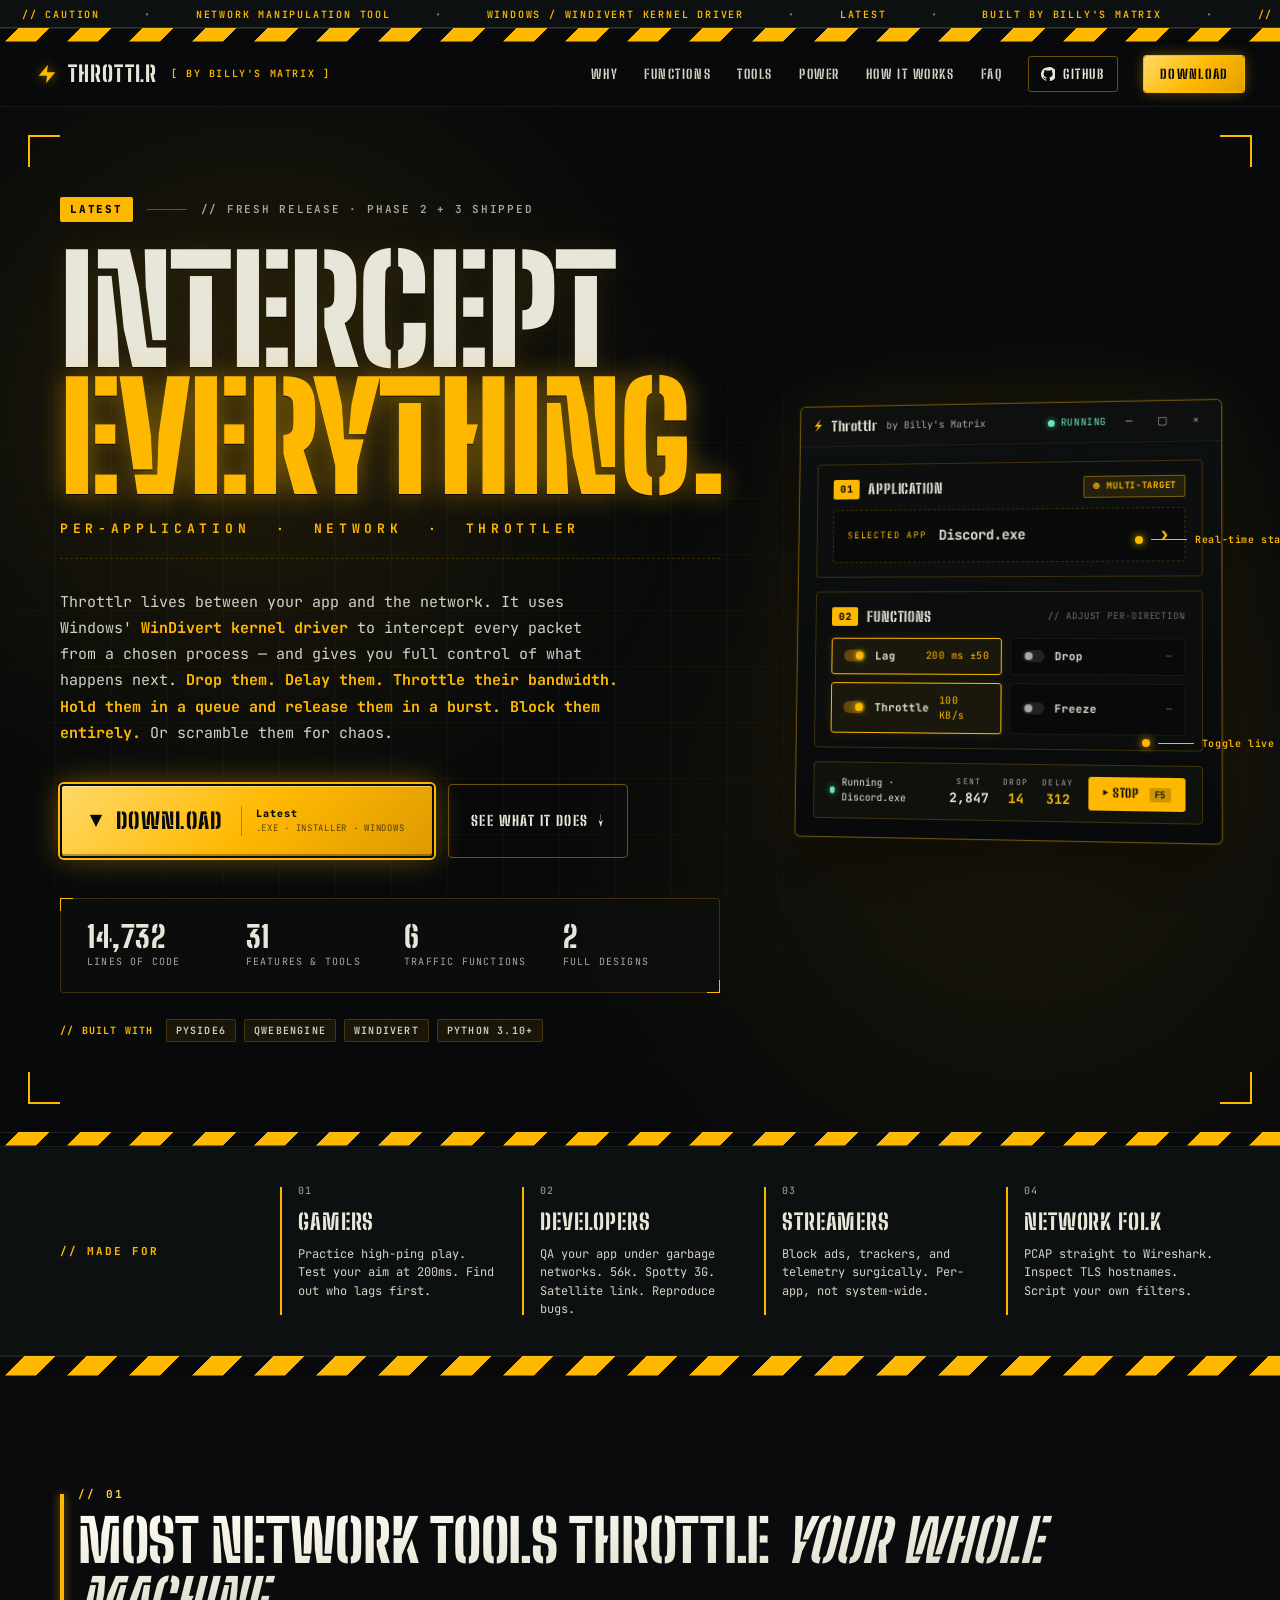
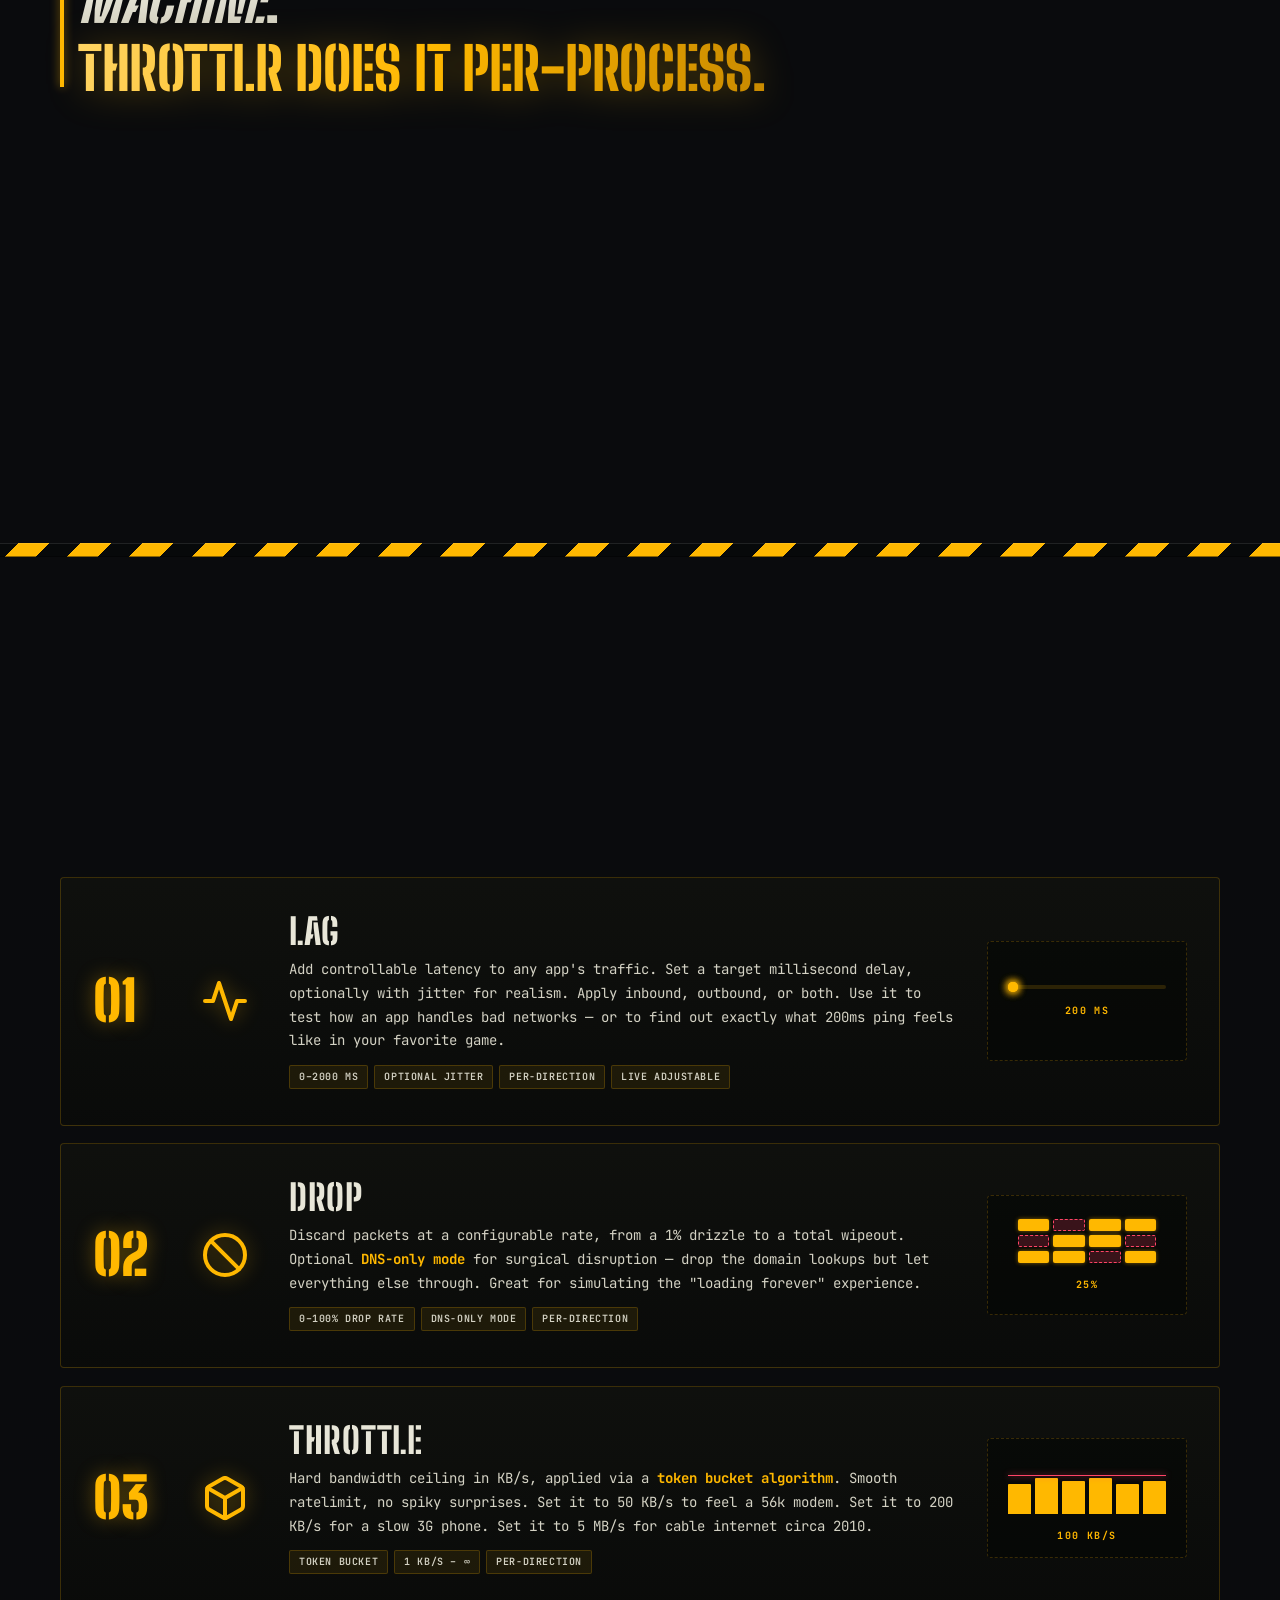
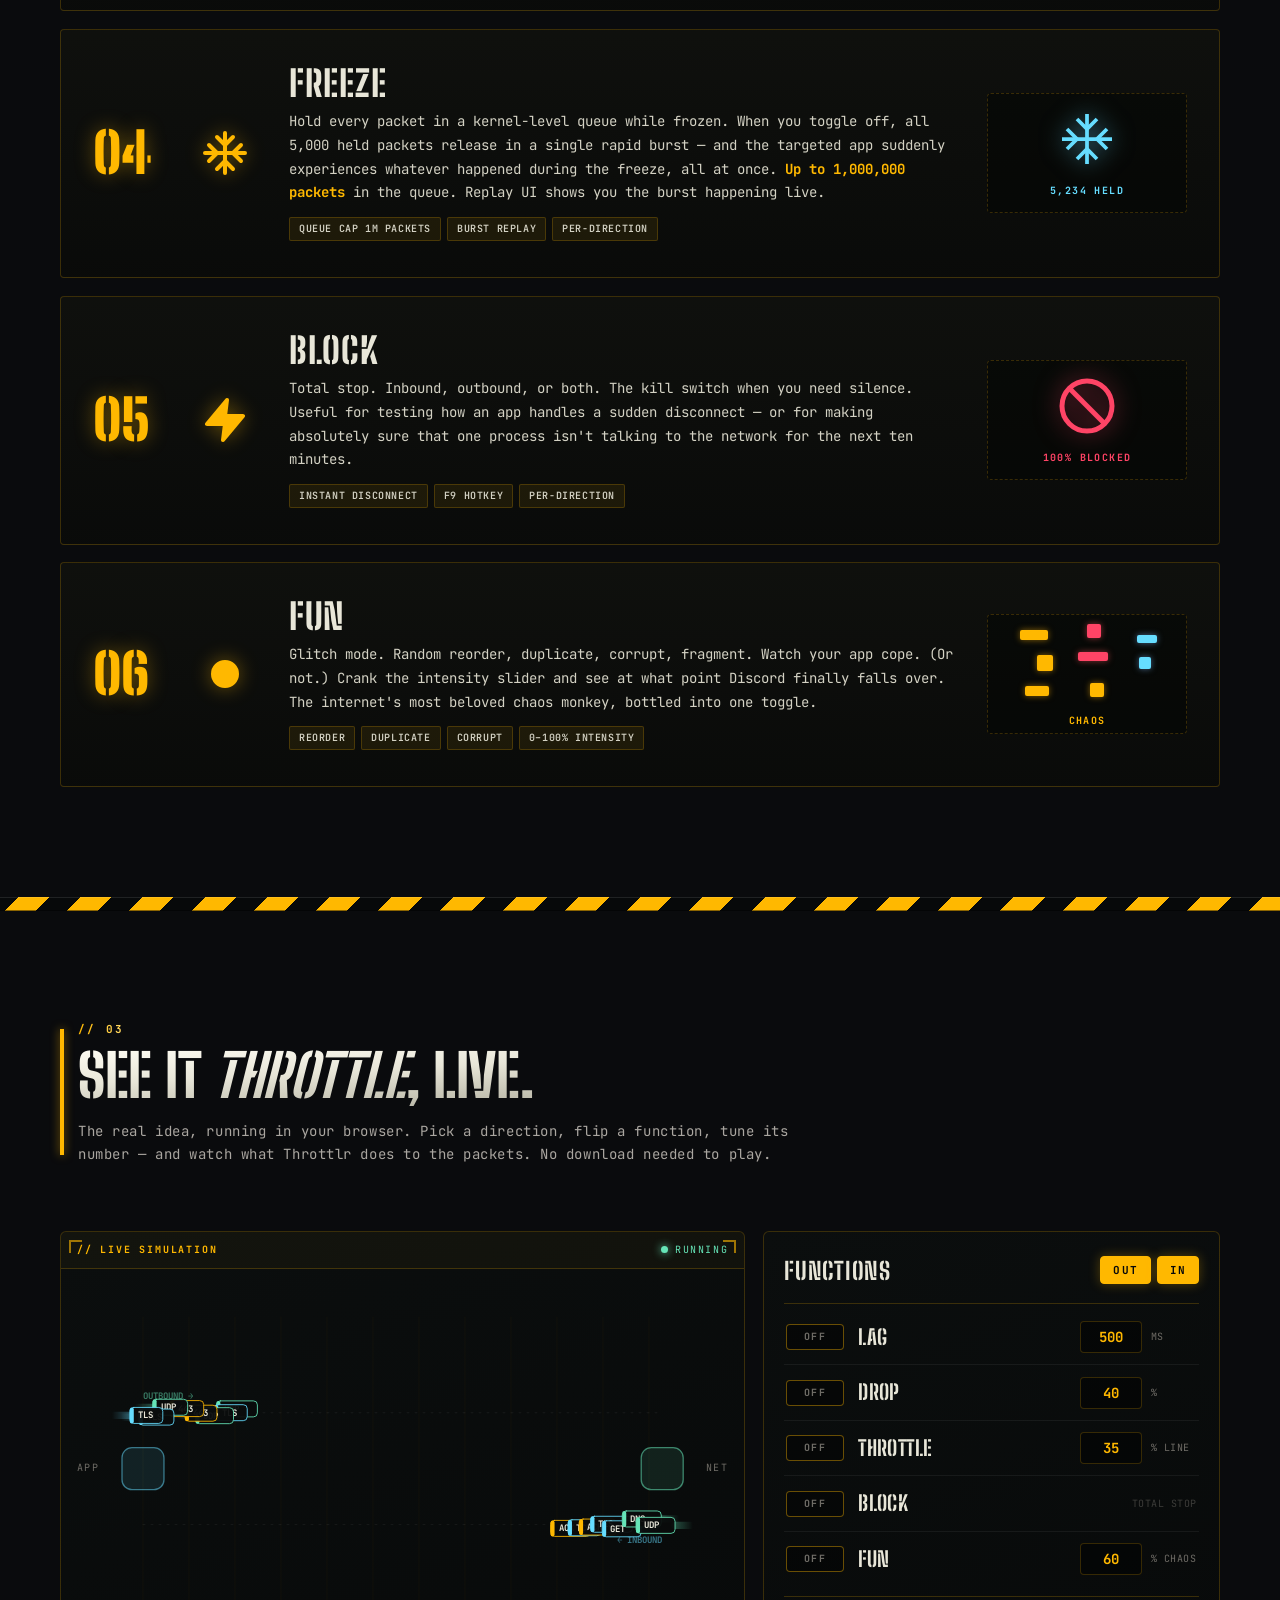
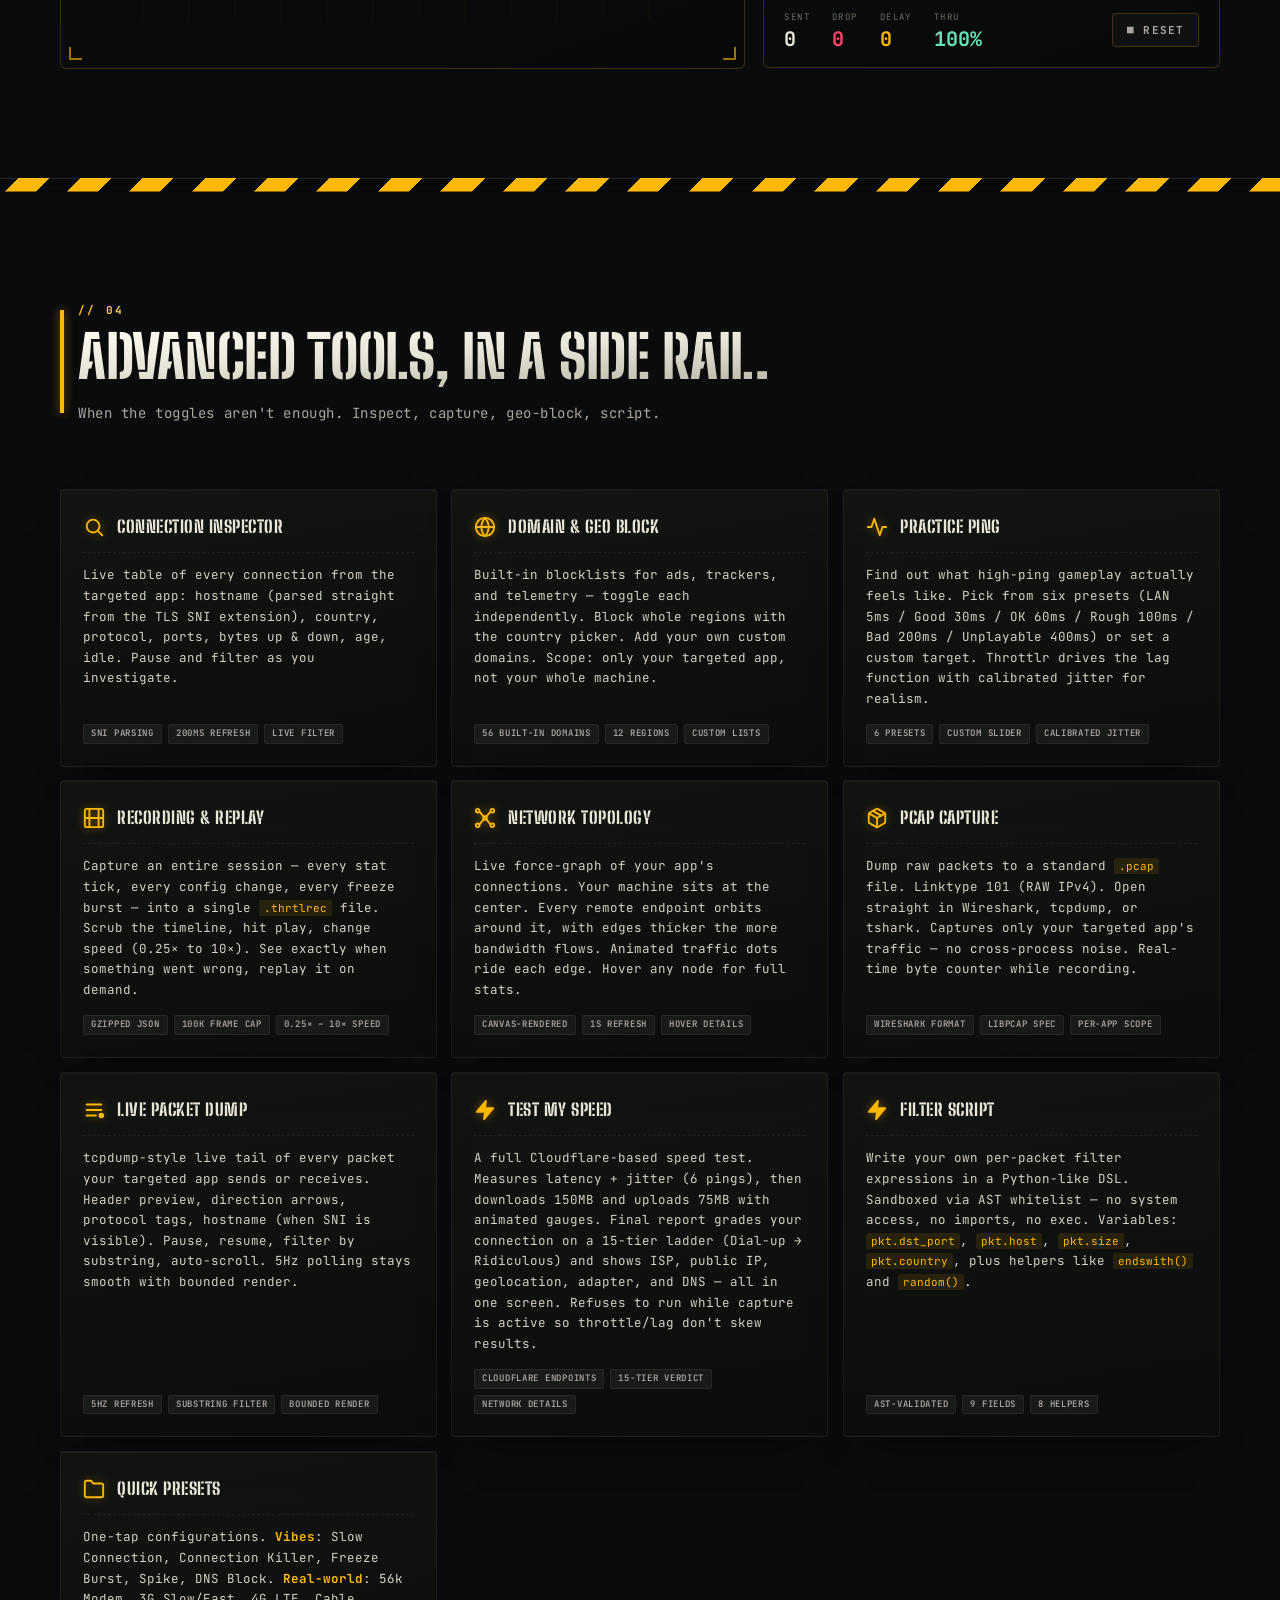
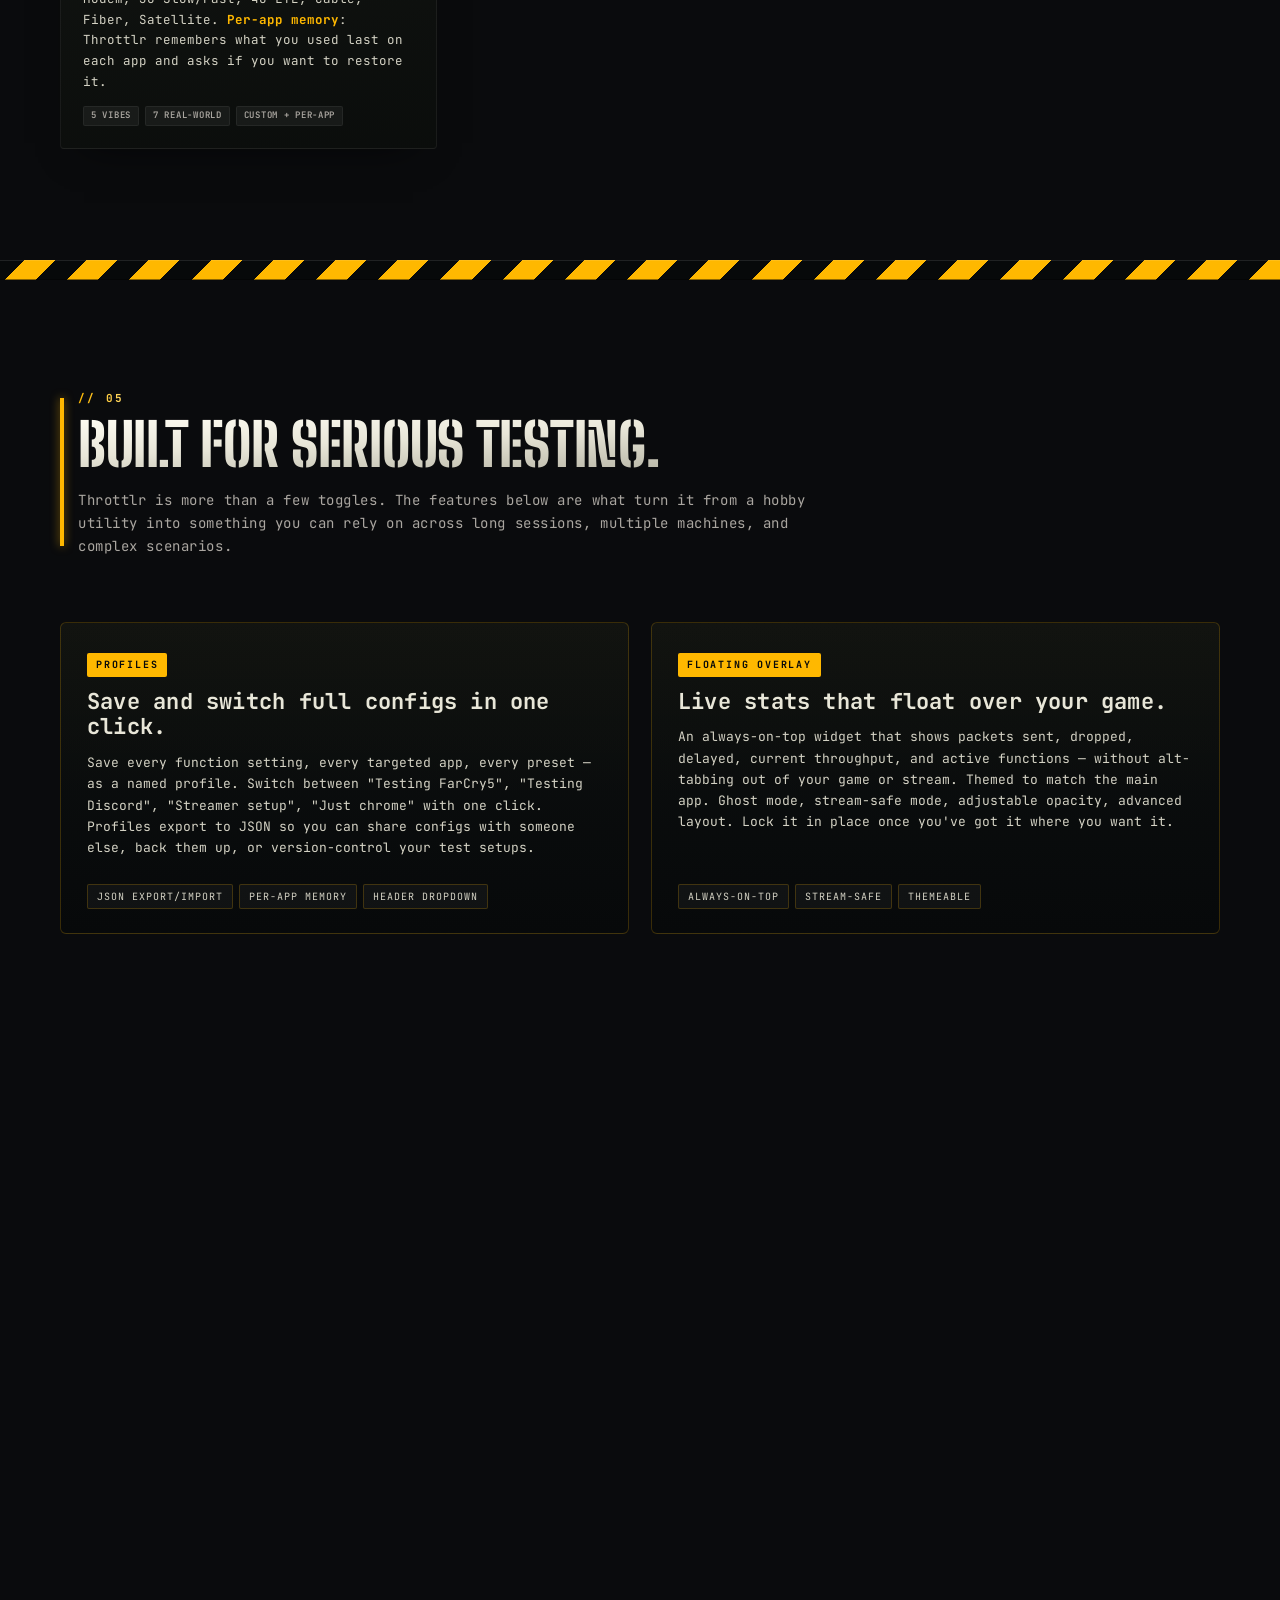
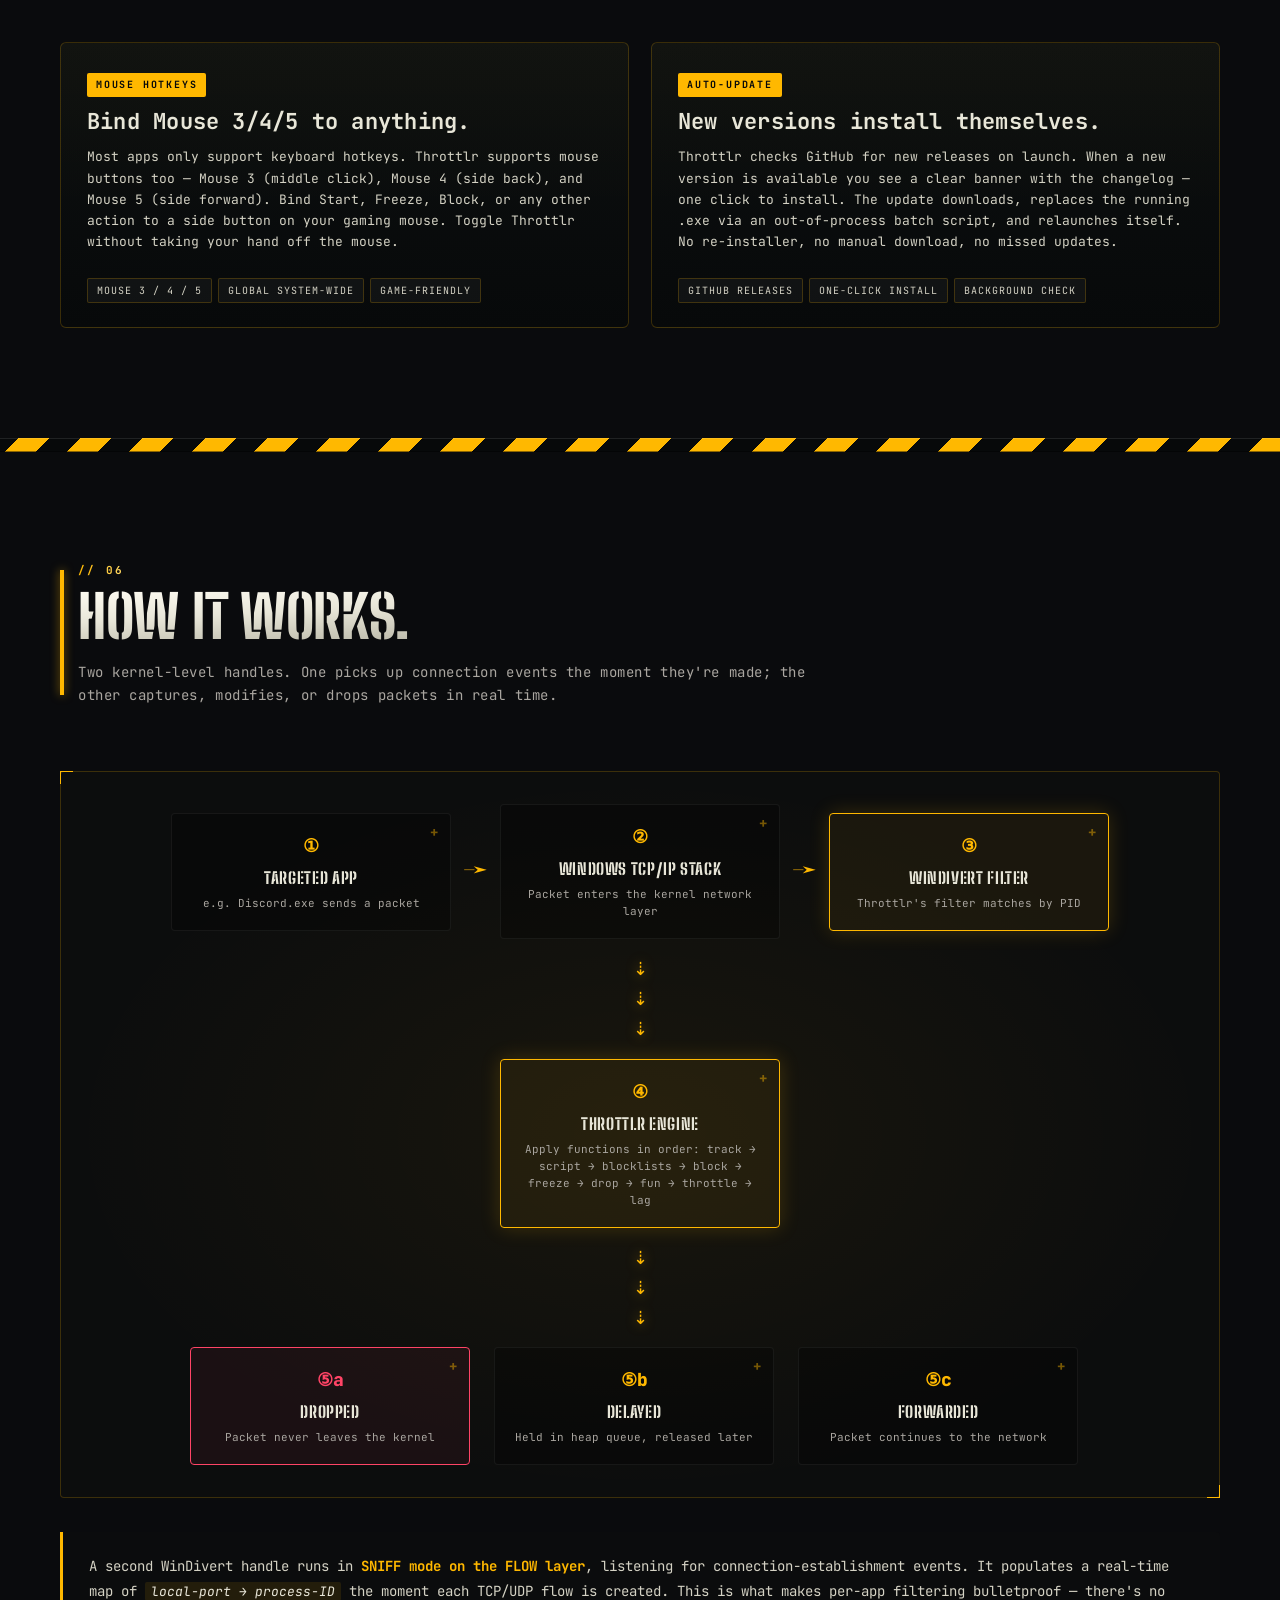
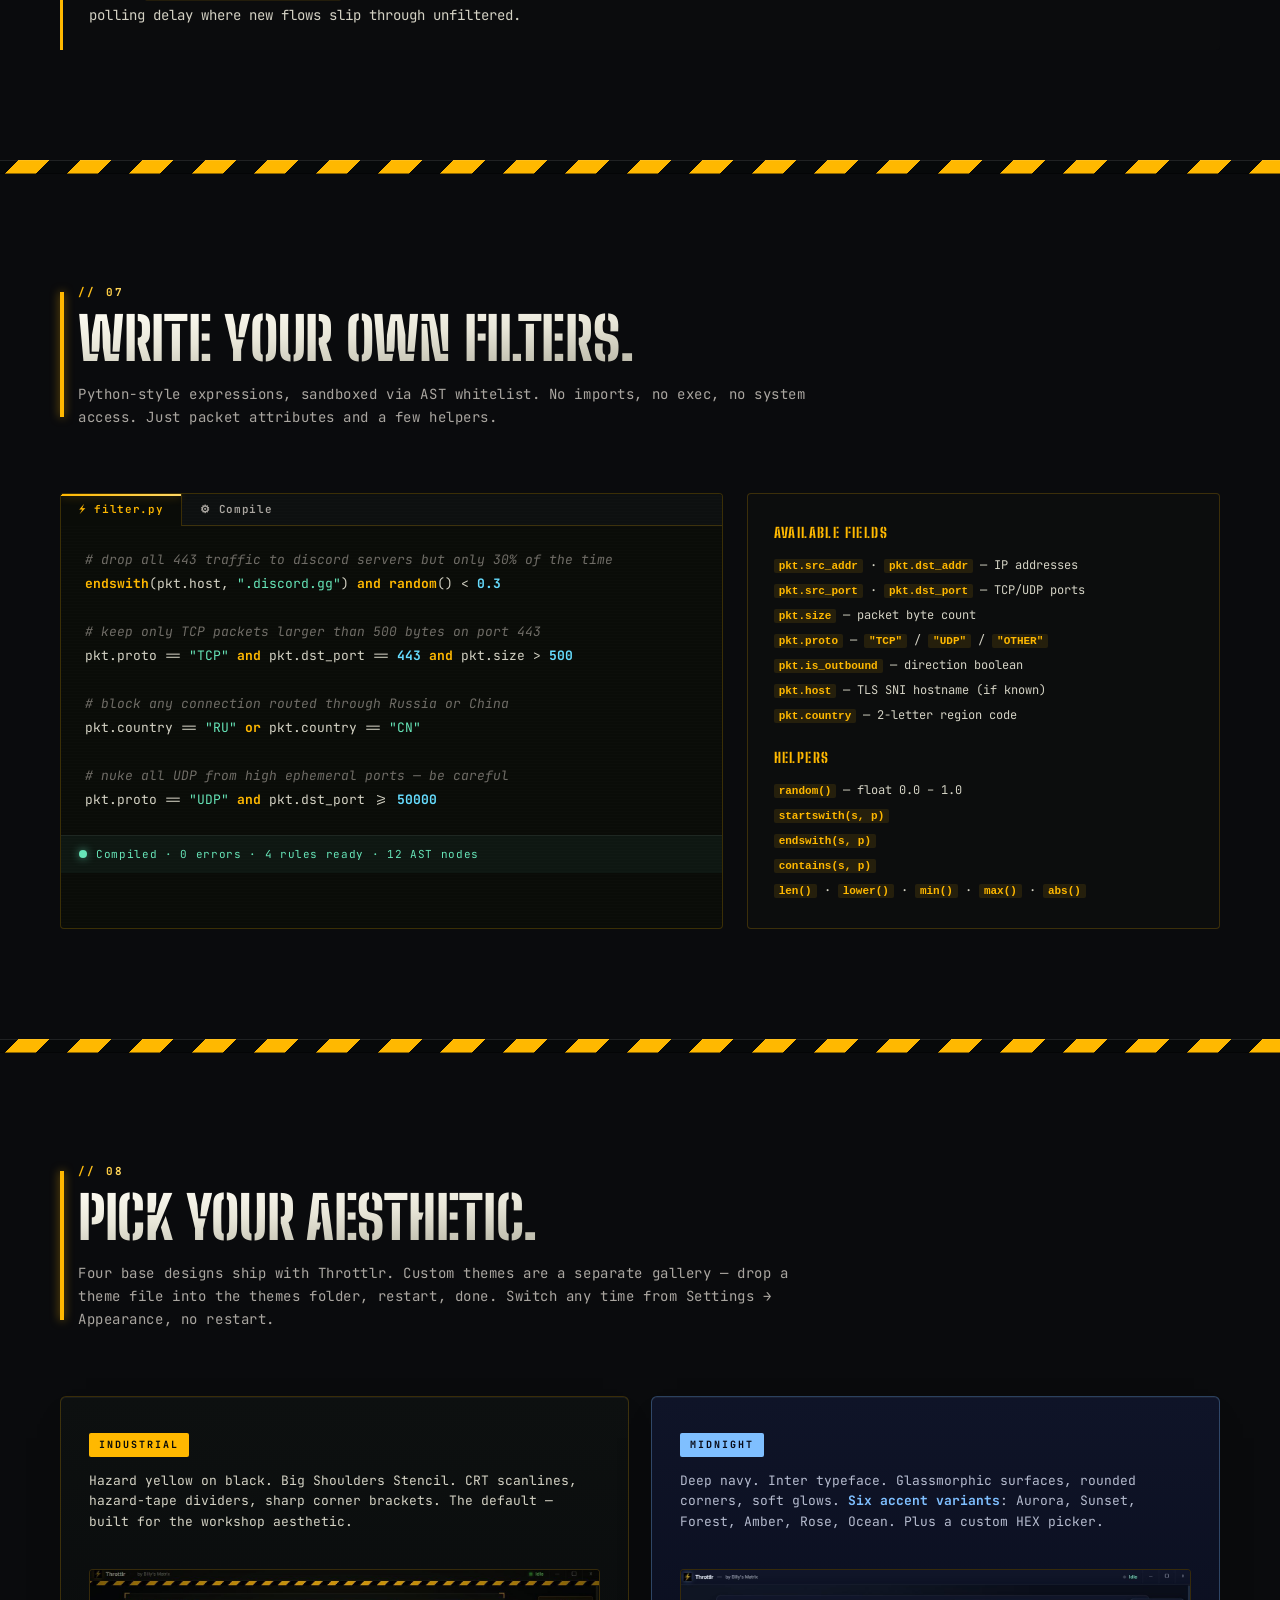
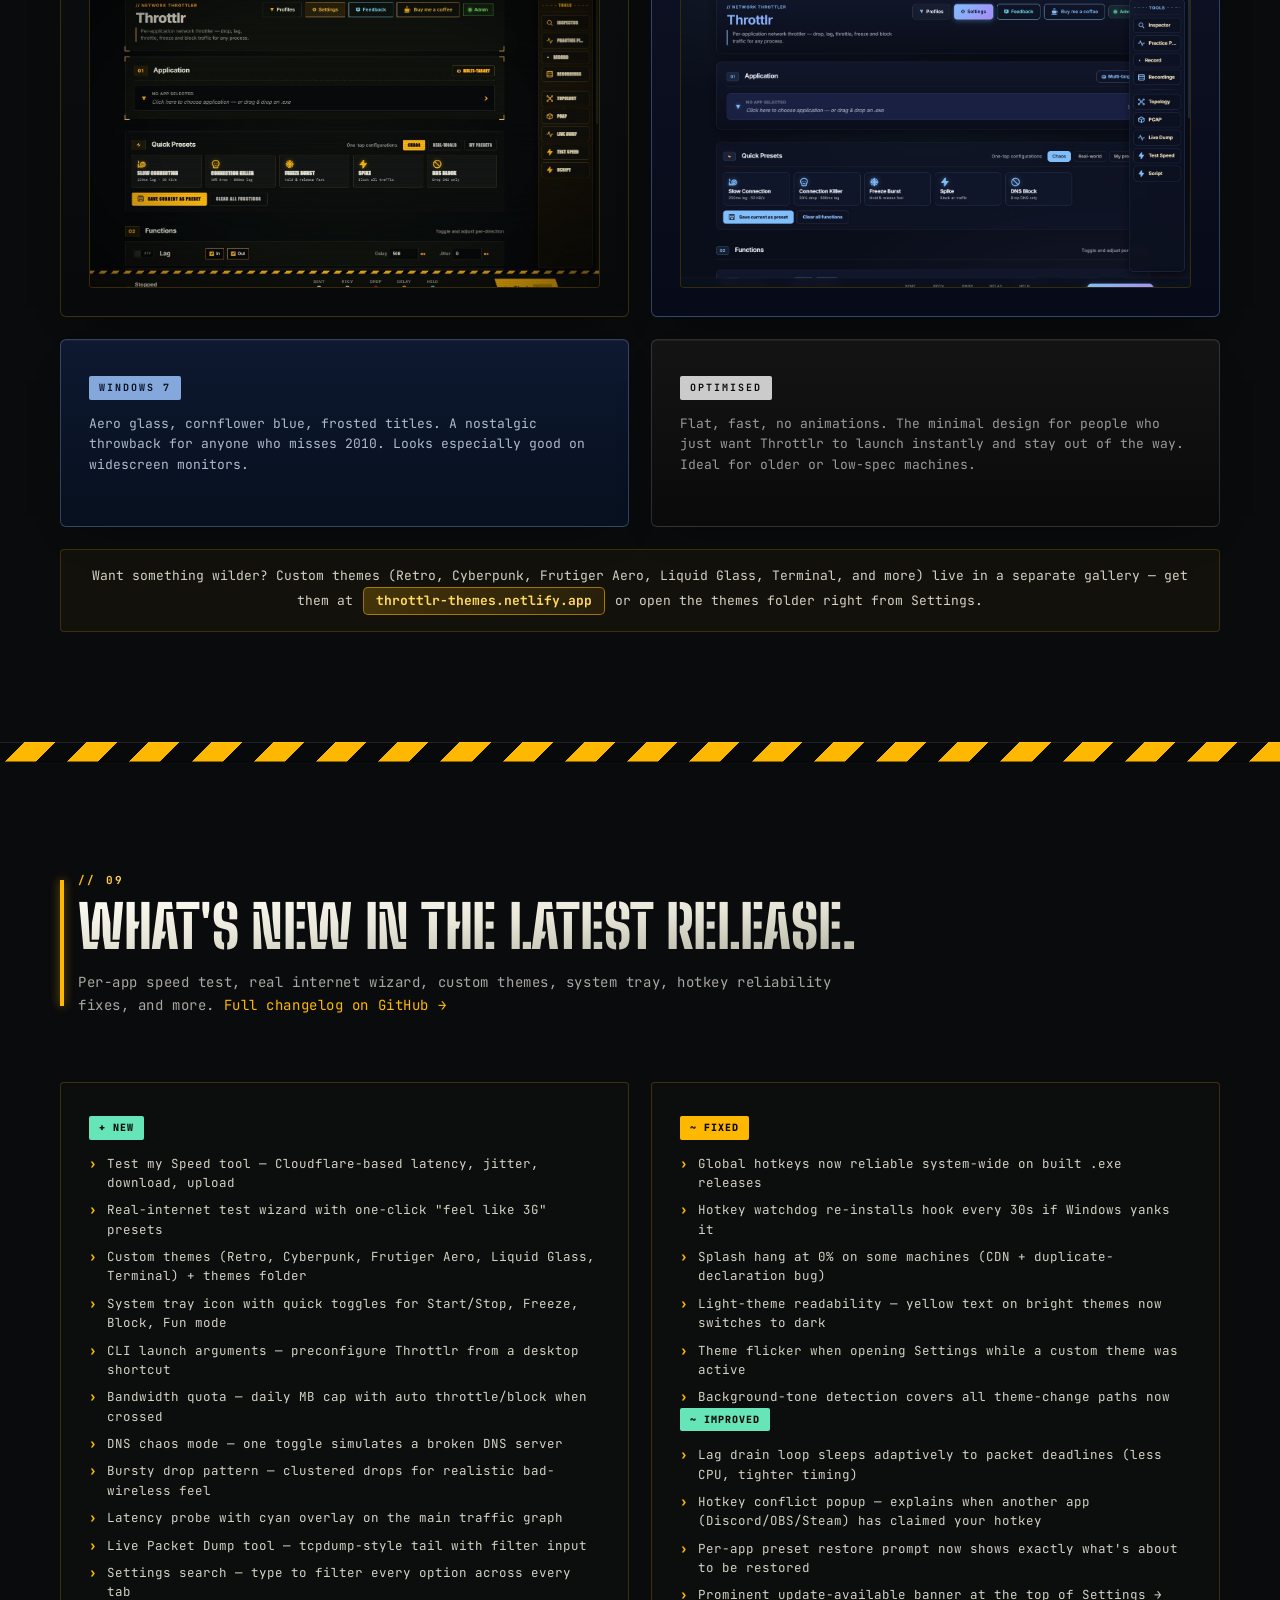
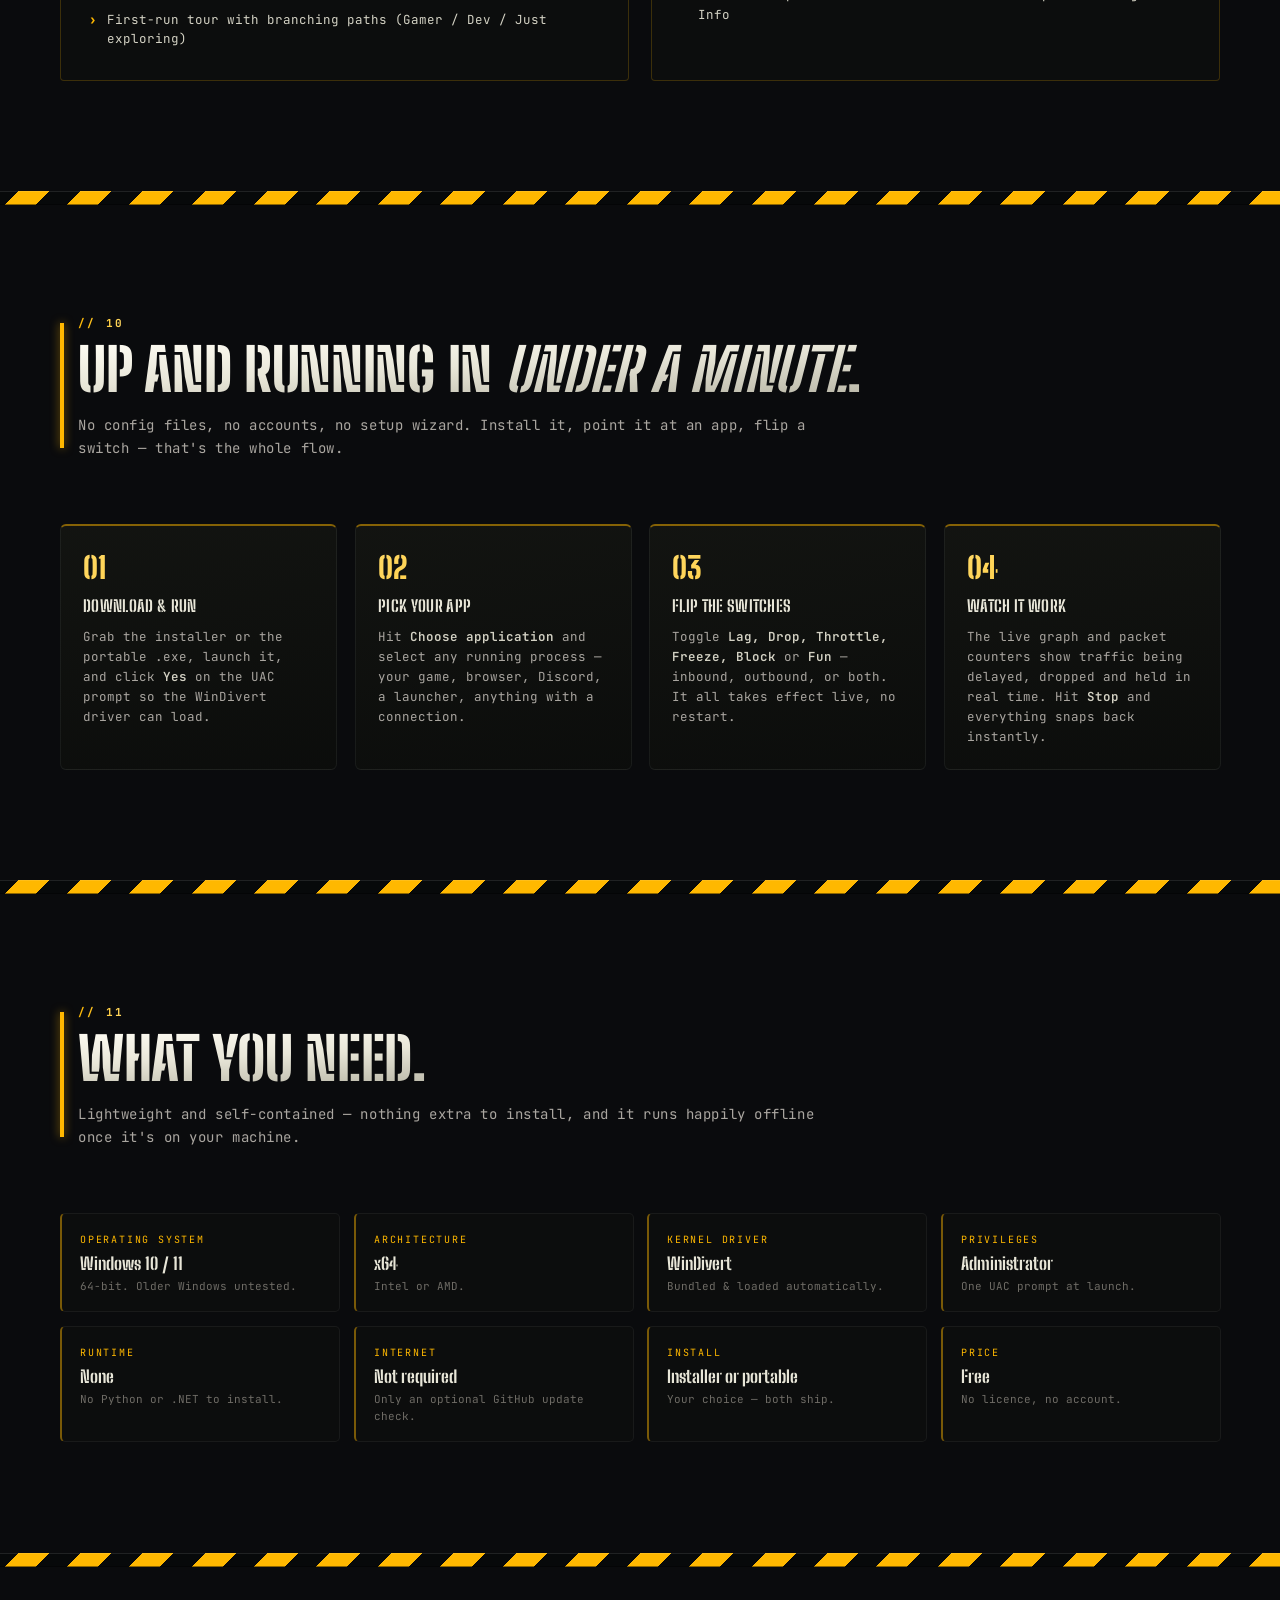
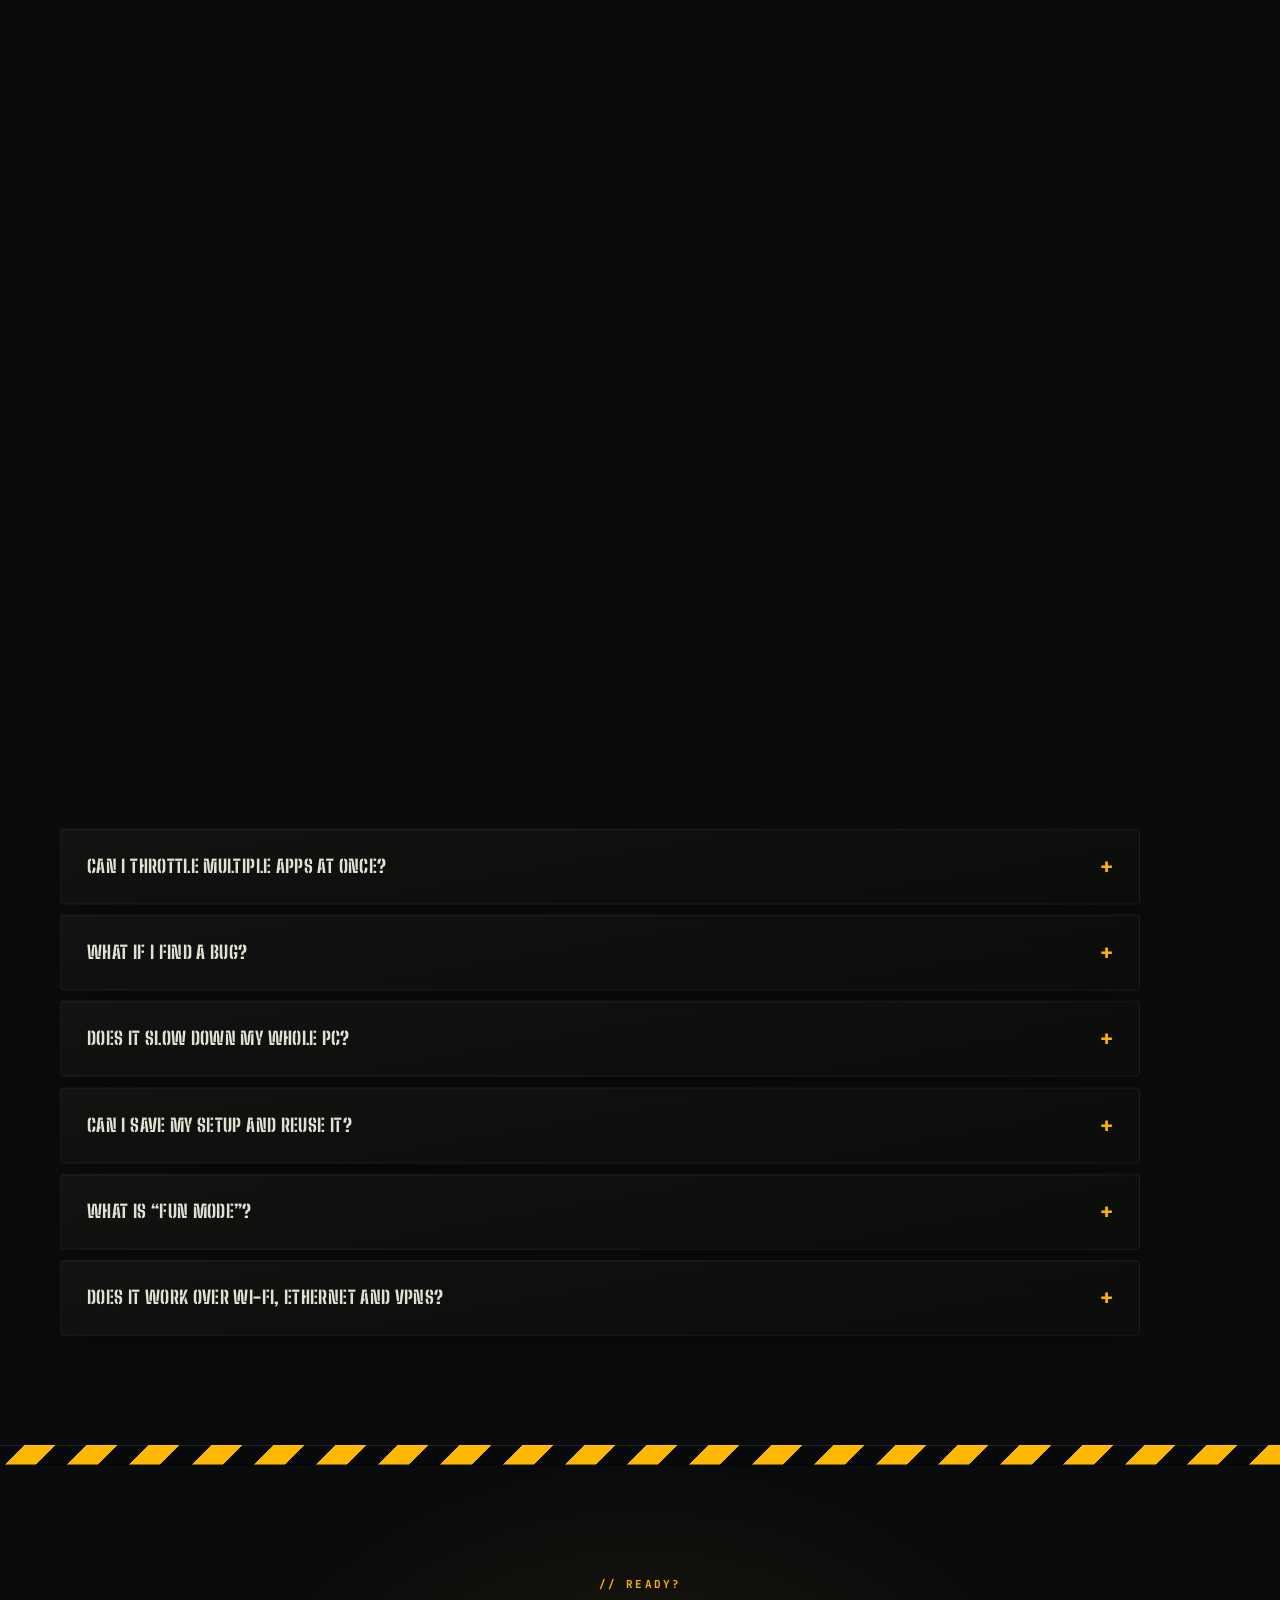
==== commit d8a47417: "Rework and additions" ====
--- a/index.html
+++ b/index.html
@@ -485,10 +485,82 @@
 
 <div class="hazard-strip"></div>
 
+<!-- ============== LIVE DEMO ============== -->
+<section class="section section-demo" id="demo">
+  <div class="section-head reveal">
+    <span class="section-num">// 03</span>
+    <h2 class="section-title">See it <em>throttle</em>, live.</h2>
+    <p class="section-sub">The real idea, running in your browser. Pick a direction, flip a function, tune its number &mdash; and watch what Throttlr does to the packets. No download needed to play.</p>
+  </div>
+
+    <div class="demo-wrap reveal">
+    <div class="demo-stage">
+      <span class="demo-corner tl"></span><span class="demo-corner tr"></span><span class="demo-corner bl"></span><span class="demo-corner br"></span>
+      <div class="demo-stage-head">
+        <span class="dsh-tag">// LIVE SIMULATION</span>
+        <span class="dsh-live"><i></i> RUNNING</span>
+      </div>
+      <div class="demo-canvas-wrap">
+        <canvas id="demoCanvas"></canvas>
+        <span class="demo-ep demo-ep-l">APP</span>
+        <span class="demo-ep demo-ep-r">NET</span>
+      </div>
+    </div>
+
+    <div class="demo-panel">
+      <div class="demo-panel-head">
+        <span class="dph-title">Functions</span>
+        <span class="dph-dir">
+          <button class="dir-chip on" type="button" id="demo-out" aria-pressed="true">OUT</button>
+          <button class="dir-chip on" type="button" id="demo-in" aria-pressed="true">IN</button>
+        </span>
+      </div>
+
+      <div class="demo-fns" id="demoFns">
+        <div class="demo-fn" data-fn="lag">
+          <button class="df-sw" type="button" aria-pressed="false" aria-label="Toggle Lag"></button>
+          <span class="df-name">Lag</span>
+          <span class="df-field"><input type="number" class="df-input" data-param="lag" value="500" min="0" max="2000" step="50" aria-label="Lag delay"><span class="df-unit">ms</span></span>
+        </div>
+        <div class="demo-fn" data-fn="drop">
+          <button class="df-sw" type="button" aria-pressed="false" aria-label="Toggle Drop"></button>
+          <span class="df-name">Drop</span>
+          <span class="df-field"><input type="number" class="df-input" data-param="drop" value="40" min="0" max="100" step="5" aria-label="Drop percent"><span class="df-unit">%</span></span>
+        </div>
+        <div class="demo-fn" data-fn="throttle">
+          <button class="df-sw" type="button" aria-pressed="false" aria-label="Toggle Throttle"></button>
+          <span class="df-name">Throttle</span>
+          <span class="df-field"><input type="number" class="df-input" data-param="throttle" value="35" min="5" max="100" step="5" aria-label="Throttle percent"><span class="df-unit">% line</span></span>
+        </div>
+        <div class="demo-fn" data-fn="block">
+          <button class="df-sw" type="button" aria-pressed="false" aria-label="Toggle Block"></button>
+          <span class="df-name">Block</span>
+          <span class="df-field df-field-off"><span class="df-unit">total stop</span></span>
+        </div>
+        <div class="demo-fn" data-fn="fun">
+          <button class="df-sw" type="button" aria-pressed="false" aria-label="Toggle Fun"></button>
+          <span class="df-name">Fun</span>
+          <span class="df-field"><input type="number" class="df-input" data-param="fun" value="60" min="0" max="100" step="5" aria-label="Scramble percent"><span class="df-unit">% chaos</span></span>
+        </div>
+      </div>
+
+      <div class="demo-statusbar">
+        <div class="dsb-stat"><span class="dsb-k">SENT</span><b id="demo-sent">0</b></div>
+        <div class="dsb-stat is-drop"><span class="dsb-k">DROP</span><b id="demo-dropped">0</b></div>
+        <div class="dsb-stat is-delay"><span class="dsb-k">DELAY</span><b id="demo-delayed">0</b></div>
+        <div class="dsb-stat is-rate"><span class="dsb-k">THRU</span><b id="demo-rate">100%</b></div>
+        <button class="dsb-reset" type="button" id="demo-reset">&#9632; RESET</button>
+      </div>
+    </div>
+  </div>
+</section>
+
+<div class="hazard-strip"></div>
+
 <!-- ============== TOOLS ============== -->
 <section class="section section-tools" id="tools">
   <div class="section-head reveal">
-    <span class="section-num">// 03</span>
+    <span class="section-num">// 04</span>
     <h2 class="section-title">Advanced tools, in a side rail.</h2>
     <p class="section-sub">When the toggles aren't enough. Inspect, capture, geo-block, script.</p>
   </div>
@@ -571,7 +643,7 @@
 <!-- ============== POWER FEATURES ============== -->
 <section class="section section-power" id="power">
   <div class="section-head reveal">
-    <span class="section-num">// 04</span>
+    <span class="section-num">// 05</span>
     <h2 class="section-title">Built for serious testing.</h2>
     <p class="section-sub">Throttlr is more than a few toggles. The features below are what turn it from a hobby utility into something you can rely on across long sessions, multiple machines, and complex scenarios.</p>
   </div>
@@ -639,7 +711,7 @@
 <!-- ============== HOW IT WORKS ============== -->
 <section class="section section-how" id="how">
   <div class="section-head reveal">
-    <span class="section-num">// 05</span>
+    <span class="section-num">// 06</span>
     <h2 class="section-title">How it works.</h2>
     <p class="section-sub">Two kernel-level handles. One picks up connection events the moment they're made; the other captures, modifies, or drops packets in real time.</p>
   </div>
@@ -727,7 +799,7 @@
 <!-- ============== FILTER SCRIPT EXAMPLE ============== -->
 <section class="section section-script">
   <div class="section-head reveal">
-    <span class="section-num">// 06</span>
+    <span class="section-num">// 07</span>
     <h2 class="section-title">Write your own filters.</h2>
     <p class="section-sub">Python-style expressions, sandboxed via AST whitelist. No imports, no exec, no system access. Just packet attributes and a few helpers.</p>
   </div>
@@ -829,7 +901,7 @@
 <!-- ============== DESIGNS ============== -->
 <section class="section section-designs">
   <div class="section-head reveal">
-    <span class="section-num">// 07</span>
+    <span class="section-num">// 08</span>
     <h2 class="section-title">Pick your aesthetic.</h2>
     <p class="section-sub">Four base designs ship with Throttlr. Custom themes are a separate gallery — drop a theme file into the themes folder, restart, done. Switch any time from Settings → Appearance, no restart.</p>
   </div>
@@ -869,7 +941,7 @@
 <!-- ============== CHANGELOG ============== -->
 <section class="section section-changelog" id="whatsnew">
   <div class="section-head reveal">
-    <span class="section-num">// 08</span>
+    <span class="section-num">// 09</span>
     <h2 class="section-title">What's new in <span data-auto-version>the latest release</span>.</h2>
     <p class="section-sub">Per-app speed test, real internet wizard, custom themes, system tray, hotkey reliability fixes, and more. <a href="https://github.com/BillysMatrix18/throttlr-releases/releases" target="_blank" rel="noopener">Full changelog on GitHub →</a></p>
   </div>
@@ -917,7 +989,7 @@
 <!-- ============== QUICK START ============== -->
 <section class="section section-quickstart" id="quickstart">
   <div class="section-head reveal">
-    <span class="section-num">// 09</span>
+    <span class="section-num">// 10</span>
     <h2 class="section-title">Up and running in <em>under a minute</em>.</h2>
     <p class="section-sub">No config files, no accounts, no setup wizard. Install it, point it at an app, flip a switch — that's the whole flow.</p>
   </div>
@@ -934,7 +1006,7 @@
 <!-- ============== SYSTEM REQUIREMENTS ============== -->
 <section class="section section-specs" id="specs">
   <div class="section-head reveal">
-    <span class="section-num">// 10</span>
+    <span class="section-num">// 11</span>
     <h2 class="section-title">What you need.</h2>
     <p class="section-sub">Lightweight and self-contained — nothing extra to install, and it runs happily offline once it's on your machine.</p>
   </div>
@@ -955,7 +1027,7 @@
 <!-- ============== FAQ ============== -->
 <section class="section section-faq" id="faq">
   <div class="section-head reveal">
-    <span class="section-num">// 11</span>
+    <span class="section-num">// 12</span>
     <h2 class="section-title">Frequently asked.</h2>
   </div>
   <div class="faq-list">
--- a/style.css
+++ b/style.css
@@ -3719,3 +3719,108 @@
 }
 .spec-v { font-family: var(--font-display); font-size: 17px; font-weight: 700; color: var(--bone); line-height: 1.15; }
 .spec-note { font-family: var(--font-mono); font-size: 11px; color: var(--dim-2); margin-top: 5px; }
+
+/* =====================================================================
+ * v6 — broadened 3D tilt, redesigned LIVE DEMO (// 03), download hover
+ * ===================================================================== */
+
+/* compiled-rule staggered reveal (// 07) */
+.sc-rule { opacity: 0; transform: translateY(6px); transition: opacity 0.35s ease, transform 0.35s ease; }
+.script-window.is-compiled .sc-rule.sc-show { opacity: 1; transform: none; }
+@media (prefers-reduced-motion: reduce) { .script-window.is-compiled .sc-rule { opacity: 1; transform: none; } }
+
+/* --- broadened 3D tilt (rotation for all; glow on simple content cards) --- */
+.fn-row, .script-window, .demo-stage, .qs-step, .cl-col, .spec-card {
+  position: relative; will-change: transform;
+  transition: transform 0.4s cubic-bezier(0.2,0.8,0.2,1), border-color 0.3s ease, box-shadow 0.3s ease;
+}
+.fn-row.is-tilting, .script-window.is-tilting, .demo-stage.is-tilting,
+.qs-step.is-tilting, .cl-col.is-tilting, .spec-card.is-tilting {
+  transition: transform 0.06s linear, border-color 0.3s ease, box-shadow 0.3s ease; z-index: 5;
+}
+.fn-row:hover, .script-window:hover, .demo-stage:hover,
+.qs-step:hover, .cl-col:hover, .spec-card:hover { border-color: rgba(255,184,0,0.42); }
+.fn-row::after, .qs-step::after, .cl-col::after, .spec-card::after {
+  content: ''; position: absolute; inset: 0; pointer-events: none; border-radius: inherit; z-index: 1; opacity: 0;
+  background: radial-gradient(340px circle at var(--mx,50%) var(--my,50%), rgba(255,184,0,0.12), transparent 40%);
+  transition: opacity 0.25s ease;
+}
+.fn-row.is-tilting::after, .qs-step.is-tilting::after, .cl-col.is-tilting::after, .spec-card.is-tilting::after { opacity: 1; }
+.fn-row > *, .qs-step > *, .cl-col > *, .spec-card > * { position: relative; z-index: 2; }
+
+/* --- download button: no cursor-follow; clearer lift + the built-in sweep --- */
+.btn-download-final:hover { transform: translateY(-4px) scale(1.015); }
+.btn-download-final:active { transform: translateY(-1px) scale(1); }
+
+/* =====================================================================
+ * LIVE DEMO (// 03) — industrial control-panel restyle
+ * ===================================================================== */
+.demo-wrap { display: grid; grid-template-columns: 1.5fr 1fr; gap: 18px; align-items: stretch; }
+@media (max-width: 920px) { .demo-wrap { grid-template-columns: 1fr; } }
+
+.demo-corner { position: absolute; width: 13px; height: 13px; border: 2px solid var(--hazard); z-index: 4; pointer-events: none; opacity: 0.6; }
+.demo-corner.tl { top: 8px; left: 8px; border-right: 0; border-bottom: 0; }
+.demo-corner.tr { top: 8px; right: 8px; border-left: 0; border-bottom: 0; }
+.demo-corner.bl { bottom: 8px; left: 8px; border-right: 0; border-top: 0; }
+.demo-corner.br { bottom: 8px; right: 8px; border-left: 0; border-top: 0; }
+
+.demo-stage { border: 1px solid var(--line); border-radius: 6px; background: linear-gradient(160deg, #0b0e0e, #080a0a); overflow: hidden; display: flex; flex-direction: column; }
+.demo-stage-head { display: flex; align-items: center; gap: 12px; padding: 10px 16px; border-bottom: 1px solid var(--line); background: rgba(255,184,0,0.03); }
+.dsh-tag { font-family: var(--font-mono); font-size: 10px; font-weight: 700; letter-spacing: 0.18em; color: var(--hazard); }
+.dsh-live { margin-left: auto; font-family: var(--font-mono); font-size: 10px; letter-spacing: 0.16em; color: var(--mint); display: flex; align-items: center; gap: 7px; }
+.dsh-live i { width: 7px; height: 7px; border-radius: 50%; background: var(--mint); box-shadow: 0 0 8px var(--mint); animation: demo-blink 1.6s infinite; }
+@keyframes demo-blink { 50% { opacity: 0.35; } }
+.demo-canvas-wrap { position: relative; flex: 1; min-height: 340px; }
+#demoCanvas { width: 100%; height: 100%; display: block; min-height: 340px; }
+.demo-ep { position: absolute; top: 50%; transform: translateY(-50%); font-family: var(--font-mono); font-size: 10px; letter-spacing: 0.14em; color: var(--dim-2); pointer-events: none; }
+.demo-ep-l { left: 16px; } .demo-ep-r { right: 16px; }
+
+.demo-panel { position: relative; border: 1px solid var(--line); border-radius: 6px; background: linear-gradient(160deg, #0b0e0e, #080a0a); padding: 20px 20px 18px; display: flex; flex-direction: column; }
+.demo-panel-head { display: flex; align-items: center; gap: 12px; padding-bottom: 14px; border-bottom: 1px solid var(--line); margin-bottom: 6px; }
+.dph-title { font-family: var(--font-display); font-size: 24px; font-weight: 700; letter-spacing: 0.03em; text-transform: uppercase; color: var(--bone); }
+.dph-dir { margin-left: auto; display: flex; gap: 6px; }
+.dir-chip { -webkit-appearance: none; appearance: none; font-family: var(--font-mono); font-size: 11px; font-weight: 700; letter-spacing: 0.1em; color: var(--dim); background: rgba(255,255,255,0.04); border: 1px solid var(--line); border-radius: 4px; padding: 6px 12px; cursor: pointer; transition: all 0.15s ease; }
+.dir-chip:hover { border-color: var(--line-2); color: var(--bone); }
+.dir-chip.on { color: #07090a; background: var(--hazard); border-color: var(--hazard); box-shadow: 0 0 12px rgba(255,184,0,0.3); }
+
+.demo-fns { display: flex; flex-direction: column; }
+.demo-fn { display: flex; align-items: center; gap: 14px; padding: 11px 2px; border-bottom: 1px solid var(--rule); }
+.demo-fn:last-child { border-bottom: none; }
+.df-sw { -webkit-appearance: none; appearance: none; flex: none; width: 58px; height: 26px; border: 1px solid var(--line-2); border-radius: 4px; background: rgba(0,0,0,0.4); color: var(--dim-2); font: 700 10px/1 var(--font-mono); letter-spacing: 0.14em; cursor: pointer; display: flex; align-items: center; justify-content: center; transition: background 0.16s ease, border-color 0.16s ease, color 0.16s ease, box-shadow 0.16s ease; }
+.df-sw::after { content: 'OFF'; }
+.df-sw:hover { border-color: var(--hazard); }
+.demo-fn.on .df-sw { background: var(--hazard); border-color: var(--hazard); color: #07090a; box-shadow: 0 0 12px rgba(255,184,0,0.3); }
+.demo-fn.on .df-sw::after { content: 'ON'; }
+.demo-fn[data-fn="drop"].on .df-sw, .demo-fn[data-fn="block"].on .df-sw { background: var(--danger); border-color: var(--danger); color: #07090a; box-shadow: 0 0 12px rgba(255,68,102,0.3); }
+.df-name { font-family: var(--font-display); font-size: 21px; font-weight: 700; letter-spacing: 0.02em; text-transform: uppercase; color: var(--bone); }
+.df-field { margin-left: auto; display: flex; align-items: center; gap: 9px; }
+.df-input { width: 62px; font-family: var(--font-mono); font-size: 14px; font-weight: 700; color: var(--hazard); background: rgba(0,0,0,0.45); border: 1px solid var(--line); border-radius: 4px; padding: 6px; text-align: center; -moz-appearance: textfield; }
+.df-input::-webkit-outer-spin-button, .df-input::-webkit-inner-spin-button { -webkit-appearance: none; margin: 0; }
+.df-input:focus { outline: none; border-color: var(--hazard); box-shadow: 0 0 0 3px rgba(255,184,0,0.15); }
+.df-unit { font-family: var(--font-mono); font-size: 10px; letter-spacing: 0.05em; text-transform: uppercase; color: var(--dim-2); min-width: 46px; }
+.df-field-off { opacity: 0.5; }
+
+.demo-statusbar { display: flex; align-items: center; gap: 22px; flex-wrap: wrap; margin-top: 10px; padding-top: 14px; border-top: 1px solid var(--line); }
+.dsb-stat { display: flex; flex-direction: column; gap: 4px; }
+.dsb-k { font-family: var(--font-mono); font-size: 9px; letter-spacing: 0.16em; color: var(--dim-2); }
+.dsb-stat b { font-family: var(--font-mono); font-size: 20px; font-weight: 700; line-height: 1; color: var(--bone); }
+.dsb-stat.is-drop b { color: var(--danger); }
+.dsb-stat.is-delay b { color: var(--hazard); }
+.dsb-stat.is-rate b { color: var(--mint); }
+.dsb-reset { margin-left: auto; -webkit-appearance: none; appearance: none; font-family: var(--font-mono); font-size: 11px; font-weight: 700; letter-spacing: 0.1em; color: var(--dim); background: rgba(255,255,255,0.03); border: 1px solid var(--line); border-radius: 4px; padding: 9px 14px; cursor: pointer; transition: all 0.16s ease; }
+.dsb-reset:hover { border-color: var(--danger); color: var(--danger); }
+
+/* =====================================================================
+ * v7 — remove cursor-follow glow on cards; smoother, gentler tilt
+ * ===================================================================== */
+
+/* kill the radial "light that follows the mouse" on every tilted card */
+.usecase::after, .tool-card::after, .power-card::after, .design-card::after, .faq-item::after,
+.fn-row::after, .qs-step::after, .cl-col::after, .spec-card::after { display: none; }
+
+/* ease the tilt follow instead of the snappy 0.06s linear (smoother) */
+.usecase.is-tilting, .tool-card.is-tilting, .power-card.is-tilting, .design-card.is-tilting, .faq-item.is-tilting,
+.fn-row.is-tilting, .script-window.is-tilting, .demo-stage.is-tilting,
+.qs-step.is-tilting, .cl-col.is-tilting, .spec-card.is-tilting {
+  transition: transform 0.18s cubic-bezier(0.22, 0.61, 0.36, 1), border-color 0.3s ease, box-shadow 0.3s ease;
+}
